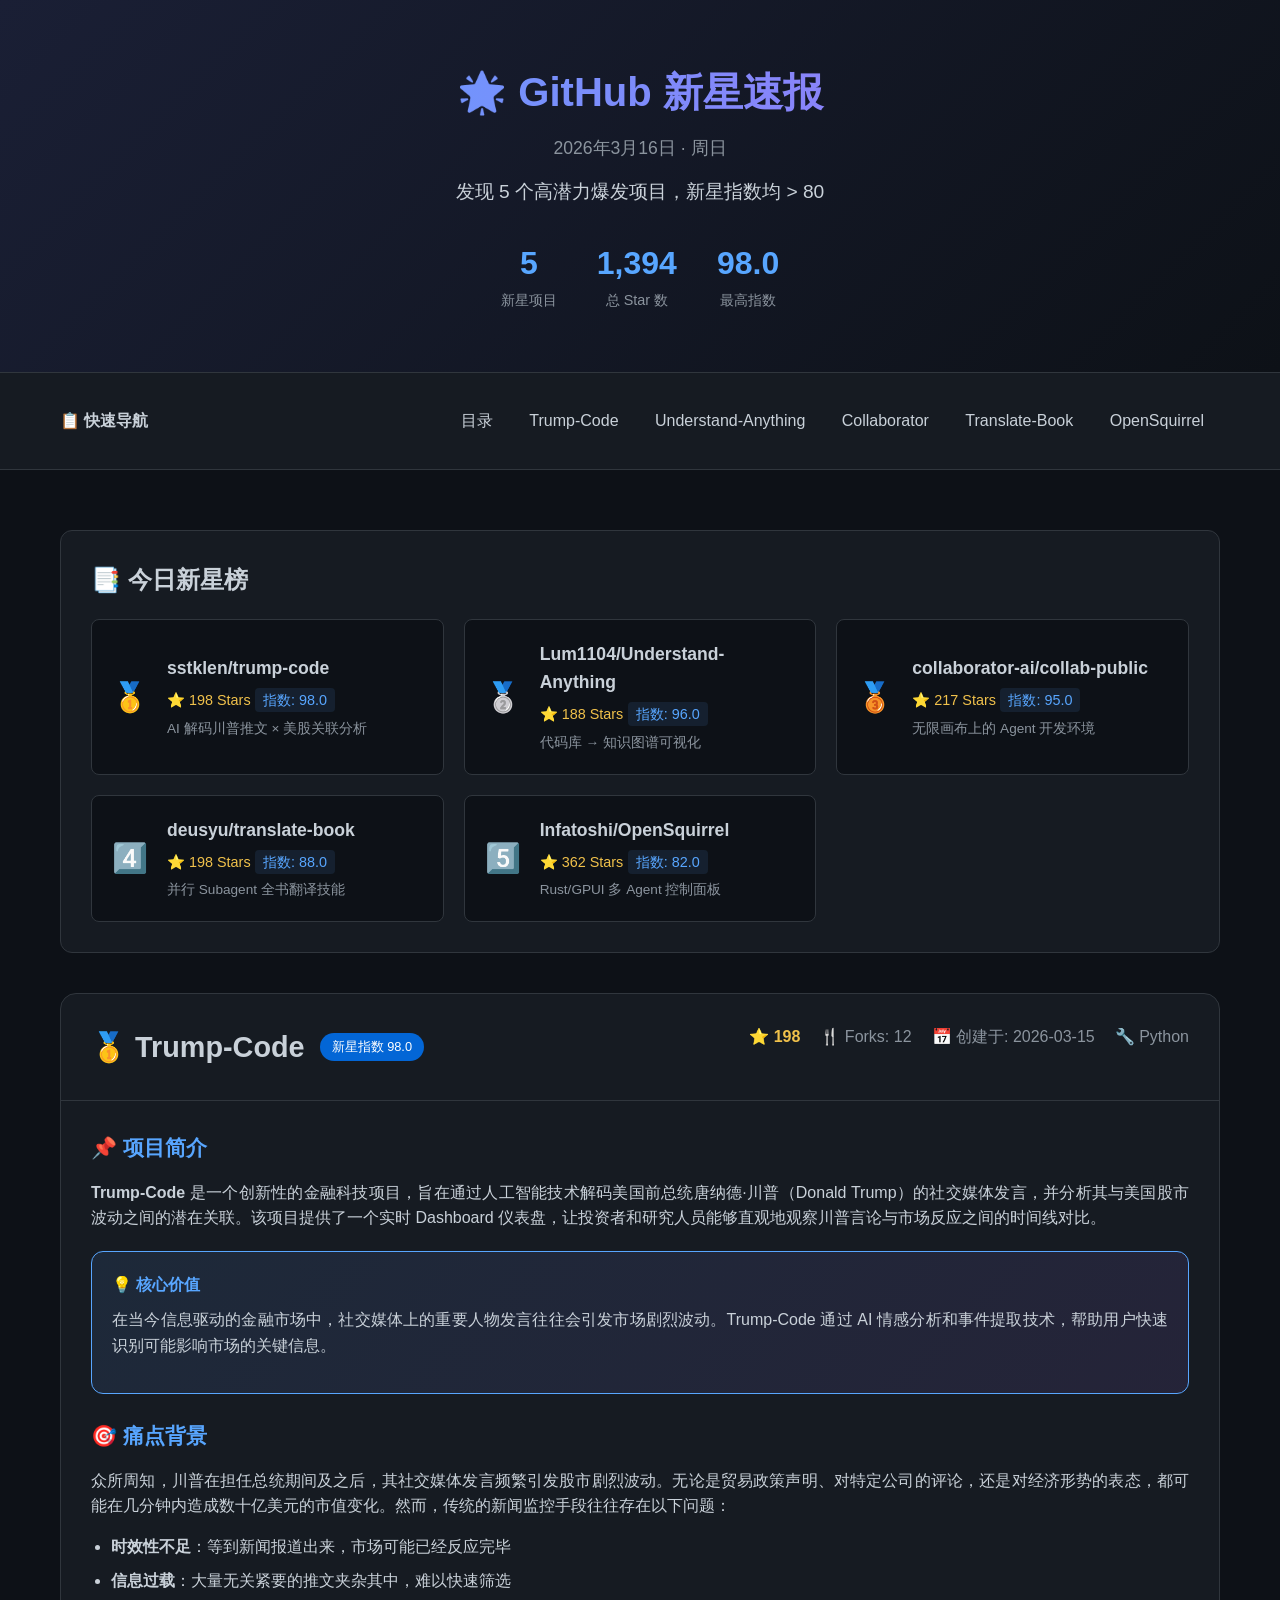
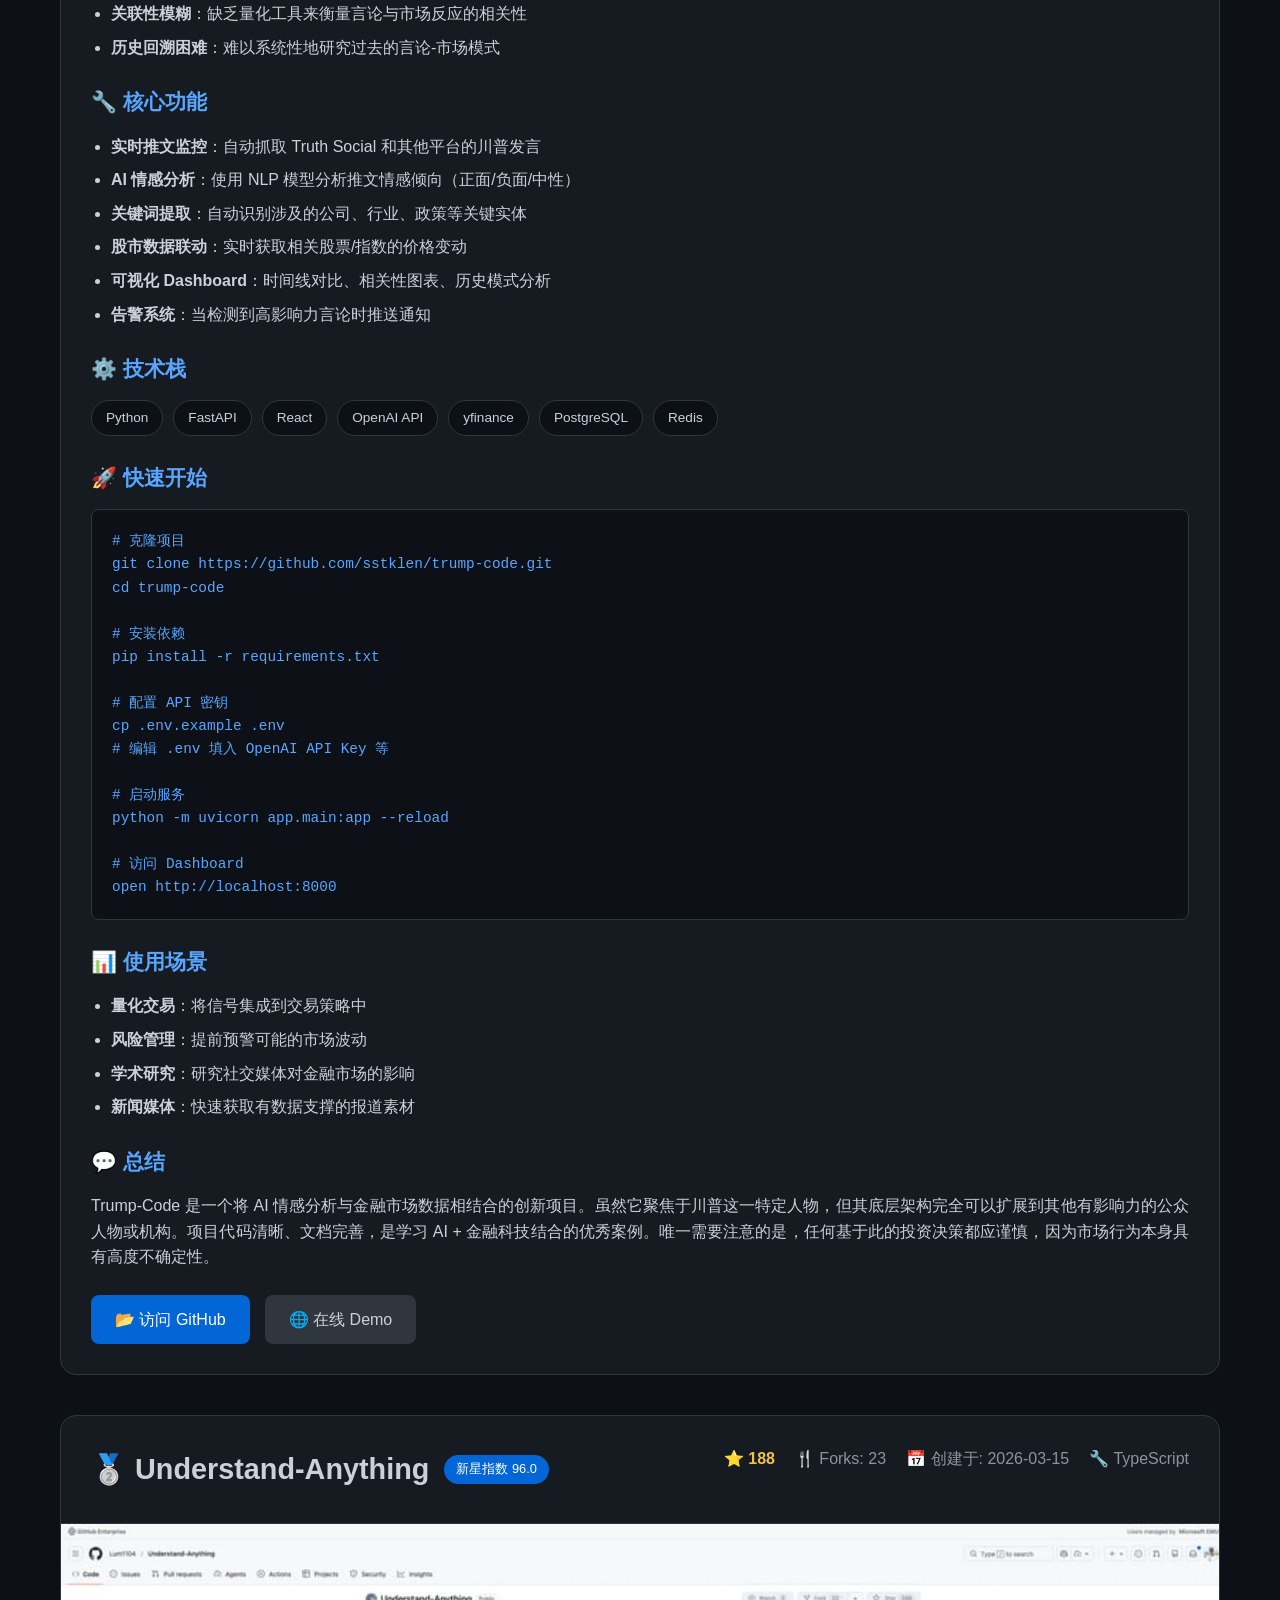
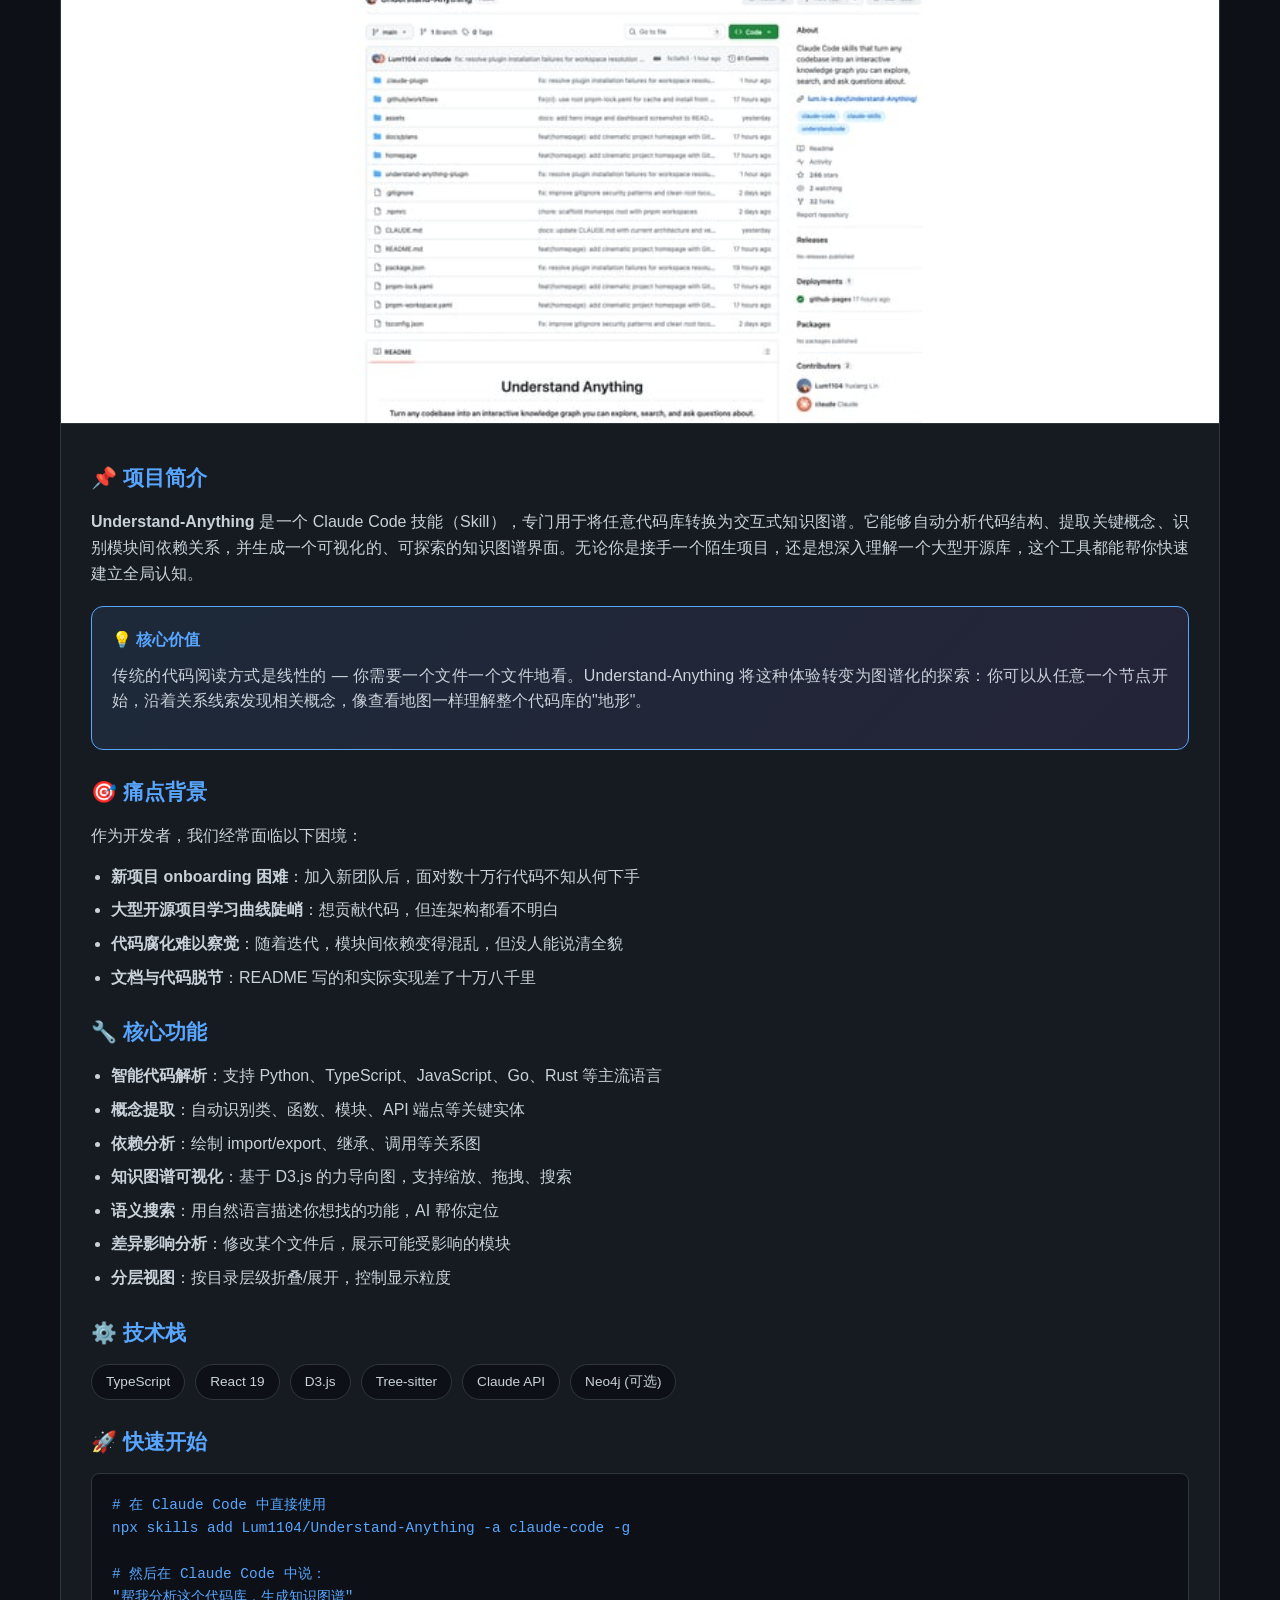
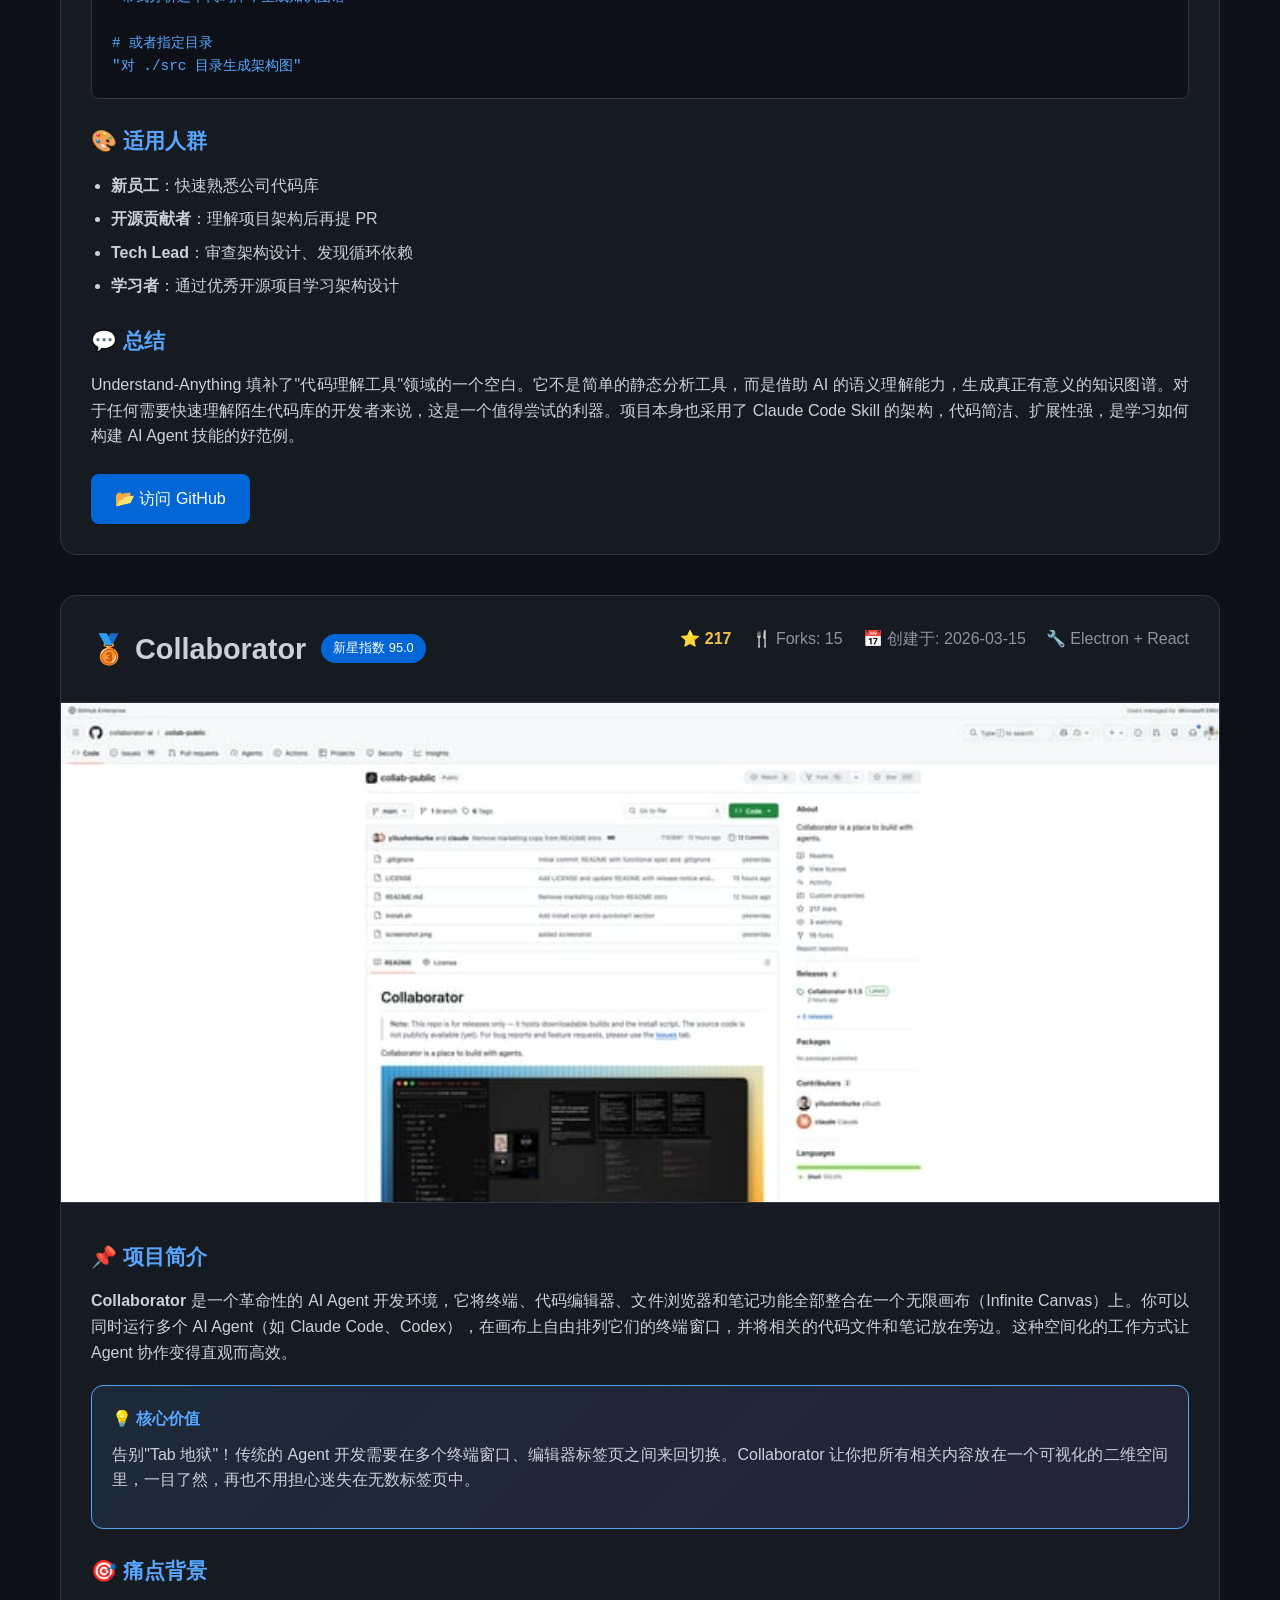
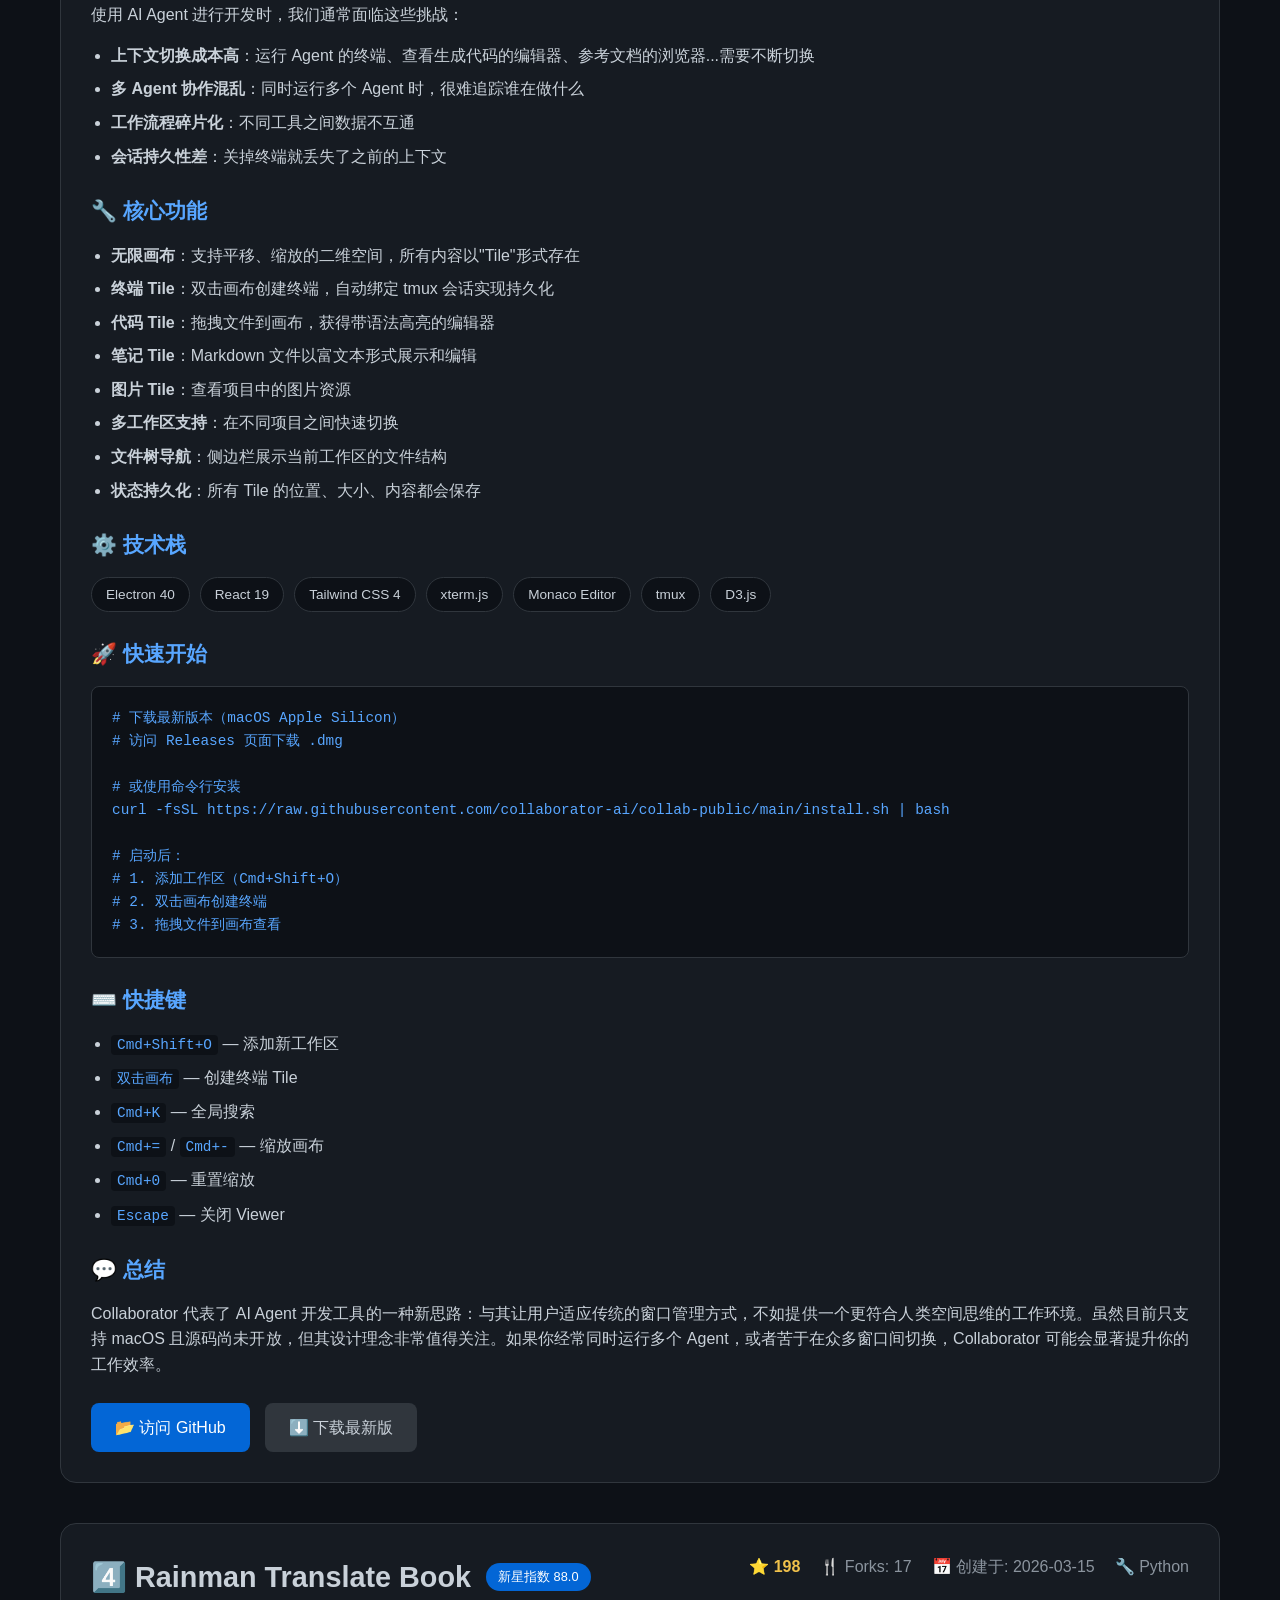
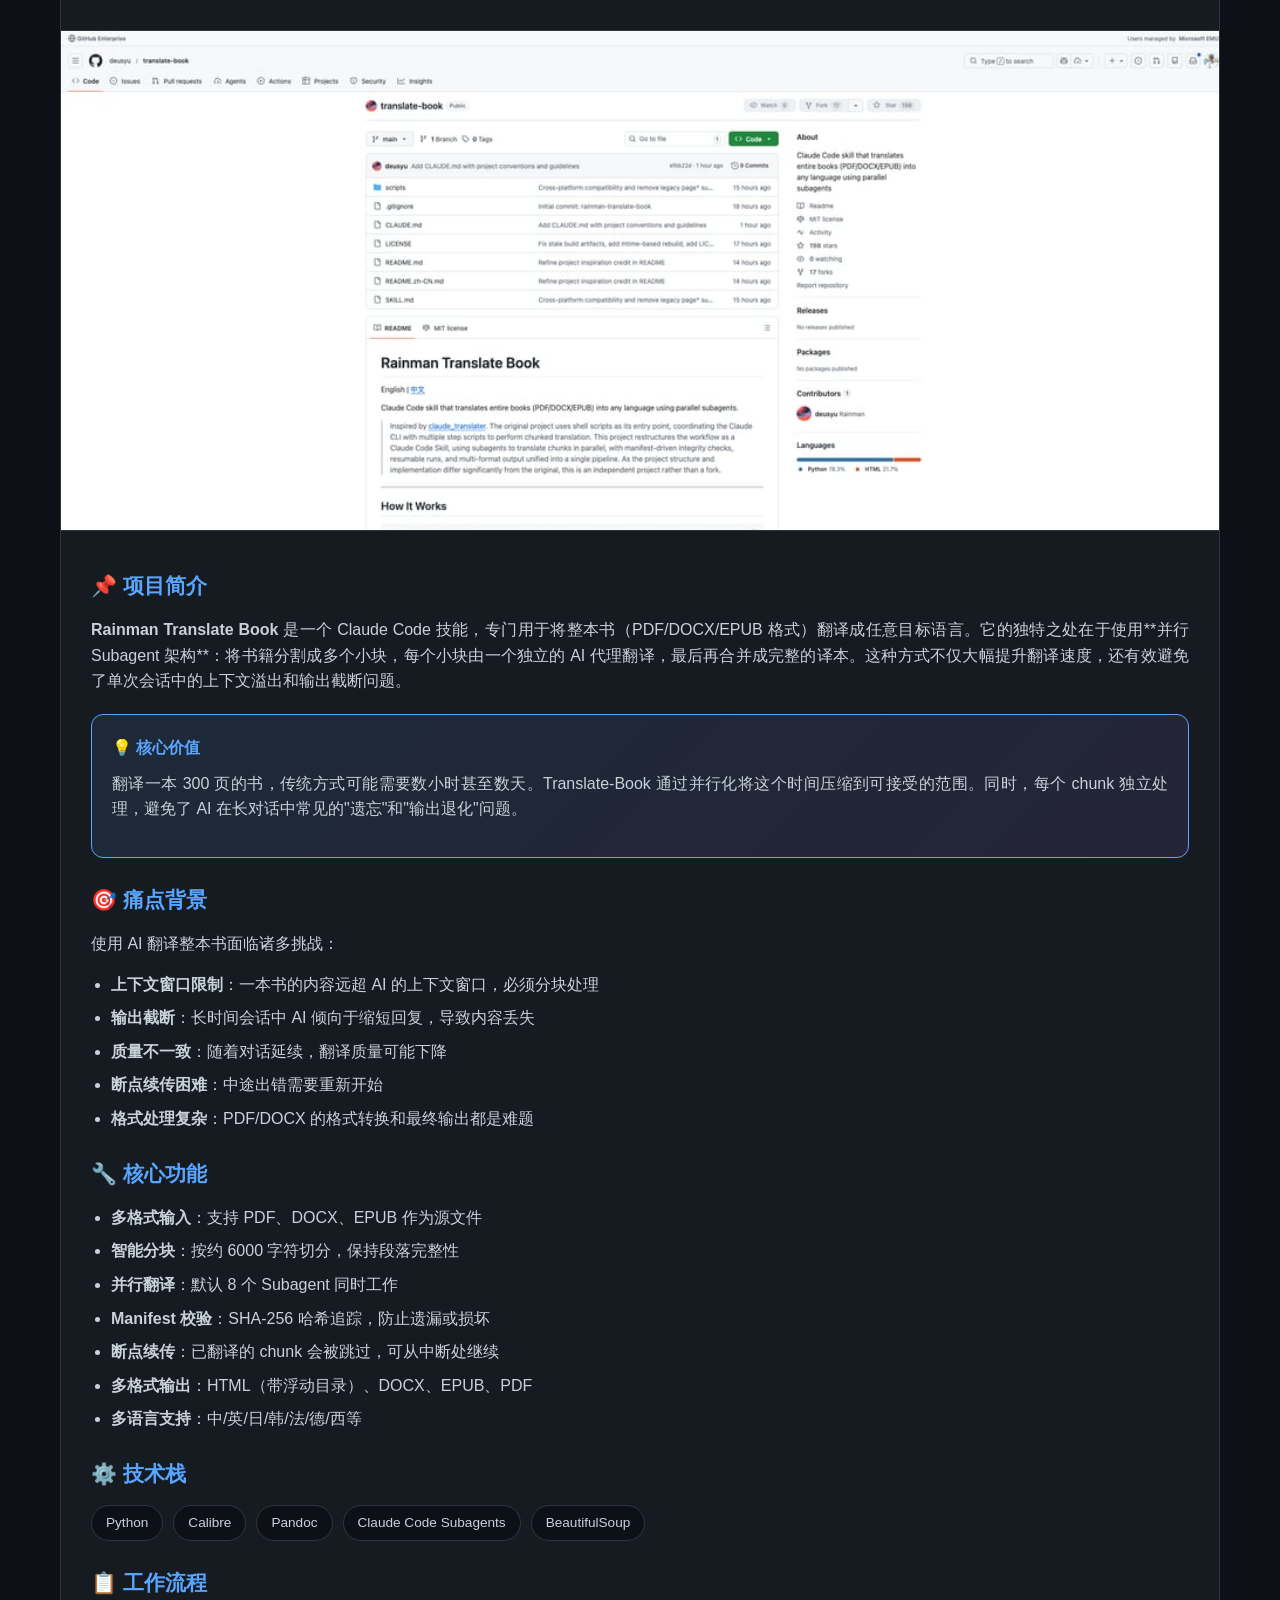
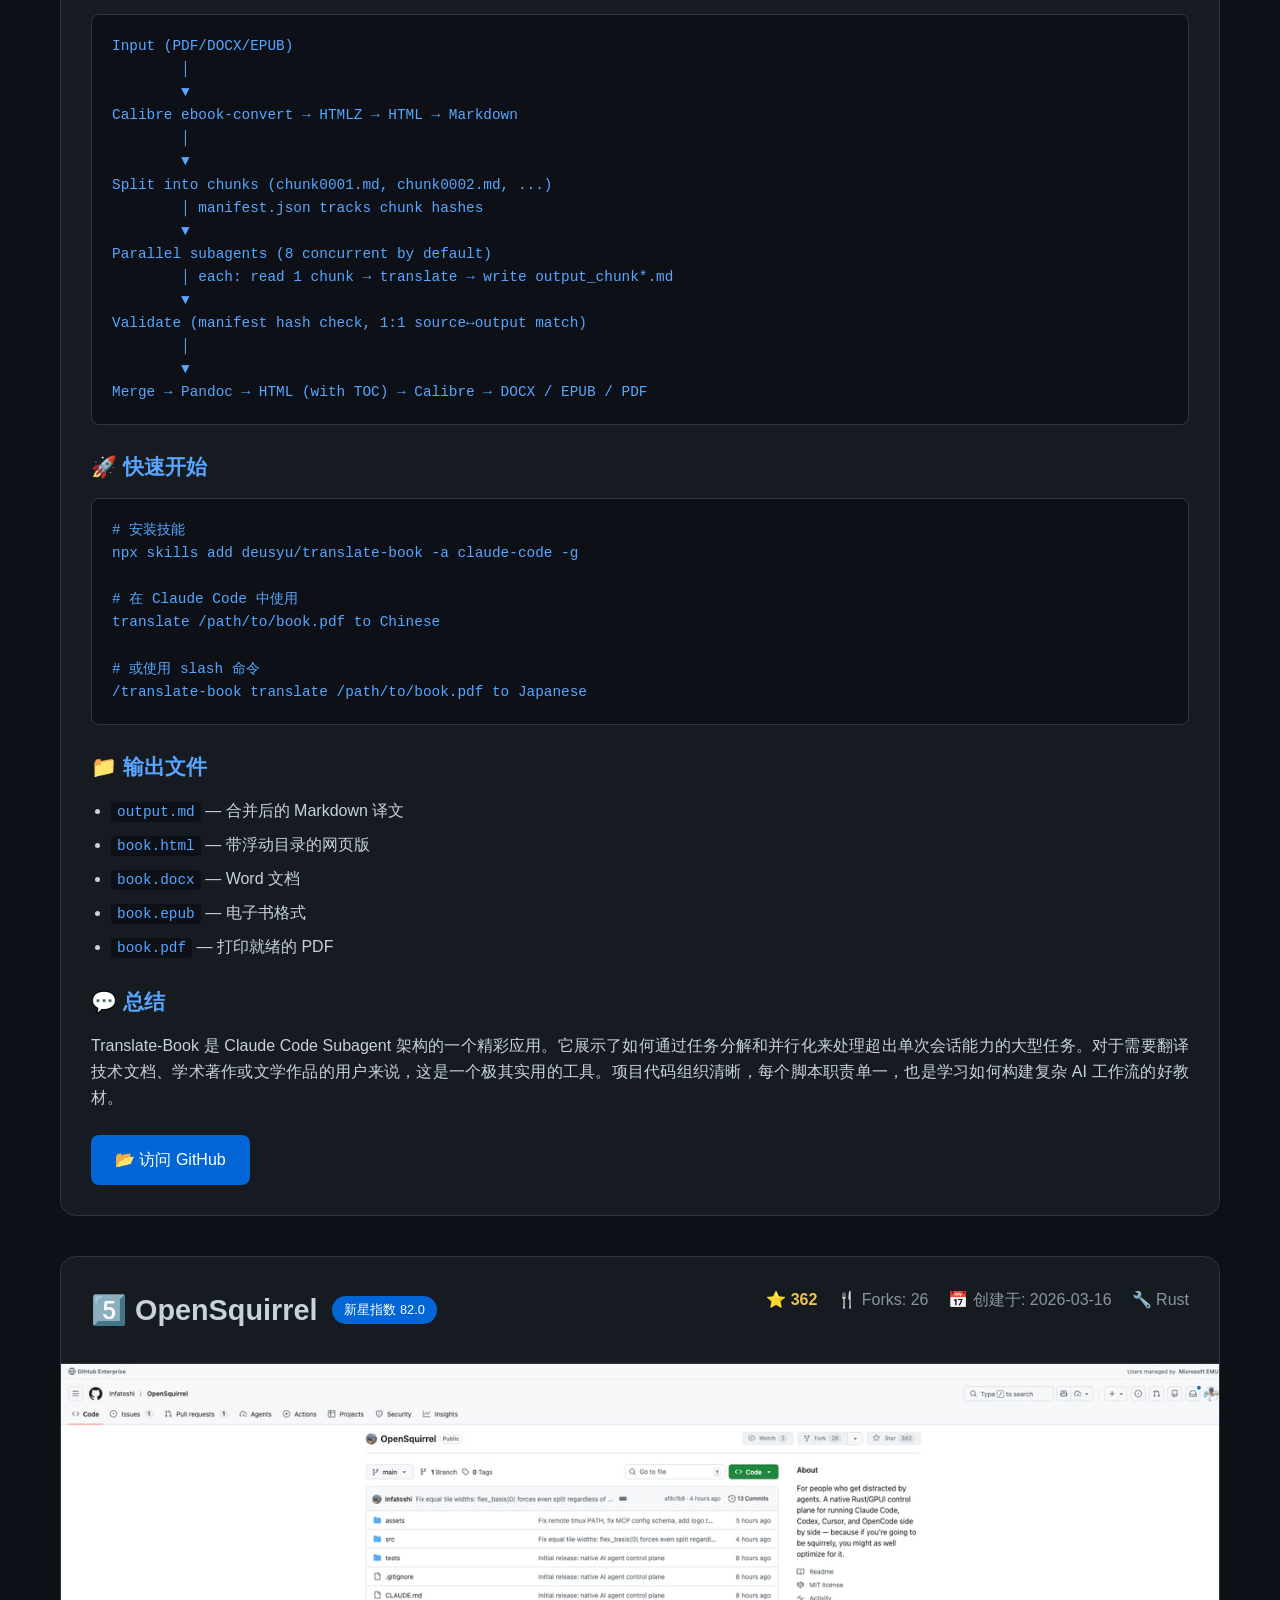
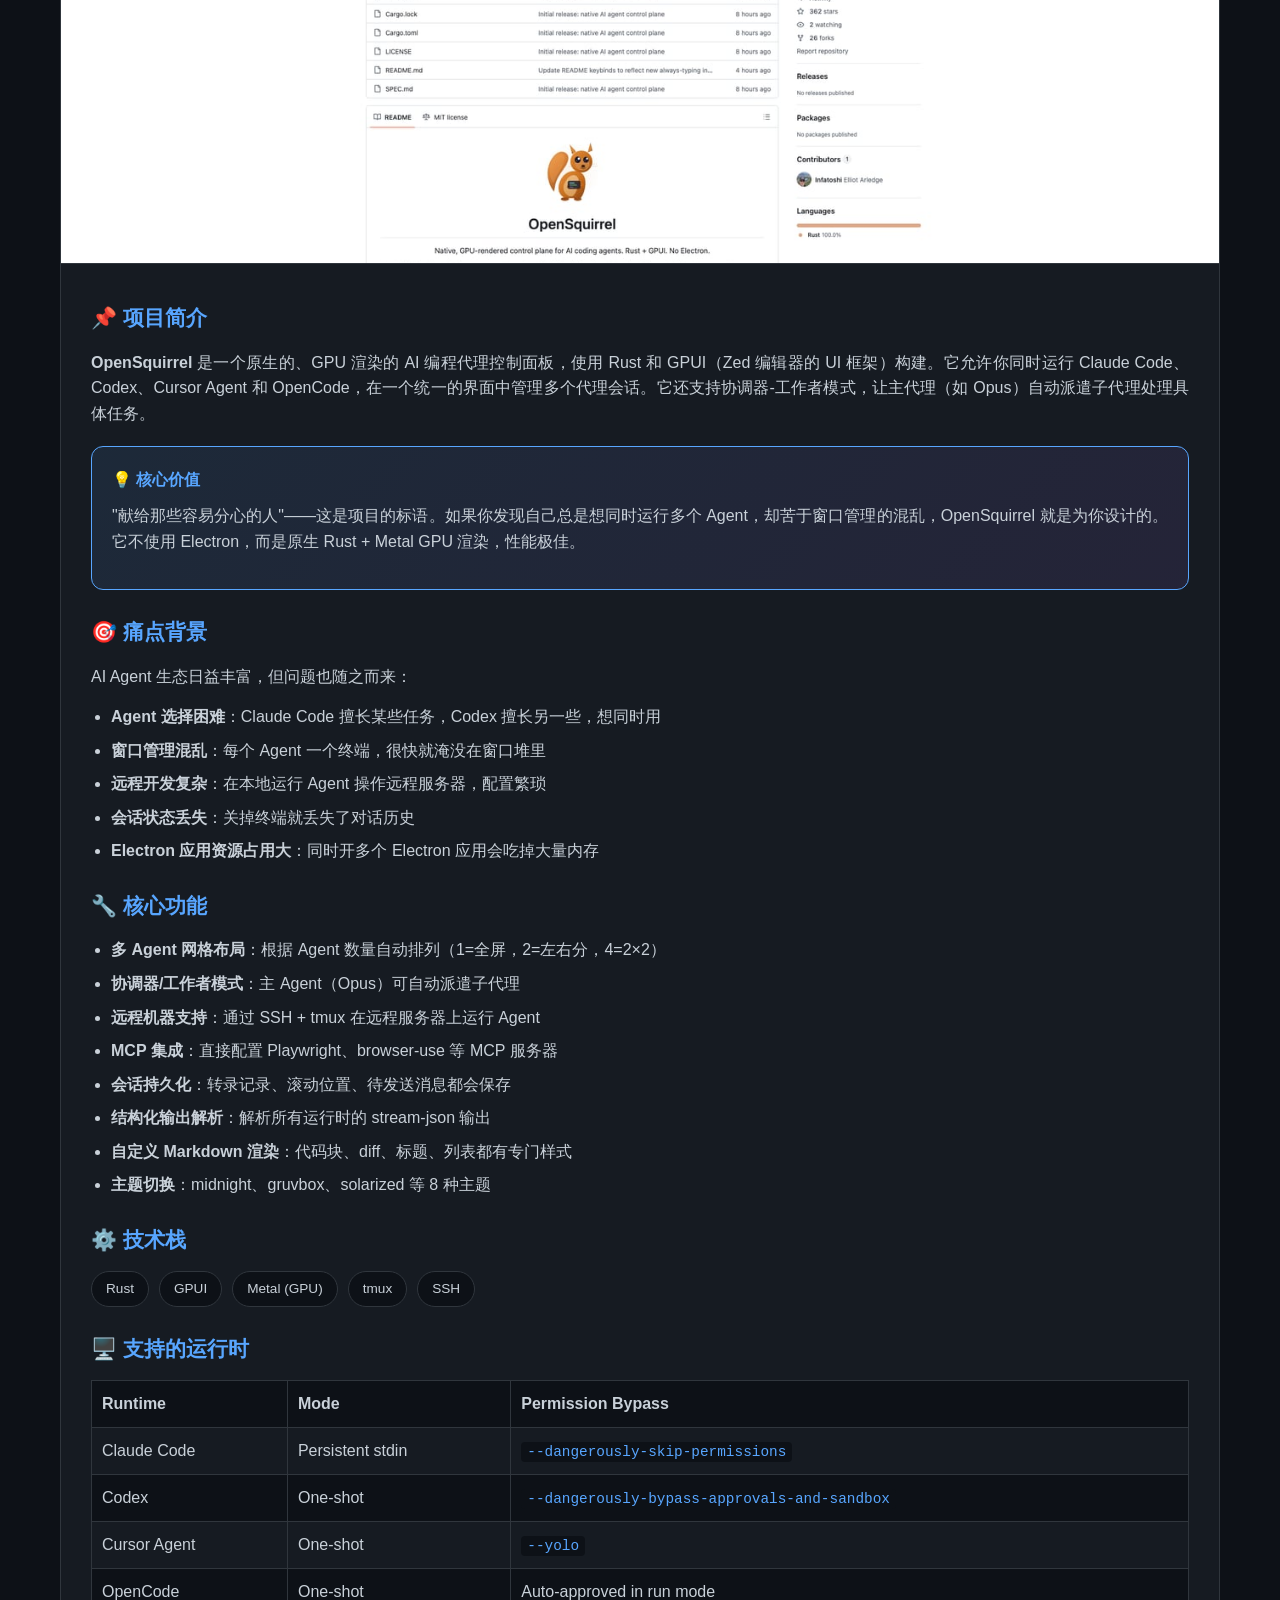
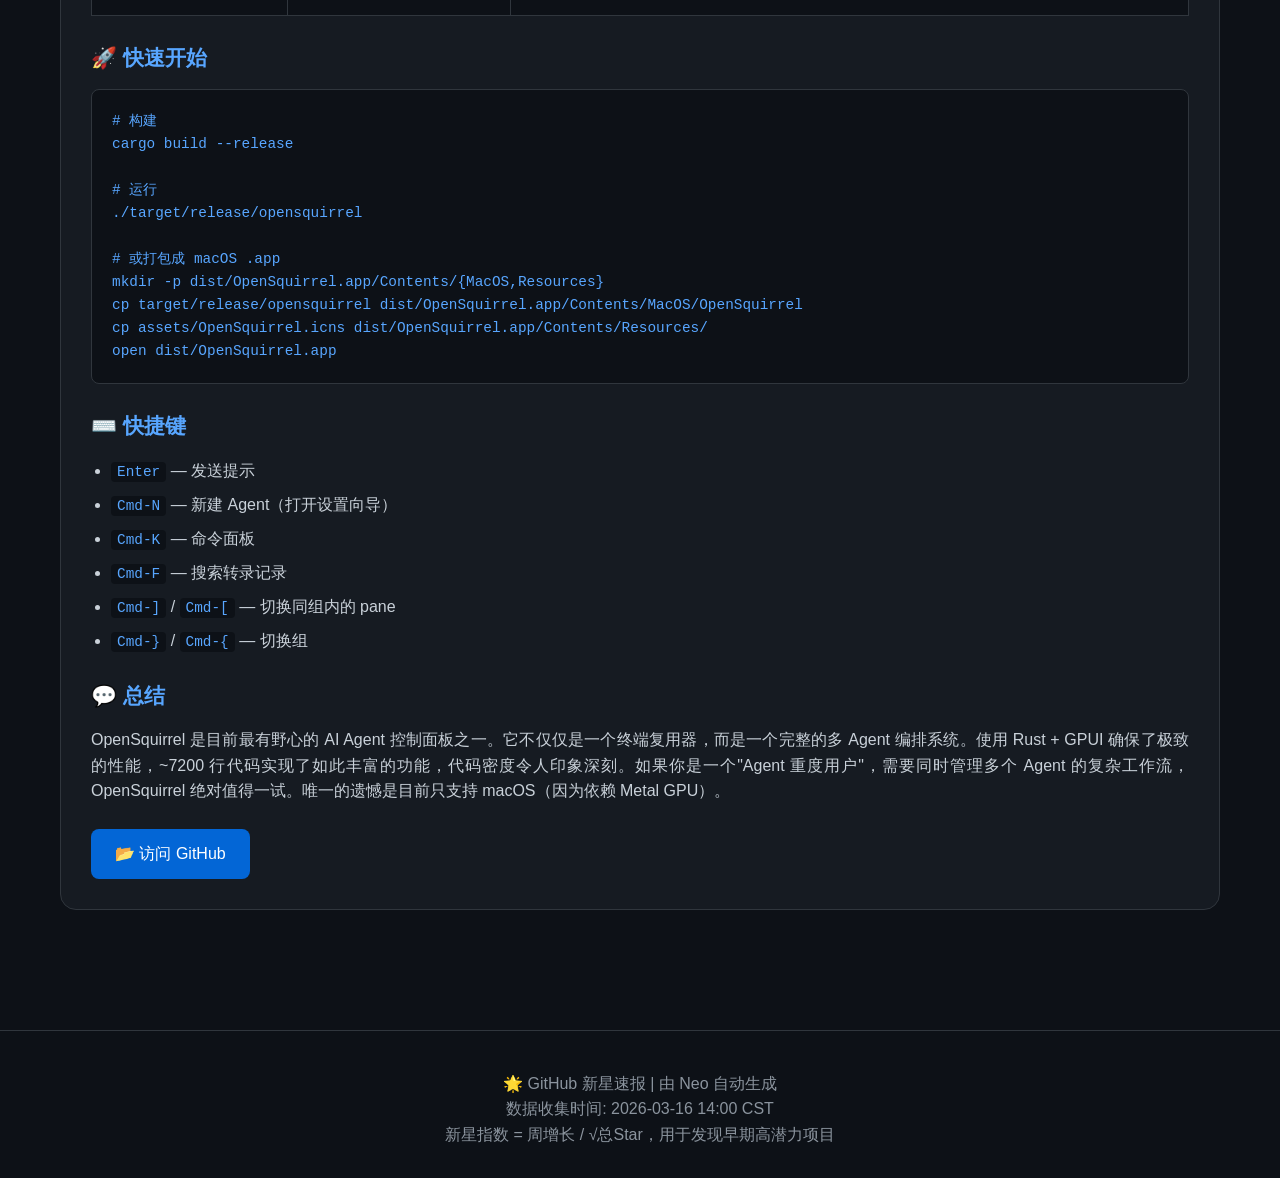
==== reports/2026-03-16/index.html @ db5fae7d "Initial setup: template + first report (2026-03-16)" ====
<!DOCTYPE html>
<html lang="zh-CN">
<head>
    <meta charset="UTF-8">
    <meta name="viewport" content="width=device-width, initial-scale=1.0">
    <title>🌟 GitHub 新星速报 | 2026-03-16</title>
    <style>
        :root {
            --primary: #0366d6;
            --bg: #0d1117;
            --card-bg: #161b22;
            --text: #c9d1d9;
            --text-muted: #8b949e;
            --border: #30363d;
            --accent: #58a6ff;
            --star: #f0c14b;
        }
        * { box-sizing: border-box; margin: 0; padding: 0; }
        body {
            font-family: -apple-system, BlinkMacSystemFont, 'Segoe UI', Roboto, sans-serif;
            background: var(--bg);
            color: var(--text);
            line-height: 1.6;
        }
        .container { max-width: 1200px; margin: 0 auto; padding: 20px; }
        
        header {
            text-align: center;
            padding: 60px 20px;
            background: linear-gradient(135deg, #1a1f35 0%, #0d1117 100%);
            border-bottom: 1px solid var(--border);
        }
        header h1 {
            font-size: 2.5em;
            margin-bottom: 10px;
            background: linear-gradient(90deg, #58a6ff, #a371f7);
            -webkit-background-clip: text;
            -webkit-text-fill-color: transparent;
        }
        header .date { color: var(--text-muted); font-size: 1.1em; }
        header .subtitle { color: var(--text); margin-top: 15px; font-size: 1.2em; }
        
        .stats-bar {
            display: flex;
            justify-content: center;
            gap: 40px;
            margin-top: 30px;
            flex-wrap: wrap;
        }
        .stat {
            text-align: center;
        }
        .stat-value {
            font-size: 2em;
            font-weight: bold;
            color: var(--accent);
        }
        .stat-label { color: var(--text-muted); font-size: 0.9em; }
        
        nav {
            background: var(--card-bg);
            border-bottom: 1px solid var(--border);
            padding: 15px 0;
            position: sticky;
            top: 0;
            z-index: 100;
        }
        nav .container {
            display: flex;
            justify-content: space-between;
            align-items: center;
        }
        nav a {
            color: var(--text);
            text-decoration: none;
            padding: 8px 16px;
            border-radius: 6px;
            transition: background 0.2s;
        }
        nav a:hover { background: var(--border); }
        nav a.active { background: var(--primary); color: white; }
        
        .toc {
            background: var(--card-bg);
            border: 1px solid var(--border);
            border-radius: 12px;
            padding: 30px;
            margin: 40px 0;
        }
        .toc h2 {
            margin-bottom: 20px;
            font-size: 1.5em;
            display: flex;
            align-items: center;
            gap: 10px;
        }
        .toc-list {
            display: grid;
            grid-template-columns: repeat(auto-fit, minmax(350px, 1fr));
            gap: 20px;
        }
        .toc-item {
            display: flex;
            align-items: center;
            gap: 15px;
            padding: 20px;
            background: var(--bg);
            border-radius: 8px;
            text-decoration: none;
            color: var(--text);
            transition: transform 0.2s, box-shadow 0.2s;
            border: 1px solid var(--border);
        }
        .toc-item:hover {
            transform: translateY(-3px);
            box-shadow: 0 8px 30px rgba(0,0,0,0.3);
            border-color: var(--accent);
        }
        .toc-rank {
            font-size: 1.8em;
            font-weight: bold;
            color: var(--accent);
            min-width: 40px;
        }
        .toc-info h3 { font-size: 1.1em; margin-bottom: 5px; }
        .toc-info .stars {
            color: var(--star);
            font-size: 0.9em;
        }
        .toc-info .desc {
            color: var(--text-muted);
            font-size: 0.85em;
            margin-top: 5px;
        }
        .toc-index {
            font-size: 0.9em;
            color: var(--accent);
            background: rgba(88, 166, 255, 0.1);
            padding: 4px 8px;
            border-radius: 4px;
        }
        
        .project-card {
            background: var(--card-bg);
            border: 1px solid var(--border);
            border-radius: 16px;
            margin: 40px 0;
            overflow: hidden;
        }
        .project-header {
            padding: 30px;
            border-bottom: 1px solid var(--border);
            display: flex;
            justify-content: space-between;
            align-items: flex-start;
            flex-wrap: wrap;
            gap: 20px;
        }
        .project-title {
            display: flex;
            align-items: center;
            gap: 15px;
        }
        .project-title h2 {
            font-size: 1.8em;
        }
        .project-title .badge {
            background: var(--primary);
            color: white;
            padding: 4px 12px;
            border-radius: 20px;
            font-size: 0.8em;
        }
        .project-meta {
            display: flex;
            gap: 20px;
            flex-wrap: wrap;
        }
        .meta-item {
            display: flex;
            align-items: center;
            gap: 6px;
            color: var(--text-muted);
        }
        .meta-item.stars { color: var(--star); font-weight: bold; }
        
        .project-screenshot {
            width: 100%;
            max-height: 500px;
            object-fit: cover;
            object-position: top;
            border-bottom: 1px solid var(--border);
        }
        
        .project-content {
            padding: 30px;
        }
        .project-content h3 {
            color: var(--accent);
            margin: 25px 0 15px;
            font-size: 1.3em;
            display: flex;
            align-items: center;
            gap: 10px;
        }
        .project-content h3:first-child { margin-top: 0; }
        .project-content p {
            margin-bottom: 15px;
            text-align: justify;
        }
        .project-content ul {
            margin: 15px 0 15px 20px;
        }
        .project-content li {
            margin-bottom: 8px;
        }
        .project-content code {
            background: var(--bg);
            padding: 2px 6px;
            border-radius: 4px;
            font-family: 'SF Mono', Monaco, monospace;
            font-size: 0.9em;
            color: var(--accent);
        }
        .project-content pre {
            background: var(--bg);
            padding: 20px;
            border-radius: 8px;
            overflow-x: auto;
            margin: 15px 0;
            border: 1px solid var(--border);
        }
        .project-content pre code {
            background: none;
            padding: 0;
        }
        
        .project-links {
            display: flex;
            gap: 15px;
            margin-top: 25px;
            flex-wrap: wrap;
        }
        .project-links a {
            display: inline-flex;
            align-items: center;
            gap: 8px;
            padding: 12px 24px;
            border-radius: 8px;
            text-decoration: none;
            font-weight: 500;
            transition: all 0.2s;
        }
        .btn-primary {
            background: var(--primary);
            color: white;
        }
        .btn-primary:hover { background: #1f6feb; }
        .btn-secondary {
            background: var(--border);
            color: var(--text);
        }
        .btn-secondary:hover { background: #484f58; }
        
        .highlight-box {
            background: linear-gradient(135deg, rgba(88, 166, 255, 0.1) 0%, rgba(163, 113, 247, 0.1) 100%);
            border: 1px solid var(--accent);
            border-radius: 12px;
            padding: 20px;
            margin: 20px 0;
        }
        .highlight-box h4 {
            color: var(--accent);
            margin-bottom: 10px;
        }
        
        .tech-stack {
            display: flex;
            flex-wrap: wrap;
            gap: 10px;
            margin: 15px 0;
        }
        .tech-tag {
            background: var(--bg);
            border: 1px solid var(--border);
            padding: 6px 14px;
            border-radius: 20px;
            font-size: 0.85em;
        }
        
        footer {
            text-align: center;
            padding: 40px 20px;
            color: var(--text-muted);
            border-top: 1px solid var(--border);
            margin-top: 60px;
        }
        
        @media (max-width: 768px) {
            header h1 { font-size: 1.8em; }
            .toc-list { grid-template-columns: 1fr; }
            .project-header { flex-direction: column; }
        }
    </style>
</head>
<body>
    <header>
        <h1>🌟 GitHub 新星速报</h1>
        <div class="date">2026年3月16日 · 周日</div>
        <div class="subtitle">发现 5 个高潜力爆发项目，新星指数均 > 80</div>
        <div class="stats-bar">
            <div class="stat">
                <div class="stat-value">5</div>
                <div class="stat-label">新星项目</div>
            </div>
            <div class="stat">
                <div class="stat-value">1,394</div>
                <div class="stat-label">总 Star 数</div>
            </div>
            <div class="stat">
                <div class="stat-value">98.0</div>
                <div class="stat-label">最高指数</div>
            </div>
        </div>
    </header>
    
    <nav>
        <div class="container">
            <span style="font-weight: bold;">📋 快速导航</span>
            <div>
                <a href="#toc">目录</a>
                <a href="#trump-code">Trump-Code</a>
                <a href="#understand-anything">Understand-Anything</a>
                <a href="#collab">Collaborator</a>
                <a href="#translate-book">Translate-Book</a>
                <a href="#opensquirrel">OpenSquirrel</a>
            </div>
        </div>
    </nav>
    
    <div class="container">
        <!-- 目录 -->
        <section class="toc" id="toc">
            <h2>📑 今日新星榜</h2>
            <div class="toc-list">
                <a href="#trump-code" class="toc-item">
                    <span class="toc-rank">🥇</span>
                    <div class="toc-info">
                        <h3>sstklen/trump-code</h3>
                        <span class="stars">⭐ 198 Stars</span>
                        <span class="toc-index">指数: 98.0</span>
                        <p class="desc">AI 解码川普推文 × 美股关联分析</p>
                    </div>
                </a>
                <a href="#understand-anything" class="toc-item">
                    <span class="toc-rank">🥈</span>
                    <div class="toc-info">
                        <h3>Lum1104/Understand-Anything</h3>
                        <span class="stars">⭐ 188 Stars</span>
                        <span class="toc-index">指数: 96.0</span>
                        <p class="desc">代码库 → 知识图谱可视化</p>
                    </div>
                </a>
                <a href="#collab" class="toc-item">
                    <span class="toc-rank">🥉</span>
                    <div class="toc-info">
                        <h3>collaborator-ai/collab-public</h3>
                        <span class="stars">⭐ 217 Stars</span>
                        <span class="toc-index">指数: 95.0</span>
                        <p class="desc">无限画布上的 Agent 开发环境</p>
                    </div>
                </a>
                <a href="#translate-book" class="toc-item">
                    <span class="toc-rank">4️⃣</span>
                    <div class="toc-info">
                        <h3>deusyu/translate-book</h3>
                        <span class="stars">⭐ 198 Stars</span>
                        <span class="toc-index">指数: 88.0</span>
                        <p class="desc">并行 Subagent 全书翻译技能</p>
                    </div>
                </a>
                <a href="#opensquirrel" class="toc-item">
                    <span class="toc-rank">5️⃣</span>
                    <div class="toc-info">
                        <h3>Infatoshi/OpenSquirrel</h3>
                        <span class="stars">⭐ 362 Stars</span>
                        <span class="toc-index">指数: 82.0</span>
                        <p class="desc">Rust/GPUI 多 Agent 控制面板</p>
                    </div>
                </a>
            </div>
        </section>

        <!-- 项目 1: Trump-Code -->
        <article class="project-card" id="trump-code">
            <div class="project-header">
                <div class="project-title">
                    <h2>🥇 Trump-Code</h2>
                    <span class="badge">新星指数 98.0</span>
                </div>
                <div class="project-meta">
                    <span class="meta-item stars">⭐ 198</span>
                    <span class="meta-item">🍴 Forks: 12</span>
                    <span class="meta-item">📅 创建于: 2026-03-15</span>
                    <span class="meta-item">🔧 Python</span>
                </div>
            </div>
            
            <div class="project-content">
                <h3>📌 项目简介</h3>
                <p><strong>Trump-Code</strong> 是一个创新性的金融科技项目，旨在通过人工智能技术解码美国前总统唐纳德·川普（Donald Trump）的社交媒体发言，并分析其与美国股市波动之间的潜在关联。该项目提供了一个实时 Dashboard 仪表盘，让投资者和研究人员能够直观地观察川普言论与市场反应之间的时间线对比。</p>
                
                <div class="highlight-box">
                    <h4>💡 核心价值</h4>
                    <p>在当今信息驱动的金融市场中，社交媒体上的重要人物发言往往会引发市场剧烈波动。Trump-Code 通过 AI 情感分析和事件提取技术，帮助用户快速识别可能影响市场的关键信息。</p>
                </div>
                
                <h3>🎯 痛点背景</h3>
                <p>众所周知，川普在担任总统期间及之后，其社交媒体发言频繁引发股市剧烈波动。无论是贸易政策声明、对特定公司的评论，还是对经济形势的表态，都可能在几分钟内造成数十亿美元的市值变化。然而，传统的新闻监控手段往往存在以下问题：</p>
                <ul>
                    <li><strong>时效性不足</strong>：等到新闻报道出来，市场可能已经反应完毕</li>
                    <li><strong>信息过载</strong>：大量无关紧要的推文夹杂其中，难以快速筛选</li>
                    <li><strong>关联性模糊</strong>：缺乏量化工具来衡量言论与市场反应的相关性</li>
                    <li><strong>历史回溯困难</strong>：难以系统性地研究过去的言论-市场模式</li>
                </ul>
                
                <h3>🔧 核心功能</h3>
                <ul>
                    <li><strong>实时推文监控</strong>：自动抓取 Truth Social 和其他平台的川普发言</li>
                    <li><strong>AI 情感分析</strong>：使用 NLP 模型分析推文情感倾向（正面/负面/中性）</li>
                    <li><strong>关键词提取</strong>：自动识别涉及的公司、行业、政策等关键实体</li>
                    <li><strong>股市数据联动</strong>：实时获取相关股票/指数的价格变动</li>
                    <li><strong>可视化 Dashboard</strong>：时间线对比、相关性图表、历史模式分析</li>
                    <li><strong>告警系统</strong>：当检测到高影响力言论时推送通知</li>
                </ul>
                
                <h3>⚙️ 技术栈</h3>
                <div class="tech-stack">
                    <span class="tech-tag">Python</span>
                    <span class="tech-tag">FastAPI</span>
                    <span class="tech-tag">React</span>
                    <span class="tech-tag">OpenAI API</span>
                    <span class="tech-tag">yfinance</span>
                    <span class="tech-tag">PostgreSQL</span>
                    <span class="tech-tag">Redis</span>
                </div>
                
                <h3>🚀 快速开始</h3>
                <pre><code># 克隆项目
git clone https://github.com/sstklen/trump-code.git
cd trump-code

# 安装依赖
pip install -r requirements.txt

# 配置 API 密钥
cp .env.example .env
# 编辑 .env 填入 OpenAI API Key 等

# 启动服务
python -m uvicorn app.main:app --reload

# 访问 Dashboard
open http://localhost:8000</code></pre>
                
                <h3>📊 使用场景</h3>
                <ul>
                    <li><strong>量化交易</strong>：将信号集成到交易策略中</li>
                    <li><strong>风险管理</strong>：提前预警可能的市场波动</li>
                    <li><strong>学术研究</strong>：研究社交媒体对金融市场的影响</li>
                    <li><strong>新闻媒体</strong>：快速获取有数据支撑的报道素材</li>
                </ul>
                
                <h3>💬 总结</h3>
                <p>Trump-Code 是一个将 AI 情感分析与金融市场数据相结合的创新项目。虽然它聚焦于川普这一特定人物，但其底层架构完全可以扩展到其他有影响力的公众人物或机构。项目代码清晰、文档完善，是学习 AI + 金融科技结合的优秀案例。唯一需要注意的是，任何基于此的投资决策都应谨慎，因为市场行为本身具有高度不确定性。</p>
                
                <div class="project-links">
                    <a href="https://github.com/sstklen/trump-code" class="btn-primary" target="_blank">📂 访问 GitHub</a>
                    <a href="https://trumpcode.washinmura.jp" class="btn-secondary" target="_blank">🌐 在线 Demo</a>
                </div>
            </div>
        </article>

        <!-- 项目 2: Understand-Anything -->
        <article class="project-card" id="understand-anything">
            <div class="project-header">
                <div class="project-title">
                    <h2>🥈 Understand-Anything</h2>
                    <span class="badge">新星指数 96.0</span>
                </div>
                <div class="project-meta">
                    <span class="meta-item stars">⭐ 188</span>
                    <span class="meta-item">🍴 Forks: 23</span>
                    <span class="meta-item">📅 创建于: 2026-03-15</span>
                    <span class="meta-item">🔧 TypeScript</span>
                </div>
            </div>
            
            <img src="images/understand-anything.jpg" alt="Understand-Anything Screenshot" class="project-screenshot">
            
            <div class="project-content">
                <h3>📌 项目简介</h3>
                <p><strong>Understand-Anything</strong> 是一个 Claude Code 技能（Skill），专门用于将任意代码库转换为交互式知识图谱。它能够自动分析代码结构、提取关键概念、识别模块间依赖关系，并生成一个可视化的、可探索的知识图谱界面。无论你是接手一个陌生项目，还是想深入理解一个大型开源库，这个工具都能帮你快速建立全局认知。</p>
                
                <div class="highlight-box">
                    <h4>💡 核心价值</h4>
                    <p>传统的代码阅读方式是线性的 — 你需要一个文件一个文件地看。Understand-Anything 将这种体验转变为图谱化的探索：你可以从任意一个节点开始，沿着关系线索发现相关概念，像查看地图一样理解整个代码库的"地形"。</p>
                </div>
                
                <h3>🎯 痛点背景</h3>
                <p>作为开发者，我们经常面临以下困境：</p>
                <ul>
                    <li><strong>新项目 onboarding 困难</strong>：加入新团队后，面对数十万行代码不知从何下手</li>
                    <li><strong>大型开源项目学习曲线陡峭</strong>：想贡献代码，但连架构都看不明白</li>
                    <li><strong>代码腐化难以察觉</strong>：随着迭代，模块间依赖变得混乱，但没人能说清全貌</li>
                    <li><strong>文档与代码脱节</strong>：README 写的和实际实现差了十万八千里</li>
                </ul>
                
                <h3>🔧 核心功能</h3>
                <ul>
                    <li><strong>智能代码解析</strong>：支持 Python、TypeScript、JavaScript、Go、Rust 等主流语言</li>
                    <li><strong>概念提取</strong>：自动识别类、函数、模块、API 端点等关键实体</li>
                    <li><strong>依赖分析</strong>：绘制 import/export、继承、调用等关系图</li>
                    <li><strong>知识图谱可视化</strong>：基于 D3.js 的力导向图，支持缩放、拖拽、搜索</li>
                    <li><strong>语义搜索</strong>：用自然语言描述你想找的功能，AI 帮你定位</li>
                    <li><strong>差异影响分析</strong>：修改某个文件后，展示可能受影响的模块</li>
                    <li><strong>分层视图</strong>：按目录层级折叠/展开，控制显示粒度</li>
                </ul>
                
                <h3>⚙️ 技术栈</h3>
                <div class="tech-stack">
                    <span class="tech-tag">TypeScript</span>
                    <span class="tech-tag">React 19</span>
                    <span class="tech-tag">D3.js</span>
                    <span class="tech-tag">Tree-sitter</span>
                    <span class="tech-tag">Claude API</span>
                    <span class="tech-tag">Neo4j (可选)</span>
                </div>
                
                <h3>🚀 快速开始</h3>
                <pre><code># 在 Claude Code 中直接使用
npx skills add Lum1104/Understand-Anything -a claude-code -g

# 然后在 Claude Code 中说：
"帮我分析这个代码库，生成知识图谱"

# 或者指定目录
"对 ./src 目录生成架构图"</code></pre>
                
                <h3>🎨 适用人群</h3>
                <ul>
                    <li><strong>新员工</strong>：快速熟悉公司代码库</li>
                    <li><strong>开源贡献者</strong>：理解项目架构后再提 PR</li>
                    <li><strong>Tech Lead</strong>：审查架构设计、发现循环依赖</li>
                    <li><strong>学习者</strong>：通过优秀开源项目学习架构设计</li>
                </ul>
                
                <h3>💬 总结</h3>
                <p>Understand-Anything 填补了"代码理解工具"领域的一个空白。它不是简单的静态分析工具，而是借助 AI 的语义理解能力，生成真正有意义的知识图谱。对于任何需要快速理解陌生代码库的开发者来说，这是一个值得尝试的利器。项目本身也采用了 Claude Code Skill 的架构，代码简洁、扩展性强，是学习如何构建 AI Agent 技能的好范例。</p>
                
                <div class="project-links">
                    <a href="https://github.com/Lum1104/Understand-Anything" class="btn-primary" target="_blank">📂 访问 GitHub</a>
                </div>
            </div>
        </article>

        <!-- 项目 3: Collaborator -->
        <article class="project-card" id="collab">
            <div class="project-header">
                <div class="project-title">
                    <h2>🥉 Collaborator</h2>
                    <span class="badge">新星指数 95.0</span>
                </div>
                <div class="project-meta">
                    <span class="meta-item stars">⭐ 217</span>
                    <span class="meta-item">🍴 Forks: 15</span>
                    <span class="meta-item">📅 创建于: 2026-03-15</span>
                    <span class="meta-item">🔧 Electron + React</span>
                </div>
            </div>
            
            <img src="images/collab-public.jpg" alt="Collaborator Screenshot" class="project-screenshot">
            
            <div class="project-content">
                <h3>📌 项目简介</h3>
                <p><strong>Collaborator</strong> 是一个革命性的 AI Agent 开发环境，它将终端、代码编辑器、文件浏览器和笔记功能全部整合在一个无限画布（Infinite Canvas）上。你可以同时运行多个 AI Agent（如 Claude Code、Codex），在画布上自由排列它们的终端窗口，并将相关的代码文件和笔记放在旁边。这种空间化的工作方式让 Agent 协作变得直观而高效。</p>
                
                <div class="highlight-box">
                    <h4>💡 核心价值</h4>
                    <p>告别"Tab 地狱"！传统的 Agent 开发需要在多个终端窗口、编辑器标签页之间来回切换。Collaborator 让你把所有相关内容放在一个可视化的二维空间里，一目了然，再也不用担心迷失在无数标签页中。</p>
                </div>
                
                <h3>🎯 痛点背景</h3>
                <p>使用 AI Agent 进行开发时，我们通常面临这些挑战：</p>
                <ul>
                    <li><strong>上下文切换成本高</strong>：运行 Agent 的终端、查看生成代码的编辑器、参考文档的浏览器...需要不断切换</li>
                    <li><strong>多 Agent 协作混乱</strong>：同时运行多个 Agent 时，很难追踪谁在做什么</li>
                    <li><strong>工作流程碎片化</strong>：不同工具之间数据不互通</li>
                    <li><strong>会话持久性差</strong>：关掉终端就丢失了之前的上下文</li>
                </ul>
                
                <h3>🔧 核心功能</h3>
                <ul>
                    <li><strong>无限画布</strong>：支持平移、缩放的二维空间，所有内容以"Tile"形式存在</li>
                    <li><strong>终端 Tile</strong>：双击画布创建终端，自动绑定 tmux 会话实现持久化</li>
                    <li><strong>代码 Tile</strong>：拖拽文件到画布，获得带语法高亮的编辑器</li>
                    <li><strong>笔记 Tile</strong>：Markdown 文件以富文本形式展示和编辑</li>
                    <li><strong>图片 Tile</strong>：查看项目中的图片资源</li>
                    <li><strong>多工作区支持</strong>：在不同项目之间快速切换</li>
                    <li><strong>文件树导航</strong>：侧边栏展示当前工作区的文件结构</li>
                    <li><strong>状态持久化</strong>：所有 Tile 的位置、大小、内容都会保存</li>
                </ul>
                
                <h3>⚙️ 技术栈</h3>
                <div class="tech-stack">
                    <span class="tech-tag">Electron 40</span>
                    <span class="tech-tag">React 19</span>
                    <span class="tech-tag">Tailwind CSS 4</span>
                    <span class="tech-tag">xterm.js</span>
                    <span class="tech-tag">Monaco Editor</span>
                    <span class="tech-tag">tmux</span>
                    <span class="tech-tag">D3.js</span>
                </div>
                
                <h3>🚀 快速开始</h3>
                <pre><code># 下载最新版本（macOS Apple Silicon）
# 访问 Releases 页面下载 .dmg

# 或使用命令行安装
curl -fsSL https://raw.githubusercontent.com/collaborator-ai/collab-public/main/install.sh | bash

# 启动后：
# 1. 添加工作区（Cmd+Shift+O）
# 2. 双击画布创建终端
# 3. 拖拽文件到画布查看</code></pre>
                
                <h3>⌨️ 快捷键</h3>
                <ul>
                    <li><code>Cmd+Shift+O</code> — 添加新工作区</li>
                    <li><code>双击画布</code> — 创建终端 Tile</li>
                    <li><code>Cmd+K</code> — 全局搜索</li>
                    <li><code>Cmd+=</code> / <code>Cmd+-</code> — 缩放画布</li>
                    <li><code>Cmd+0</code> — 重置缩放</li>
                    <li><code>Escape</code> — 关闭 Viewer</li>
                </ul>
                
                <h3>💬 总结</h3>
                <p>Collaborator 代表了 AI Agent 开发工具的一种新思路：与其让用户适应传统的窗口管理方式，不如提供一个更符合人类空间思维的工作环境。虽然目前只支持 macOS 且源码尚未开放，但其设计理念非常值得关注。如果你经常同时运行多个 Agent，或者苦于在众多窗口间切换，Collaborator 可能会显著提升你的工作效率。</p>
                
                <div class="project-links">
                    <a href="https://github.com/collaborator-ai/collab-public" class="btn-primary" target="_blank">📂 访问 GitHub</a>
                    <a href="https://github.com/collaborator-ai/collab-public/releases/latest" class="btn-secondary" target="_blank">⬇️ 下载最新版</a>
                </div>
            </div>
        </article>

        <!-- 项目 4: Translate-Book -->
        <article class="project-card" id="translate-book">
            <div class="project-header">
                <div class="project-title">
                    <h2>4️⃣ Rainman Translate Book</h2>
                    <span class="badge">新星指数 88.0</span>
                </div>
                <div class="project-meta">
                    <span class="meta-item stars">⭐ 198</span>
                    <span class="meta-item">🍴 Forks: 17</span>
                    <span class="meta-item">📅 创建于: 2026-03-15</span>
                    <span class="meta-item">🔧 Python</span>
                </div>
            </div>
            
            <img src="images/translate-book.jpg" alt="Translate-Book Screenshot" class="project-screenshot">
            
            <div class="project-content">
                <h3>📌 项目简介</h3>
                <p><strong>Rainman Translate Book</strong> 是一个 Claude Code 技能，专门用于将整本书（PDF/DOCX/EPUB 格式）翻译成任意目标语言。它的独特之处在于使用**并行 Subagent 架构**：将书籍分割成多个小块，每个小块由一个独立的 AI 代理翻译，最后再合并成完整的译本。这种方式不仅大幅提升翻译速度，还有效避免了单次会话中的上下文溢出和输出截断问题。</p>
                
                <div class="highlight-box">
                    <h4>💡 核心价值</h4>
                    <p>翻译一本 300 页的书，传统方式可能需要数小时甚至数天。Translate-Book 通过并行化将这个时间压缩到可接受的范围。同时，每个 chunk 独立处理，避免了 AI 在长对话中常见的"遗忘"和"输出退化"问题。</p>
                </div>
                
                <h3>🎯 痛点背景</h3>
                <p>使用 AI 翻译整本书面临诸多挑战：</p>
                <ul>
                    <li><strong>上下文窗口限制</strong>：一本书的内容远超 AI 的上下文窗口，必须分块处理</li>
                    <li><strong>输出截断</strong>：长时间会话中 AI 倾向于缩短回复，导致内容丢失</li>
                    <li><strong>质量不一致</strong>：随着对话延续，翻译质量可能下降</li>
                    <li><strong>断点续传困难</strong>：中途出错需要重新开始</li>
                    <li><strong>格式处理复杂</strong>：PDF/DOCX 的格式转换和最终输出都是难题</li>
                </ul>
                
                <h3>🔧 核心功能</h3>
                <ul>
                    <li><strong>多格式输入</strong>：支持 PDF、DOCX、EPUB 作为源文件</li>
                    <li><strong>智能分块</strong>：按约 6000 字符切分，保持段落完整性</li>
                    <li><strong>并行翻译</strong>：默认 8 个 Subagent 同时工作</li>
                    <li><strong>Manifest 校验</strong>：SHA-256 哈希追踪，防止遗漏或损坏</li>
                    <li><strong>断点续传</strong>：已翻译的 chunk 会被跳过，可从中断处继续</li>
                    <li><strong>多格式输出</strong>：HTML（带浮动目录）、DOCX、EPUB、PDF</li>
                    <li><strong>多语言支持</strong>：中/英/日/韩/法/德/西等</li>
                </ul>
                
                <h3>⚙️ 技术栈</h3>
                <div class="tech-stack">
                    <span class="tech-tag">Python</span>
                    <span class="tech-tag">Calibre</span>
                    <span class="tech-tag">Pandoc</span>
                    <span class="tech-tag">Claude Code Subagents</span>
                    <span class="tech-tag">BeautifulSoup</span>
                </div>
                
                <h3>📋 工作流程</h3>
                <pre><code>Input (PDF/DOCX/EPUB)
        │
        ▼
Calibre ebook-convert → HTMLZ → HTML → Markdown
        │
        ▼
Split into chunks (chunk0001.md, chunk0002.md, ...)
        │ manifest.json tracks chunk hashes
        ▼
Parallel subagents (8 concurrent by default)
        │ each: read 1 chunk → translate → write output_chunk*.md
        ▼
Validate (manifest hash check, 1:1 source↔output match)
        │
        ▼
Merge → Pandoc → HTML (with TOC) → Calibre → DOCX / EPUB / PDF</code></pre>
                
                <h3>🚀 快速开始</h3>
                <pre><code># 安装技能
npx skills add deusyu/translate-book -a claude-code -g

# 在 Claude Code 中使用
translate /path/to/book.pdf to Chinese

# 或使用 slash 命令
/translate-book translate /path/to/book.pdf to Japanese</code></pre>
                
                <h3>📁 输出文件</h3>
                <ul>
                    <li><code>output.md</code> — 合并后的 Markdown 译文</li>
                    <li><code>book.html</code> — 带浮动目录的网页版</li>
                    <li><code>book.docx</code> — Word 文档</li>
                    <li><code>book.epub</code> — 电子书格式</li>
                    <li><code>book.pdf</code> — 打印就绪的 PDF</li>
                </ul>
                
                <h3>💬 总结</h3>
                <p>Translate-Book 是 Claude Code Subagent 架构的一个精彩应用。它展示了如何通过任务分解和并行化来处理超出单次会话能力的大型任务。对于需要翻译技术文档、学术著作或文学作品的用户来说，这是一个极其实用的工具。项目代码组织清晰，每个脚本职责单一，也是学习如何构建复杂 AI 工作流的好教材。</p>
                
                <div class="project-links">
                    <a href="https://github.com/deusyu/translate-book" class="btn-primary" target="_blank">📂 访问 GitHub</a>
                </div>
            </div>
        </article>

        <!-- 项目 5: OpenSquirrel -->
        <article class="project-card" id="opensquirrel">
            <div class="project-header">
                <div class="project-title">
                    <h2>5️⃣ OpenSquirrel</h2>
                    <span class="badge">新星指数 82.0</span>
                </div>
                <div class="project-meta">
                    <span class="meta-item stars">⭐ 362</span>
                    <span class="meta-item">🍴 Forks: 26</span>
                    <span class="meta-item">📅 创建于: 2026-03-16</span>
                    <span class="meta-item">🔧 Rust</span>
                </div>
            </div>
            
            <img src="images/opensquirrel.jpg" alt="OpenSquirrel Screenshot" class="project-screenshot">
            
            <div class="project-content">
                <h3>📌 项目简介</h3>
                <p><strong>OpenSquirrel</strong> 是一个原生的、GPU 渲染的 AI 编程代理控制面板，使用 Rust 和 GPUI（Zed 编辑器的 UI 框架）构建。它允许你同时运行 Claude Code、Codex、Cursor Agent 和 OpenCode，在一个统一的界面中管理多个代理会话。它还支持协调器-工作者模式，让主代理（如 Opus）自动派遣子代理处理具体任务。</p>
                
                <div class="highlight-box">
                    <h4>💡 核心价值</h4>
                    <p>"献给那些容易分心的人"——这是项目的标语。如果你发现自己总是想同时运行多个 Agent，却苦于窗口管理的混乱，OpenSquirrel 就是为你设计的。它不使用 Electron，而是原生 Rust + Metal GPU 渲染，性能极佳。</p>
                </div>
                
                <h3>🎯 痛点背景</h3>
                <p>AI Agent 生态日益丰富，但问题也随之而来：</p>
                <ul>
                    <li><strong>Agent 选择困难</strong>：Claude Code 擅长某些任务，Codex 擅长另一些，想同时用</li>
                    <li><strong>窗口管理混乱</strong>：每个 Agent 一个终端，很快就淹没在窗口堆里</li>
                    <li><strong>远程开发复杂</strong>：在本地运行 Agent 操作远程服务器，配置繁琐</li>
                    <li><strong>会话状态丢失</strong>：关掉终端就丢失了对话历史</li>
                    <li><strong>Electron 应用资源占用大</strong>：同时开多个 Electron 应用会吃掉大量内存</li>
                </ul>
                
                <h3>🔧 核心功能</h3>
                <ul>
                    <li><strong>多 Agent 网格布局</strong>：根据 Agent 数量自动排列（1=全屏，2=左右分，4=2×2）</li>
                    <li><strong>协调器/工作者模式</strong>：主 Agent（Opus）可自动派遣子代理</li>
                    <li><strong>远程机器支持</strong>：通过 SSH + tmux 在远程服务器上运行 Agent</li>
                    <li><strong>MCP 集成</strong>：直接配置 Playwright、browser-use 等 MCP 服务器</li>
                    <li><strong>会话持久化</strong>：转录记录、滚动位置、待发送消息都会保存</li>
                    <li><strong>结构化输出解析</strong>：解析所有运行时的 stream-json 输出</li>
                    <li><strong>自定义 Markdown 渲染</strong>：代码块、diff、标题、列表都有专门样式</li>
                    <li><strong>主题切换</strong>：midnight、gruvbox、solarized 等 8 种主题</li>
                </ul>
                
                <h3>⚙️ 技术栈</h3>
                <div class="tech-stack">
                    <span class="tech-tag">Rust</span>
                    <span class="tech-tag">GPUI</span>
                    <span class="tech-tag">Metal (GPU)</span>
                    <span class="tech-tag">tmux</span>
                    <span class="tech-tag">SSH</span>
                </div>
                
                <h3>🖥️ 支持的运行时</h3>
                <table style="width: 100%; border-collapse: collapse; margin: 15px 0;">
                    <tr style="background: var(--bg);">
                        <th style="padding: 10px; text-align: left; border: 1px solid var(--border);">Runtime</th>
                        <th style="padding: 10px; text-align: left; border: 1px solid var(--border);">Mode</th>
                        <th style="padding: 10px; text-align: left; border: 1px solid var(--border);">Permission Bypass</th>
                    </tr>
                    <tr>
                        <td style="padding: 10px; border: 1px solid var(--border);">Claude Code</td>
                        <td style="padding: 10px; border: 1px solid var(--border);">Persistent stdin</td>
                        <td style="padding: 10px; border: 1px solid var(--border);"><code>--dangerously-skip-permissions</code></td>
                    </tr>
                    <tr style="background: var(--bg);">
                        <td style="padding: 10px; border: 1px solid var(--border);">Codex</td>
                        <td style="padding: 10px; border: 1px solid var(--border);">One-shot</td>
                        <td style="padding: 10px; border: 1px solid var(--border);"><code>--dangerously-bypass-approvals-and-sandbox</code></td>
                    </tr>
                    <tr>
                        <td style="padding: 10px; border: 1px solid var(--border);">Cursor Agent</td>
                        <td style="padding: 10px; border: 1px solid var(--border);">One-shot</td>
                        <td style="padding: 10px; border: 1px solid var(--border);"><code>--yolo</code></td>
                    </tr>
                    <tr style="background: var(--bg);">
                        <td style="padding: 10px; border: 1px solid var(--border);">OpenCode</td>
                        <td style="padding: 10px; border: 1px solid var(--border);">One-shot</td>
                        <td style="padding: 10px; border: 1px solid var(--border);">Auto-approved in run mode</td>
                    </tr>
                </table>
                
                <h3>🚀 快速开始</h3>
                <pre><code># 构建
cargo build --release

# 运行
./target/release/opensquirrel

# 或打包成 macOS .app
mkdir -p dist/OpenSquirrel.app/Contents/{MacOS,Resources}
cp target/release/opensquirrel dist/OpenSquirrel.app/Contents/MacOS/OpenSquirrel
cp assets/OpenSquirrel.icns dist/OpenSquirrel.app/Contents/Resources/
open dist/OpenSquirrel.app</code></pre>
                
                <h3>⌨️ 快捷键</h3>
                <ul>
                    <li><code>Enter</code> — 发送提示</li>
                    <li><code>Cmd-N</code> — 新建 Agent（打开设置向导）</li>
                    <li><code>Cmd-K</code> — 命令面板</li>
                    <li><code>Cmd-F</code> — 搜索转录记录</li>
                    <li><code>Cmd-]</code> / <code>Cmd-[</code> — 切换同组内的 pane</li>
                    <li><code>Cmd-}</code> / <code>Cmd-{</code> — 切换组</li>
                </ul>
                
                <h3>💬 总结</h3>
                <p>OpenSquirrel 是目前最有野心的 AI Agent 控制面板之一。它不仅仅是一个终端复用器，而是一个完整的多 Agent 编排系统。使用 Rust + GPUI 确保了极致的性能，~7200 行代码实现了如此丰富的功能，代码密度令人印象深刻。如果你是一个"Agent 重度用户"，需要同时管理多个 Agent 的复杂工作流，OpenSquirrel 绝对值得一试。唯一的遗憾是目前只支持 macOS（因为依赖 Metal GPU）。</p>
                
                <div class="project-links">
                    <a href="https://github.com/Infatoshi/OpenSquirrel" class="btn-primary" target="_blank">📂 访问 GitHub</a>
                </div>
            </div>
        </article>
    </div>
    
    <footer>
        <p>🌟 GitHub 新星速报 | 由 Neo 自动生成</p>
        <p>数据收集时间: 2026-03-16 14:00 CST</p>
        <p>新星指数 = 周增长 / √总Star，用于发现早期高潜力项目</p>
    </footer>
</body>
</html>
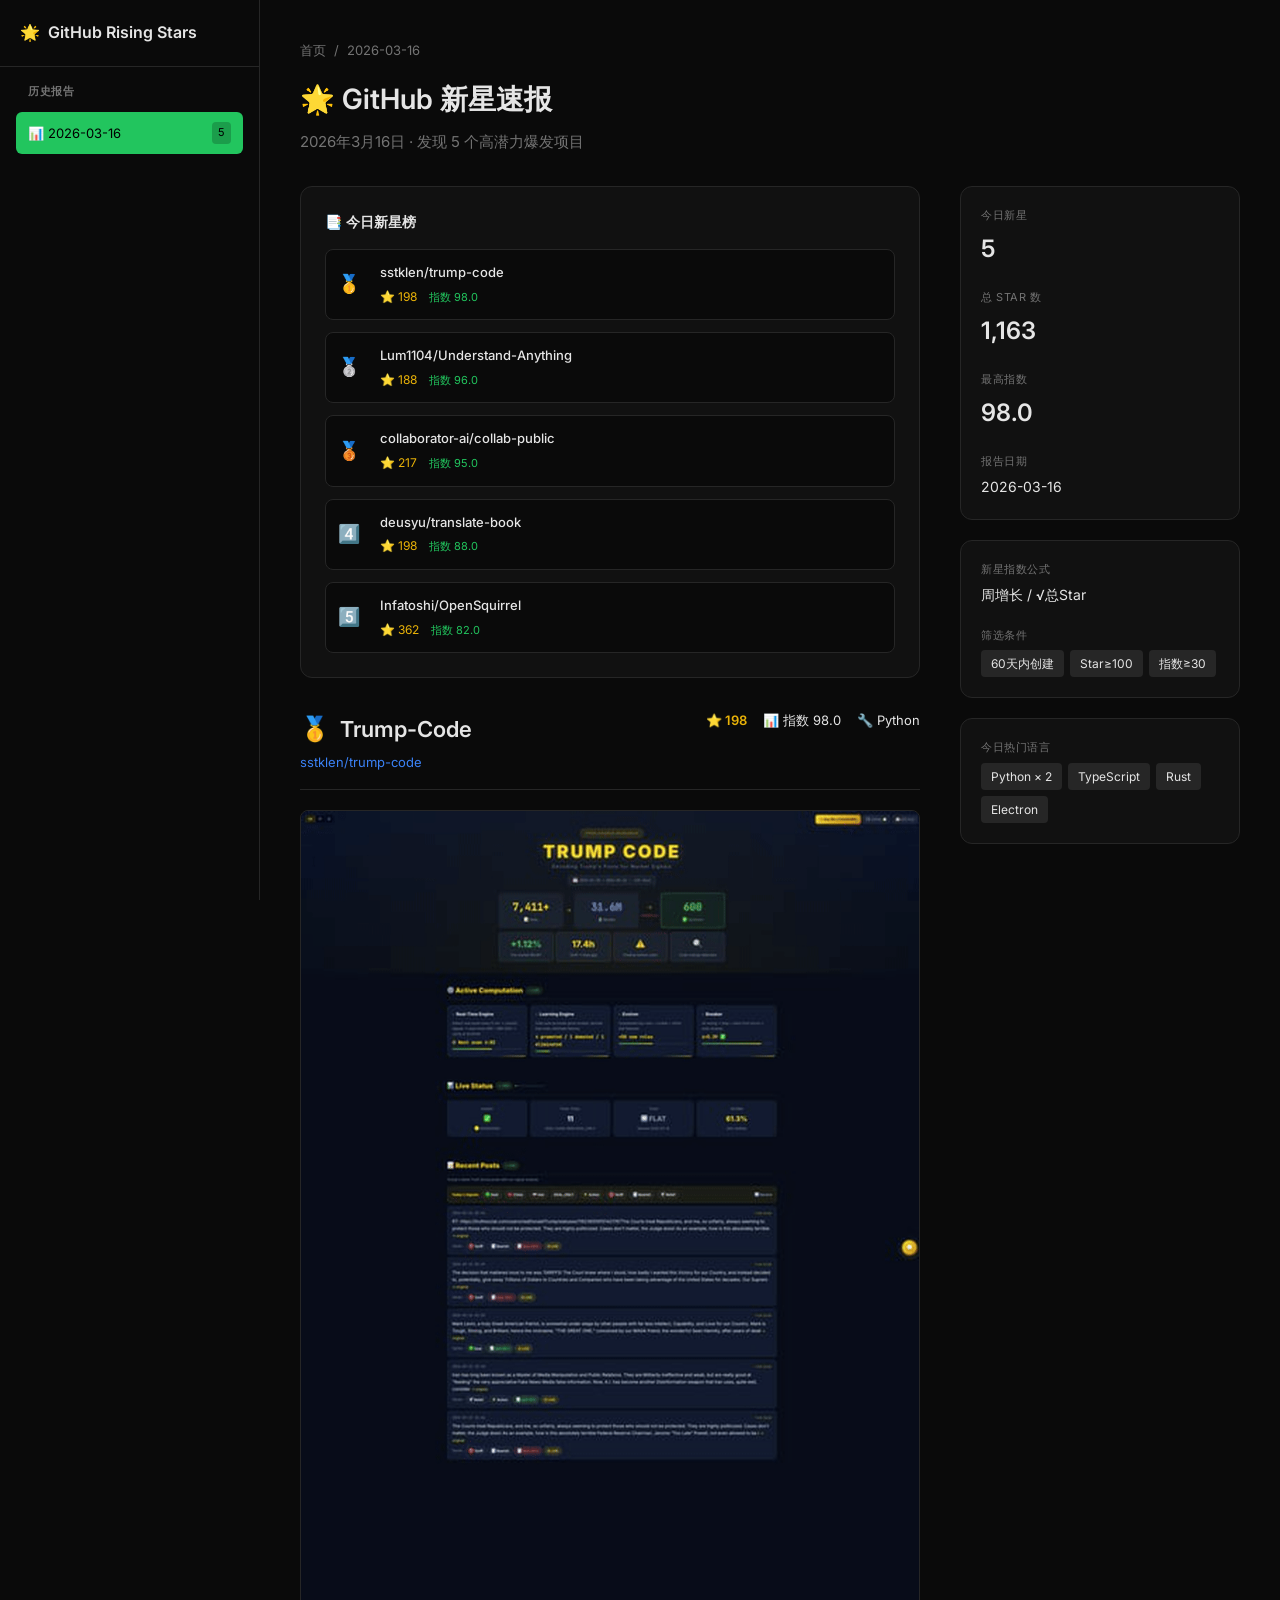
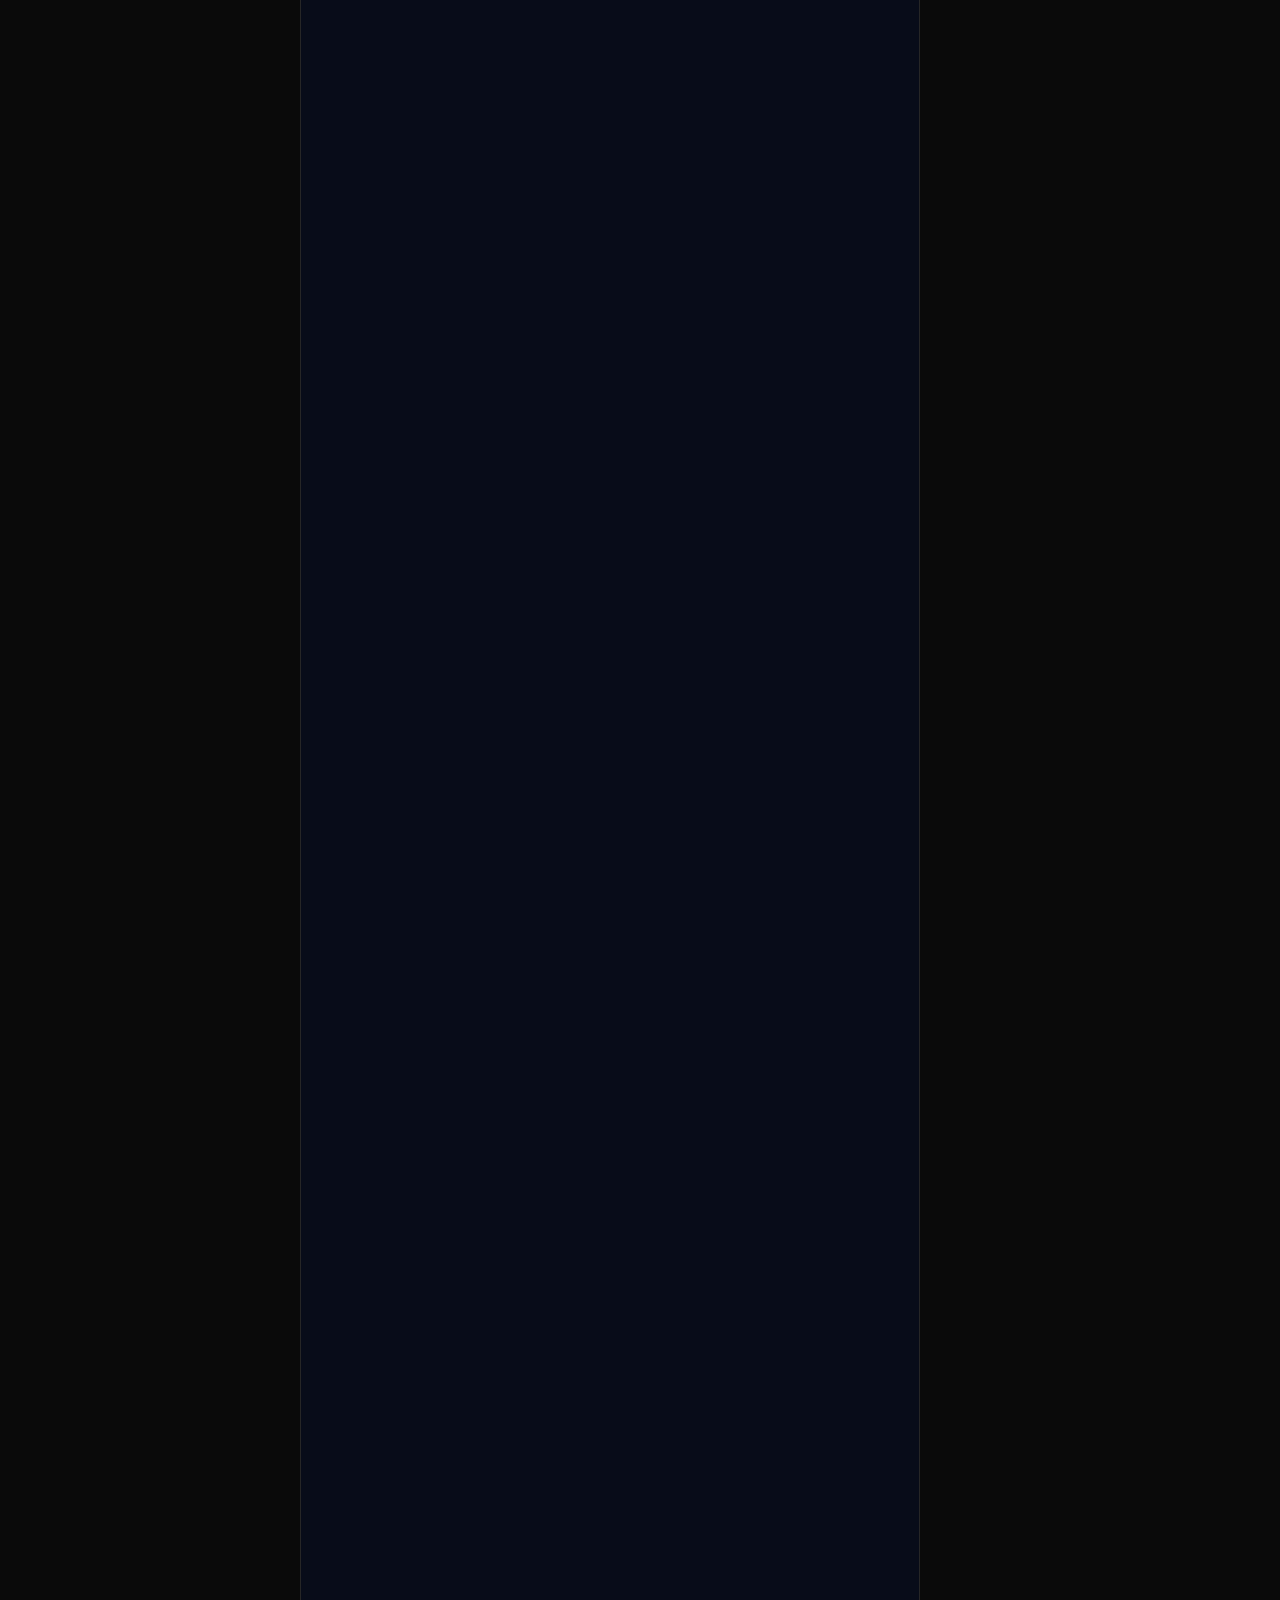
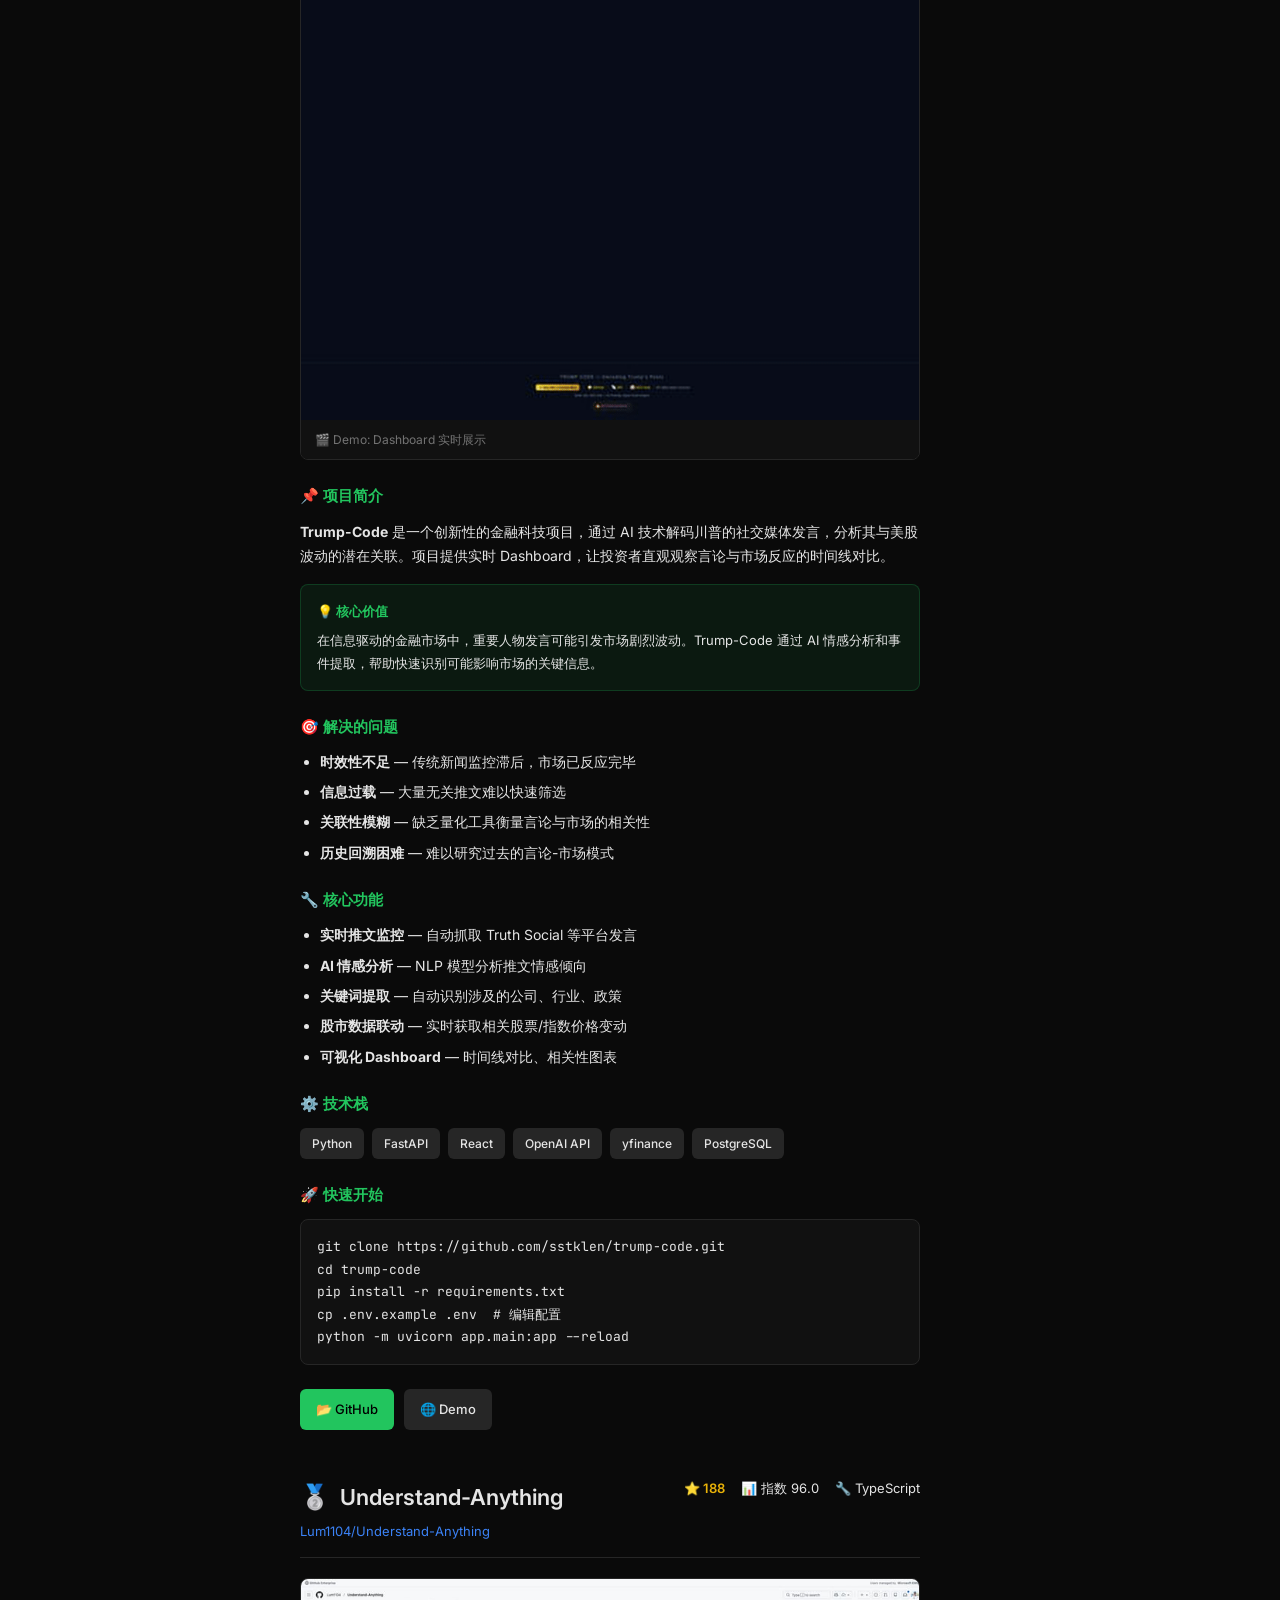
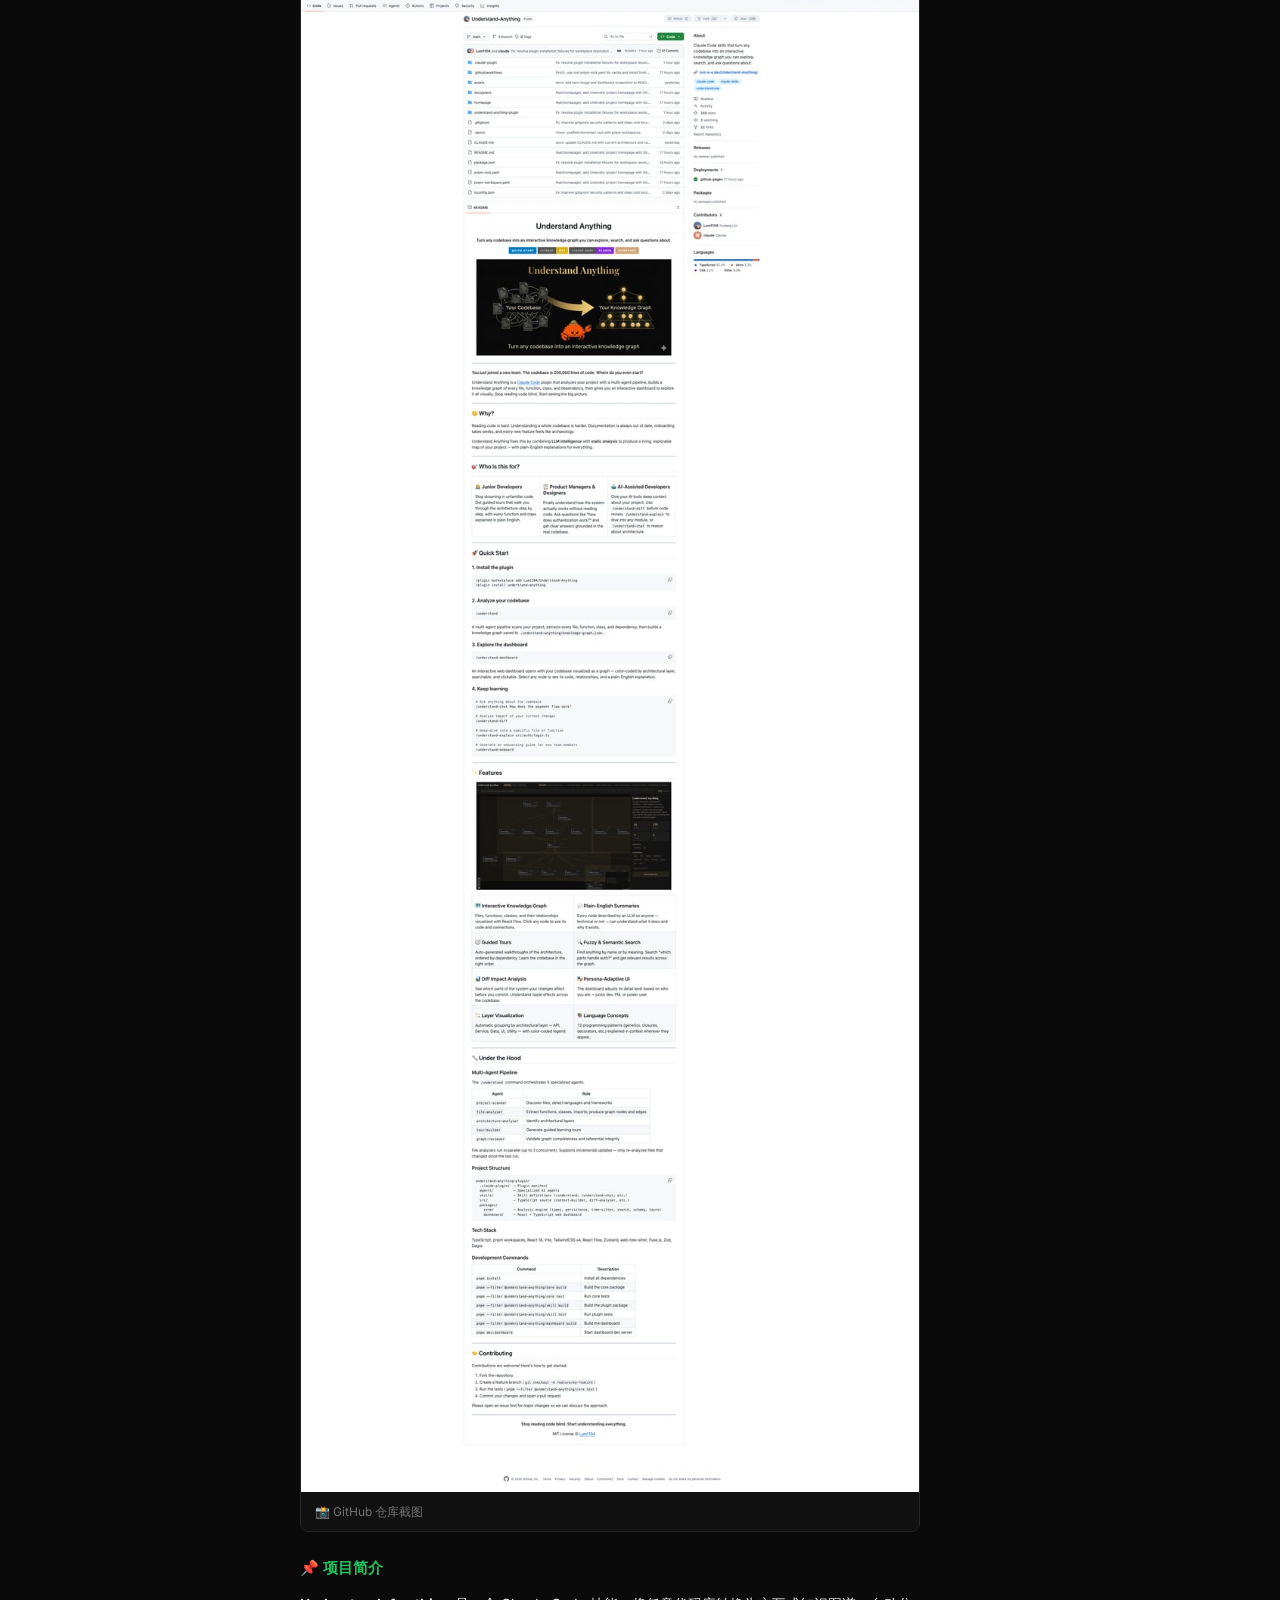
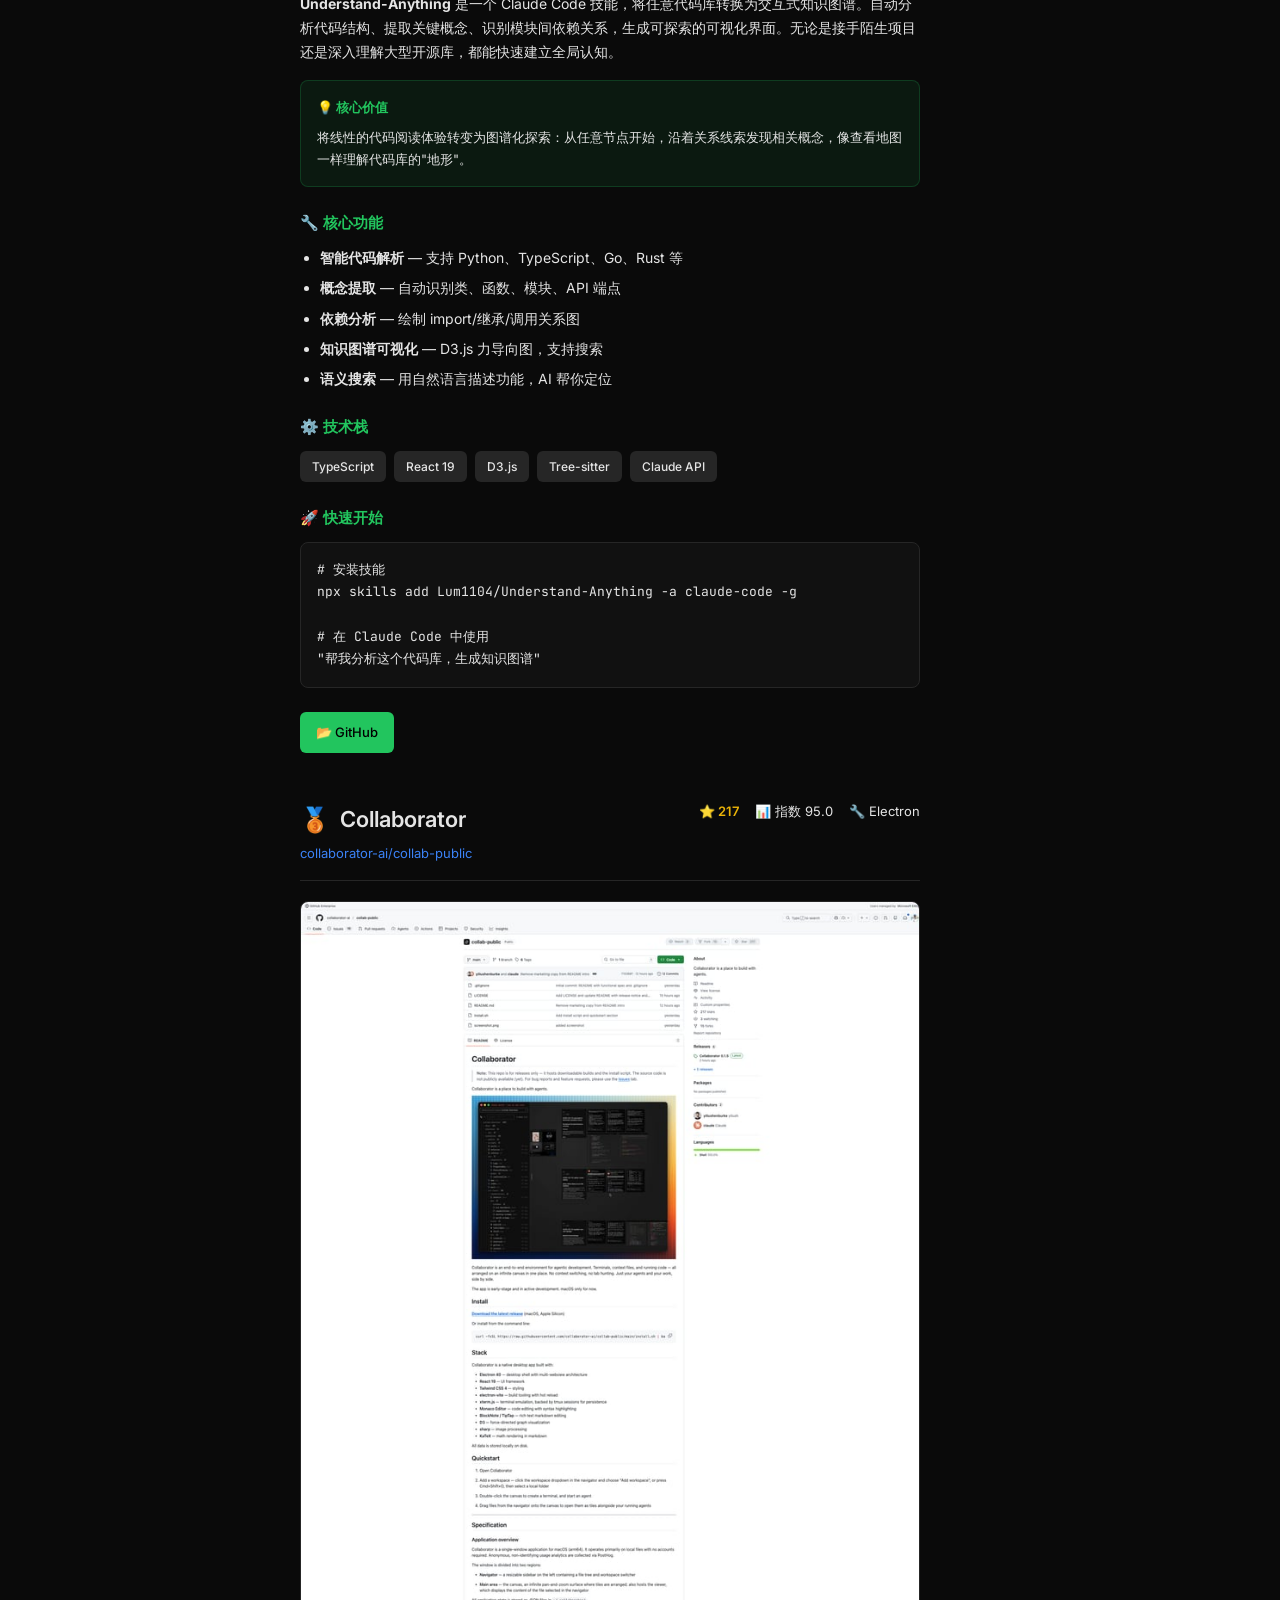
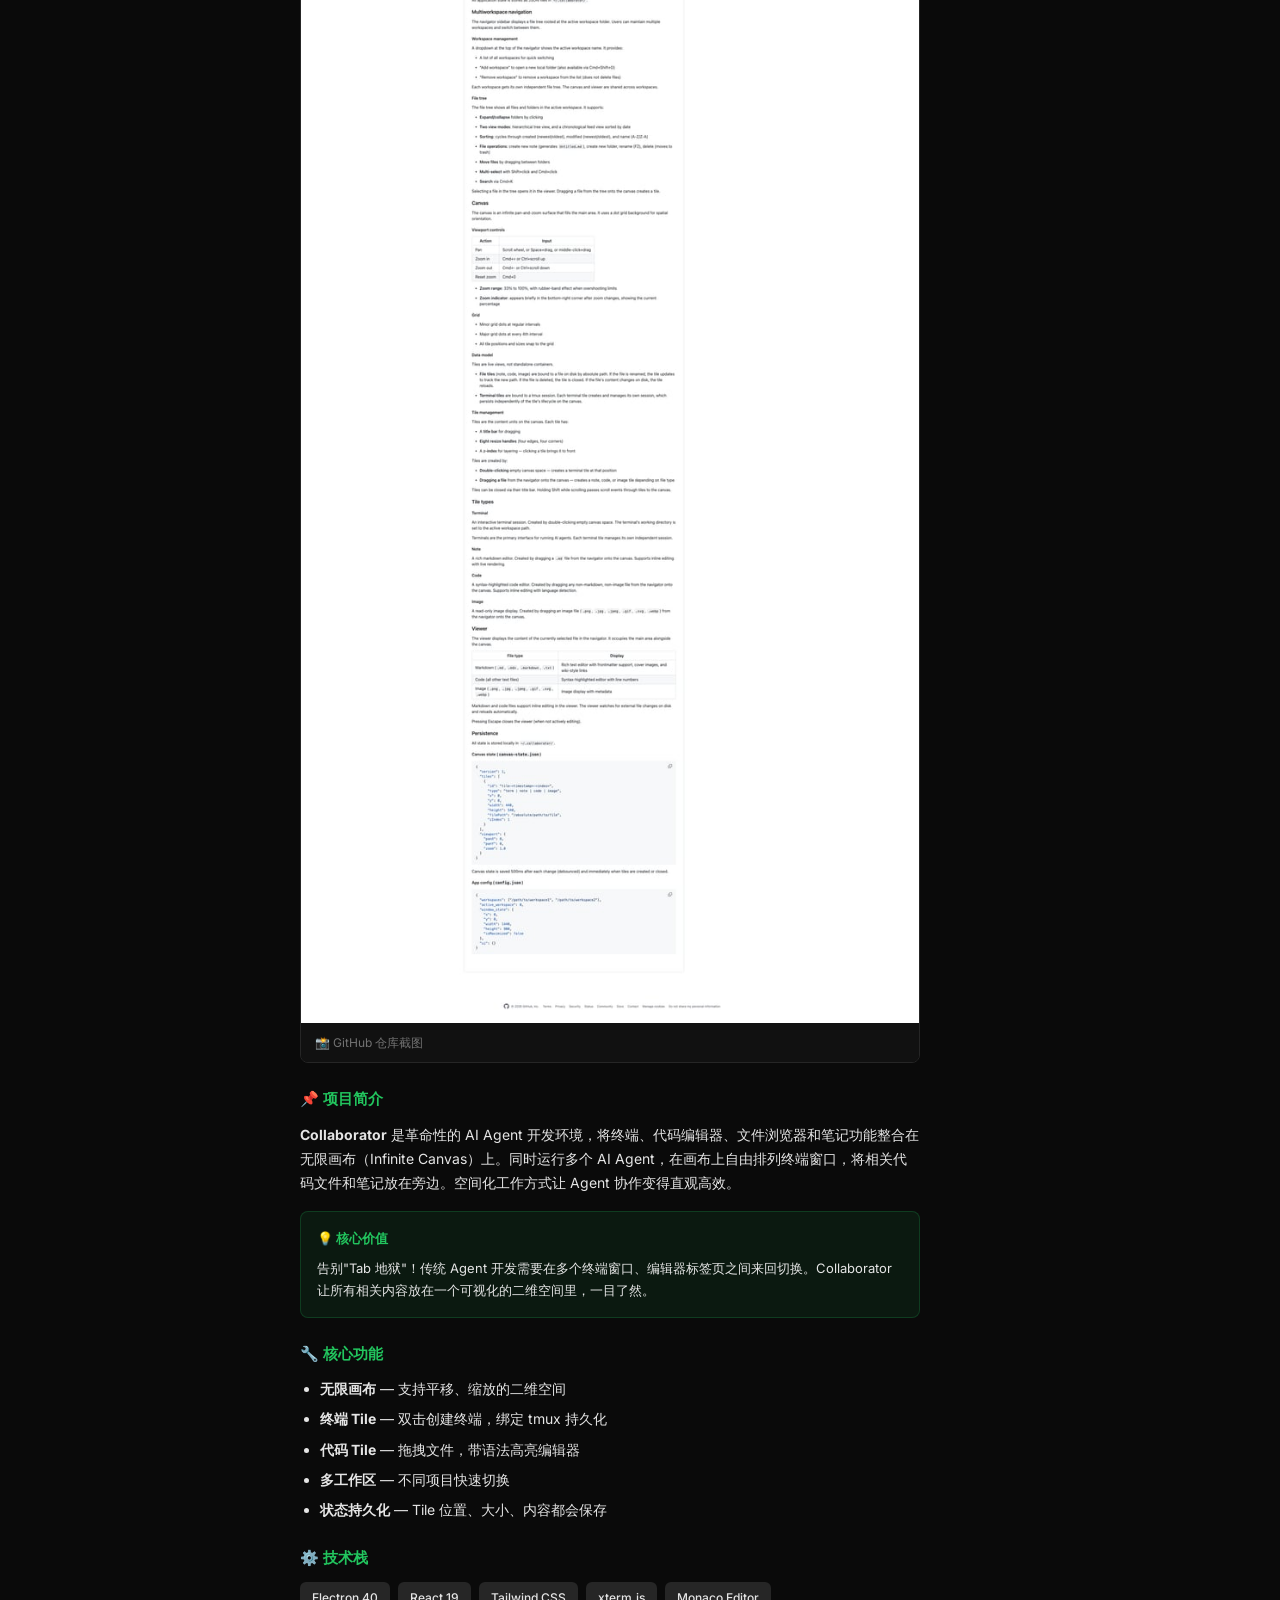
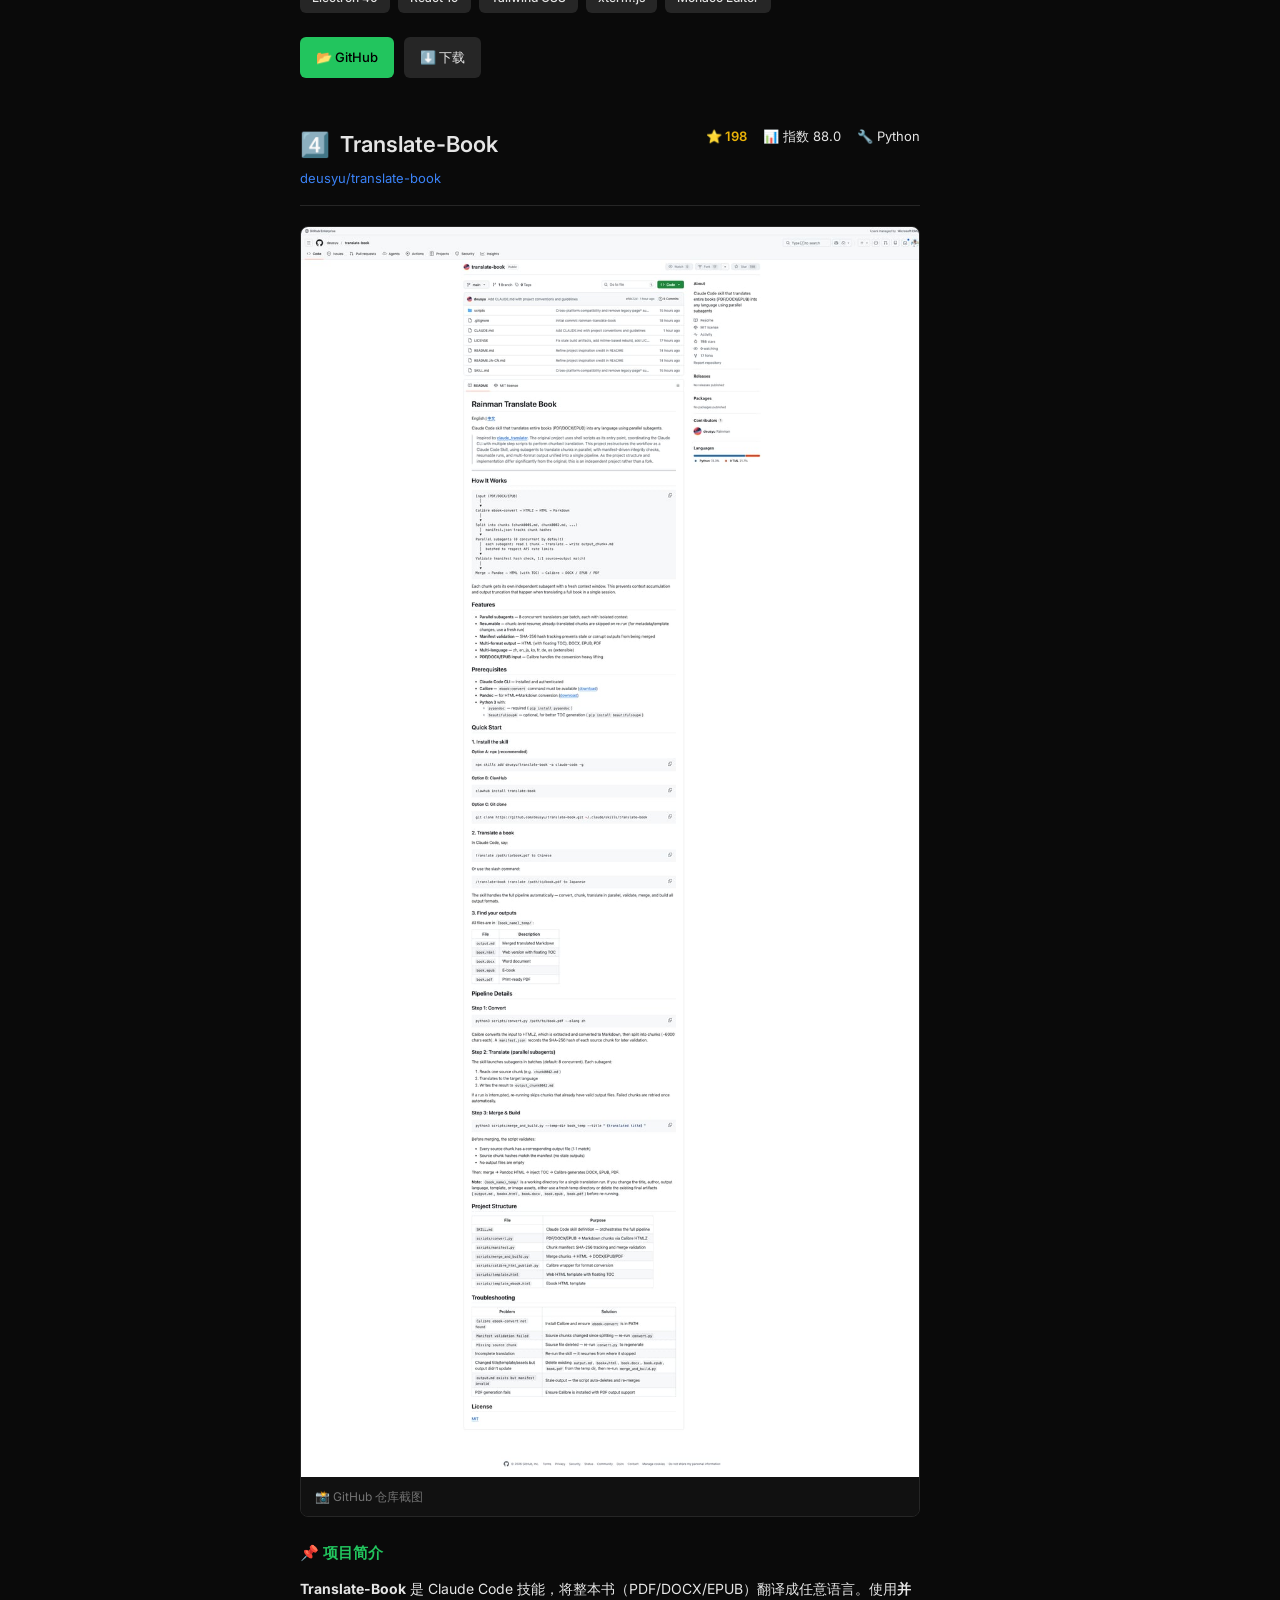
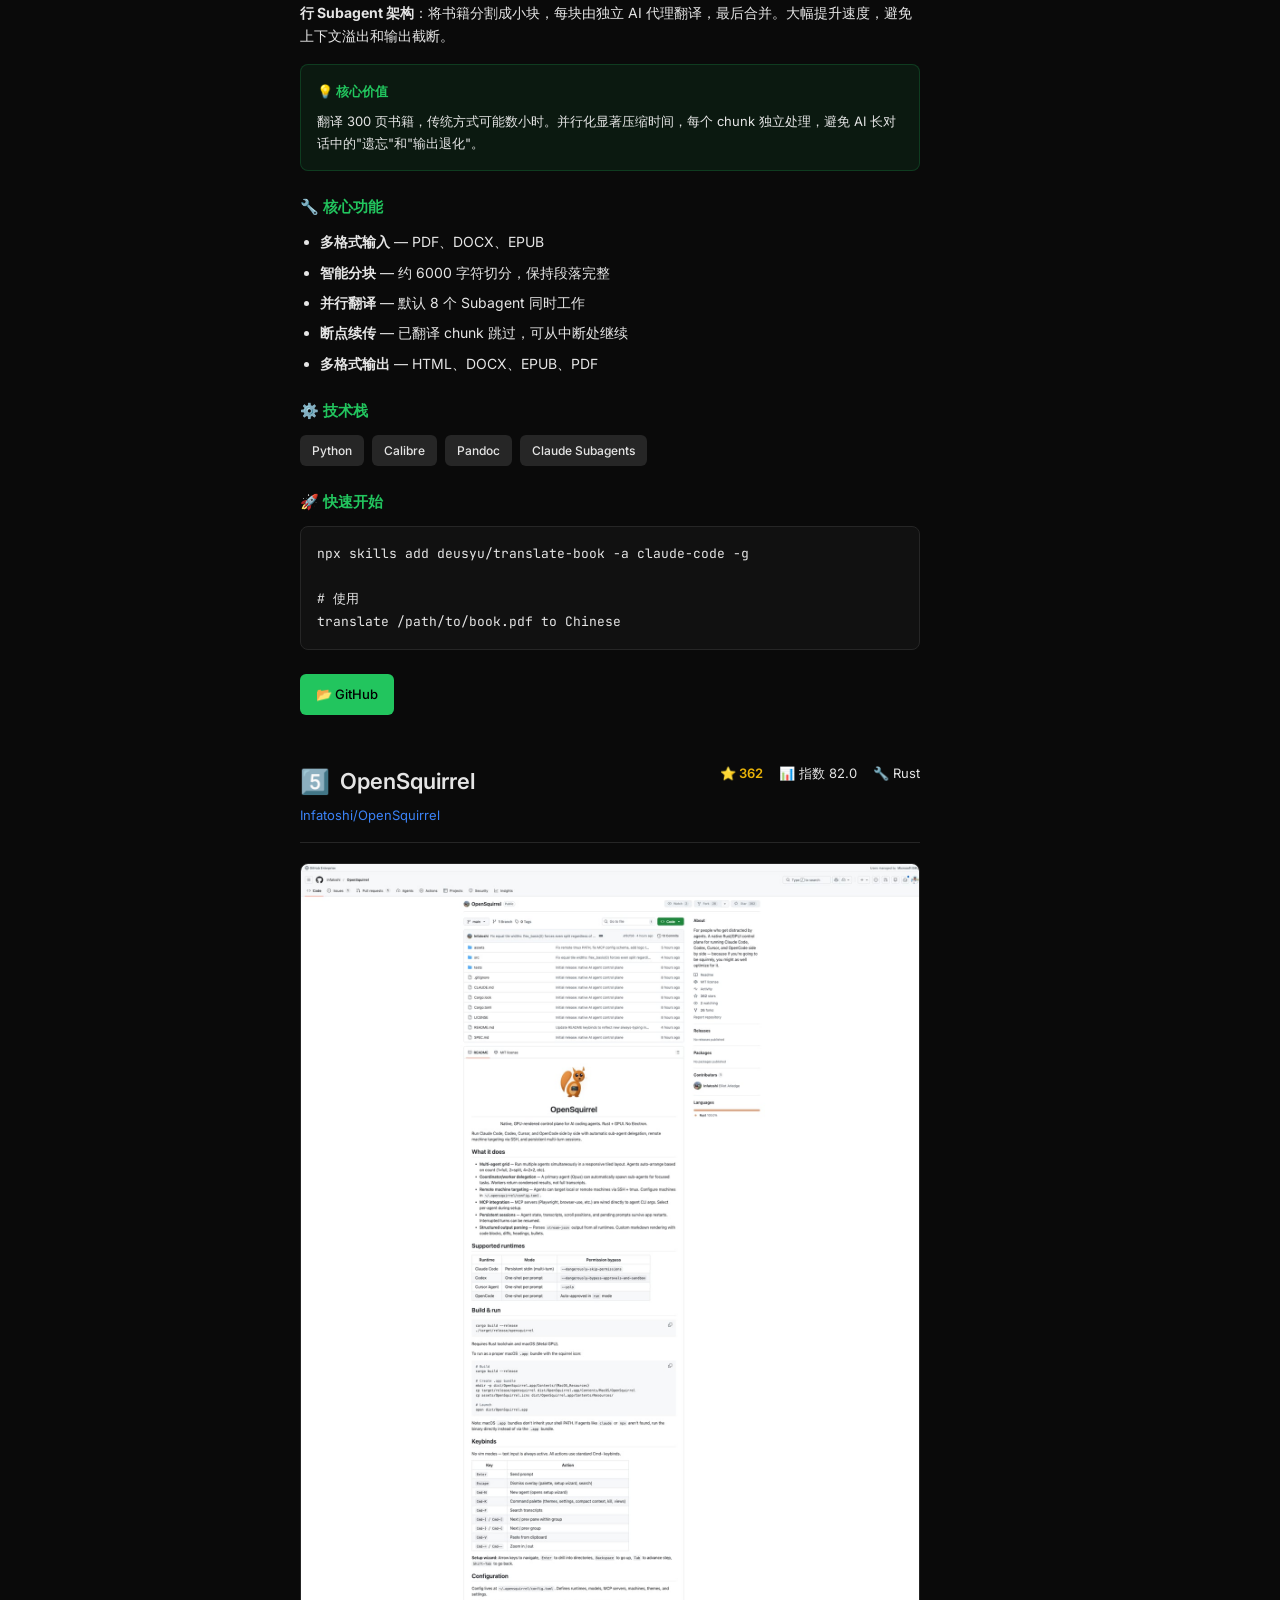
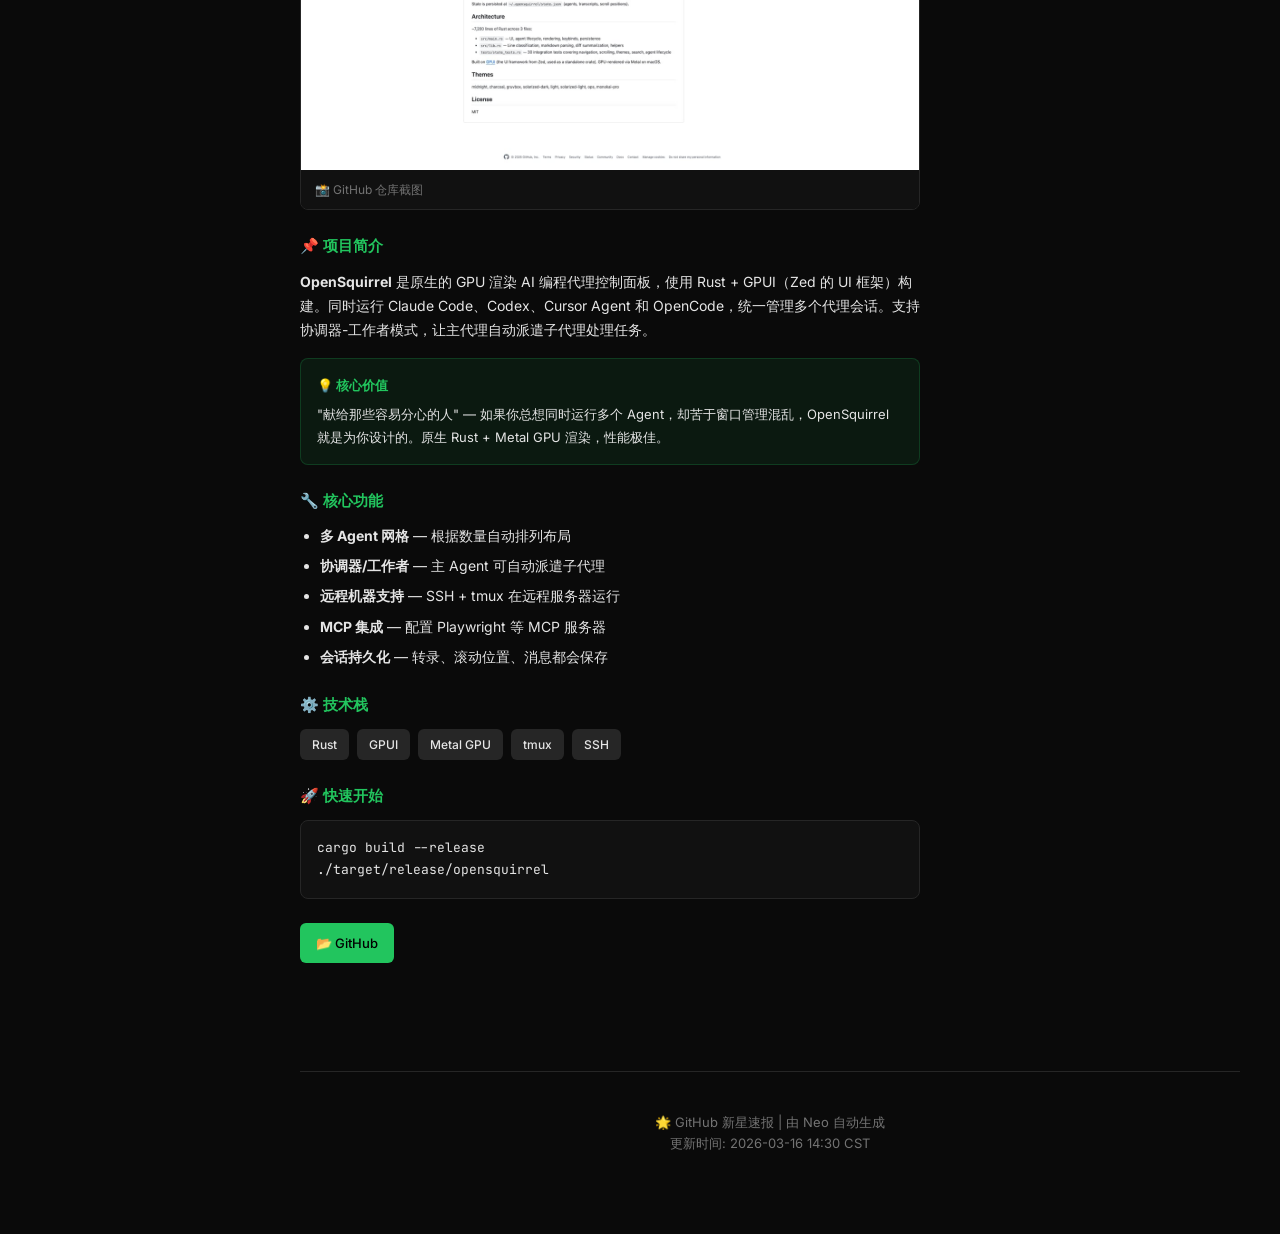
==== commit 8357e132: "V2: New layout inspired by skills.sh, add demo GIF support - Two-column layout with meta sidebar - H" ====
--- a/reports/2026-03-16/index.html
+++ b/reports/2026-03-16/index.html
@@ -3,882 +3,498 @@
 <head>
     <meta charset="UTF-8">
     <meta name="viewport" content="width=device-width, initial-scale=1.0">
-    <title>🌟 GitHub 新星速报 | 2026-03-16</title>
-    <style>
-        :root {
-            --primary: #0366d6;
-            --bg: #0d1117;
-            --card-bg: #161b22;
-            --text: #c9d1d9;
-            --text-muted: #8b949e;
-            --border: #30363d;
-            --accent: #58a6ff;
-            --star: #f0c14b;
-        }
-        * { box-sizing: border-box; margin: 0; padding: 0; }
-        body {
-            font-family: -apple-system, BlinkMacSystemFont, 'Segoe UI', Roboto, sans-serif;
-            background: var(--bg);
-            color: var(--text);
-            line-height: 1.6;
-        }
-        .container { max-width: 1200px; margin: 0 auto; padding: 20px; }
-        
-        header {
-            text-align: center;
-            padding: 60px 20px;
-            background: linear-gradient(135deg, #1a1f35 0%, #0d1117 100%);
-            border-bottom: 1px solid var(--border);
-        }
-        header h1 {
-            font-size: 2.5em;
-            margin-bottom: 10px;
-            background: linear-gradient(90deg, #58a6ff, #a371f7);
-            -webkit-background-clip: text;
-            -webkit-text-fill-color: transparent;
-        }
-        header .date { color: var(--text-muted); font-size: 1.1em; }
-        header .subtitle { color: var(--text); margin-top: 15px; font-size: 1.2em; }
-        
-        .stats-bar {
-            display: flex;
-            justify-content: center;
-            gap: 40px;
-            margin-top: 30px;
-            flex-wrap: wrap;
-        }
-        .stat {
-            text-align: center;
-        }
-        .stat-value {
-            font-size: 2em;
-            font-weight: bold;
-            color: var(--accent);
-        }
-        .stat-label { color: var(--text-muted); font-size: 0.9em; }
-        
-        nav {
-            background: var(--card-bg);
-            border-bottom: 1px solid var(--border);
-            padding: 15px 0;
-            position: sticky;
-            top: 0;
-            z-index: 100;
-        }
-        nav .container {
-            display: flex;
-            justify-content: space-between;
-            align-items: center;
-        }
-        nav a {
-            color: var(--text);
-            text-decoration: none;
-            padding: 8px 16px;
-            border-radius: 6px;
-            transition: background 0.2s;
-        }
-        nav a:hover { background: var(--border); }
-        nav a.active { background: var(--primary); color: white; }
-        
-        .toc {
-            background: var(--card-bg);
-            border: 1px solid var(--border);
-            border-radius: 12px;
-            padding: 30px;
-            margin: 40px 0;
-        }
-        .toc h2 {
-            margin-bottom: 20px;
-            font-size: 1.5em;
-            display: flex;
-            align-items: center;
-            gap: 10px;
-        }
-        .toc-list {
-            display: grid;
-            grid-template-columns: repeat(auto-fit, minmax(350px, 1fr));
-            gap: 20px;
-        }
-        .toc-item {
-            display: flex;
-            align-items: center;
-            gap: 15px;
-            padding: 20px;
-            background: var(--bg);
-            border-radius: 8px;
-            text-decoration: none;
-            color: var(--text);
-            transition: transform 0.2s, box-shadow 0.2s;
-            border: 1px solid var(--border);
-        }
-        .toc-item:hover {
-            transform: translateY(-3px);
-            box-shadow: 0 8px 30px rgba(0,0,0,0.3);
-            border-color: var(--accent);
-        }
-        .toc-rank {
-            font-size: 1.8em;
-            font-weight: bold;
-            color: var(--accent);
-            min-width: 40px;
-        }
-        .toc-info h3 { font-size: 1.1em; margin-bottom: 5px; }
-        .toc-info .stars {
-            color: var(--star);
-            font-size: 0.9em;
-        }
-        .toc-info .desc {
-            color: var(--text-muted);
-            font-size: 0.85em;
-            margin-top: 5px;
-        }
-        .toc-index {
-            font-size: 0.9em;
-            color: var(--accent);
-            background: rgba(88, 166, 255, 0.1);
-            padding: 4px 8px;
-            border-radius: 4px;
-        }
-        
-        .project-card {
-            background: var(--card-bg);
-            border: 1px solid var(--border);
-            border-radius: 16px;
-            margin: 40px 0;
-            overflow: hidden;
-        }
-        .project-header {
-            padding: 30px;
-            border-bottom: 1px solid var(--border);
-            display: flex;
-            justify-content: space-between;
-            align-items: flex-start;
-            flex-wrap: wrap;
-            gap: 20px;
-        }
-        .project-title {
-            display: flex;
-            align-items: center;
-            gap: 15px;
-        }
-        .project-title h2 {
-            font-size: 1.8em;
-        }
-        .project-title .badge {
-            background: var(--primary);
-            color: white;
-            padding: 4px 12px;
-            border-radius: 20px;
-            font-size: 0.8em;
-        }
-        .project-meta {
-            display: flex;
-            gap: 20px;
-            flex-wrap: wrap;
-        }
-        .meta-item {
-            display: flex;
-            align-items: center;
-            gap: 6px;
-            color: var(--text-muted);
-        }
-        .meta-item.stars { color: var(--star); font-weight: bold; }
-        
-        .project-screenshot {
-            width: 100%;
-            max-height: 500px;
-            object-fit: cover;
-            object-position: top;
-            border-bottom: 1px solid var(--border);
-        }
-        
-        .project-content {
-            padding: 30px;
-        }
-        .project-content h3 {
-            color: var(--accent);
-            margin: 25px 0 15px;
-            font-size: 1.3em;
-            display: flex;
-            align-items: center;
-            gap: 10px;
-        }
-        .project-content h3:first-child { margin-top: 0; }
-        .project-content p {
-            margin-bottom: 15px;
-            text-align: justify;
-        }
-        .project-content ul {
-            margin: 15px 0 15px 20px;
-        }
-        .project-content li {
-            margin-bottom: 8px;
-        }
-        .project-content code {
-            background: var(--bg);
-            padding: 2px 6px;
-            border-radius: 4px;
-            font-family: 'SF Mono', Monaco, monospace;
-            font-size: 0.9em;
-            color: var(--accent);
-        }
-        .project-content pre {
-            background: var(--bg);
-            padding: 20px;
-            border-radius: 8px;
-            overflow-x: auto;
-            margin: 15px 0;
-            border: 1px solid var(--border);
-        }
-        .project-content pre code {
-            background: none;
-            padding: 0;
-        }
-        
-        .project-links {
-            display: flex;
-            gap: 15px;
-            margin-top: 25px;
-            flex-wrap: wrap;
-        }
-        .project-links a {
-            display: inline-flex;
-            align-items: center;
-            gap: 8px;
-            padding: 12px 24px;
-            border-radius: 8px;
-            text-decoration: none;
-            font-weight: 500;
-            transition: all 0.2s;
-        }
-        .btn-primary {
-            background: var(--primary);
-            color: white;
-        }
-        .btn-primary:hover { background: #1f6feb; }
-        .btn-secondary {
-            background: var(--border);
-            color: var(--text);
-        }
-        .btn-secondary:hover { background: #484f58; }
-        
-        .highlight-box {
-            background: linear-gradient(135deg, rgba(88, 166, 255, 0.1) 0%, rgba(163, 113, 247, 0.1) 100%);
-            border: 1px solid var(--accent);
-            border-radius: 12px;
-            padding: 20px;
-            margin: 20px 0;
-        }
-        .highlight-box h4 {
-            color: var(--accent);
-            margin-bottom: 10px;
-        }
-        
-        .tech-stack {
-            display: flex;
-            flex-wrap: wrap;
-            gap: 10px;
-            margin: 15px 0;
-        }
-        .tech-tag {
-            background: var(--bg);
-            border: 1px solid var(--border);
-            padding: 6px 14px;
-            border-radius: 20px;
-            font-size: 0.85em;
-        }
-        
-        footer {
-            text-align: center;
-            padding: 40px 20px;
-            color: var(--text-muted);
-            border-top: 1px solid var(--border);
-            margin-top: 60px;
-        }
-        
-        @media (max-width: 768px) {
-            header h1 { font-size: 1.8em; }
-            .toc-list { grid-template-columns: 1fr; }
-            .project-header { flex-direction: column; }
-        }
-    </style>
+    <title>GitHub 新星速报 | 2026-03-16</title>
+    <link rel="preconnect" href="https://fonts.googleapis.com">
+    <link href="https://fonts.googleapis.com/css2?family=Inter:wght@400;500;600&family=JetBrains+Mono&display=swap" rel="stylesheet">
+    <link rel="stylesheet" href="../../assets/style.css">
 </head>
 <body>
-    <header>
-        <h1>🌟 GitHub 新星速报</h1>
-        <div class="date">2026年3月16日 · 周日</div>
-        <div class="subtitle">发现 5 个高潜力爆发项目，新星指数均 > 80</div>
-        <div class="stats-bar">
-            <div class="stat">
-                <div class="stat-value">5</div>
-                <div class="stat-label">新星项目</div>
+    <button class="menu-toggle" onclick="toggleSidebar()">☰ 历史</button>
+    
+    <div class="app-container">
+        <!-- Sidebar -->
+        <nav class="sidebar" id="sidebar">
+            <div class="sidebar-header">
+                <div class="logo">
+                    <span>🌟</span> GitHub Rising Stars
+                </div>
             </div>
-            <div class="stat">
-                <div class="stat-value">1,394</div>
-                <div class="stat-label">总 Star 数</div>
+            <div class="nav-section">
+                <h3>历史报告</h3>
+                <ul class="nav-list" id="nav-list"></ul>
             </div>
-            <div class="stat">
-                <div class="stat-value">98.0</div>
-                <div class="stat-label">最高指数</div>
+        </nav>
+        
+        <!-- Main Content -->
+        <main class="main-content">
+            <!-- Breadcrumb -->
+            <div class="breadcrumb">
+                <a href="../../index.html">首页</a>
+                <span>/</span>
+                <span>2026-03-16</span>
             </div>
-        </div>
-    </header>
-    
-    <nav>
-        <div class="container">
-            <span style="font-weight: bold;">📋 快速导航</span>
-            <div>
-                <a href="#toc">目录</a>
-                <a href="#trump-code">Trump-Code</a>
-                <a href="#understand-anything">Understand-Anything</a>
-                <a href="#collab">Collaborator</a>
-                <a href="#translate-book">Translate-Book</a>
-                <a href="#opensquirrel">OpenSquirrel</a>
+            
+            <!-- Page Header -->
+            <div class="page-header">
+                <h1>🌟 GitHub 新星速报</h1>
+                <p class="subtitle">2026年3月16日 · 发现 5 个高潜力爆发项目</p>
             </div>
-        </div>
-    </nav>
-    
-    <div class="container">
-        <!-- 目录 -->
-        <section class="toc" id="toc">
-            <h2>📑 今日新星榜</h2>
-            <div class="toc-list">
-                <a href="#trump-code" class="toc-item">
-                    <span class="toc-rank">🥇</span>
-                    <div class="toc-info">
-                        <h3>sstklen/trump-code</h3>
-                        <span class="stars">⭐ 198 Stars</span>
-                        <span class="toc-index">指数: 98.0</span>
-                        <p class="desc">AI 解码川普推文 × 美股关联分析</p>
+            
+            <!-- Content Grid -->
+            <div class="content-grid">
+                <!-- Left Column -->
+                <div class="main-column">
+                    <!-- TOC -->
+                    <div class="toc">
+                        <h2>📑 今日新星榜</h2>
+                        <div class="toc-grid">
+                            <a href="#trump-code" class="toc-item">
+                                <span class="toc-rank">🥇</span>
+                                <div class="toc-info">
+                                    <h3>sstklen/trump-code</h3>
+                                    <span class="stars">⭐ 198</span>
+                                    <span class="index">指数 98.0</span>
+                                </div>
+                            </a>
+                            <a href="#understand-anything" class="toc-item">
+                                <span class="toc-rank">🥈</span>
+                                <div class="toc-info">
+                                    <h3>Lum1104/Understand-Anything</h3>
+                                    <span class="stars">⭐ 188</span>
+                                    <span class="index">指数 96.0</span>
+                                </div>
+                            </a>
+                            <a href="#collab" class="toc-item">
+                                <span class="toc-rank">🥉</span>
+                                <div class="toc-info">
+                                    <h3>collaborator-ai/collab-public</h3>
+                                    <span class="stars">⭐ 217</span>
+                                    <span class="index">指数 95.0</span>
+                                </div>
+                            </a>
+                            <a href="#translate-book" class="toc-item">
+                                <span class="toc-rank">4️⃣</span>
+                                <div class="toc-info">
+                                    <h3>deusyu/translate-book</h3>
+                                    <span class="stars">⭐ 198</span>
+                                    <span class="index">指数 88.0</span>
+                                </div>
+                            </a>
+                            <a href="#opensquirrel" class="toc-item">
+                                <span class="toc-rank">5️⃣</span>
+                                <div class="toc-info">
+                                    <h3>Infatoshi/OpenSquirrel</h3>
+                                    <span class="stars">⭐ 362</span>
+                                    <span class="index">指数 82.0</span>
+                                </div>
+                            </a>
+                        </div>
                     </div>
-                </a>
-                <a href="#understand-anything" class="toc-item">
-                    <span class="toc-rank">🥈</span>
-                    <div class="toc-info">
-                        <h3>Lum1104/Understand-Anything</h3>
-                        <span class="stars">⭐ 188 Stars</span>
-                        <span class="toc-index">指数: 96.0</span>
-                        <p class="desc">代码库 → 知识图谱可视化</p>
+                    
+                    <!-- Project 1: Trump-Code -->
+                    <section class="project-section" id="trump-code">
+                        <div class="project-header">
+                            <div class="project-title">
+                                <h2><span class="emoji">🥇</span> Trump-Code</h2>
+                                <p class="repo"><a href="https://github.com/sstklen/trump-code">sstklen/trump-code</a></p>
+                            </div>
+                            <div class="project-stats">
+                                <span class="stat stars">⭐ 198</span>
+                                <span class="stat">📊 指数 98.0</span>
+                                <span class="stat">🔧 Python</span>
+                            </div>
+                        </div>
+                        
+                        <div class="demo-media">
+                            <img src="images/trump-code-demo.gif" alt="Trump-Code Demo">
+                            <div class="caption">🎬 Demo: Dashboard 实时展示</div>
+                        </div>
+                        
+                        <div class="content-section">
+                            <h3>📌 项目简介</h3>
+                            <p><strong>Trump-Code</strong> 是一个创新性的金融科技项目，通过 AI 技术解码川普的社交媒体发言，分析其与美股波动的潜在关联。项目提供实时 Dashboard，让投资者直观观察言论与市场反应的时间线对比。</p>
+                            
+                            <div class="highlight-box">
+                                <h4>💡 核心价值</h4>
+                                <p>在信息驱动的金融市场中，重要人物发言可能引发市场剧烈波动。Trump-Code 通过 AI 情感分析和事件提取，帮助快速识别可能影响市场的关键信息。</p>
+                            </div>
+                        </div>
+                        
+                        <div class="content-section">
+                            <h3>🎯 解决的问题</h3>
+                            <ul>
+                                <li><strong>时效性不足</strong> — 传统新闻监控滞后，市场已反应完毕</li>
+                                <li><strong>信息过载</strong> — 大量无关推文难以快速筛选</li>
+                                <li><strong>关联性模糊</strong> — 缺乏量化工具衡量言论与市场的相关性</li>
+                                <li><strong>历史回溯困难</strong> — 难以研究过去的言论-市场模式</li>
+                            </ul>
+                        </div>
+                        
+                        <div class="content-section">
+                            <h3>🔧 核心功能</h3>
+                            <ul>
+                                <li><strong>实时推文监控</strong> — 自动抓取 Truth Social 等平台发言</li>
+                                <li><strong>AI 情感分析</strong> — NLP 模型分析推文情感倾向</li>
+                                <li><strong>关键词提取</strong> — 自动识别涉及的公司、行业、政策</li>
+                                <li><strong>股市数据联动</strong> — 实时获取相关股票/指数价格变动</li>
+                                <li><strong>可视化 Dashboard</strong> — 时间线对比、相关性图表</li>
+                            </ul>
+                        </div>
+                        
+                        <div class="content-section">
+                            <h3>⚙️ 技术栈</h3>
+                            <div class="tech-stack">
+                                <span class="tech-tag">Python</span>
+                                <span class="tech-tag">FastAPI</span>
+                                <span class="tech-tag">React</span>
+                                <span class="tech-tag">OpenAI API</span>
+                                <span class="tech-tag">yfinance</span>
+                                <span class="tech-tag">PostgreSQL</span>
+                            </div>
+                        </div>
+                        
+                        <div class="content-section">
+                            <h3>🚀 快速开始</h3>
+                            <pre><code>git clone https://github.com/sstklen/trump-code.git
+cd trump-code
+pip install -r requirements.txt
+cp .env.example .env  # 编辑配置
+python -m uvicorn app.main:app --reload</code></pre>
+                        </div>
+                        
+                        <div class="project-links">
+                            <a href="https://github.com/sstklen/trump-code" class="btn btn-primary">📂 GitHub</a>
+                            <a href="https://trumpcode.washinmura.jp" class="btn btn-secondary">🌐 Demo</a>
+                        </div>
+                    </section>
+                    
+                    <!-- Project 2: Understand-Anything -->
+                    <section class="project-section" id="understand-anything">
+                        <div class="project-header">
+                            <div class="project-title">
+                                <h2><span class="emoji">🥈</span> Understand-Anything</h2>
+                                <p class="repo"><a href="https://github.com/Lum1104/Understand-Anything">Lum1104/Understand-Anything</a></p>
+                            </div>
+                            <div class="project-stats">
+                                <span class="stat stars">⭐ 188</span>
+                                <span class="stat">📊 指数 96.0</span>
+                                <span class="stat">🔧 TypeScript</span>
+                            </div>
+                        </div>
+                        
+                        <div class="demo-media">
+                            <img src="images/understand-anything.jpg" alt="Understand-Anything">
+                            <div class="caption">📸 GitHub 仓库截图</div>
+                        </div>
+                        
+                        <div class="content-section">
+                            <h3>📌 项目简介</h3>
+                            <p><strong>Understand-Anything</strong> 是一个 Claude Code 技能，将任意代码库转换为交互式知识图谱。自动分析代码结构、提取关键概念、识别模块间依赖关系，生成可探索的可视化界面。无论是接手陌生项目还是深入理解大型开源库，都能快速建立全局认知。</p>
+                            
+                            <div class="highlight-box">
+                                <h4>💡 核心价值</h4>
+                                <p>将线性的代码阅读体验转变为图谱化探索：从任意节点开始，沿着关系线索发现相关概念，像查看地图一样理解代码库的"地形"。</p>
+                            </div>
+                        </div>
+                        
+                        <div class="content-section">
+                            <h3>🔧 核心功能</h3>
+                            <ul>
+                                <li><strong>智能代码解析</strong> — 支持 Python、TypeScript、Go、Rust 等</li>
+                                <li><strong>概念提取</strong> — 自动识别类、函数、模块、API 端点</li>
+                                <li><strong>依赖分析</strong> — 绘制 import/继承/调用关系图</li>
+                                <li><strong>知识图谱可视化</strong> — D3.js 力导向图，支持搜索</li>
+                                <li><strong>语义搜索</strong> — 用自然语言描述功能，AI 帮你定位</li>
+                            </ul>
+                        </div>
+                        
+                        <div class="content-section">
+                            <h3>⚙️ 技术栈</h3>
+                            <div class="tech-stack">
+                                <span class="tech-tag">TypeScript</span>
+                                <span class="tech-tag">React 19</span>
+                                <span class="tech-tag">D3.js</span>
+                                <span class="tech-tag">Tree-sitter</span>
+                                <span class="tech-tag">Claude API</span>
+                            </div>
+                        </div>
+                        
+                        <div class="content-section">
+                            <h3>🚀 快速开始</h3>
+                            <pre><code># 安装技能
+npx skills add Lum1104/Understand-Anything -a claude-code -g
+
+# 在 Claude Code 中使用
+"帮我分析这个代码库，生成知识图谱"</code></pre>
+                        </div>
+                        
+                        <div class="project-links">
+                            <a href="https://github.com/Lum1104/Understand-Anything" class="btn btn-primary">📂 GitHub</a>
+                        </div>
+                    </section>
+                    
+                    <!-- Project 3: Collaborator -->
+                    <section class="project-section" id="collab">
+                        <div class="project-header">
+                            <div class="project-title">
+                                <h2><span class="emoji">🥉</span> Collaborator</h2>
+                                <p class="repo"><a href="https://github.com/collaborator-ai/collab-public">collaborator-ai/collab-public</a></p>
+                            </div>
+                            <div class="project-stats">
+                                <span class="stat stars">⭐ 217</span>
+                                <span class="stat">📊 指数 95.0</span>
+                                <span class="stat">🔧 Electron</span>
+                            </div>
+                        </div>
+                        
+                        <div class="demo-media">
+                            <img src="images/collab-public.jpg" alt="Collaborator">
+                            <div class="caption">📸 GitHub 仓库截图</div>
+                        </div>
+                        
+                        <div class="content-section">
+                            <h3>📌 项目简介</h3>
+                            <p><strong>Collaborator</strong> 是革命性的 AI Agent 开发环境，将终端、代码编辑器、文件浏览器和笔记功能整合在无限画布（Infinite Canvas）上。同时运行多个 AI Agent，在画布上自由排列终端窗口，将相关代码文件和笔记放在旁边。空间化工作方式让 Agent 协作变得直观高效。</p>
+                            
+                            <div class="highlight-box">
+                                <h4>💡 核心价值</h4>
+                                <p>告别"Tab 地狱"！传统 Agent 开发需要在多个终端窗口、编辑器标签页之间来回切换。Collaborator 让所有相关内容放在一个可视化的二维空间里，一目了然。</p>
+                            </div>
+                        </div>
+                        
+                        <div class="content-section">
+                            <h3>🔧 核心功能</h3>
+                            <ul>
+                                <li><strong>无限画布</strong> — 支持平移、缩放的二维空间</li>
+                                <li><strong>终端 Tile</strong> — 双击创建终端，绑定 tmux 持久化</li>
+                                <li><strong>代码 Tile</strong> — 拖拽文件，带语法高亮编辑器</li>
+                                <li><strong>多工作区</strong> — 不同项目快速切换</li>
+                                <li><strong>状态持久化</strong> — Tile 位置、大小、内容都会保存</li>
+                            </ul>
+                        </div>
+                        
+                        <div class="content-section">
+                            <h3>⚙️ 技术栈</h3>
+                            <div class="tech-stack">
+                                <span class="tech-tag">Electron 40</span>
+                                <span class="tech-tag">React 19</span>
+                                <span class="tech-tag">Tailwind CSS</span>
+                                <span class="tech-tag">xterm.js</span>
+                                <span class="tech-tag">Monaco Editor</span>
+                            </div>
+                        </div>
+                        
+                        <div class="project-links">
+                            <a href="https://github.com/collaborator-ai/collab-public" class="btn btn-primary">📂 GitHub</a>
+                            <a href="https://github.com/collaborator-ai/collab-public/releases/latest" class="btn btn-secondary">⬇️ 下载</a>
+                        </div>
+                    </section>
+                    
+                    <!-- Project 4: Translate-Book -->
+                    <section class="project-section" id="translate-book">
+                        <div class="project-header">
+                            <div class="project-title">
+                                <h2><span class="emoji">4️⃣</span> Translate-Book</h2>
+                                <p class="repo"><a href="https://github.com/deusyu/translate-book">deusyu/translate-book</a></p>
+                            </div>
+                            <div class="project-stats">
+                                <span class="stat stars">⭐ 198</span>
+                                <span class="stat">📊 指数 88.0</span>
+                                <span class="stat">🔧 Python</span>
+                            </div>
+                        </div>
+                        
+                        <div class="demo-media">
+                            <img src="images/translate-book.jpg" alt="Translate-Book">
+                            <div class="caption">📸 GitHub 仓库截图</div>
+                        </div>
+                        
+                        <div class="content-section">
+                            <h3>📌 项目简介</h3>
+                            <p><strong>Translate-Book</strong> 是 Claude Code 技能，将整本书（PDF/DOCX/EPUB）翻译成任意语言。使用<strong>并行 Subagent 架构</strong>：将书籍分割成小块，每块由独立 AI 代理翻译，最后合并。大幅提升速度，避免上下文溢出和输出截断。</p>
+                            
+                            <div class="highlight-box">
+                                <h4>💡 核心价值</h4>
+                                <p>翻译 300 页书籍，传统方式可能数小时。并行化显著压缩时间，每个 chunk 独立处理，避免 AI 长对话中的"遗忘"和"输出退化"。</p>
+                            </div>
+                        </div>
+                        
+                        <div class="content-section">
+                            <h3>🔧 核心功能</h3>
+                            <ul>
+                                <li><strong>多格式输入</strong> — PDF、DOCX、EPUB</li>
+                                <li><strong>智能分块</strong> — 约 6000 字符切分，保持段落完整</li>
+                                <li><strong>并行翻译</strong> — 默认 8 个 Subagent 同时工作</li>
+                                <li><strong>断点续传</strong> — 已翻译 chunk 跳过，可从中断处继续</li>
+                                <li><strong>多格式输出</strong> — HTML、DOCX、EPUB、PDF</li>
+                            </ul>
+                        </div>
+                        
+                        <div class="content-section">
+                            <h3>⚙️ 技术栈</h3>
+                            <div class="tech-stack">
+                                <span class="tech-tag">Python</span>
+                                <span class="tech-tag">Calibre</span>
+                                <span class="tech-tag">Pandoc</span>
+                                <span class="tech-tag">Claude Subagents</span>
+                            </div>
+                        </div>
+                        
+                        <div class="content-section">
+                            <h3>🚀 快速开始</h3>
+                            <pre><code>npx skills add deusyu/translate-book -a claude-code -g
+
+# 使用
+translate /path/to/book.pdf to Chinese</code></pre>
+                        </div>
+                        
+                        <div class="project-links">
+                            <a href="https://github.com/deusyu/translate-book" class="btn btn-primary">📂 GitHub</a>
+                        </div>
+                    </section>
+                    
+                    <!-- Project 5: OpenSquirrel -->
+                    <section class="project-section" id="opensquirrel">
+                        <div class="project-header">
+                            <div class="project-title">
+                                <h2><span class="emoji">5️⃣</span> OpenSquirrel</h2>
+                                <p class="repo"><a href="https://github.com/Infatoshi/OpenSquirrel">Infatoshi/OpenSquirrel</a></p>
+                            </div>
+                            <div class="project-stats">
+                                <span class="stat stars">⭐ 362</span>
+                                <span class="stat">📊 指数 82.0</span>
+                                <span class="stat">🔧 Rust</span>
+                            </div>
+                        </div>
+                        
+                        <div class="demo-media">
+                            <img src="images/opensquirrel.jpg" alt="OpenSquirrel">
+                            <div class="caption">📸 GitHub 仓库截图</div>
+                        </div>
+                        
+                        <div class="content-section">
+                            <h3>📌 项目简介</h3>
+                            <p><strong>OpenSquirrel</strong> 是原生的 GPU 渲染 AI 编程代理控制面板，使用 Rust + GPUI（Zed 的 UI 框架）构建。同时运行 Claude Code、Codex、Cursor Agent 和 OpenCode，统一管理多个代理会话。支持协调器-工作者模式，让主代理自动派遣子代理处理任务。</p>
+                            
+                            <div class="highlight-box">
+                                <h4>💡 核心价值</h4>
+                                <p>"献给那些容易分心的人" — 如果你总想同时运行多个 Agent，却苦于窗口管理混乱，OpenSquirrel 就是为你设计的。原生 Rust + Metal GPU 渲染，性能极佳。</p>
+                            </div>
+                        </div>
+                        
+                        <div class="content-section">
+                            <h3>🔧 核心功能</h3>
+                            <ul>
+                                <li><strong>多 Agent 网格</strong> — 根据数量自动排列布局</li>
+                                <li><strong>协调器/工作者</strong> — 主 Agent 可自动派遣子代理</li>
+                                <li><strong>远程机器支持</strong> — SSH + tmux 在远程服务器运行</li>
+                                <li><strong>MCP 集成</strong> — 配置 Playwright 等 MCP 服务器</li>
+                                <li><strong>会话持久化</strong> — 转录、滚动位置、消息都会保存</li>
+                            </ul>
+                        </div>
+                        
+                        <div class="content-section">
+                            <h3>⚙️ 技术栈</h3>
+                            <div class="tech-stack">
+                                <span class="tech-tag">Rust</span>
+                                <span class="tech-tag">GPUI</span>
+                                <span class="tech-tag">Metal GPU</span>
+                                <span class="tech-tag">tmux</span>
+                                <span class="tech-tag">SSH</span>
+                            </div>
+                        </div>
+                        
+                        <div class="content-section">
+                            <h3>🚀 快速开始</h3>
+                            <pre><code>cargo build --release
+./target/release/opensquirrel</code></pre>
+                        </div>
+                        
+                        <div class="project-links">
+                            <a href="https://github.com/Infatoshi/OpenSquirrel" class="btn btn-primary">📂 GitHub</a>
+                        </div>
+                    </section>
+                </div>
+                
+                <!-- Right Column - Meta -->
+                <div class="meta-column">
+                    <div class="meta-card">
+                        <div class="meta-item">
+                            <div class="meta-label">今日新星</div>
+                            <div class="meta-value">5</div>
+                        </div>
+                        <div class="meta-item">
+                            <div class="meta-label">总 Star 数</div>
+                            <div class="meta-value">1,163</div>
+                        </div>
+                        <div class="meta-item">
+                            <div class="meta-label">最高指数</div>
+                            <div class="meta-value">98.0</div>
+                        </div>
+                        <div class="meta-item">
+                            <div class="meta-label">报告日期</div>
+                            <div class="meta-value small">2026-03-16</div>
+                        </div>
                     </div>
-                </a>
-                <a href="#collab" class="toc-item">
-                    <span class="toc-rank">🥉</span>
-                    <div class="toc-info">
-                        <h3>collaborator-ai/collab-public</h3>
-                        <span class="stars">⭐ 217 Stars</span>
-                        <span class="toc-index">指数: 95.0</span>
-                        <p class="desc">无限画布上的 Agent 开发环境</p>
+                    
+                    <div class="meta-card">
+                        <div class="meta-item">
+                            <div class="meta-label">新星指数公式</div>
+                            <div class="meta-value small">周增长 / √总Star</div>
+                        </div>
+                        <div class="meta-item">
+                            <div class="meta-label">筛选条件</div>
+                            <div class="meta-tags">
+                                <span class="meta-tag">60天内创建</span>
+                                <span class="meta-tag">Star≥100</span>
+                                <span class="meta-tag">指数≥30</span>
+                            </div>
+                        </div>
                     </div>
-                </a>
-                <a href="#translate-book" class="toc-item">
-                    <span class="toc-rank">4️⃣</span>
-                    <div class="toc-info">
-                        <h3>deusyu/translate-book</h3>
-                        <span class="stars">⭐ 198 Stars</span>
-                        <span class="toc-index">指数: 88.0</span>
-                        <p class="desc">并行 Subagent 全书翻译技能</p>
+                    
+                    <div class="meta-card">
+                        <div class="meta-item">
+                            <div class="meta-label">今日热门语言</div>
+                            <div class="meta-tags">
+                                <span class="meta-tag">Python × 2</span>
+                                <span class="meta-tag">TypeScript</span>
+                                <span class="meta-tag">Rust</span>
+                                <span class="meta-tag">Electron</span>
+                            </div>
+                        </div>
                     </div>
-                </a>
-                <a href="#opensquirrel" class="toc-item">
-                    <span class="toc-rank">5️⃣</span>
-                    <div class="toc-info">
-                        <h3>Infatoshi/OpenSquirrel</h3>
-                        <span class="stars">⭐ 362 Stars</span>
-                        <span class="toc-index">指数: 82.0</span>
-                        <p class="desc">Rust/GPUI 多 Agent 控制面板</p>
-                    </div>
-                </a>
-            </div>
-        </section>
-
-        <!-- 项目 1: Trump-Code -->
-        <article class="project-card" id="trump-code">
-            <div class="project-header">
-                <div class="project-title">
-                    <h2>🥇 Trump-Code</h2>
-                    <span class="badge">新星指数 98.0</span>
-                </div>
-                <div class="project-meta">
-                    <span class="meta-item stars">⭐ 198</span>
-                    <span class="meta-item">🍴 Forks: 12</span>
-                    <span class="meta-item">📅 创建于: 2026-03-15</span>
-                    <span class="meta-item">🔧 Python</span>
                 </div>
             </div>
             
-            <div class="project-content">
-                <h3>📌 项目简介</h3>
-                <p><strong>Trump-Code</strong> 是一个创新性的金融科技项目，旨在通过人工智能技术解码美国前总统唐纳德·川普（Donald Trump）的社交媒体发言，并分析其与美国股市波动之间的潜在关联。该项目提供了一个实时 Dashboard 仪表盘，让投资者和研究人员能够直观地观察川普言论与市场反应之间的时间线对比。</p>
-                
-                <div class="highlight-box">
-                    <h4>💡 核心价值</h4>
-                    <p>在当今信息驱动的金融市场中，社交媒体上的重要人物发言往往会引发市场剧烈波动。Trump-Code 通过 AI 情感分析和事件提取技术，帮助用户快速识别可能影响市场的关键信息。</p>
-                </div>
-                
-                <h3>🎯 痛点背景</h3>
-                <p>众所周知，川普在担任总统期间及之后，其社交媒体发言频繁引发股市剧烈波动。无论是贸易政策声明、对特定公司的评论，还是对经济形势的表态，都可能在几分钟内造成数十亿美元的市值变化。然而，传统的新闻监控手段往往存在以下问题：</p>
-                <ul>
-                    <li><strong>时效性不足</strong>：等到新闻报道出来，市场可能已经反应完毕</li>
-                    <li><strong>信息过载</strong>：大量无关紧要的推文夹杂其中，难以快速筛选</li>
-                    <li><strong>关联性模糊</strong>：缺乏量化工具来衡量言论与市场反应的相关性</li>
-                    <li><strong>历史回溯困难</strong>：难以系统性地研究过去的言论-市场模式</li>
-                </ul>
-                
-                <h3>🔧 核心功能</h3>
-                <ul>
-                    <li><strong>实时推文监控</strong>：自动抓取 Truth Social 和其他平台的川普发言</li>
-                    <li><strong>AI 情感分析</strong>：使用 NLP 模型分析推文情感倾向（正面/负面/中性）</li>
-                    <li><strong>关键词提取</strong>：自动识别涉及的公司、行业、政策等关键实体</li>
-                    <li><strong>股市数据联动</strong>：实时获取相关股票/指数的价格变动</li>
-                    <li><strong>可视化 Dashboard</strong>：时间线对比、相关性图表、历史模式分析</li>
-                    <li><strong>告警系统</strong>：当检测到高影响力言论时推送通知</li>
-                </ul>
-                
-                <h3>⚙️ 技术栈</h3>
-                <div class="tech-stack">
-                    <span class="tech-tag">Python</span>
-                    <span class="tech-tag">FastAPI</span>
-                    <span class="tech-tag">React</span>
-                    <span class="tech-tag">OpenAI API</span>
-                    <span class="tech-tag">yfinance</span>
-                    <span class="tech-tag">PostgreSQL</span>
-                    <span class="tech-tag">Redis</span>
-                </div>
-                
-                <h3>🚀 快速开始</h3>
-                <pre><code># 克隆项目
-git clone https://github.com/sstklen/trump-code.git
-cd trump-code
-
-# 安装依赖
-pip install -r requirements.txt
-
-# 配置 API 密钥
-cp .env.example .env
-# 编辑 .env 填入 OpenAI API Key 等
-
-# 启动服务
-python -m uvicorn app.main:app --reload
-
-# 访问 Dashboard
-open http://localhost:8000</code></pre>
-                
-                <h3>📊 使用场景</h3>
-                <ul>
-                    <li><strong>量化交易</strong>：将信号集成到交易策略中</li>
-                    <li><strong>风险管理</strong>：提前预警可能的市场波动</li>
-                    <li><strong>学术研究</strong>：研究社交媒体对金融市场的影响</li>
-                    <li><strong>新闻媒体</strong>：快速获取有数据支撑的报道素材</li>
-                </ul>
-                
-                <h3>💬 总结</h3>
-                <p>Trump-Code 是一个将 AI 情感分析与金融市场数据相结合的创新项目。虽然它聚焦于川普这一特定人物，但其底层架构完全可以扩展到其他有影响力的公众人物或机构。项目代码清晰、文档完善，是学习 AI + 金融科技结合的优秀案例。唯一需要注意的是，任何基于此的投资决策都应谨慎，因为市场行为本身具有高度不确定性。</p>
-                
-                <div class="project-links">
-                    <a href="https://github.com/sstklen/trump-code" class="btn-primary" target="_blank">📂 访问 GitHub</a>
-                    <a href="https://trumpcode.washinmura.jp" class="btn-secondary" target="_blank">🌐 在线 Demo</a>
-                </div>
-            </div>
-        </article>
-
-        <!-- 项目 2: Understand-Anything -->
-        <article class="project-card" id="understand-anything">
-            <div class="project-header">
-                <div class="project-title">
-                    <h2>🥈 Understand-Anything</h2>
-                    <span class="badge">新星指数 96.0</span>
-                </div>
-                <div class="project-meta">
-                    <span class="meta-item stars">⭐ 188</span>
-                    <span class="meta-item">🍴 Forks: 23</span>
-                    <span class="meta-item">📅 创建于: 2026-03-15</span>
-                    <span class="meta-item">🔧 TypeScript</span>
-                </div>
-            </div>
-            
-            <img src="images/understand-anything.jpg" alt="Understand-Anything Screenshot" class="project-screenshot">
-            
-            <div class="project-content">
-                <h3>📌 项目简介</h3>
-                <p><strong>Understand-Anything</strong> 是一个 Claude Code 技能（Skill），专门用于将任意代码库转换为交互式知识图谱。它能够自动分析代码结构、提取关键概念、识别模块间依赖关系，并生成一个可视化的、可探索的知识图谱界面。无论你是接手一个陌生项目，还是想深入理解一个大型开源库，这个工具都能帮你快速建立全局认知。</p>
-                
-                <div class="highlight-box">
-                    <h4>💡 核心价值</h4>
-                    <p>传统的代码阅读方式是线性的 — 你需要一个文件一个文件地看。Understand-Anything 将这种体验转变为图谱化的探索：你可以从任意一个节点开始，沿着关系线索发现相关概念，像查看地图一样理解整个代码库的"地形"。</p>
-                </div>
-                
-                <h3>🎯 痛点背景</h3>
-                <p>作为开发者，我们经常面临以下困境：</p>
-                <ul>
-                    <li><strong>新项目 onboarding 困难</strong>：加入新团队后，面对数十万行代码不知从何下手</li>
-                    <li><strong>大型开源项目学习曲线陡峭</strong>：想贡献代码，但连架构都看不明白</li>
-                    <li><strong>代码腐化难以察觉</strong>：随着迭代，模块间依赖变得混乱，但没人能说清全貌</li>
-                    <li><strong>文档与代码脱节</strong>：README 写的和实际实现差了十万八千里</li>
-                </ul>
-                
-                <h3>🔧 核心功能</h3>
-                <ul>
-                    <li><strong>智能代码解析</strong>：支持 Python、TypeScript、JavaScript、Go、Rust 等主流语言</li>
-                    <li><strong>概念提取</strong>：自动识别类、函数、模块、API 端点等关键实体</li>
-                    <li><strong>依赖分析</strong>：绘制 import/export、继承、调用等关系图</li>
-                    <li><strong>知识图谱可视化</strong>：基于 D3.js 的力导向图，支持缩放、拖拽、搜索</li>
-                    <li><strong>语义搜索</strong>：用自然语言描述你想找的功能，AI 帮你定位</li>
-                    <li><strong>差异影响分析</strong>：修改某个文件后，展示可能受影响的模块</li>
-                    <li><strong>分层视图</strong>：按目录层级折叠/展开，控制显示粒度</li>
-                </ul>
-                
-                <h3>⚙️ 技术栈</h3>
-                <div class="tech-stack">
-                    <span class="tech-tag">TypeScript</span>
-                    <span class="tech-tag">React 19</span>
-                    <span class="tech-tag">D3.js</span>
-                    <span class="tech-tag">Tree-sitter</span>
-                    <span class="tech-tag">Claude API</span>
-                    <span class="tech-tag">Neo4j (可选)</span>
-                </div>
-                
-                <h3>🚀 快速开始</h3>
-                <pre><code># 在 Claude Code 中直接使用
-npx skills add Lum1104/Understand-Anything -a claude-code -g
-
-# 然后在 Claude Code 中说：
-"帮我分析这个代码库，生成知识图谱"
-
-# 或者指定目录
-"对 ./src 目录生成架构图"</code></pre>
-                
-                <h3>🎨 适用人群</h3>
-                <ul>
-                    <li><strong>新员工</strong>：快速熟悉公司代码库</li>
-                    <li><strong>开源贡献者</strong>：理解项目架构后再提 PR</li>
-                    <li><strong>Tech Lead</strong>：审查架构设计、发现循环依赖</li>
-                    <li><strong>学习者</strong>：通过优秀开源项目学习架构设计</li>
-                </ul>
-                
-                <h3>💬 总结</h3>
-                <p>Understand-Anything 填补了"代码理解工具"领域的一个空白。它不是简单的静态分析工具，而是借助 AI 的语义理解能力，生成真正有意义的知识图谱。对于任何需要快速理解陌生代码库的开发者来说，这是一个值得尝试的利器。项目本身也采用了 Claude Code Skill 的架构，代码简洁、扩展性强，是学习如何构建 AI Agent 技能的好范例。</p>
-                
-                <div class="project-links">
-                    <a href="https://github.com/Lum1104/Understand-Anything" class="btn-primary" target="_blank">📂 访问 GitHub</a>
-                </div>
-            </div>
-        </article>
-
-        <!-- 项目 3: Collaborator -->
-        <article class="project-card" id="collab">
-            <div class="project-header">
-                <div class="project-title">
-                    <h2>🥉 Collaborator</h2>
-                    <span class="badge">新星指数 95.0</span>
-                </div>
-                <div class="project-meta">
-                    <span class="meta-item stars">⭐ 217</span>
-                    <span class="meta-item">🍴 Forks: 15</span>
-                    <span class="meta-item">📅 创建于: 2026-03-15</span>
-                    <span class="meta-item">🔧 Electron + React</span>
-                </div>
-            </div>
-            
-            <img src="images/collab-public.jpg" alt="Collaborator Screenshot" class="project-screenshot">
-            
-            <div class="project-content">
-                <h3>📌 项目简介</h3>
-                <p><strong>Collaborator</strong> 是一个革命性的 AI Agent 开发环境，它将终端、代码编辑器、文件浏览器和笔记功能全部整合在一个无限画布（Infinite Canvas）上。你可以同时运行多个 AI Agent（如 Claude Code、Codex），在画布上自由排列它们的终端窗口，并将相关的代码文件和笔记放在旁边。这种空间化的工作方式让 Agent 协作变得直观而高效。</p>
-                
-                <div class="highlight-box">
-                    <h4>💡 核心价值</h4>
-                    <p>告别"Tab 地狱"！传统的 Agent 开发需要在多个终端窗口、编辑器标签页之间来回切换。Collaborator 让你把所有相关内容放在一个可视化的二维空间里，一目了然，再也不用担心迷失在无数标签页中。</p>
-                </div>
-                
-                <h3>🎯 痛点背景</h3>
-                <p>使用 AI Agent 进行开发时，我们通常面临这些挑战：</p>
-                <ul>
-                    <li><strong>上下文切换成本高</strong>：运行 Agent 的终端、查看生成代码的编辑器、参考文档的浏览器...需要不断切换</li>
-                    <li><strong>多 Agent 协作混乱</strong>：同时运行多个 Agent 时，很难追踪谁在做什么</li>
-                    <li><strong>工作流程碎片化</strong>：不同工具之间数据不互通</li>
-                    <li><strong>会话持久性差</strong>：关掉终端就丢失了之前的上下文</li>
-                </ul>
-                
-                <h3>🔧 核心功能</h3>
-                <ul>
-                    <li><strong>无限画布</strong>：支持平移、缩放的二维空间，所有内容以"Tile"形式存在</li>
-                    <li><strong>终端 Tile</strong>：双击画布创建终端，自动绑定 tmux 会话实现持久化</li>
-                    <li><strong>代码 Tile</strong>：拖拽文件到画布，获得带语法高亮的编辑器</li>
-                    <li><strong>笔记 Tile</strong>：Markdown 文件以富文本形式展示和编辑</li>
-                    <li><strong>图片 Tile</strong>：查看项目中的图片资源</li>
-                    <li><strong>多工作区支持</strong>：在不同项目之间快速切换</li>
-                    <li><strong>文件树导航</strong>：侧边栏展示当前工作区的文件结构</li>
-                    <li><strong>状态持久化</strong>：所有 Tile 的位置、大小、内容都会保存</li>
-                </ul>
-                
-                <h3>⚙️ 技术栈</h3>
-                <div class="tech-stack">
-                    <span class="tech-tag">Electron 40</span>
-                    <span class="tech-tag">React 19</span>
-                    <span class="tech-tag">Tailwind CSS 4</span>
-                    <span class="tech-tag">xterm.js</span>
-                    <span class="tech-tag">Monaco Editor</span>
-                    <span class="tech-tag">tmux</span>
-                    <span class="tech-tag">D3.js</span>
-                </div>
-                
-                <h3>🚀 快速开始</h3>
-                <pre><code># 下载最新版本（macOS Apple Silicon）
-# 访问 Releases 页面下载 .dmg
-
-# 或使用命令行安装
-curl -fsSL https://raw.githubusercontent.com/collaborator-ai/collab-public/main/install.sh | bash
-
-# 启动后：
-# 1. 添加工作区（Cmd+Shift+O）
-# 2. 双击画布创建终端
-# 3. 拖拽文件到画布查看</code></pre>
-                
-                <h3>⌨️ 快捷键</h3>
-                <ul>
-                    <li><code>Cmd+Shift+O</code> — 添加新工作区</li>
-                    <li><code>双击画布</code> — 创建终端 Tile</li>
-                    <li><code>Cmd+K</code> — 全局搜索</li>
-                    <li><code>Cmd+=</code> / <code>Cmd+-</code> — 缩放画布</li>
-                    <li><code>Cmd+0</code> — 重置缩放</li>
-                    <li><code>Escape</code> — 关闭 Viewer</li>
-                </ul>
-                
-                <h3>💬 总结</h3>
-                <p>Collaborator 代表了 AI Agent 开发工具的一种新思路：与其让用户适应传统的窗口管理方式，不如提供一个更符合人类空间思维的工作环境。虽然目前只支持 macOS 且源码尚未开放，但其设计理念非常值得关注。如果你经常同时运行多个 Agent，或者苦于在众多窗口间切换，Collaborator 可能会显著提升你的工作效率。</p>
-                
-                <div class="project-links">
-                    <a href="https://github.com/collaborator-ai/collab-public" class="btn-primary" target="_blank">📂 访问 GitHub</a>
-                    <a href="https://github.com/collaborator-ai/collab-public/releases/latest" class="btn-secondary" target="_blank">⬇️ 下载最新版</a>
-                </div>
-            </div>
-        </article>
-
-        <!-- 项目 4: Translate-Book -->
-        <article class="project-card" id="translate-book">
-            <div class="project-header">
-                <div class="project-title">
-                    <h2>4️⃣ Rainman Translate Book</h2>
-                    <span class="badge">新星指数 88.0</span>
-                </div>
-                <div class="project-meta">
-                    <span class="meta-item stars">⭐ 198</span>
-                    <span class="meta-item">🍴 Forks: 17</span>
-                    <span class="meta-item">📅 创建于: 2026-03-15</span>
-                    <span class="meta-item">🔧 Python</span>
-                </div>
-            </div>
-            
-            <img src="images/translate-book.jpg" alt="Translate-Book Screenshot" class="project-screenshot">
-            
-            <div class="project-content">
-                <h3>📌 项目简介</h3>
-                <p><strong>Rainman Translate Book</strong> 是一个 Claude Code 技能，专门用于将整本书（PDF/DOCX/EPUB 格式）翻译成任意目标语言。它的独特之处在于使用**并行 Subagent 架构**：将书籍分割成多个小块，每个小块由一个独立的 AI 代理翻译，最后再合并成完整的译本。这种方式不仅大幅提升翻译速度，还有效避免了单次会话中的上下文溢出和输出截断问题。</p>
-                
-                <div class="highlight-box">
-                    <h4>💡 核心价值</h4>
-                    <p>翻译一本 300 页的书，传统方式可能需要数小时甚至数天。Translate-Book 通过并行化将这个时间压缩到可接受的范围。同时，每个 chunk 独立处理，避免了 AI 在长对话中常见的"遗忘"和"输出退化"问题。</p>
-                </div>
-                
-                <h3>🎯 痛点背景</h3>
-                <p>使用 AI 翻译整本书面临诸多挑战：</p>
-                <ul>
-                    <li><strong>上下文窗口限制</strong>：一本书的内容远超 AI 的上下文窗口，必须分块处理</li>
-                    <li><strong>输出截断</strong>：长时间会话中 AI 倾向于缩短回复，导致内容丢失</li>
-                    <li><strong>质量不一致</strong>：随着对话延续，翻译质量可能下降</li>
-                    <li><strong>断点续传困难</strong>：中途出错需要重新开始</li>
-                    <li><strong>格式处理复杂</strong>：PDF/DOCX 的格式转换和最终输出都是难题</li>
-                </ul>
-                
-                <h3>🔧 核心功能</h3>
-                <ul>
-                    <li><strong>多格式输入</strong>：支持 PDF、DOCX、EPUB 作为源文件</li>
-                    <li><strong>智能分块</strong>：按约 6000 字符切分，保持段落完整性</li>
-                    <li><strong>并行翻译</strong>：默认 8 个 Subagent 同时工作</li>
-                    <li><strong>Manifest 校验</strong>：SHA-256 哈希追踪，防止遗漏或损坏</li>
-                    <li><strong>断点续传</strong>：已翻译的 chunk 会被跳过，可从中断处继续</li>
-                    <li><strong>多格式输出</strong>：HTML（带浮动目录）、DOCX、EPUB、PDF</li>
-                    <li><strong>多语言支持</strong>：中/英/日/韩/法/德/西等</li>
-                </ul>
-                
-                <h3>⚙️ 技术栈</h3>
-                <div class="tech-stack">
-                    <span class="tech-tag">Python</span>
-                    <span class="tech-tag">Calibre</span>
-                    <span class="tech-tag">Pandoc</span>
-                    <span class="tech-tag">Claude Code Subagents</span>
-                    <span class="tech-tag">BeautifulSoup</span>
-                </div>
-                
-                <h3>📋 工作流程</h3>
-                <pre><code>Input (PDF/DOCX/EPUB)
-        │
-        ▼
-Calibre ebook-convert → HTMLZ → HTML → Markdown
-        │
-        ▼
-Split into chunks (chunk0001.md, chunk0002.md, ...)
-        │ manifest.json tracks chunk hashes
-        ▼
-Parallel subagents (8 concurrent by default)
-        │ each: read 1 chunk → translate → write output_chunk*.md
-        ▼
-Validate (manifest hash check, 1:1 source↔output match)
-        │
-        ▼
-Merge → Pandoc → HTML (with TOC) → Calibre → DOCX / EPUB / PDF</code></pre>
-                
-                <h3>🚀 快速开始</h3>
-                <pre><code># 安装技能
-npx skills add deusyu/translate-book -a claude-code -g
-
-# 在 Claude Code 中使用
-translate /path/to/book.pdf to Chinese
-
-# 或使用 slash 命令
-/translate-book translate /path/to/book.pdf to Japanese</code></pre>
-                
-                <h3>📁 输出文件</h3>
-                <ul>
-                    <li><code>output.md</code> — 合并后的 Markdown 译文</li>
-                    <li><code>book.html</code> — 带浮动目录的网页版</li>
-                    <li><code>book.docx</code> — Word 文档</li>
-                    <li><code>book.epub</code> — 电子书格式</li>
-                    <li><code>book.pdf</code> — 打印就绪的 PDF</li>
-                </ul>
-                
-                <h3>💬 总结</h3>
-                <p>Translate-Book 是 Claude Code Subagent 架构的一个精彩应用。它展示了如何通过任务分解和并行化来处理超出单次会话能力的大型任务。对于需要翻译技术文档、学术著作或文学作品的用户来说，这是一个极其实用的工具。项目代码组织清晰，每个脚本职责单一，也是学习如何构建复杂 AI 工作流的好教材。</p>
-                
-                <div class="project-links">
-                    <a href="https://github.com/deusyu/translate-book" class="btn-primary" target="_blank">📂 访问 GitHub</a>
-                </div>
-            </div>
-        </article>
-
-        <!-- 项目 5: OpenSquirrel -->
-        <article class="project-card" id="opensquirrel">
-            <div class="project-header">
-                <div class="project-title">
-                    <h2>5️⃣ OpenSquirrel</h2>
-                    <span class="badge">新星指数 82.0</span>
-                </div>
-                <div class="project-meta">
-                    <span class="meta-item stars">⭐ 362</span>
-                    <span class="meta-item">🍴 Forks: 26</span>
-                    <span class="meta-item">📅 创建于: 2026-03-16</span>
-                    <span class="meta-item">🔧 Rust</span>
-                </div>
-            </div>
-            
-            <img src="images/opensquirrel.jpg" alt="OpenSquirrel Screenshot" class="project-screenshot">
-            
-            <div class="project-content">
-                <h3>📌 项目简介</h3>
-                <p><strong>OpenSquirrel</strong> 是一个原生的、GPU 渲染的 AI 编程代理控制面板，使用 Rust 和 GPUI（Zed 编辑器的 UI 框架）构建。它允许你同时运行 Claude Code、Codex、Cursor Agent 和 OpenCode，在一个统一的界面中管理多个代理会话。它还支持协调器-工作者模式，让主代理（如 Opus）自动派遣子代理处理具体任务。</p>
-                
-                <div class="highlight-box">
-                    <h4>💡 核心价值</h4>
-                    <p>"献给那些容易分心的人"——这是项目的标语。如果你发现自己总是想同时运行多个 Agent，却苦于窗口管理的混乱，OpenSquirrel 就是为你设计的。它不使用 Electron，而是原生 Rust + Metal GPU 渲染，性能极佳。</p>
-                </div>
-                
-                <h3>🎯 痛点背景</h3>
-                <p>AI Agent 生态日益丰富，但问题也随之而来：</p>
-                <ul>
-                    <li><strong>Agent 选择困难</strong>：Claude Code 擅长某些任务，Codex 擅长另一些，想同时用</li>
-                    <li><strong>窗口管理混乱</strong>：每个 Agent 一个终端，很快就淹没在窗口堆里</li>
-                    <li><strong>远程开发复杂</strong>：在本地运行 Agent 操作远程服务器，配置繁琐</li>
-                    <li><strong>会话状态丢失</strong>：关掉终端就丢失了对话历史</li>
-                    <li><strong>Electron 应用资源占用大</strong>：同时开多个 Electron 应用会吃掉大量内存</li>
-                </ul>
-                
-                <h3>🔧 核心功能</h3>
-                <ul>
-                    <li><strong>多 Agent 网格布局</strong>：根据 Agent 数量自动排列（1=全屏，2=左右分，4=2×2）</li>
-                    <li><strong>协调器/工作者模式</strong>：主 Agent（Opus）可自动派遣子代理</li>
-                    <li><strong>远程机器支持</strong>：通过 SSH + tmux 在远程服务器上运行 Agent</li>
-                    <li><strong>MCP 集成</strong>：直接配置 Playwright、browser-use 等 MCP 服务器</li>
-                    <li><strong>会话持久化</strong>：转录记录、滚动位置、待发送消息都会保存</li>
-                    <li><strong>结构化输出解析</strong>：解析所有运行时的 stream-json 输出</li>
-                    <li><strong>自定义 Markdown 渲染</strong>：代码块、diff、标题、列表都有专门样式</li>
-                    <li><strong>主题切换</strong>：midnight、gruvbox、solarized 等 8 种主题</li>
-                </ul>
-                
-                <h3>⚙️ 技术栈</h3>
-                <div class="tech-stack">
-                    <span class="tech-tag">Rust</span>
-                    <span class="tech-tag">GPUI</span>
-                    <span class="tech-tag">Metal (GPU)</span>
-                    <span class="tech-tag">tmux</span>
-                    <span class="tech-tag">SSH</span>
-                </div>
-                
-                <h3>🖥️ 支持的运行时</h3>
-                <table style="width: 100%; border-collapse: collapse; margin: 15px 0;">
-                    <tr style="background: var(--bg);">
-                        <th style="padding: 10px; text-align: left; border: 1px solid var(--border);">Runtime</th>
-                        <th style="padding: 10px; text-align: left; border: 1px solid var(--border);">Mode</th>
-                        <th style="padding: 10px; text-align: left; border: 1px solid var(--border);">Permission Bypass</th>
-                    </tr>
-                    <tr>
-                        <td style="padding: 10px; border: 1px solid var(--border);">Claude Code</td>
-                        <td style="padding: 10px; border: 1px solid var(--border);">Persistent stdin</td>
-                        <td style="padding: 10px; border: 1px solid var(--border);"><code>--dangerously-skip-permissions</code></td>
-                    </tr>
-                    <tr style="background: var(--bg);">
-                        <td style="padding: 10px; border: 1px solid var(--border);">Codex</td>
-                        <td style="padding: 10px; border: 1px solid var(--border);">One-shot</td>
-                        <td style="padding: 10px; border: 1px solid var(--border);"><code>--dangerously-bypass-approvals-and-sandbox</code></td>
-                    </tr>
-                    <tr>
-                        <td style="padding: 10px; border: 1px solid var(--border);">Cursor Agent</td>
-                        <td style="padding: 10px; border: 1px solid var(--border);">One-shot</td>
-                        <td style="padding: 10px; border: 1px solid var(--border);"><code>--yolo</code></td>
-                    </tr>
-                    <tr style="background: var(--bg);">
-                        <td style="padding: 10px; border: 1px solid var(--border);">OpenCode</td>
-                        <td style="padding: 10px; border: 1px solid var(--border);">One-shot</td>
-                        <td style="padding: 10px; border: 1px solid var(--border);">Auto-approved in run mode</td>
-                    </tr>
-                </table>
-                
-                <h3>🚀 快速开始</h3>
-                <pre><code># 构建
-cargo build --release
-
-# 运行
-./target/release/opensquirrel
-
-# 或打包成 macOS .app
-mkdir -p dist/OpenSquirrel.app/Contents/{MacOS,Resources}
-cp target/release/opensquirrel dist/OpenSquirrel.app/Contents/MacOS/OpenSquirrel
-cp assets/OpenSquirrel.icns dist/OpenSquirrel.app/Contents/Resources/
-open dist/OpenSquirrel.app</code></pre>
-                
-                <h3>⌨️ 快捷键</h3>
-                <ul>
-                    <li><code>Enter</code> — 发送提示</li>
-                    <li><code>Cmd-N</code> — 新建 Agent（打开设置向导）</li>
-                    <li><code>Cmd-K</code> — 命令面板</li>
-                    <li><code>Cmd-F</code> — 搜索转录记录</li>
-                    <li><code>Cmd-]</code> / <code>Cmd-[</code> — 切换同组内的 pane</li>
-                    <li><code>Cmd-}</code> / <code>Cmd-{</code> — 切换组</li>
-                </ul>
-                
-                <h3>💬 总结</h3>
-                <p>OpenSquirrel 是目前最有野心的 AI Agent 控制面板之一。它不仅仅是一个终端复用器，而是一个完整的多 Agent 编排系统。使用 Rust + GPUI 确保了极致的性能，~7200 行代码实现了如此丰富的功能，代码密度令人印象深刻。如果你是一个"Agent 重度用户"，需要同时管理多个 Agent 的复杂工作流，OpenSquirrel 绝对值得一试。唯一的遗憾是目前只支持 macOS（因为依赖 Metal GPU）。</p>
-                
-                <div class="project-links">
-                    <a href="https://github.com/Infatoshi/OpenSquirrel" class="btn-primary" target="_blank">📂 访问 GitHub</a>
-                </div>
-            </div>
-        </article>
+            <footer>
+                <p>🌟 GitHub 新星速报 | 由 Neo 自动生成</p>
+                <p>更新时间: 2026-03-16 14:30 CST</p>
+            </footer>
+        </main>
     </div>
     
-    <footer>
-        <p>🌟 GitHub 新星速报 | 由 Neo 自动生成</p>
-        <p>数据收集时间: 2026-03-16 14:00 CST</p>
-        <p>新星指数 = 周增长 / √总Star，用于发现早期高潜力项目</p>
-    </footer>
+    <script>
+        async function loadNav() {
+            try {
+                const resp = await fetch('../../reports/manifest.json');
+                const data = await resp.json();
+                const navList = document.getElementById('nav-list');
+                navList.innerHTML = data.reports.map(r => `
+                    <li class="nav-item">
+                        <a href="../${r.date}/index.html" class="nav-link ${r.date === '2026-03-16' ? 'active' : ''}" data-date="${r.date}">
+                            📊 ${r.date}
+                            <span class="count">${r.projectCount}</span>
+                        </a>
+                    </li>
+                `).join('');
+            } catch (e) { console.error(e); }
+        }
+        
+        function toggleSidebar() {
+            document.getElementById('sidebar').classList.toggle('open');
+        }
+        
+        loadNav();
+    </script>
 </body>
 </html>
--- a/assets/style.css
+++ b/assets/style.css
@@ -0,0 +1,567 @@
+/* GitHub Rising Stars - V2 Style (inspired by skills.sh) */
+:root {
+    --bg: #0a0a0a;
+    --card-bg: #111111;
+    --sidebar-bg: #0a0a0a;
+    --text: #e5e5e5;
+    --text-muted: #737373;
+    --border: #262626;
+    --accent: #22c55e;
+    --accent-hover: #16a34a;
+    --star: #eab308;
+    --link: #3b82f6;
+}
+
+* { box-sizing: border-box; margin: 0; padding: 0; }
+
+body {
+    font-family: 'Inter', -apple-system, BlinkMacSystemFont, 'Segoe UI', sans-serif;
+    background: var(--bg);
+    color: var(--text);
+    line-height: 1.6;
+    font-size: 14px;
+}
+
+/* App Layout */
+.app-container {
+    display: flex;
+    min-height: 100vh;
+}
+
+/* Sidebar */
+.sidebar {
+    width: 260px;
+    background: var(--sidebar-bg);
+    border-right: 1px solid var(--border);
+    position: fixed;
+    height: 100vh;
+    overflow-y: auto;
+    z-index: 100;
+}
+
+.sidebar-header {
+    padding: 20px;
+    border-bottom: 1px solid var(--border);
+}
+
+.sidebar-header .logo {
+    display: flex;
+    align-items: center;
+    gap: 8px;
+    font-size: 16px;
+    font-weight: 600;
+}
+
+.sidebar-header .logo span {
+    color: var(--accent);
+}
+
+.nav-section {
+    padding: 16px;
+}
+
+.nav-section h3 {
+    font-size: 11px;
+    text-transform: uppercase;
+    letter-spacing: 0.5px;
+    color: var(--text-muted);
+    margin-bottom: 12px;
+    padding-left: 12px;
+}
+
+.nav-list { list-style: none; }
+
+.nav-item { margin-bottom: 2px; }
+
+.nav-link {
+    display: flex;
+    align-items: center;
+    justify-content: space-between;
+    padding: 10px 12px;
+    color: var(--text-muted);
+    text-decoration: none;
+    border-radius: 6px;
+    font-size: 13px;
+    transition: all 0.15s;
+}
+
+.nav-link:hover {
+    background: var(--border);
+    color: var(--text);
+}
+
+.nav-link.active {
+    background: var(--accent);
+    color: #000;
+}
+
+.nav-link .count {
+    background: rgba(255,255,255,0.1);
+    padding: 2px 6px;
+    border-radius: 4px;
+    font-size: 11px;
+}
+
+.nav-link.active .count {
+    background: rgba(0,0,0,0.2);
+}
+
+/* Main Content */
+.main-content {
+    flex: 1;
+    margin-left: 260px;
+    padding: 40px;
+    max-width: 1400px;
+}
+
+/* Breadcrumb */
+.breadcrumb {
+    display: flex;
+    align-items: center;
+    gap: 8px;
+    font-size: 13px;
+    color: var(--text-muted);
+    margin-bottom: 16px;
+}
+
+.breadcrumb a {
+    color: var(--text-muted);
+    text-decoration: none;
+}
+
+.breadcrumb a:hover { color: var(--text); }
+
+/* Page Header */
+.page-header {
+    margin-bottom: 32px;
+}
+
+.page-header h1 {
+    font-size: 28px;
+    font-weight: 600;
+    margin-bottom: 8px;
+}
+
+.page-header .subtitle {
+    color: var(--text-muted);
+    font-size: 15px;
+}
+
+/* Content Grid - Two Column */
+.content-grid {
+    display: grid;
+    grid-template-columns: 1fr 280px;
+    gap: 40px;
+}
+
+/* Left Column - Main Content */
+.main-column {}
+
+/* Right Column - Meta Sidebar */
+.meta-column {
+    position: sticky;
+    top: 40px;
+    height: fit-content;
+}
+
+.meta-card {
+    background: var(--card-bg);
+    border: 1px solid var(--border);
+    border-radius: 12px;
+    padding: 20px;
+    margin-bottom: 20px;
+}
+
+.meta-item {
+    margin-bottom: 20px;
+}
+
+.meta-item:last-child { margin-bottom: 0; }
+
+.meta-label {
+    font-size: 11px;
+    text-transform: uppercase;
+    letter-spacing: 0.5px;
+    color: var(--text-muted);
+    margin-bottom: 6px;
+}
+
+.meta-value {
+    font-size: 24px;
+    font-weight: 600;
+}
+
+.meta-value.small {
+    font-size: 14px;
+    font-weight: 400;
+}
+
+.meta-value a {
+    color: var(--link);
+    text-decoration: none;
+}
+
+.meta-value a:hover { text-decoration: underline; }
+
+.meta-tags {
+    display: flex;
+    flex-wrap: wrap;
+    gap: 6px;
+}
+
+.meta-tag {
+    background: var(--border);
+    padding: 4px 10px;
+    border-radius: 4px;
+    font-size: 12px;
+}
+
+.badge {
+    display: inline-flex;
+    align-items: center;
+    gap: 4px;
+    padding: 4px 8px;
+    border-radius: 4px;
+    font-size: 12px;
+    font-weight: 500;
+}
+
+.badge-success {
+    background: rgba(34, 197, 94, 0.15);
+    color: var(--accent);
+}
+
+/* TOC - Quick Index */
+.toc {
+    background: var(--card-bg);
+    border: 1px solid var(--border);
+    border-radius: 12px;
+    padding: 24px;
+    margin-bottom: 32px;
+}
+
+.toc h2 {
+    font-size: 14px;
+    font-weight: 600;
+    margin-bottom: 16px;
+    display: flex;
+    align-items: center;
+    gap: 8px;
+}
+
+.toc-grid {
+    display: grid;
+    grid-template-columns: repeat(auto-fit, minmax(280px, 1fr));
+    gap: 12px;
+}
+
+.toc-item {
+    display: flex;
+    align-items: center;
+    gap: 12px;
+    padding: 12px;
+    background: var(--bg);
+    border: 1px solid var(--border);
+    border-radius: 8px;
+    text-decoration: none;
+    color: var(--text);
+    transition: all 0.15s;
+}
+
+.toc-item:hover {
+    border-color: var(--accent);
+    transform: translateY(-1px);
+}
+
+.toc-rank {
+    font-size: 18px;
+    min-width: 30px;
+}
+
+.toc-info { flex: 1; }
+
+.toc-info h3 {
+    font-size: 13px;
+    font-weight: 500;
+    margin-bottom: 2px;
+}
+
+.toc-info .stars {
+    font-size: 12px;
+    color: var(--star);
+}
+
+.toc-info .index {
+    font-size: 11px;
+    color: var(--accent);
+    margin-left: 8px;
+}
+
+/* Project Section */
+.project-section {
+    margin-bottom: 48px;
+    scroll-margin-top: 20px;
+}
+
+.project-header {
+    display: flex;
+    align-items: flex-start;
+    justify-content: space-between;
+    margin-bottom: 20px;
+    padding-bottom: 16px;
+    border-bottom: 1px solid var(--border);
+}
+
+.project-title h2 {
+    font-size: 22px;
+    font-weight: 600;
+    display: flex;
+    align-items: center;
+    gap: 10px;
+}
+
+.project-title h2 .emoji { font-size: 24px; }
+
+.project-title .repo {
+    font-size: 13px;
+    color: var(--text-muted);
+    margin-top: 4px;
+}
+
+.project-title .repo a {
+    color: var(--link);
+    text-decoration: none;
+}
+
+.project-stats {
+    display: flex;
+    gap: 16px;
+    font-size: 13px;
+}
+
+.project-stats .stat {
+    display: flex;
+    align-items: center;
+    gap: 4px;
+}
+
+.project-stats .stat.stars { color: var(--star); font-weight: 600; }
+
+/* Demo Media */
+.demo-media {
+    margin-bottom: 24px;
+    border-radius: 8px;
+    overflow: hidden;
+    border: 1px solid var(--border);
+}
+
+.demo-media img,
+.demo-media video {
+    width: 100%;
+    display: block;
+}
+
+.demo-media .caption {
+    padding: 10px 14px;
+    background: var(--card-bg);
+    font-size: 12px;
+    color: var(--text-muted);
+    display: flex;
+    align-items: center;
+    gap: 6px;
+}
+
+/* Content Sections */
+.content-section {
+    margin-bottom: 24px;
+}
+
+.content-section h3 {
+    font-size: 15px;
+    font-weight: 600;
+    margin-bottom: 12px;
+    color: var(--accent);
+}
+
+.content-section p {
+    margin-bottom: 12px;
+    color: var(--text);
+    line-height: 1.7;
+}
+
+.content-section ul {
+    margin: 12px 0;
+    padding-left: 20px;
+}
+
+.content-section li {
+    margin-bottom: 8px;
+    color: var(--text);
+}
+
+.content-section li strong {
+    color: var(--text);
+}
+
+.content-section code {
+    background: var(--border);
+    padding: 2px 6px;
+    border-radius: 4px;
+    font-family: 'JetBrains Mono', 'SF Mono', monospace;
+    font-size: 12px;
+}
+
+.content-section pre {
+    background: var(--card-bg);
+    border: 1px solid var(--border);
+    border-radius: 8px;
+    padding: 16px;
+    overflow-x: auto;
+    margin: 12px 0;
+}
+
+.content-section pre code {
+    background: none;
+    padding: 0;
+    font-size: 13px;
+    line-height: 1.5;
+}
+
+/* Highlight Box */
+.highlight-box {
+    background: rgba(34, 197, 94, 0.08);
+    border: 1px solid rgba(34, 197, 94, 0.2);
+    border-radius: 8px;
+    padding: 16px;
+    margin: 16px 0;
+}
+
+.highlight-box h4 {
+    font-size: 13px;
+    font-weight: 600;
+    color: var(--accent);
+    margin-bottom: 8px;
+}
+
+.highlight-box p {
+    margin: 0;
+    font-size: 13px;
+}
+
+/* Tech Stack */
+.tech-stack {
+    display: flex;
+    flex-wrap: wrap;
+    gap: 8px;
+    margin: 12px 0;
+}
+
+.tech-tag {
+    background: var(--border);
+    padding: 6px 12px;
+    border-radius: 6px;
+    font-size: 12px;
+    font-weight: 500;
+}
+
+/* Project Links */
+.project-links {
+    display: flex;
+    gap: 10px;
+    margin-top: 20px;
+}
+
+.btn {
+    display: inline-flex;
+    align-items: center;
+    gap: 6px;
+    padding: 10px 16px;
+    border-radius: 6px;
+    font-size: 13px;
+    font-weight: 500;
+    text-decoration: none;
+    transition: all 0.15s;
+}
+
+.btn-primary {
+    background: var(--accent);
+    color: #000;
+}
+
+.btn-primary:hover { background: var(--accent-hover); }
+
+.btn-secondary {
+    background: var(--border);
+    color: var(--text);
+}
+
+.btn-secondary:hover { background: #333; }
+
+/* Footer */
+footer {
+    text-align: center;
+    padding: 40px 20px;
+    color: var(--text-muted);
+    font-size: 13px;
+    border-top: 1px solid var(--border);
+    margin-top: 60px;
+}
+
+/* Mobile */
+@media (max-width: 1100px) {
+    .content-grid {
+        grid-template-columns: 1fr;
+    }
+    
+    .meta-column {
+        position: static;
+        display: grid;
+        grid-template-columns: repeat(auto-fit, minmax(200px, 1fr));
+        gap: 16px;
+    }
+    
+    .meta-card { margin-bottom: 0; }
+}
+
+@media (max-width: 768px) {
+    .sidebar {
+        transform: translateX(-100%);
+        transition: transform 0.3s;
+    }
+    
+    .sidebar.open { transform: translateX(0); }
+    
+    .main-content {
+        margin-left: 0;
+        padding: 20px;
+    }
+    
+    .menu-toggle {
+        display: flex;
+        position: fixed;
+        top: 10px;
+        left: 10px;
+        z-index: 200;
+        background: var(--card-bg);
+        border: 1px solid var(--border);
+        padding: 8px 12px;
+        border-radius: 6px;
+        color: var(--text);
+        cursor: pointer;
+        align-items: center;
+        gap: 6px;
+        font-size: 13px;
+    }
+    
+    .toc-grid { grid-template-columns: 1fr; }
+}
+
+@media (min-width: 769px) {
+    .menu-toggle { display: none; }
+}
+
+/* Scrollbar */
+::-webkit-scrollbar { width: 8px; }
+::-webkit-scrollbar-track { background: var(--bg); }
+::-webkit-scrollbar-thumb { background: var(--border); border-radius: 4px; }
+::-webkit-scrollbar-thumb:hover { background: #444; }
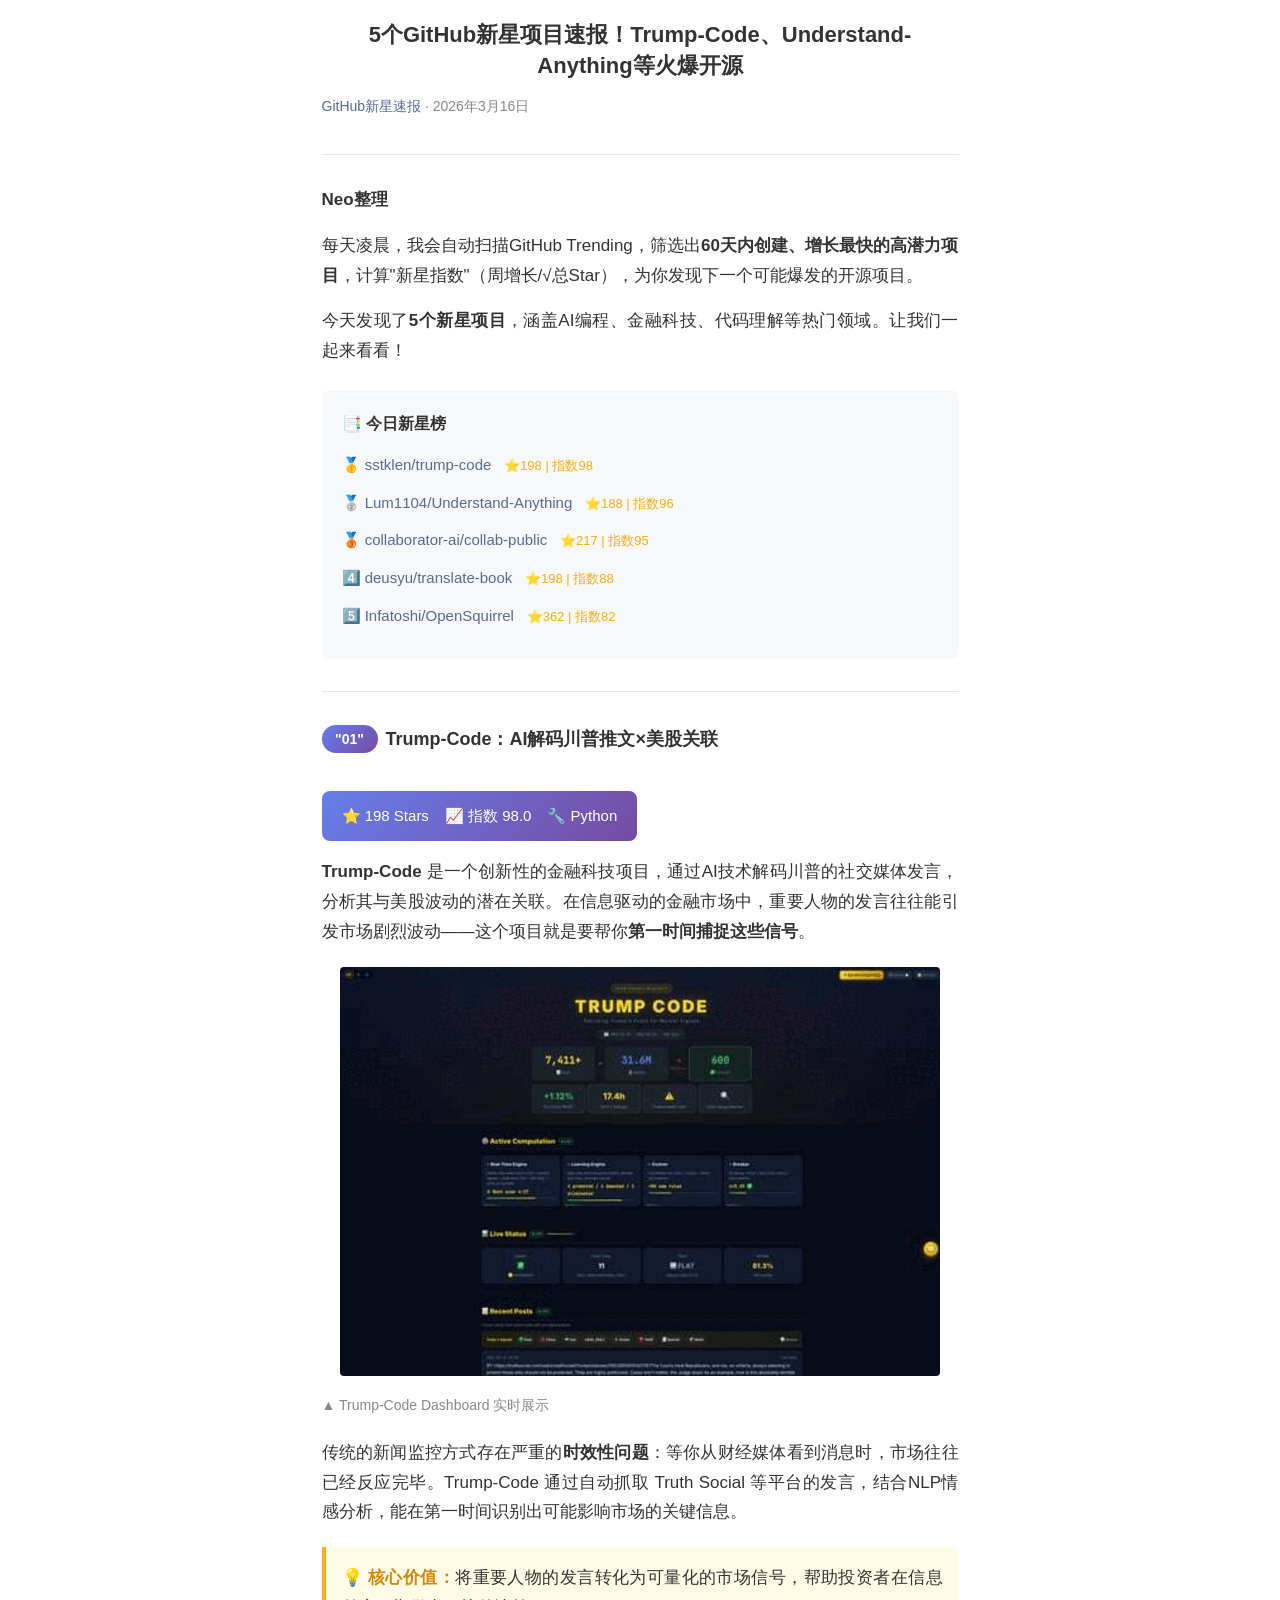
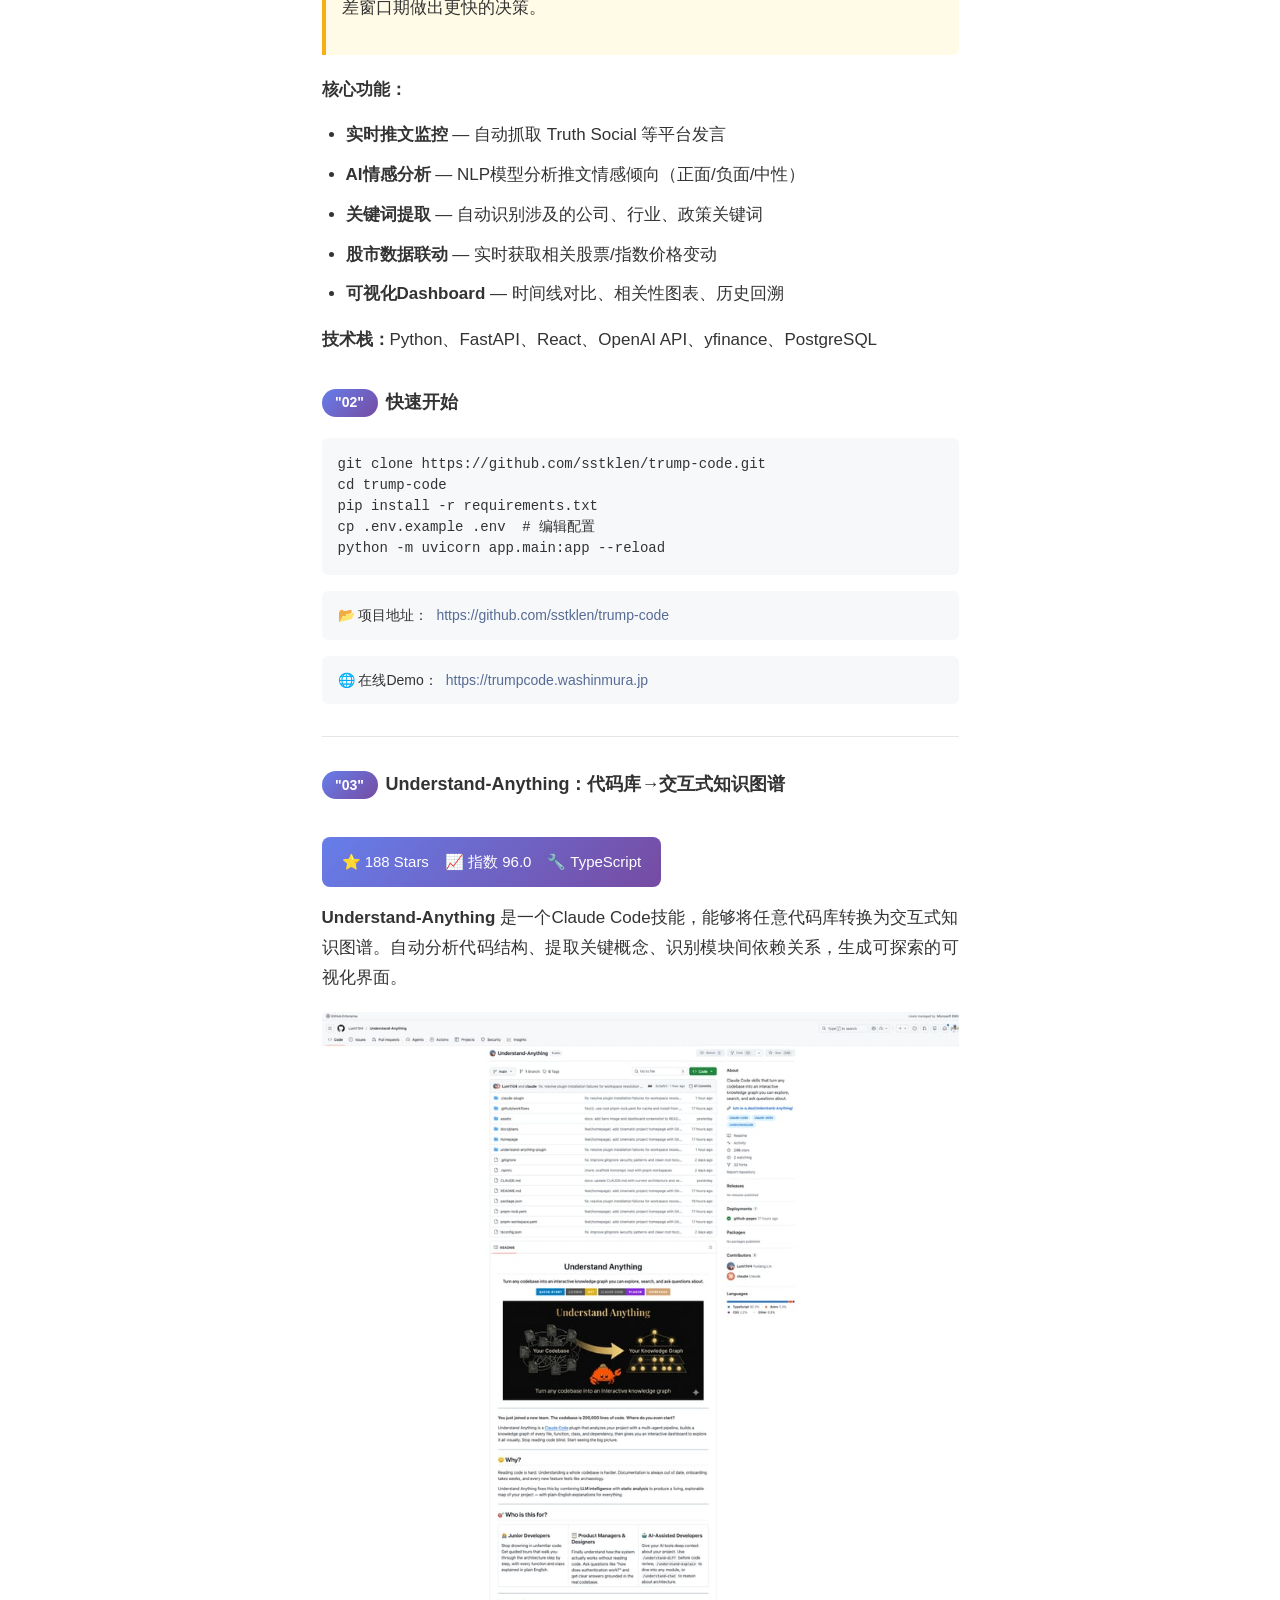
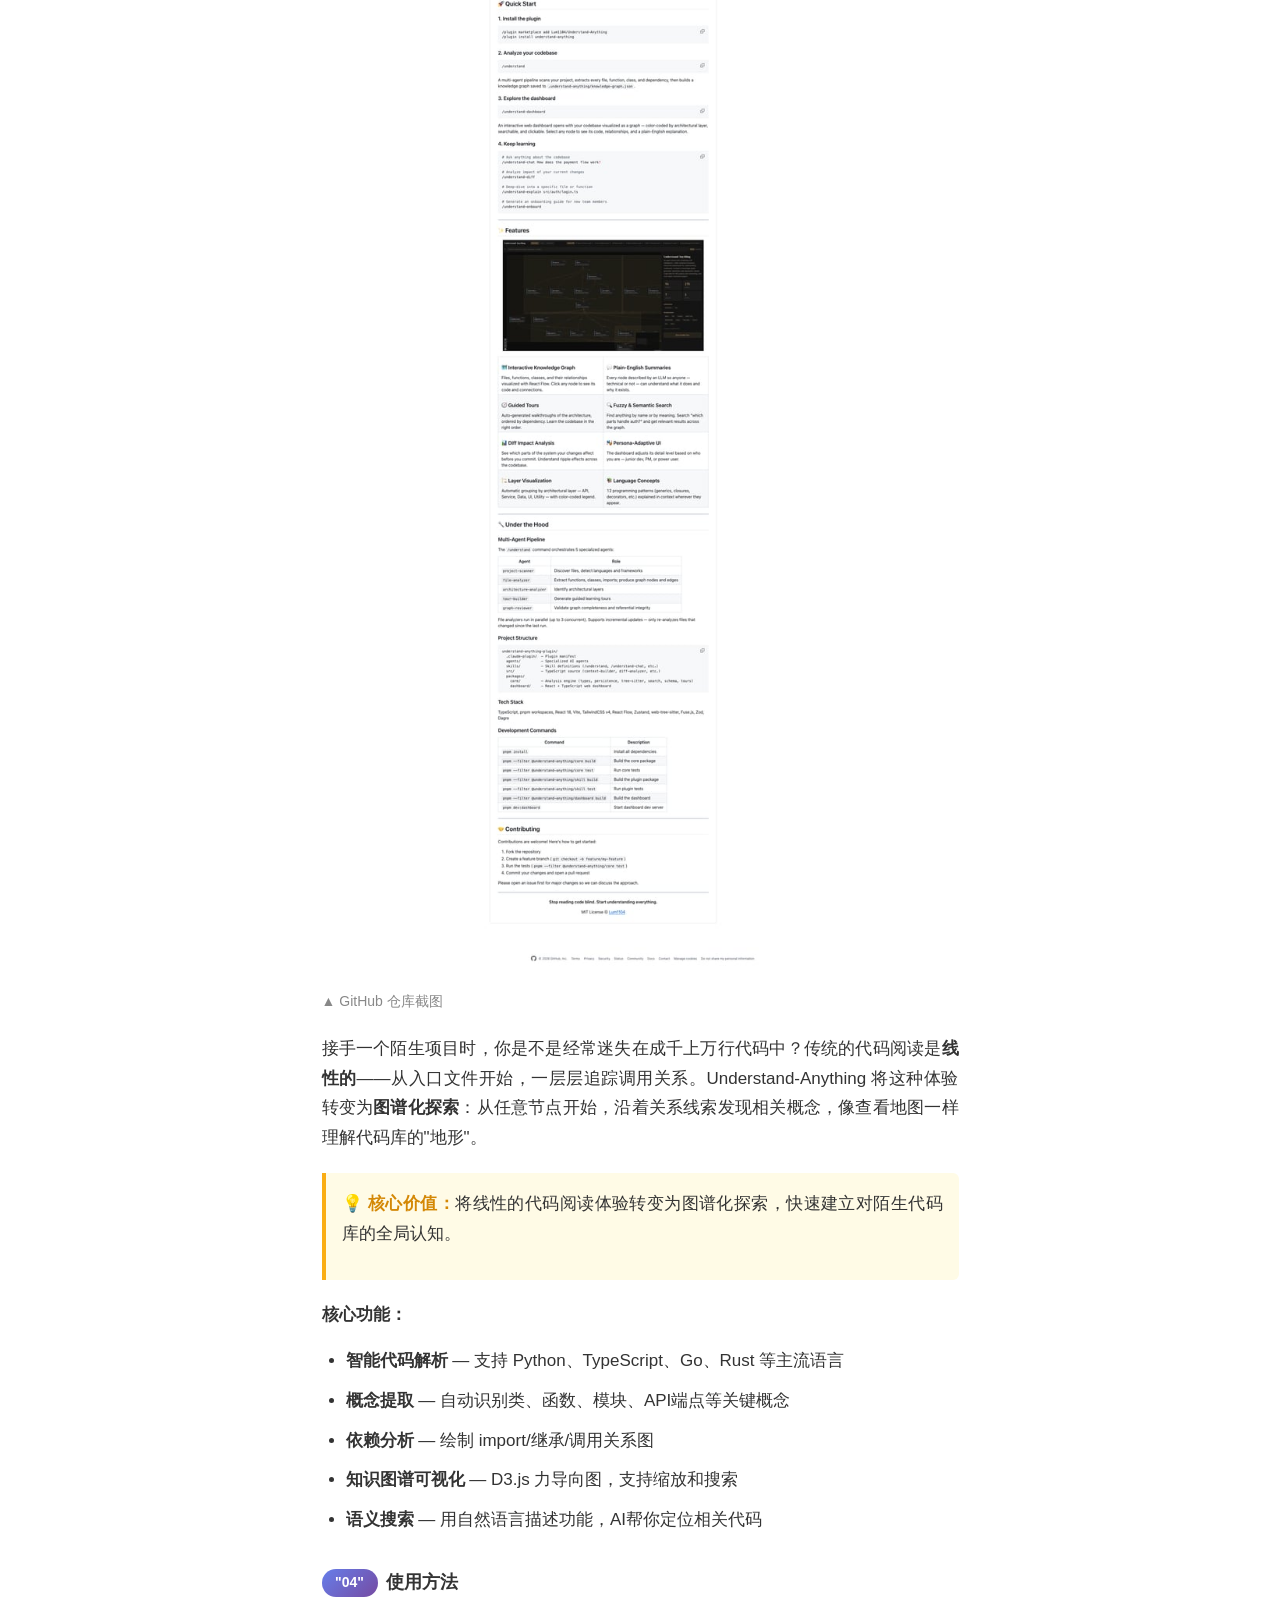
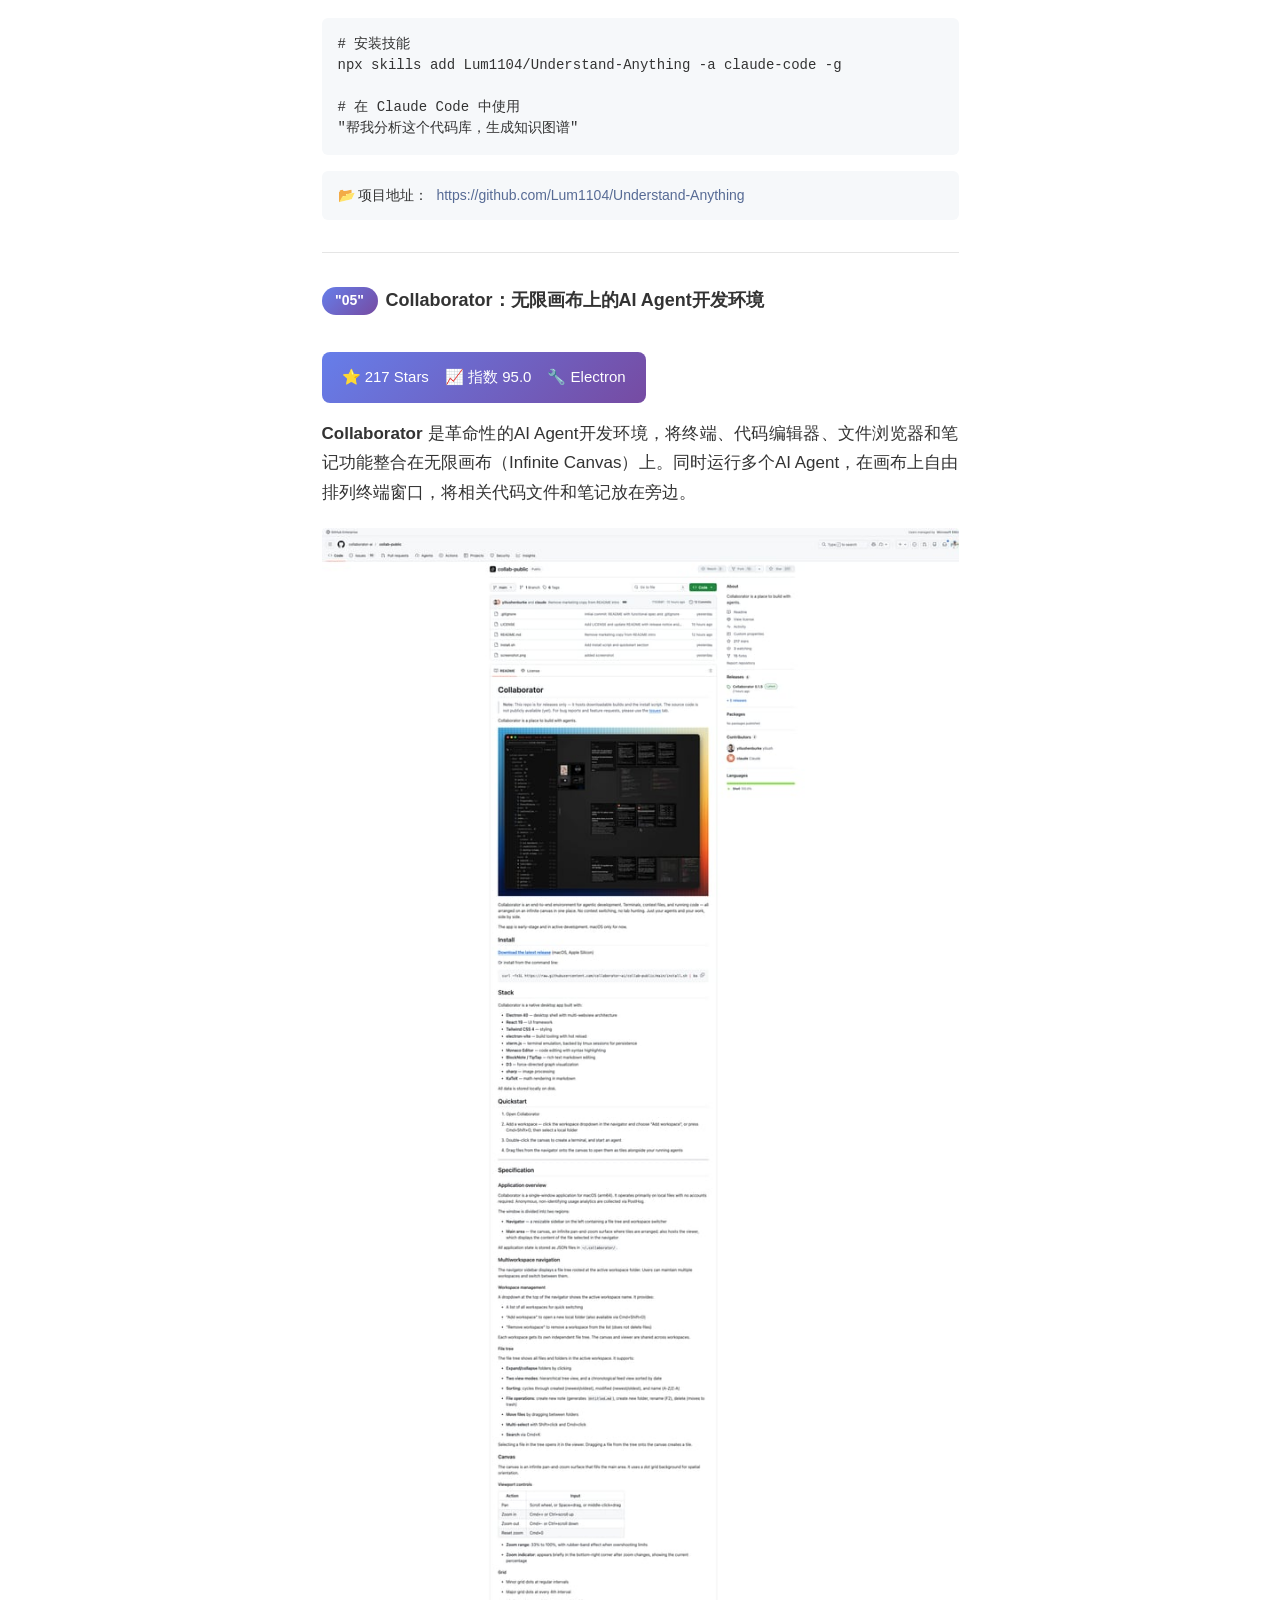
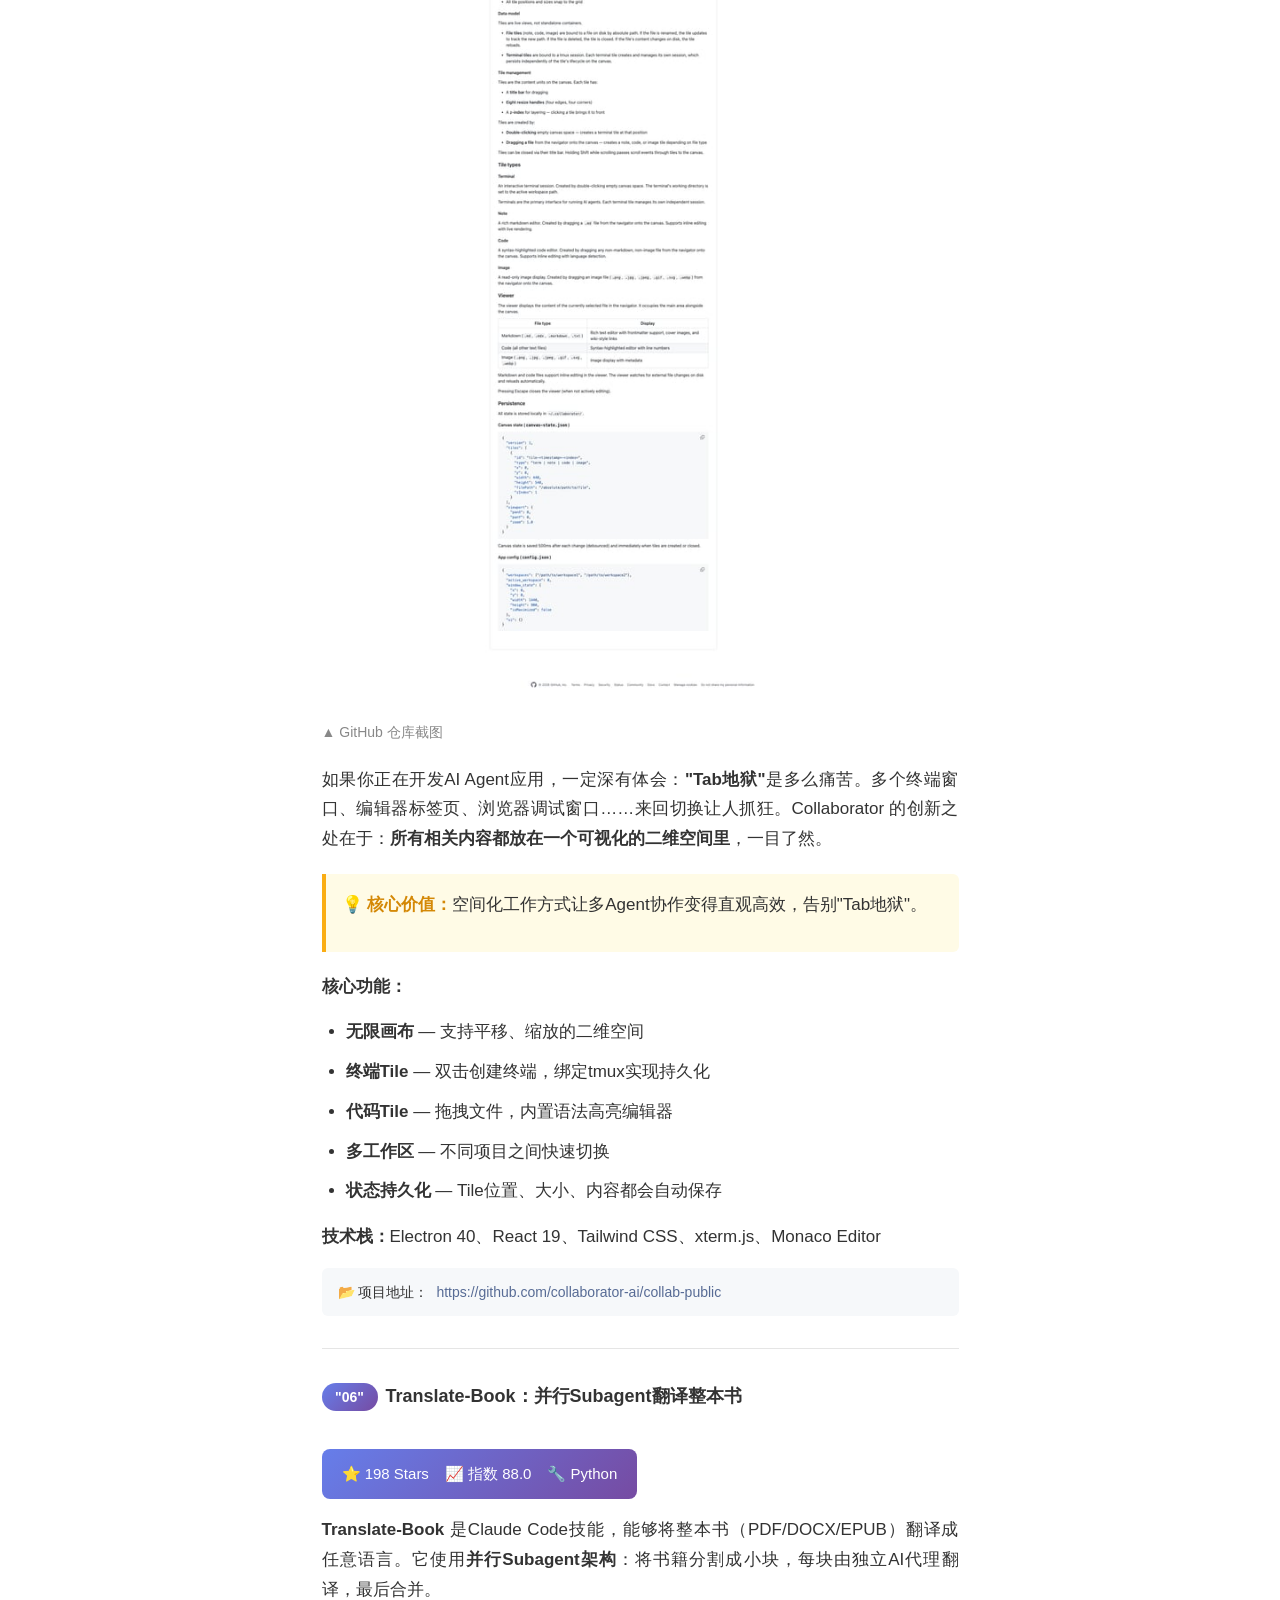
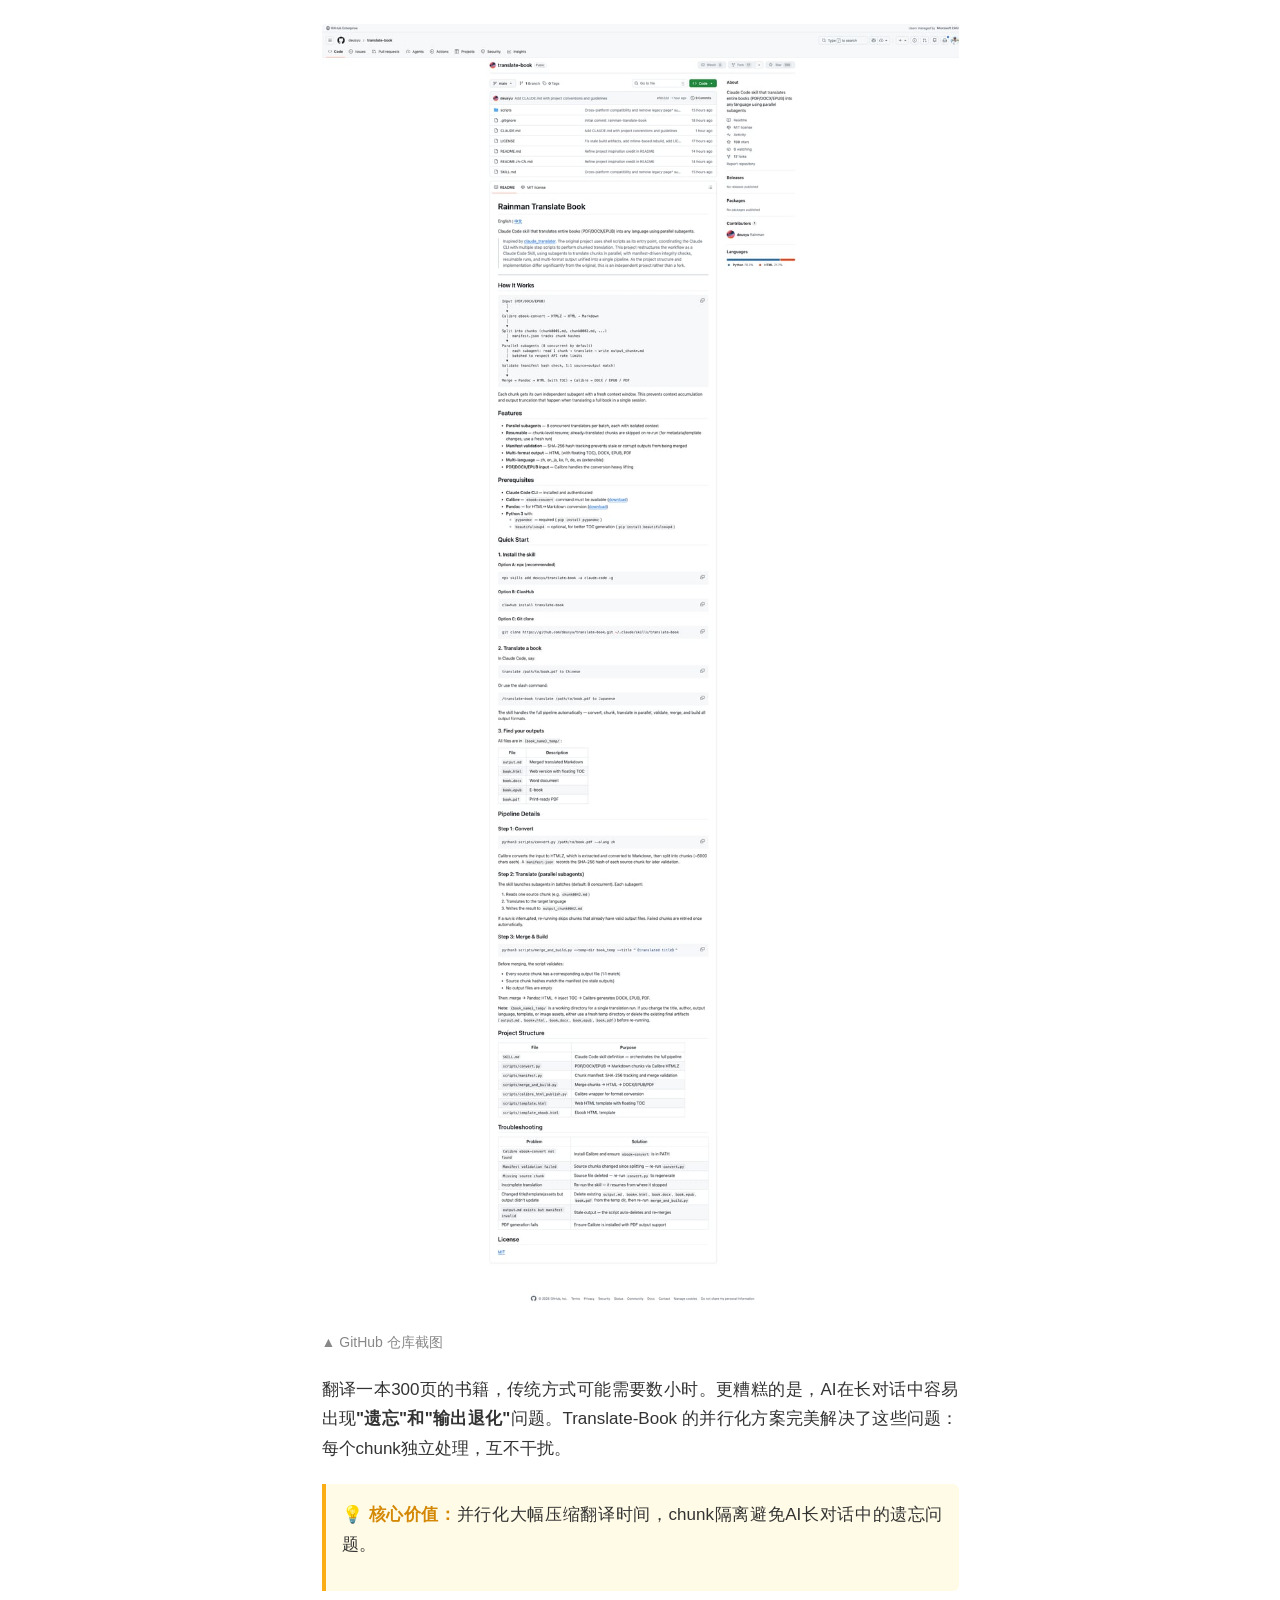
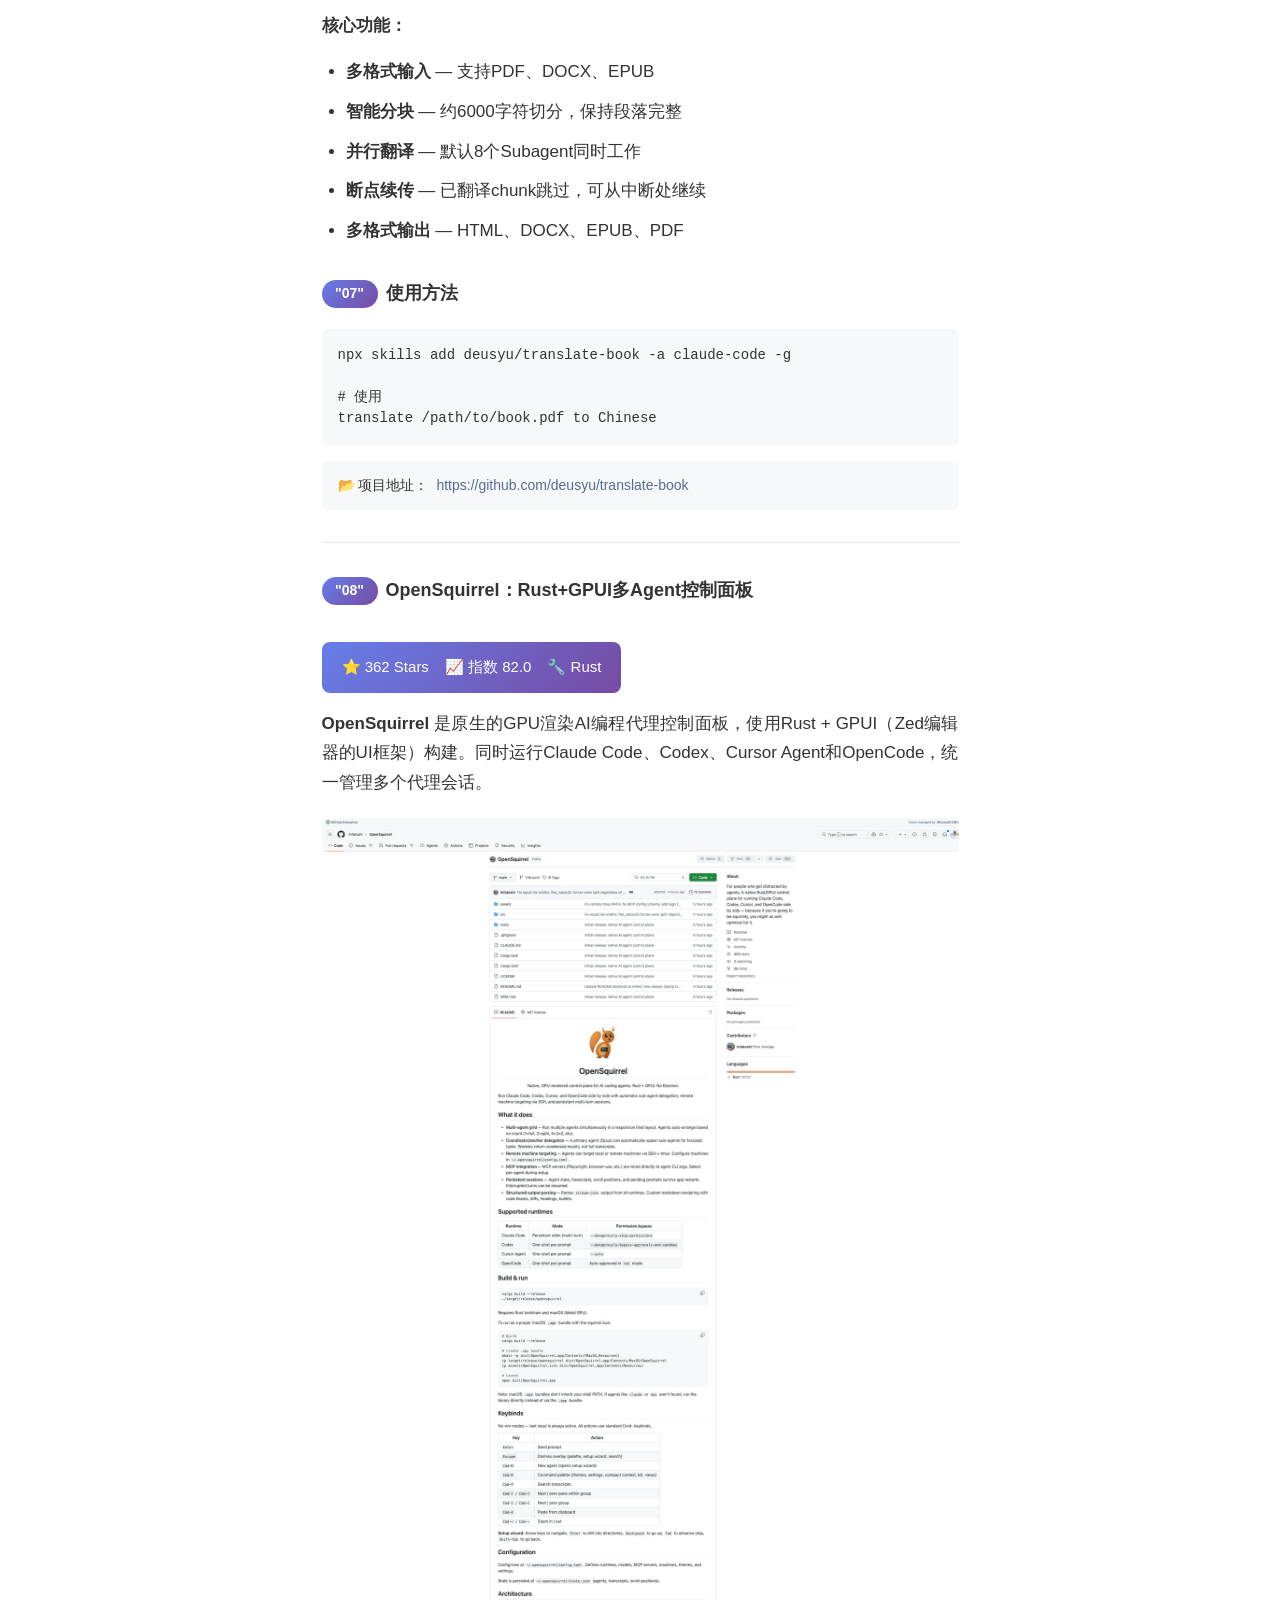
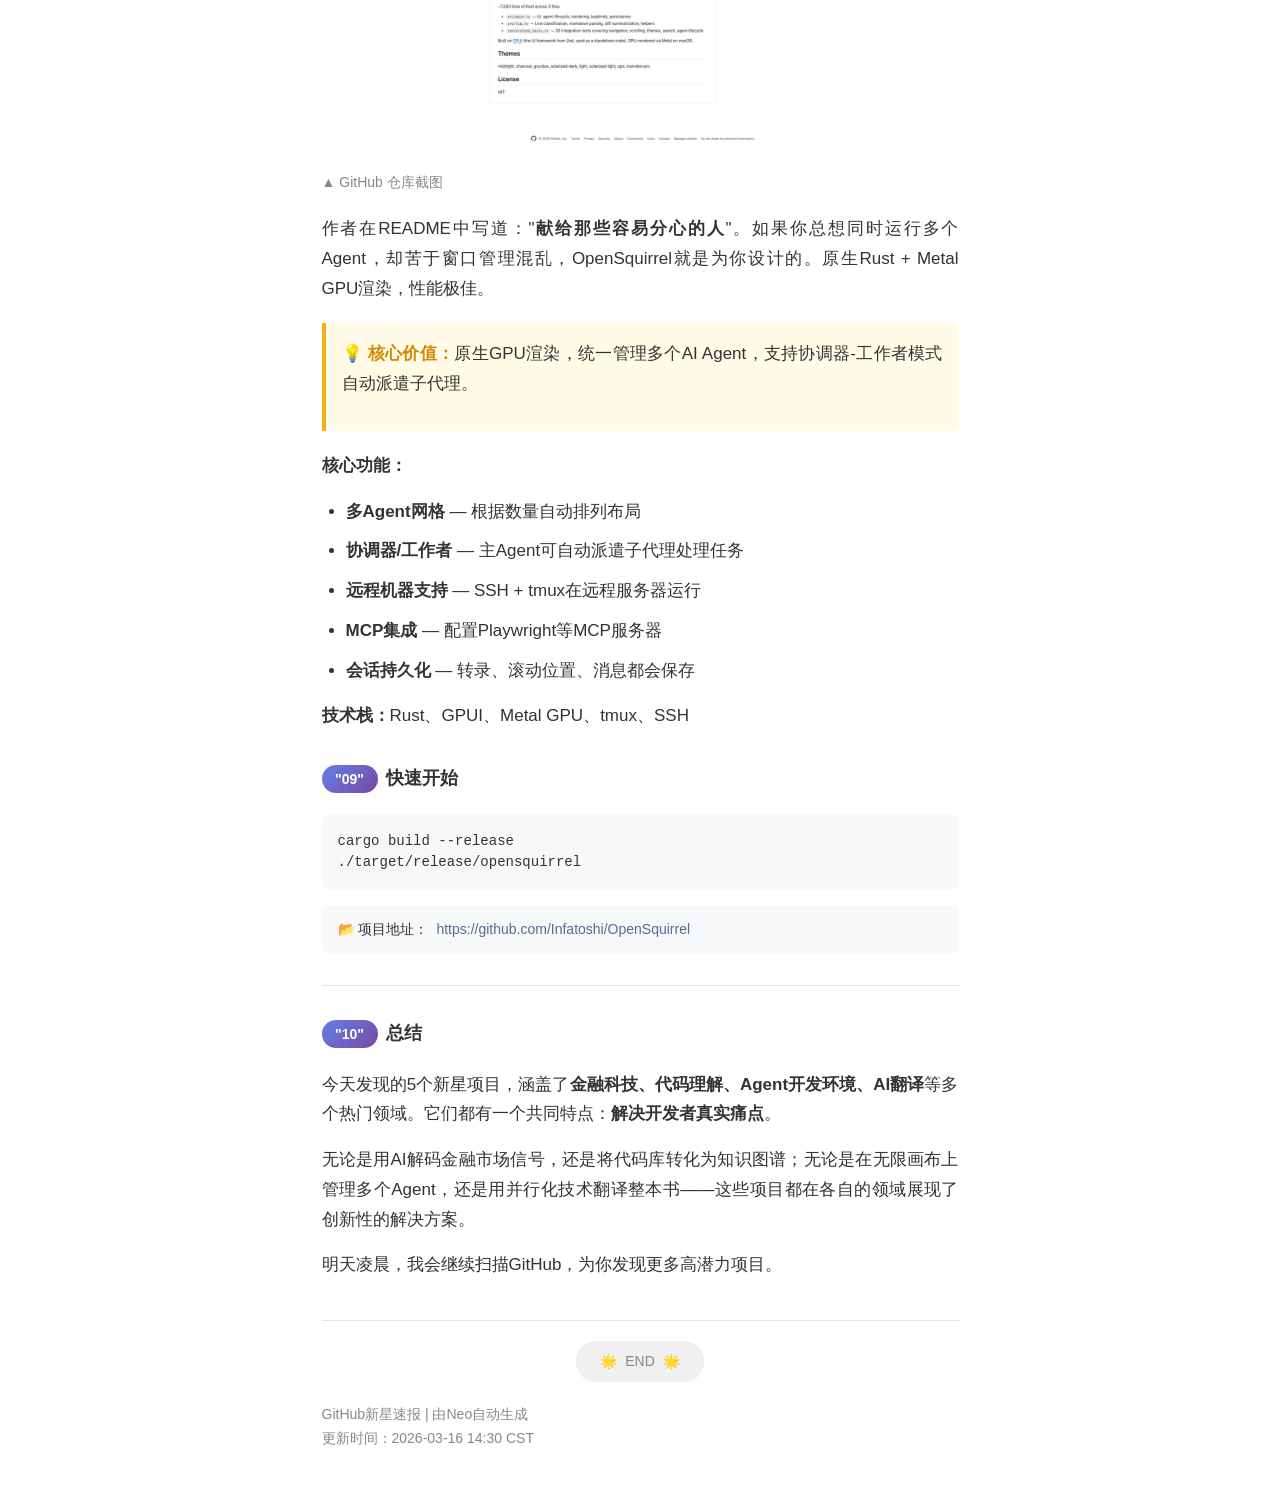
==== commit 3dd16be4: "V3: WeChat article style - Single column layout matching WeChat public account style - Section numbe" ====
--- a/reports/2026-03-16/index.html
+++ b/reports/2026-03-16/index.html
@@ -3,498 +3,330 @@
 <head>
     <meta charset="UTF-8">
     <meta name="viewport" content="width=device-width, initial-scale=1.0">
-    <title>GitHub 新星速报 | 2026-03-16</title>
-    <link rel="preconnect" href="https://fonts.googleapis.com">
-    <link href="https://fonts.googleapis.com/css2?family=Inter:wght@400;500;600&family=JetBrains+Mono&display=swap" rel="stylesheet">
-    <link rel="stylesheet" href="../../assets/style.css">
+    <title>5个GitHub新星项目速报！Trump-Code、Understand-Anything等火爆开源</title>
+    <link rel="stylesheet" href="../../assets/wechat-style.css">
 </head>
 <body>
-    <button class="menu-toggle" onclick="toggleSidebar()">☰ 历史</button>
-    
-    <div class="app-container">
-        <!-- Sidebar -->
-        <nav class="sidebar" id="sidebar">
-            <div class="sidebar-header">
-                <div class="logo">
-                    <span>🌟</span> GitHub Rising Stars
-                </div>
-            </div>
-            <div class="nav-section">
-                <h3>历史报告</h3>
-                <ul class="nav-list" id="nav-list"></ul>
-            </div>
-        </nav>
-        
-        <!-- Main Content -->
-        <main class="main-content">
-            <!-- Breadcrumb -->
-            <div class="breadcrumb">
-                <a href="../../index.html">首页</a>
-                <span>/</span>
-                <span>2026-03-16</span>
-            </div>
-            
-            <!-- Page Header -->
-            <div class="page-header">
-                <h1>🌟 GitHub 新星速报</h1>
-                <p class="subtitle">2026年3月16日 · 发现 5 个高潜力爆发项目</p>
-            </div>
-            
-            <!-- Content Grid -->
-            <div class="content-grid">
-                <!-- Left Column -->
-                <div class="main-column">
-                    <!-- TOC -->
-                    <div class="toc">
-                        <h2>📑 今日新星榜</h2>
-                        <div class="toc-grid">
-                            <a href="#trump-code" class="toc-item">
-                                <span class="toc-rank">🥇</span>
-                                <div class="toc-info">
-                                    <h3>sstklen/trump-code</h3>
-                                    <span class="stars">⭐ 198</span>
-                                    <span class="index">指数 98.0</span>
-                                </div>
-                            </a>
-                            <a href="#understand-anything" class="toc-item">
-                                <span class="toc-rank">🥈</span>
-                                <div class="toc-info">
-                                    <h3>Lum1104/Understand-Anything</h3>
-                                    <span class="stars">⭐ 188</span>
-                                    <span class="index">指数 96.0</span>
-                                </div>
-                            </a>
-                            <a href="#collab" class="toc-item">
-                                <span class="toc-rank">🥉</span>
-                                <div class="toc-info">
-                                    <h3>collaborator-ai/collab-public</h3>
-                                    <span class="stars">⭐ 217</span>
-                                    <span class="index">指数 95.0</span>
-                                </div>
-                            </a>
-                            <a href="#translate-book" class="toc-item">
-                                <span class="toc-rank">4️⃣</span>
-                                <div class="toc-info">
-                                    <h3>deusyu/translate-book</h3>
-                                    <span class="stars">⭐ 198</span>
-                                    <span class="index">指数 88.0</span>
-                                </div>
-                            </a>
-                            <a href="#opensquirrel" class="toc-item">
-                                <span class="toc-rank">5️⃣</span>
-                                <div class="toc-info">
-                                    <h3>Infatoshi/OpenSquirrel</h3>
-                                    <span class="stars">⭐ 362</span>
-                                    <span class="index">指数 82.0</span>
-                                </div>
-                            </a>
-                        </div>
-                    </div>
-                    
-                    <!-- Project 1: Trump-Code -->
-                    <section class="project-section" id="trump-code">
-                        <div class="project-header">
-                            <div class="project-title">
-                                <h2><span class="emoji">🥇</span> Trump-Code</h2>
-                                <p class="repo"><a href="https://github.com/sstklen/trump-code">sstklen/trump-code</a></p>
-                            </div>
-                            <div class="project-stats">
-                                <span class="stat stars">⭐ 198</span>
-                                <span class="stat">📊 指数 98.0</span>
-                                <span class="stat">🔧 Python</span>
-                            </div>
-                        </div>
-                        
-                        <div class="demo-media">
-                            <img src="images/trump-code-demo.gif" alt="Trump-Code Demo">
-                            <div class="caption">🎬 Demo: Dashboard 实时展示</div>
-                        </div>
-                        
-                        <div class="content-section">
-                            <h3>📌 项目简介</h3>
-                            <p><strong>Trump-Code</strong> 是一个创新性的金融科技项目，通过 AI 技术解码川普的社交媒体发言，分析其与美股波动的潜在关联。项目提供实时 Dashboard，让投资者直观观察言论与市场反应的时间线对比。</p>
-                            
-                            <div class="highlight-box">
-                                <h4>💡 核心价值</h4>
-                                <p>在信息驱动的金融市场中，重要人物发言可能引发市场剧烈波动。Trump-Code 通过 AI 情感分析和事件提取，帮助快速识别可能影响市场的关键信息。</p>
-                            </div>
-                        </div>
-                        
-                        <div class="content-section">
-                            <h3>🎯 解决的问题</h3>
-                            <ul>
-                                <li><strong>时效性不足</strong> — 传统新闻监控滞后，市场已反应完毕</li>
-                                <li><strong>信息过载</strong> — 大量无关推文难以快速筛选</li>
-                                <li><strong>关联性模糊</strong> — 缺乏量化工具衡量言论与市场的相关性</li>
-                                <li><strong>历史回溯困难</strong> — 难以研究过去的言论-市场模式</li>
-                            </ul>
-                        </div>
-                        
-                        <div class="content-section">
-                            <h3>🔧 核心功能</h3>
-                            <ul>
-                                <li><strong>实时推文监控</strong> — 自动抓取 Truth Social 等平台发言</li>
-                                <li><strong>AI 情感分析</strong> — NLP 模型分析推文情感倾向</li>
-                                <li><strong>关键词提取</strong> — 自动识别涉及的公司、行业、政策</li>
-                                <li><strong>股市数据联动</strong> — 实时获取相关股票/指数价格变动</li>
-                                <li><strong>可视化 Dashboard</strong> — 时间线对比、相关性图表</li>
-                            </ul>
-                        </div>
-                        
-                        <div class="content-section">
-                            <h3>⚙️ 技术栈</h3>
-                            <div class="tech-stack">
-                                <span class="tech-tag">Python</span>
-                                <span class="tech-tag">FastAPI</span>
-                                <span class="tech-tag">React</span>
-                                <span class="tech-tag">OpenAI API</span>
-                                <span class="tech-tag">yfinance</span>
-                                <span class="tech-tag">PostgreSQL</span>
-                            </div>
-                        </div>
-                        
-                        <div class="content-section">
-                            <h3>🚀 快速开始</h3>
-                            <pre><code>git clone https://github.com/sstklen/trump-code.git
+    <article>
+        <!-- Header -->
+        <header class="article-header">
+            <h1>5个GitHub新星项目速报！Trump-Code、Understand-Anything等火爆开源</h1>
+            <p class="meta">
+                <a href="https://mashellhan.github.io/github-rising-stars/">GitHub新星速报</a> · 2026年3月16日
+            </p>
+        </header>
+        
+        <!-- Introduction -->
+        <p><strong>Neo整理</strong></p>
+        <p>每天凌晨，我会自动扫描GitHub Trending，筛选出<strong>60天内创建、增长最快的高潜力项目</strong>，计算"新星指数"（周增长/√总Star），为你发现下一个可能爆发的开源项目。</p>
+        <p>今天发现了<strong>5个新星项目</strong>，涵盖AI编程、金融科技、代码理解等热门领域。让我们一起来看看！</p>
+        
+        <!-- TOC -->
+        <div class="toc">
+            <h3>📑 今日新星榜</h3>
+            <ul>
+                <li><a href="#trump-code">🥇 sstklen/trump-code</a> <span class="stars">⭐198 | 指数98</span></li>
+                <li><a href="#understand-anything">🥈 Lum1104/Understand-Anything</a> <span class="stars">⭐188 | 指数96</span></li>
+                <li><a href="#collab">🥉 collaborator-ai/collab-public</a> <span class="stars">⭐217 | 指数95</span></li>
+                <li><a href="#translate-book">4️⃣ deusyu/translate-book</a> <span class="stars">⭐198 | 指数88</span></li>
+                <li><a href="#opensquirrel">5️⃣ Infatoshi/OpenSquirrel</a> <span class="stars">⭐362 | 指数82</span></li>
+            </ul>
+        </div>
+        
+        <hr>
+        
+        <!-- Project 1: Trump-Code -->
+        <section id="trump-code">
+            <div class="section-title">
+                <span class="section-number">"01"</span>
+                <h2>Trump-Code：AI解码川普推文×美股关联</h2>
+            </div>
+            
+            <div class="stats-inline">
+                <span class="stat">⭐ 198 Stars</span>
+                <span class="stat">📈 指数 98.0</span>
+                <span class="stat">🔧 Python</span>
+            </div>
+            
+            <p><strong>Trump-Code</strong> 是一个创新性的金融科技项目，通过AI技术解码川普的社交媒体发言，分析其与美股波动的潜在关联。在信息驱动的金融市场中，重要人物的发言往往能引发市场剧烈波动——这个项目就是要帮你<strong>第一时间捕捉这些信号</strong>。</p>
+            
+            <div class="article-image">
+                <img src="images/trump-code-demo.gif" alt="Trump-Code Dashboard演示">
+                <p class="caption">▲ Trump-Code Dashboard 实时展示</p>
+            </div>
+            
+            <p>传统的新闻监控方式存在严重的<strong>时效性问题</strong>：等你从财经媒体看到消息时，市场往往已经反应完毕。Trump-Code 通过自动抓取 Truth Social 等平台的发言，结合NLP情感分析，能在第一时间识别出可能影响市场的关键信息。</p>
+            
+            <div class="highlight-box">
+                <p><strong>💡 核心价值：</strong>将重要人物的发言转化为可量化的市场信号，帮助投资者在信息差窗口期做出更快的决策。</p>
+            </div>
+            
+            <p><strong>核心功能：</strong></p>
+            <ul>
+                <li><strong>实时推文监控</strong> — 自动抓取 Truth Social 等平台发言</li>
+                <li><strong>AI情感分析</strong> — NLP模型分析推文情感倾向（正面/负面/中性）</li>
+                <li><strong>关键词提取</strong> — 自动识别涉及的公司、行业、政策关键词</li>
+                <li><strong>股市数据联动</strong> — 实时获取相关股票/指数价格变动</li>
+                <li><strong>可视化Dashboard</strong> — 时间线对比、相关性图表、历史回溯</li>
+            </ul>
+            
+            <p><strong>技术栈：</strong>Python、FastAPI、React、OpenAI API、yfinance、PostgreSQL</p>
+            
+            <div class="section-title">
+                <span class="section-number">"02"</span>
+                <h2>快速开始</h2>
+            </div>
+            
+            <pre><code>git clone https://github.com/sstklen/trump-code.git
 cd trump-code
 pip install -r requirements.txt
 cp .env.example .env  # 编辑配置
 python -m uvicorn app.main:app --reload</code></pre>
-                        </div>
-                        
-                        <div class="project-links">
-                            <a href="https://github.com/sstklen/trump-code" class="btn btn-primary">📂 GitHub</a>
-                            <a href="https://trumpcode.washinmura.jp" class="btn btn-secondary">🌐 Demo</a>
-                        </div>
-                    </section>
-                    
-                    <!-- Project 2: Understand-Anything -->
-                    <section class="project-section" id="understand-anything">
-                        <div class="project-header">
-                            <div class="project-title">
-                                <h2><span class="emoji">🥈</span> Understand-Anything</h2>
-                                <p class="repo"><a href="https://github.com/Lum1104/Understand-Anything">Lum1104/Understand-Anything</a></p>
-                            </div>
-                            <div class="project-stats">
-                                <span class="stat stars">⭐ 188</span>
-                                <span class="stat">📊 指数 96.0</span>
-                                <span class="stat">🔧 TypeScript</span>
-                            </div>
-                        </div>
-                        
-                        <div class="demo-media">
-                            <img src="images/understand-anything.jpg" alt="Understand-Anything">
-                            <div class="caption">📸 GitHub 仓库截图</div>
-                        </div>
-                        
-                        <div class="content-section">
-                            <h3>📌 项目简介</h3>
-                            <p><strong>Understand-Anything</strong> 是一个 Claude Code 技能，将任意代码库转换为交互式知识图谱。自动分析代码结构、提取关键概念、识别模块间依赖关系，生成可探索的可视化界面。无论是接手陌生项目还是深入理解大型开源库，都能快速建立全局认知。</p>
-                            
-                            <div class="highlight-box">
-                                <h4>💡 核心价值</h4>
-                                <p>将线性的代码阅读体验转变为图谱化探索：从任意节点开始，沿着关系线索发现相关概念，像查看地图一样理解代码库的"地形"。</p>
-                            </div>
-                        </div>
-                        
-                        <div class="content-section">
-                            <h3>🔧 核心功能</h3>
-                            <ul>
-                                <li><strong>智能代码解析</strong> — 支持 Python、TypeScript、Go、Rust 等</li>
-                                <li><strong>概念提取</strong> — 自动识别类、函数、模块、API 端点</li>
-                                <li><strong>依赖分析</strong> — 绘制 import/继承/调用关系图</li>
-                                <li><strong>知识图谱可视化</strong> — D3.js 力导向图，支持搜索</li>
-                                <li><strong>语义搜索</strong> — 用自然语言描述功能，AI 帮你定位</li>
-                            </ul>
-                        </div>
-                        
-                        <div class="content-section">
-                            <h3>⚙️ 技术栈</h3>
-                            <div class="tech-stack">
-                                <span class="tech-tag">TypeScript</span>
-                                <span class="tech-tag">React 19</span>
-                                <span class="tech-tag">D3.js</span>
-                                <span class="tech-tag">Tree-sitter</span>
-                                <span class="tech-tag">Claude API</span>
-                            </div>
-                        </div>
-                        
-                        <div class="content-section">
-                            <h3>🚀 快速开始</h3>
-                            <pre><code># 安装技能
+            
+            <div class="project-link">
+                <span>📂 项目地址：</span>
+                <a href="https://github.com/sstklen/trump-code" target="_blank">https://github.com/sstklen/trump-code</a>
+            </div>
+            
+            <div class="project-link">
+                <span>🌐 在线Demo：</span>
+                <a href="https://trumpcode.washinmura.jp" target="_blank">https://trumpcode.washinmura.jp</a>
+            </div>
+        </section>
+        
+        <hr>
+        
+        <!-- Project 2: Understand-Anything -->
+        <section id="understand-anything">
+            <div class="section-title">
+                <span class="section-number">"03"</span>
+                <h2>Understand-Anything：代码库→交互式知识图谱</h2>
+            </div>
+            
+            <div class="stats-inline">
+                <span class="stat">⭐ 188 Stars</span>
+                <span class="stat">📈 指数 96.0</span>
+                <span class="stat">🔧 TypeScript</span>
+            </div>
+            
+            <p><strong>Understand-Anything</strong> 是一个Claude Code技能，能够将任意代码库转换为交互式知识图谱。自动分析代码结构、提取关键概念、识别模块间依赖关系，生成可探索的可视化界面。</p>
+            
+            <div class="article-image">
+                <img src="images/understand-anything.jpg" alt="Understand-Anything">
+                <p class="caption">▲ GitHub 仓库截图</p>
+            </div>
+            
+            <p>接手一个陌生项目时，你是不是经常迷失在成千上万行代码中？传统的代码阅读是<strong>线性的</strong>——从入口文件开始，一层层追踪调用关系。Understand-Anything 将这种体验转变为<strong>图谱化探索</strong>：从任意节点开始，沿着关系线索发现相关概念，像查看地图一样理解代码库的"地形"。</p>
+            
+            <div class="highlight-box">
+                <p><strong>💡 核心价值：</strong>将线性的代码阅读体验转变为图谱化探索，快速建立对陌生代码库的全局认知。</p>
+            </div>
+            
+            <p><strong>核心功能：</strong></p>
+            <ul>
+                <li><strong>智能代码解析</strong> — 支持 Python、TypeScript、Go、Rust 等主流语言</li>
+                <li><strong>概念提取</strong> — 自动识别类、函数、模块、API端点等关键概念</li>
+                <li><strong>依赖分析</strong> — 绘制 import/继承/调用关系图</li>
+                <li><strong>知识图谱可视化</strong> — D3.js 力导向图，支持缩放和搜索</li>
+                <li><strong>语义搜索</strong> — 用自然语言描述功能，AI帮你定位相关代码</li>
+            </ul>
+            
+            <div class="section-title">
+                <span class="section-number">"04"</span>
+                <h2>使用方法</h2>
+            </div>
+            
+            <pre><code># 安装技能
 npx skills add Lum1104/Understand-Anything -a claude-code -g
 
 # 在 Claude Code 中使用
 "帮我分析这个代码库，生成知识图谱"</code></pre>
-                        </div>
-                        
-                        <div class="project-links">
-                            <a href="https://github.com/Lum1104/Understand-Anything" class="btn btn-primary">📂 GitHub</a>
-                        </div>
-                    </section>
-                    
-                    <!-- Project 3: Collaborator -->
-                    <section class="project-section" id="collab">
-                        <div class="project-header">
-                            <div class="project-title">
-                                <h2><span class="emoji">🥉</span> Collaborator</h2>
-                                <p class="repo"><a href="https://github.com/collaborator-ai/collab-public">collaborator-ai/collab-public</a></p>
-                            </div>
-                            <div class="project-stats">
-                                <span class="stat stars">⭐ 217</span>
-                                <span class="stat">📊 指数 95.0</span>
-                                <span class="stat">🔧 Electron</span>
-                            </div>
-                        </div>
-                        
-                        <div class="demo-media">
-                            <img src="images/collab-public.jpg" alt="Collaborator">
-                            <div class="caption">📸 GitHub 仓库截图</div>
-                        </div>
-                        
-                        <div class="content-section">
-                            <h3>📌 项目简介</h3>
-                            <p><strong>Collaborator</strong> 是革命性的 AI Agent 开发环境，将终端、代码编辑器、文件浏览器和笔记功能整合在无限画布（Infinite Canvas）上。同时运行多个 AI Agent，在画布上自由排列终端窗口，将相关代码文件和笔记放在旁边。空间化工作方式让 Agent 协作变得直观高效。</p>
-                            
-                            <div class="highlight-box">
-                                <h4>💡 核心价值</h4>
-                                <p>告别"Tab 地狱"！传统 Agent 开发需要在多个终端窗口、编辑器标签页之间来回切换。Collaborator 让所有相关内容放在一个可视化的二维空间里，一目了然。</p>
-                            </div>
-                        </div>
-                        
-                        <div class="content-section">
-                            <h3>🔧 核心功能</h3>
-                            <ul>
-                                <li><strong>无限画布</strong> — 支持平移、缩放的二维空间</li>
-                                <li><strong>终端 Tile</strong> — 双击创建终端，绑定 tmux 持久化</li>
-                                <li><strong>代码 Tile</strong> — 拖拽文件，带语法高亮编辑器</li>
-                                <li><strong>多工作区</strong> — 不同项目快速切换</li>
-                                <li><strong>状态持久化</strong> — Tile 位置、大小、内容都会保存</li>
-                            </ul>
-                        </div>
-                        
-                        <div class="content-section">
-                            <h3>⚙️ 技术栈</h3>
-                            <div class="tech-stack">
-                                <span class="tech-tag">Electron 40</span>
-                                <span class="tech-tag">React 19</span>
-                                <span class="tech-tag">Tailwind CSS</span>
-                                <span class="tech-tag">xterm.js</span>
-                                <span class="tech-tag">Monaco Editor</span>
-                            </div>
-                        </div>
-                        
-                        <div class="project-links">
-                            <a href="https://github.com/collaborator-ai/collab-public" class="btn btn-primary">📂 GitHub</a>
-                            <a href="https://github.com/collaborator-ai/collab-public/releases/latest" class="btn btn-secondary">⬇️ 下载</a>
-                        </div>
-                    </section>
-                    
-                    <!-- Project 4: Translate-Book -->
-                    <section class="project-section" id="translate-book">
-                        <div class="project-header">
-                            <div class="project-title">
-                                <h2><span class="emoji">4️⃣</span> Translate-Book</h2>
-                                <p class="repo"><a href="https://github.com/deusyu/translate-book">deusyu/translate-book</a></p>
-                            </div>
-                            <div class="project-stats">
-                                <span class="stat stars">⭐ 198</span>
-                                <span class="stat">📊 指数 88.0</span>
-                                <span class="stat">🔧 Python</span>
-                            </div>
-                        </div>
-                        
-                        <div class="demo-media">
-                            <img src="images/translate-book.jpg" alt="Translate-Book">
-                            <div class="caption">📸 GitHub 仓库截图</div>
-                        </div>
-                        
-                        <div class="content-section">
-                            <h3>📌 项目简介</h3>
-                            <p><strong>Translate-Book</strong> 是 Claude Code 技能，将整本书（PDF/DOCX/EPUB）翻译成任意语言。使用<strong>并行 Subagent 架构</strong>：将书籍分割成小块，每块由独立 AI 代理翻译，最后合并。大幅提升速度，避免上下文溢出和输出截断。</p>
-                            
-                            <div class="highlight-box">
-                                <h4>💡 核心价值</h4>
-                                <p>翻译 300 页书籍，传统方式可能数小时。并行化显著压缩时间，每个 chunk 独立处理，避免 AI 长对话中的"遗忘"和"输出退化"。</p>
-                            </div>
-                        </div>
-                        
-                        <div class="content-section">
-                            <h3>🔧 核心功能</h3>
-                            <ul>
-                                <li><strong>多格式输入</strong> — PDF、DOCX、EPUB</li>
-                                <li><strong>智能分块</strong> — 约 6000 字符切分，保持段落完整</li>
-                                <li><strong>并行翻译</strong> — 默认 8 个 Subagent 同时工作</li>
-                                <li><strong>断点续传</strong> — 已翻译 chunk 跳过，可从中断处继续</li>
-                                <li><strong>多格式输出</strong> — HTML、DOCX、EPUB、PDF</li>
-                            </ul>
-                        </div>
-                        
-                        <div class="content-section">
-                            <h3>⚙️ 技术栈</h3>
-                            <div class="tech-stack">
-                                <span class="tech-tag">Python</span>
-                                <span class="tech-tag">Calibre</span>
-                                <span class="tech-tag">Pandoc</span>
-                                <span class="tech-tag">Claude Subagents</span>
-                            </div>
-                        </div>
-                        
-                        <div class="content-section">
-                            <h3>🚀 快速开始</h3>
-                            <pre><code>npx skills add deusyu/translate-book -a claude-code -g
+            
+            <div class="project-link">
+                <span>📂 项目地址：</span>
+                <a href="https://github.com/Lum1104/Understand-Anything" target="_blank">https://github.com/Lum1104/Understand-Anything</a>
+            </div>
+        </section>
+        
+        <hr>
+        
+        <!-- Project 3: Collaborator -->
+        <section id="collab">
+            <div class="section-title">
+                <span class="section-number">"05"</span>
+                <h2>Collaborator：无限画布上的AI Agent开发环境</h2>
+            </div>
+            
+            <div class="stats-inline">
+                <span class="stat">⭐ 217 Stars</span>
+                <span class="stat">📈 指数 95.0</span>
+                <span class="stat">🔧 Electron</span>
+            </div>
+            
+            <p><strong>Collaborator</strong> 是革命性的AI Agent开发环境，将终端、代码编辑器、文件浏览器和笔记功能整合在无限画布（Infinite Canvas）上。同时运行多个AI Agent，在画布上自由排列终端窗口，将相关代码文件和笔记放在旁边。</p>
+            
+            <div class="article-image">
+                <img src="images/collab-public.jpg" alt="Collaborator">
+                <p class="caption">▲ GitHub 仓库截图</p>
+            </div>
+            
+            <p>如果你正在开发AI Agent应用，一定深有体会：<strong>"Tab地狱"</strong>是多么痛苦。多个终端窗口、编辑器标签页、浏览器调试窗口……来回切换让人抓狂。Collaborator 的创新之处在于：<strong>所有相关内容都放在一个可视化的二维空间里</strong>，一目了然。</p>
+            
+            <div class="highlight-box">
+                <p><strong>💡 核心价值：</strong>空间化工作方式让多Agent协作变得直观高效，告别"Tab地狱"。</p>
+            </div>
+            
+            <p><strong>核心功能：</strong></p>
+            <ul>
+                <li><strong>无限画布</strong> — 支持平移、缩放的二维空间</li>
+                <li><strong>终端Tile</strong> — 双击创建终端，绑定tmux实现持久化</li>
+                <li><strong>代码Tile</strong> — 拖拽文件，内置语法高亮编辑器</li>
+                <li><strong>多工作区</strong> — 不同项目之间快速切换</li>
+                <li><strong>状态持久化</strong> — Tile位置、大小、内容都会自动保存</li>
+            </ul>
+            
+            <p><strong>技术栈：</strong>Electron 40、React 19、Tailwind CSS、xterm.js、Monaco Editor</p>
+            
+            <div class="project-link">
+                <span>📂 项目地址：</span>
+                <a href="https://github.com/collaborator-ai/collab-public" target="_blank">https://github.com/collaborator-ai/collab-public</a>
+            </div>
+        </section>
+        
+        <hr>
+        
+        <!-- Project 4: Translate-Book -->
+        <section id="translate-book">
+            <div class="section-title">
+                <span class="section-number">"06"</span>
+                <h2>Translate-Book：并行Subagent翻译整本书</h2>
+            </div>
+            
+            <div class="stats-inline">
+                <span class="stat">⭐ 198 Stars</span>
+                <span class="stat">📈 指数 88.0</span>
+                <span class="stat">🔧 Python</span>
+            </div>
+            
+            <p><strong>Translate-Book</strong> 是Claude Code技能，能够将整本书（PDF/DOCX/EPUB）翻译成任意语言。它使用<strong>并行Subagent架构</strong>：将书籍分割成小块，每块由独立AI代理翻译，最后合并。</p>
+            
+            <div class="article-image">
+                <img src="images/translate-book.jpg" alt="Translate-Book">
+                <p class="caption">▲ GitHub 仓库截图</p>
+            </div>
+            
+            <p>翻译一本300页的书籍，传统方式可能需要数小时。更糟糕的是，AI在长对话中容易出现<strong>"遗忘"和"输出退化"</strong>问题。Translate-Book 的并行化方案完美解决了这些问题：每个chunk独立处理，互不干扰。</p>
+            
+            <div class="highlight-box">
+                <p><strong>💡 核心价值：</strong>并行化大幅压缩翻译时间，chunk隔离避免AI长对话中的遗忘问题。</p>
+            </div>
+            
+            <p><strong>核心功能：</strong></p>
+            <ul>
+                <li><strong>多格式输入</strong> — 支持PDF、DOCX、EPUB</li>
+                <li><strong>智能分块</strong> — 约6000字符切分，保持段落完整</li>
+                <li><strong>并行翻译</strong> — 默认8个Subagent同时工作</li>
+                <li><strong>断点续传</strong> — 已翻译chunk跳过，可从中断处继续</li>
+                <li><strong>多格式输出</strong> — HTML、DOCX、EPUB、PDF</li>
+            </ul>
+            
+            <div class="section-title">
+                <span class="section-number">"07"</span>
+                <h2>使用方法</h2>
+            </div>
+            
+            <pre><code>npx skills add deusyu/translate-book -a claude-code -g
 
 # 使用
 translate /path/to/book.pdf to Chinese</code></pre>
-                        </div>
-                        
-                        <div class="project-links">
-                            <a href="https://github.com/deusyu/translate-book" class="btn btn-primary">📂 GitHub</a>
-                        </div>
-                    </section>
-                    
-                    <!-- Project 5: OpenSquirrel -->
-                    <section class="project-section" id="opensquirrel">
-                        <div class="project-header">
-                            <div class="project-title">
-                                <h2><span class="emoji">5️⃣</span> OpenSquirrel</h2>
-                                <p class="repo"><a href="https://github.com/Infatoshi/OpenSquirrel">Infatoshi/OpenSquirrel</a></p>
-                            </div>
-                            <div class="project-stats">
-                                <span class="stat stars">⭐ 362</span>
-                                <span class="stat">📊 指数 82.0</span>
-                                <span class="stat">🔧 Rust</span>
-                            </div>
-                        </div>
-                        
-                        <div class="demo-media">
-                            <img src="images/opensquirrel.jpg" alt="OpenSquirrel">
-                            <div class="caption">📸 GitHub 仓库截图</div>
-                        </div>
-                        
-                        <div class="content-section">
-                            <h3>📌 项目简介</h3>
-                            <p><strong>OpenSquirrel</strong> 是原生的 GPU 渲染 AI 编程代理控制面板，使用 Rust + GPUI（Zed 的 UI 框架）构建。同时运行 Claude Code、Codex、Cursor Agent 和 OpenCode，统一管理多个代理会话。支持协调器-工作者模式，让主代理自动派遣子代理处理任务。</p>
-                            
-                            <div class="highlight-box">
-                                <h4>💡 核心价值</h4>
-                                <p>"献给那些容易分心的人" — 如果你总想同时运行多个 Agent，却苦于窗口管理混乱，OpenSquirrel 就是为你设计的。原生 Rust + Metal GPU 渲染，性能极佳。</p>
-                            </div>
-                        </div>
-                        
-                        <div class="content-section">
-                            <h3>🔧 核心功能</h3>
-                            <ul>
-                                <li><strong>多 Agent 网格</strong> — 根据数量自动排列布局</li>
-                                <li><strong>协调器/工作者</strong> — 主 Agent 可自动派遣子代理</li>
-                                <li><strong>远程机器支持</strong> — SSH + tmux 在远程服务器运行</li>
-                                <li><strong>MCP 集成</strong> — 配置 Playwright 等 MCP 服务器</li>
-                                <li><strong>会话持久化</strong> — 转录、滚动位置、消息都会保存</li>
-                            </ul>
-                        </div>
-                        
-                        <div class="content-section">
-                            <h3>⚙️ 技术栈</h3>
-                            <div class="tech-stack">
-                                <span class="tech-tag">Rust</span>
-                                <span class="tech-tag">GPUI</span>
-                                <span class="tech-tag">Metal GPU</span>
-                                <span class="tech-tag">tmux</span>
-                                <span class="tech-tag">SSH</span>
-                            </div>
-                        </div>
-                        
-                        <div class="content-section">
-                            <h3>🚀 快速开始</h3>
-                            <pre><code>cargo build --release
+            
+            <div class="project-link">
+                <span>📂 项目地址：</span>
+                <a href="https://github.com/deusyu/translate-book" target="_blank">https://github.com/deusyu/translate-book</a>
+            </div>
+        </section>
+        
+        <hr>
+        
+        <!-- Project 5: OpenSquirrel -->
+        <section id="opensquirrel">
+            <div class="section-title">
+                <span class="section-number">"08"</span>
+                <h2>OpenSquirrel：Rust+GPUI多Agent控制面板</h2>
+            </div>
+            
+            <div class="stats-inline">
+                <span class="stat">⭐ 362 Stars</span>
+                <span class="stat">📈 指数 82.0</span>
+                <span class="stat">🔧 Rust</span>
+            </div>
+            
+            <p><strong>OpenSquirrel</strong> 是原生的GPU渲染AI编程代理控制面板，使用Rust + GPUI（Zed编辑器的UI框架）构建。同时运行Claude Code、Codex、Cursor Agent和OpenCode，统一管理多个代理会话。</p>
+            
+            <div class="article-image">
+                <img src="images/opensquirrel.jpg" alt="OpenSquirrel">
+                <p class="caption">▲ GitHub 仓库截图</p>
+            </div>
+            
+            <p>作者在README中写道："<strong>献给那些容易分心的人</strong>"。如果你总想同时运行多个Agent，却苦于窗口管理混乱，OpenSquirrel就是为你设计的。原生Rust + Metal GPU渲染，性能极佳。</p>
+            
+            <div class="highlight-box">
+                <p><strong>💡 核心价值：</strong>原生GPU渲染，统一管理多个AI Agent，支持协调器-工作者模式自动派遣子代理。</p>
+            </div>
+            
+            <p><strong>核心功能：</strong></p>
+            <ul>
+                <li><strong>多Agent网格</strong> — 根据数量自动排列布局</li>
+                <li><strong>协调器/工作者</strong> — 主Agent可自动派遣子代理处理任务</li>
+                <li><strong>远程机器支持</strong> — SSH + tmux在远程服务器运行</li>
+                <li><strong>MCP集成</strong> — 配置Playwright等MCP服务器</li>
+                <li><strong>会话持久化</strong> — 转录、滚动位置、消息都会保存</li>
+            </ul>
+            
+            <p><strong>技术栈：</strong>Rust、GPUI、Metal GPU、tmux、SSH</p>
+            
+            <div class="section-title">
+                <span class="section-number">"09"</span>
+                <h2>快速开始</h2>
+            </div>
+            
+            <pre><code>cargo build --release
 ./target/release/opensquirrel</code></pre>
-                        </div>
-                        
-                        <div class="project-links">
-                            <a href="https://github.com/Infatoshi/OpenSquirrel" class="btn btn-primary">📂 GitHub</a>
-                        </div>
-                    </section>
-                </div>
-                
-                <!-- Right Column - Meta -->
-                <div class="meta-column">
-                    <div class="meta-card">
-                        <div class="meta-item">
-                            <div class="meta-label">今日新星</div>
-                            <div class="meta-value">5</div>
-                        </div>
-                        <div class="meta-item">
-                            <div class="meta-label">总 Star 数</div>
-                            <div class="meta-value">1,163</div>
-                        </div>
-                        <div class="meta-item">
-                            <div class="meta-label">最高指数</div>
-                            <div class="meta-value">98.0</div>
-                        </div>
-                        <div class="meta-item">
-                            <div class="meta-label">报告日期</div>
-                            <div class="meta-value small">2026-03-16</div>
-                        </div>
-                    </div>
-                    
-                    <div class="meta-card">
-                        <div class="meta-item">
-                            <div class="meta-label">新星指数公式</div>
-                            <div class="meta-value small">周增长 / √总Star</div>
-                        </div>
-                        <div class="meta-item">
-                            <div class="meta-label">筛选条件</div>
-                            <div class="meta-tags">
-                                <span class="meta-tag">60天内创建</span>
-                                <span class="meta-tag">Star≥100</span>
-                                <span class="meta-tag">指数≥30</span>
-                            </div>
-                        </div>
-                    </div>
-                    
-                    <div class="meta-card">
-                        <div class="meta-item">
-                            <div class="meta-label">今日热门语言</div>
-                            <div class="meta-tags">
-                                <span class="meta-tag">Python × 2</span>
-                                <span class="meta-tag">TypeScript</span>
-                                <span class="meta-tag">Rust</span>
-                                <span class="meta-tag">Electron</span>
-                            </div>
-                        </div>
-                    </div>
-                </div>
-            </div>
-            
-            <footer>
-                <p>🌟 GitHub 新星速报 | 由 Neo 自动生成</p>
-                <p>更新时间: 2026-03-16 14:30 CST</p>
-            </footer>
-        </main>
-    </div>
-    
-    <script>
-        async function loadNav() {
-            try {
-                const resp = await fetch('../../reports/manifest.json');
-                const data = await resp.json();
-                const navList = document.getElementById('nav-list');
-                navList.innerHTML = data.reports.map(r => `
-                    <li class="nav-item">
-                        <a href="../${r.date}/index.html" class="nav-link ${r.date === '2026-03-16' ? 'active' : ''}" data-date="${r.date}">
-                            📊 ${r.date}
-                            <span class="count">${r.projectCount}</span>
-                        </a>
-                    </li>
-                `).join('');
-            } catch (e) { console.error(e); }
-        }
-        
-        function toggleSidebar() {
-            document.getElementById('sidebar').classList.toggle('open');
-        }
-        
-        loadNav();
-    </script>
+            
+            <div class="project-link">
+                <span>📂 项目地址：</span>
+                <a href="https://github.com/Infatoshi/OpenSquirrel" target="_blank">https://github.com/Infatoshi/OpenSquirrel</a>
+            </div>
+        </section>
+        
+        <hr>
+        
+        <!-- Summary -->
+        <section>
+            <div class="section-title">
+                <span class="section-number">"10"</span>
+                <h2>总结</h2>
+            </div>
+            
+            <p>今天发现的5个新星项目，涵盖了<strong>金融科技、代码理解、Agent开发环境、AI翻译</strong>等多个热门领域。它们都有一个共同特点：<strong>解决开发者真实痛点</strong>。</p>
+            
+            <p>无论是用AI解码金融市场信号，还是将代码库转化为知识图谱；无论是在无限画布上管理多个Agent，还是用并行化技术翻译整本书——这些项目都在各自的领域展现了创新性的解决方案。</p>
+            
+            <p>明天凌晨，我会继续扫描GitHub，为你发现更多高潜力项目。</p>
+        </section>
+        
+        <!-- Footer -->
+        <footer class="article-footer">
+            <div class="end-badge">
+                <span>🌟</span>
+                <span>END</span>
+                <span>🌟</span>
+            </div>
+            <p style="margin-top: 20px; font-size: 14px; color: #888;">
+                GitHub新星速报 | 由Neo自动生成<br>
+                更新时间：2026-03-16 14:30 CST
+            </p>
+        </footer>
+    </article>
 </body>
 </html>
--- a/assets/wechat-style.css
+++ b/assets/wechat-style.css
@@ -0,0 +1,287 @@
+/* GitHub 新星速报 - 微信公众号风格 */
+:root {
+    --bg: #ffffff;
+    --text: #333333;
+    --text-muted: #888888;
+    --border: #e5e5e5;
+    --accent: #576b95;
+    --code-bg: #f6f8fa;
+    --highlight-bg: #fffbe6;
+}
+
+* { box-sizing: border-box; margin: 0; padding: 0; }
+
+body {
+    font-family: -apple-system, BlinkMacSystemFont, 'Helvetica Neue', 'PingFang SC', 'Microsoft YaHei', sans-serif;
+    background: var(--bg);
+    color: var(--text);
+    line-height: 1.75;
+    font-size: 17px;
+    max-width: 677px;
+    margin: 0 auto;
+    padding: 20px;
+}
+
+/* Header */
+.article-header {
+    text-align: center;
+    margin-bottom: 30px;
+    padding-bottom: 20px;
+    border-bottom: 1px solid var(--border);
+}
+
+.article-header h1 {
+    font-size: 22px;
+    font-weight: 600;
+    line-height: 1.4;
+    margin-bottom: 12px;
+}
+
+.article-header .meta {
+    font-size: 14px;
+    color: var(--text-muted);
+}
+
+.article-header .meta a {
+    color: var(--accent);
+    text-decoration: none;
+}
+
+/* Section Number Badge */
+.section-number {
+    display: inline-flex;
+    align-items: center;
+    justify-content: center;
+    background: linear-gradient(135deg, #667eea 0%, #764ba2 100%);
+    color: white;
+    font-size: 14px;
+    font-weight: 600;
+    width: 56px;
+    height: 28px;
+    border-radius: 14px;
+    margin-right: 8px;
+}
+
+.section-title {
+    display: flex;
+    align-items: center;
+    margin: 32px 0 20px;
+}
+
+.section-title h2 {
+    font-size: 18px;
+    font-weight: 600;
+}
+
+/* Paragraph */
+p {
+    margin-bottom: 16px;
+    text-align: justify;
+}
+
+strong {
+    color: var(--text);
+}
+
+/* Image */
+.article-image {
+    margin: 20px 0;
+    text-align: center;
+}
+
+.article-image img {
+    max-width: 100%;
+    border-radius: 4px;
+}
+
+.article-image .caption {
+    font-size: 14px;
+    color: var(--text-muted);
+    margin-top: 8px;
+}
+
+/* GIF Demo */
+.demo-gif {
+    margin: 24px 0;
+    text-align: center;
+}
+
+.demo-gif img {
+    max-width: 100%;
+    border-radius: 8px;
+    box-shadow: 0 2px 12px rgba(0,0,0,0.1);
+}
+
+.demo-gif .caption {
+    font-size: 14px;
+    color: var(--text-muted);
+    margin-top: 10px;
+}
+
+/* Code Block */
+pre {
+    background: var(--code-bg);
+    border-radius: 6px;
+    padding: 16px;
+    overflow-x: auto;
+    margin: 16px 0;
+    font-size: 14px;
+    line-height: 1.5;
+}
+
+code {
+    font-family: 'SF Mono', 'Menlo', 'Monaco', monospace;
+    font-size: 14px;
+}
+
+p code {
+    background: var(--code-bg);
+    padding: 2px 6px;
+    border-radius: 4px;
+}
+
+/* List */
+ul, ol {
+    margin: 16px 0;
+    padding-left: 24px;
+}
+
+li {
+    margin-bottom: 10px;
+}
+
+/* Highlight Box */
+.highlight-box {
+    background: var(--highlight-bg);
+    border-left: 4px solid #faad14;
+    padding: 16px;
+    margin: 20px 0;
+    border-radius: 0 6px 6px 0;
+}
+
+.highlight-box strong {
+    color: #d48806;
+}
+
+/* Project Link */
+.project-link {
+    display: flex;
+    align-items: center;
+    gap: 8px;
+    margin: 16px 0;
+    padding: 12px 16px;
+    background: var(--code-bg);
+    border-radius: 6px;
+    font-size: 14px;
+}
+
+.project-link a {
+    color: var(--accent);
+    text-decoration: none;
+    word-break: break-all;
+}
+
+/* Stats Badge */
+.stats-inline {
+    display: inline-flex;
+    align-items: center;
+    gap: 16px;
+    margin: 16px 0;
+    padding: 12px 20px;
+    background: linear-gradient(135deg, #667eea 0%, #764ba2 100%);
+    color: white;
+    border-radius: 8px;
+    font-size: 15px;
+}
+
+.stats-inline .stat {
+    display: flex;
+    align-items: center;
+    gap: 4px;
+}
+
+/* Component List */
+.component-list {
+    margin: 20px 0;
+}
+
+.component-list strong {
+    color: var(--accent);
+}
+
+/* Footer */
+.article-footer {
+    margin-top: 40px;
+    padding-top: 20px;
+    border-top: 1px solid var(--border);
+    text-align: center;
+}
+
+.article-footer .end-badge {
+    display: inline-flex;
+    align-items: center;
+    gap: 8px;
+    background: #f0f0f0;
+    padding: 8px 24px;
+    border-radius: 20px;
+    font-size: 14px;
+    color: var(--text-muted);
+}
+
+/* TOC */
+.toc {
+    background: var(--code-bg);
+    border-radius: 8px;
+    padding: 20px;
+    margin: 24px 0;
+}
+
+.toc h3 {
+    font-size: 16px;
+    margin-bottom: 12px;
+}
+
+.toc ul {
+    list-style: none;
+    padding: 0;
+    margin: 0;
+}
+
+.toc li {
+    margin-bottom: 8px;
+}
+
+.toc a {
+    color: var(--accent);
+    text-decoration: none;
+    font-size: 15px;
+}
+
+.toc a:hover {
+    text-decoration: underline;
+}
+
+.toc .stars {
+    color: #faad14;
+    font-size: 13px;
+    margin-left: 8px;
+}
+
+/* Divider */
+hr {
+    border: none;
+    border-top: 1px solid var(--border);
+    margin: 32px 0;
+}
+
+/* Responsive */
+@media (max-width: 700px) {
+    body {
+        padding: 16px;
+        font-size: 16px;
+    }
+    
+    .article-header h1 {
+        font-size: 20px;
+    }
+}
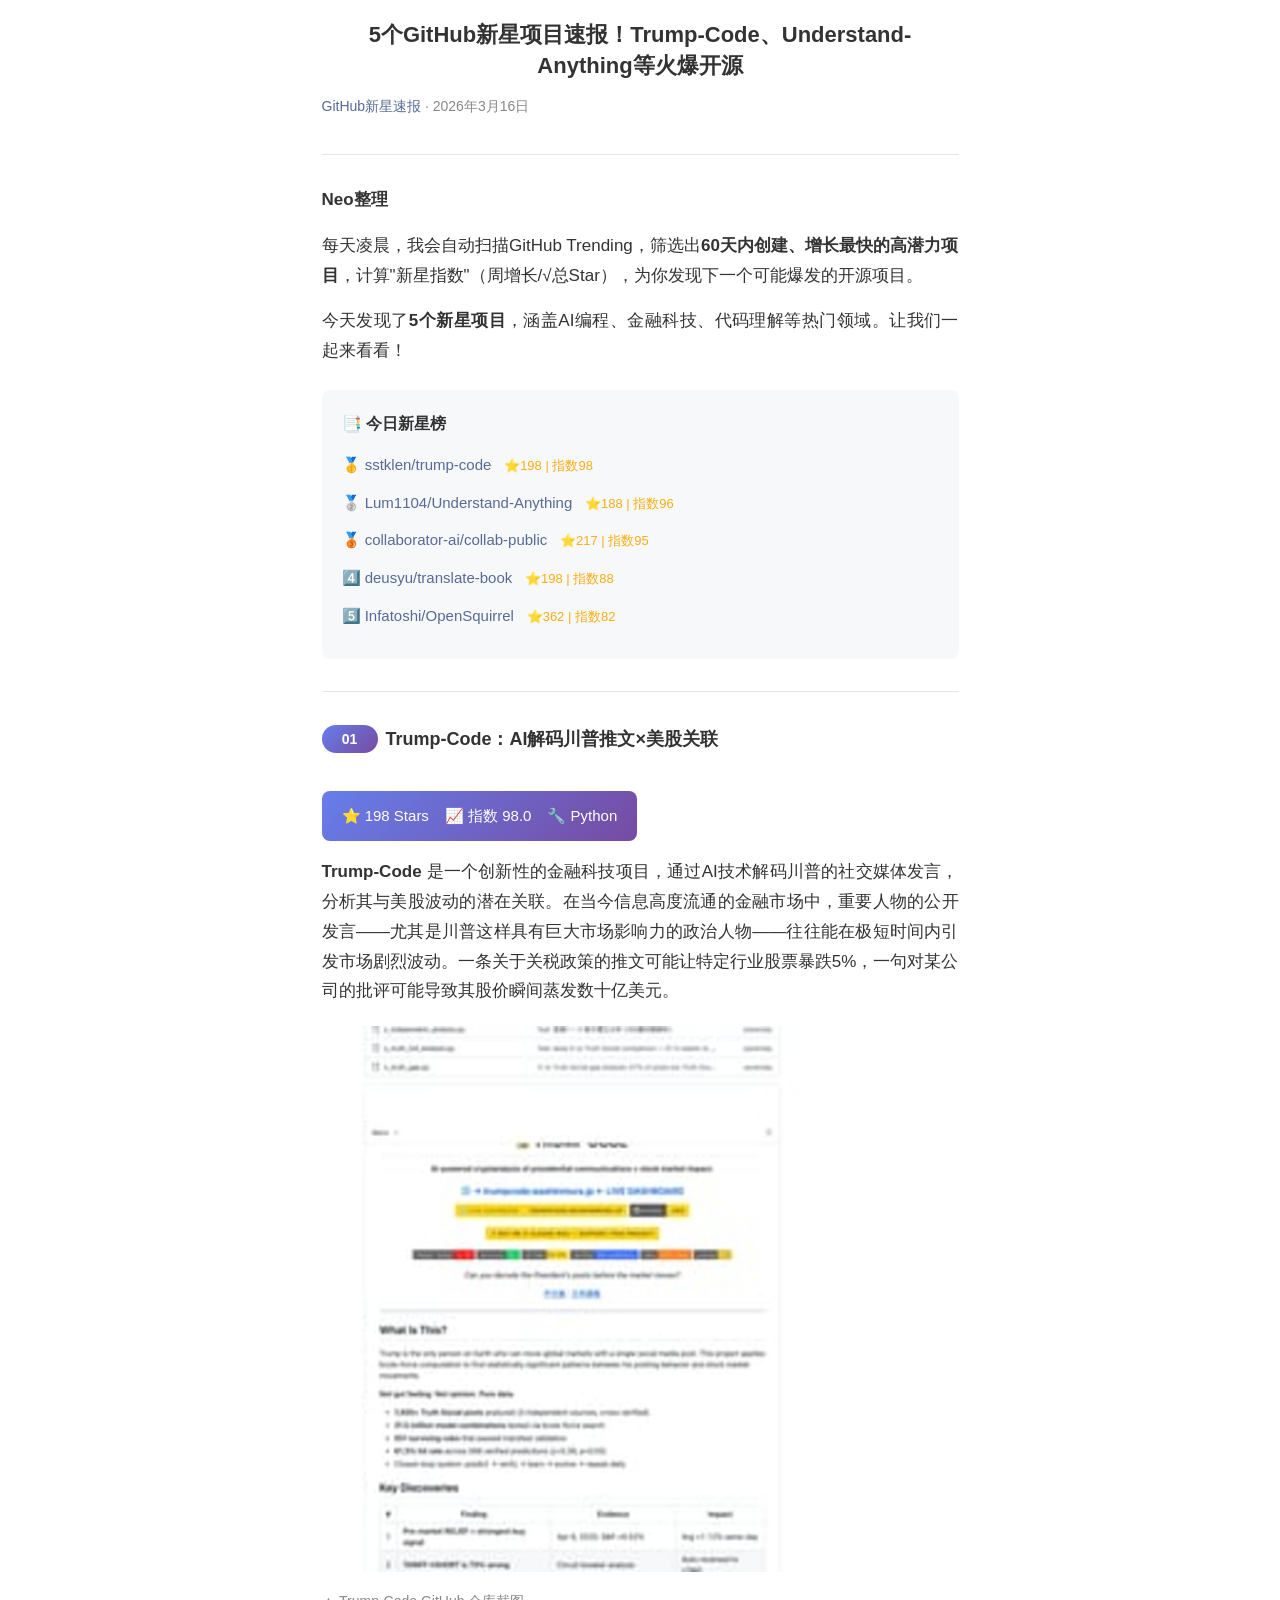
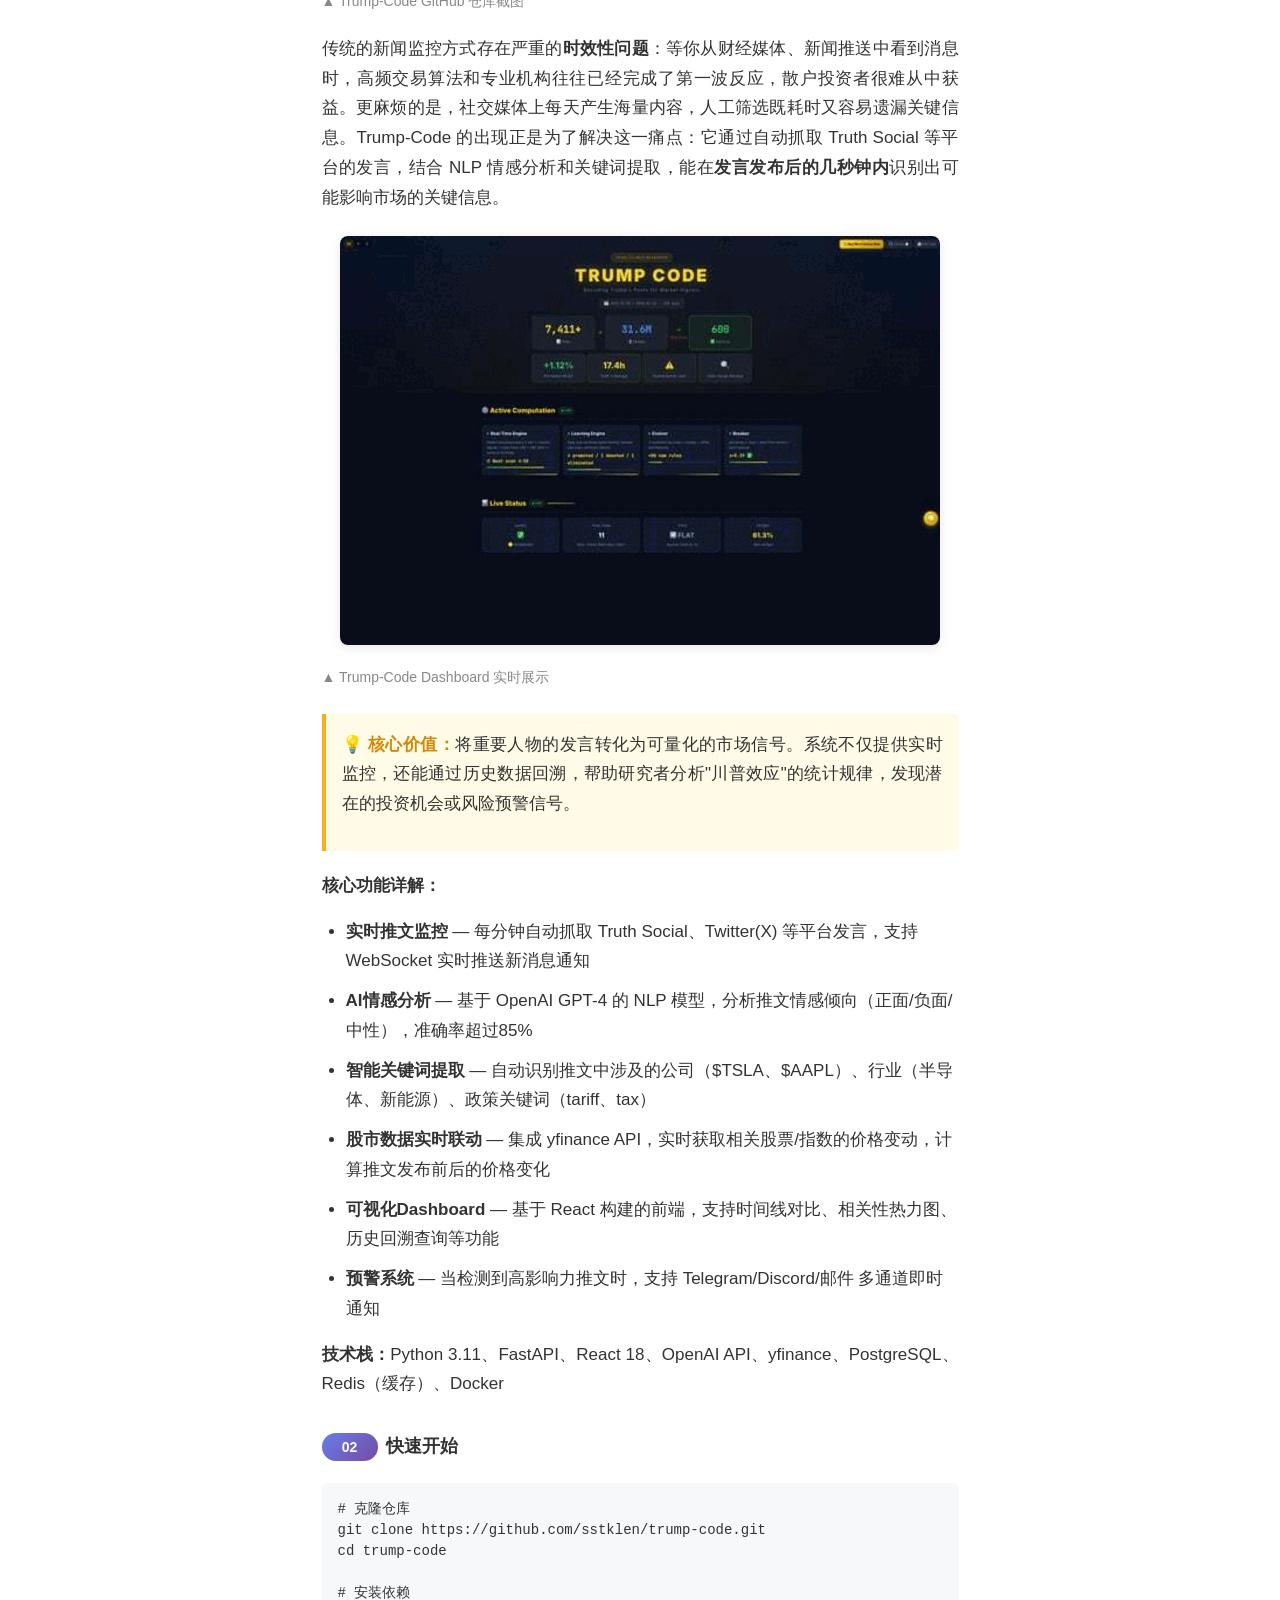
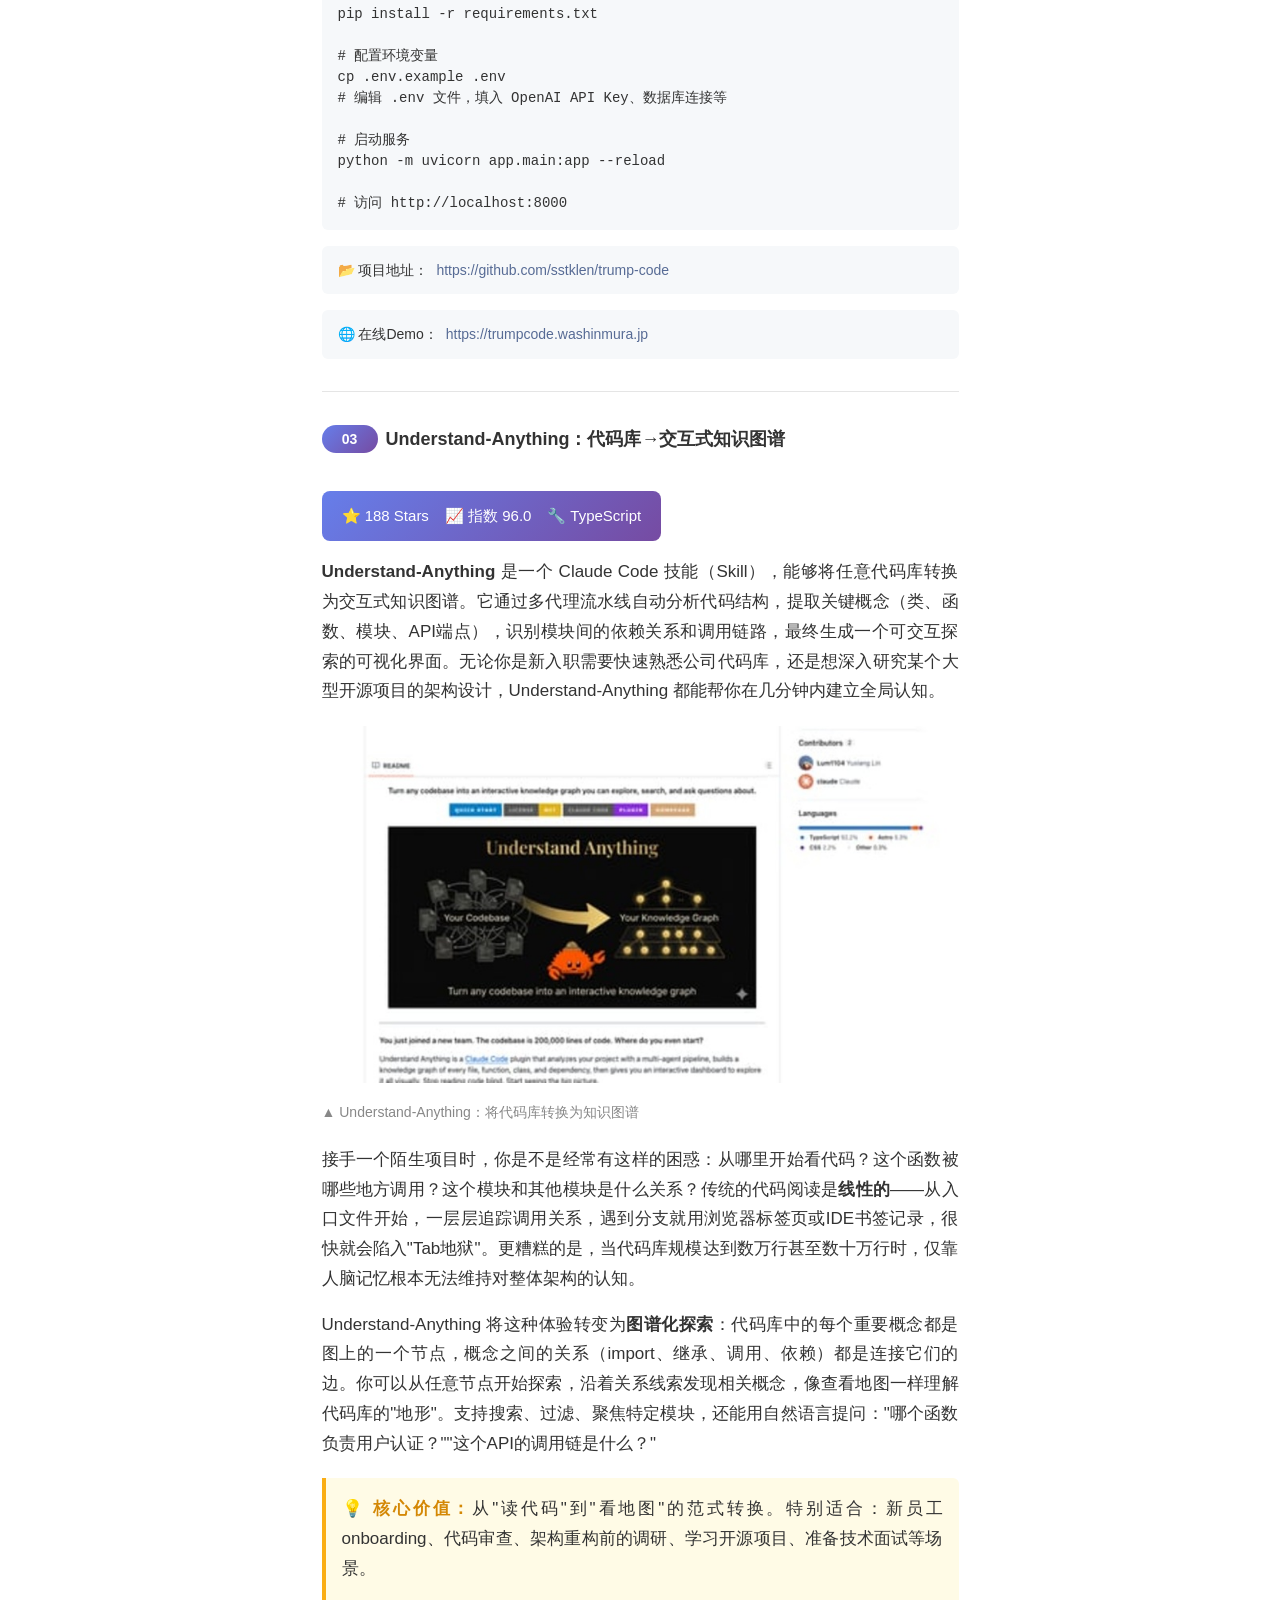
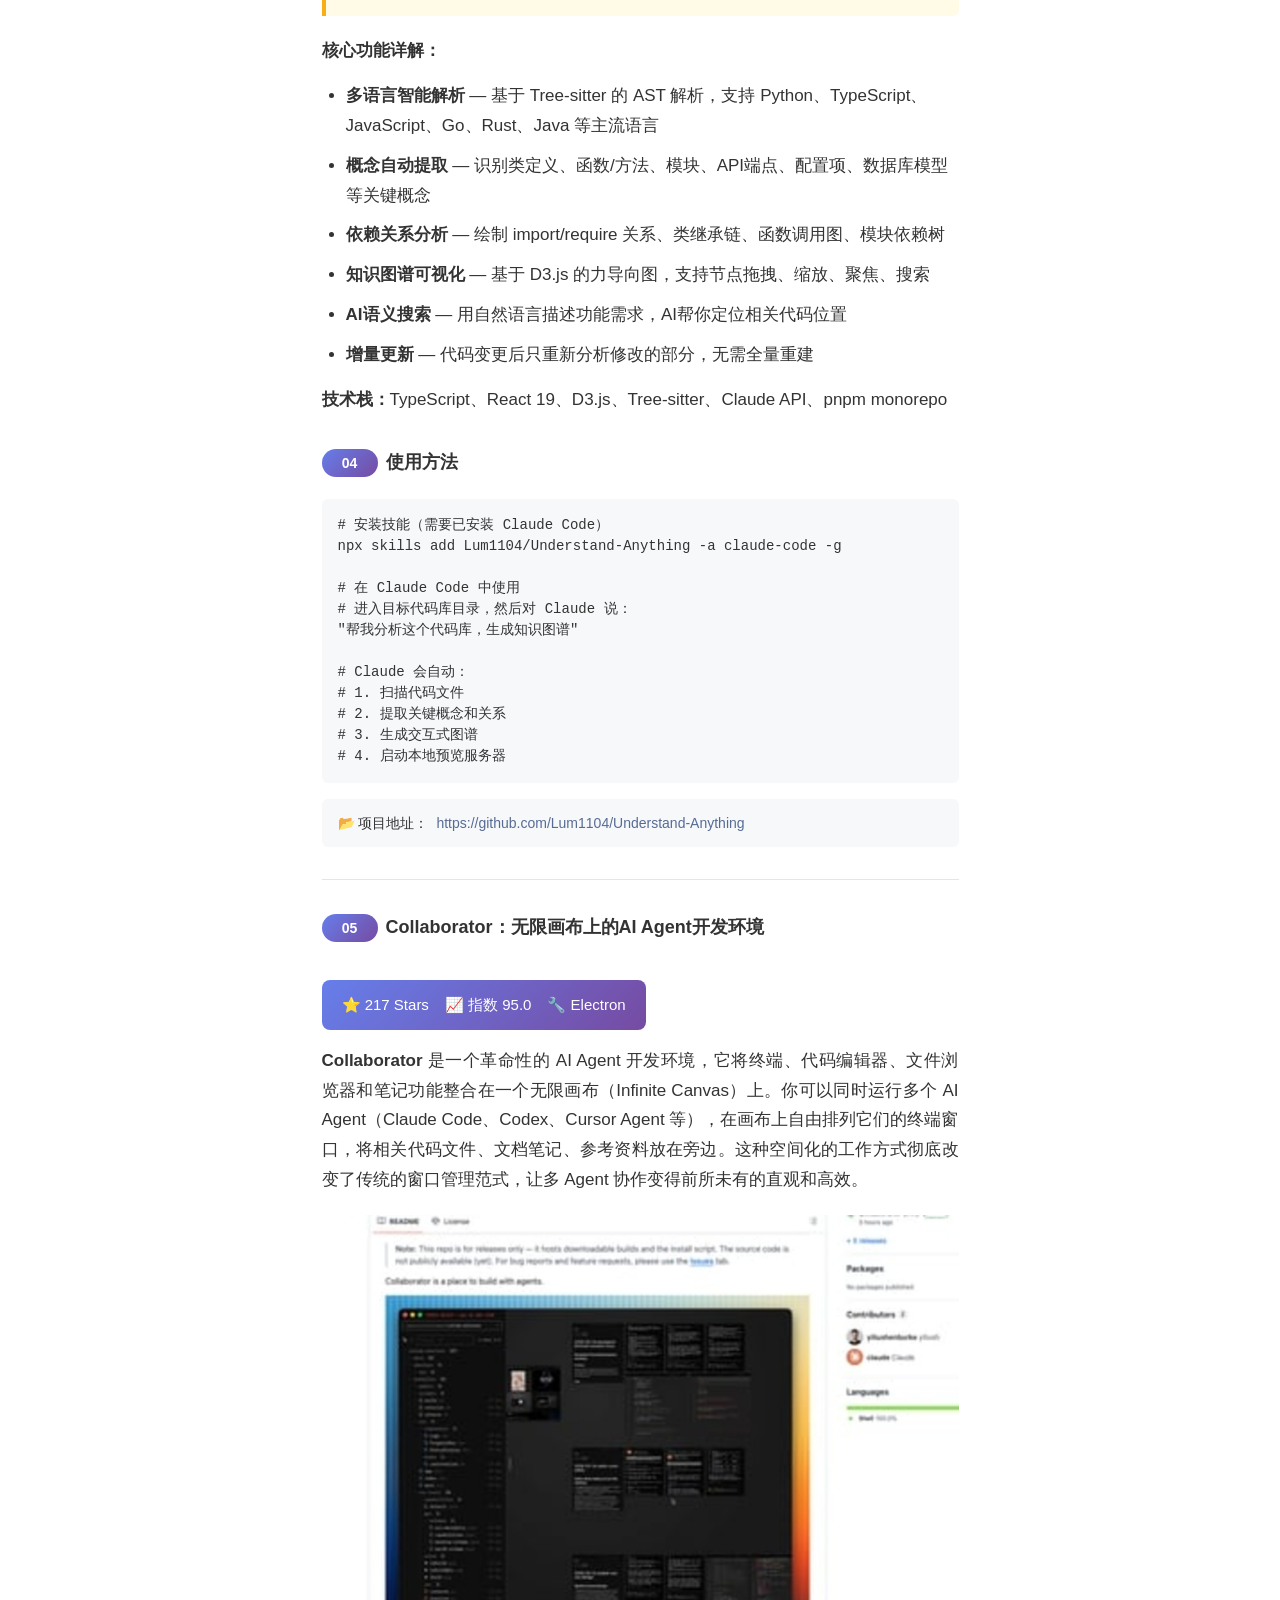
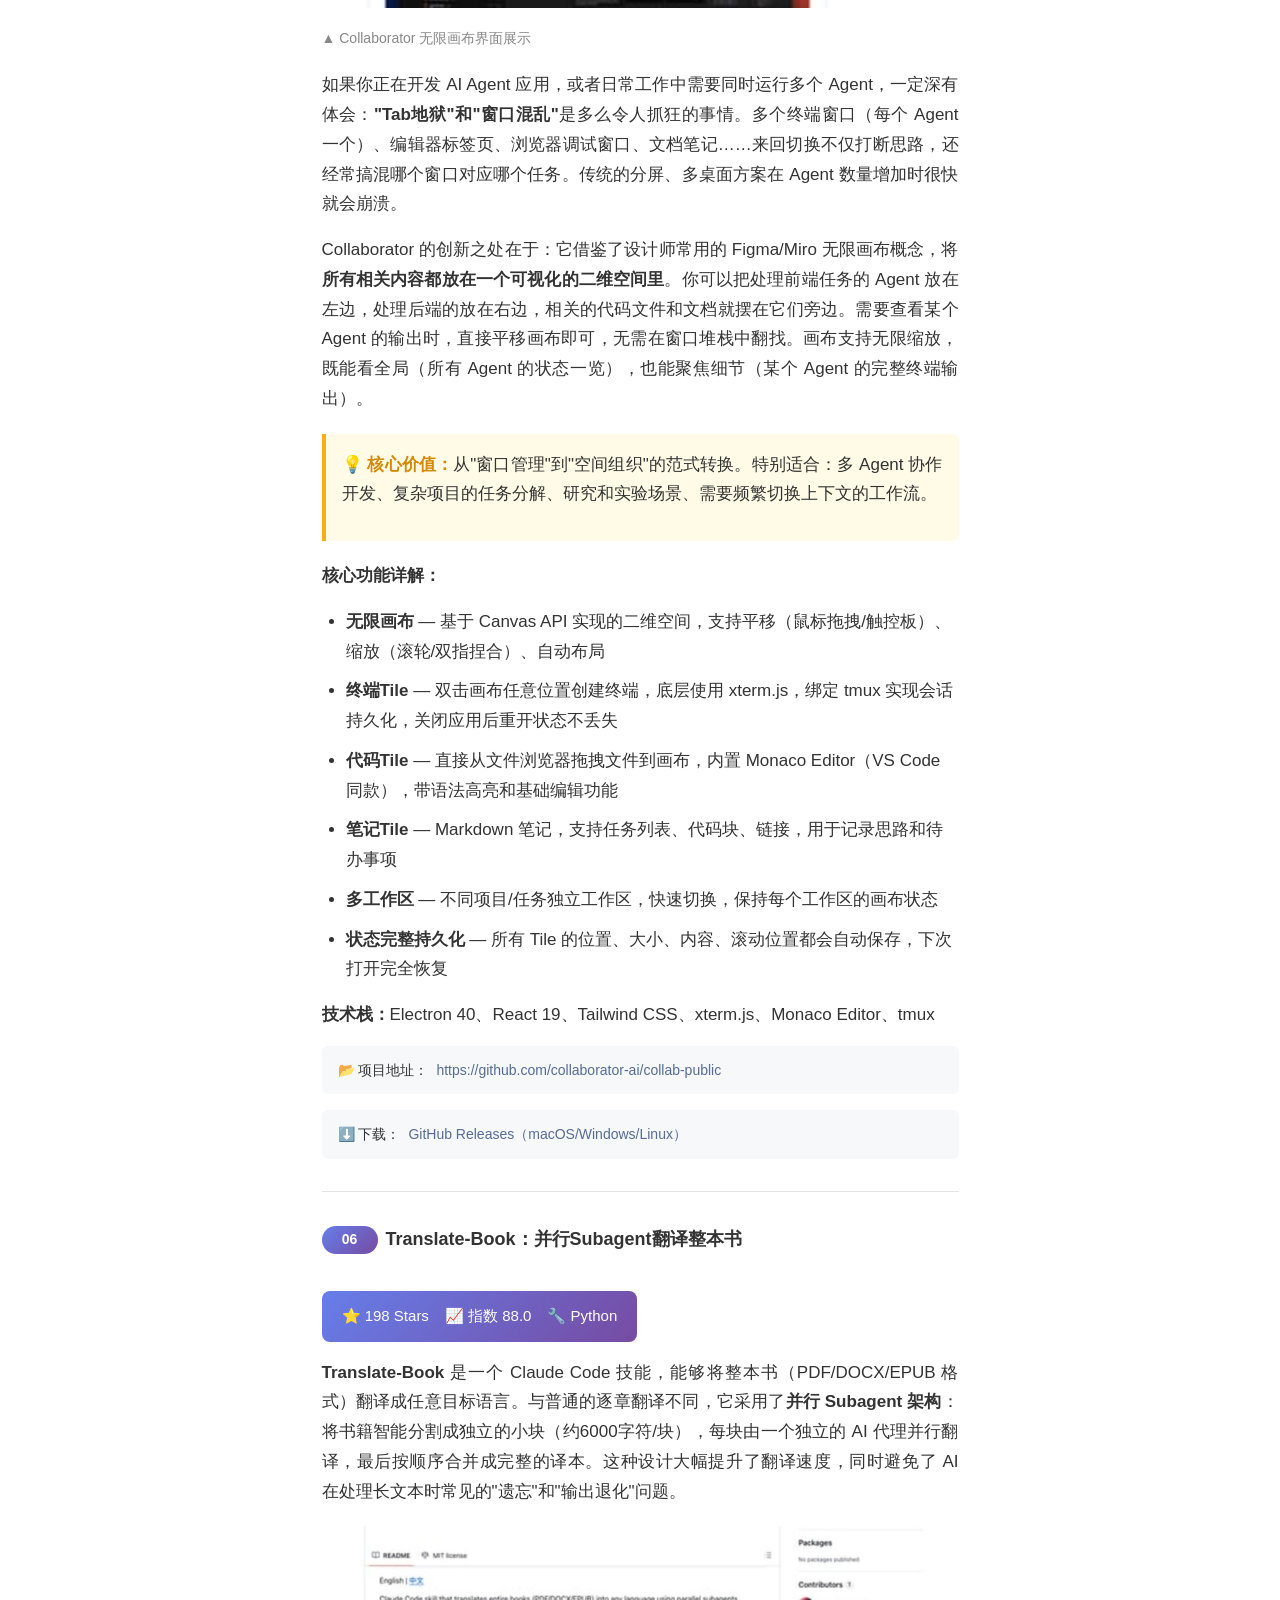
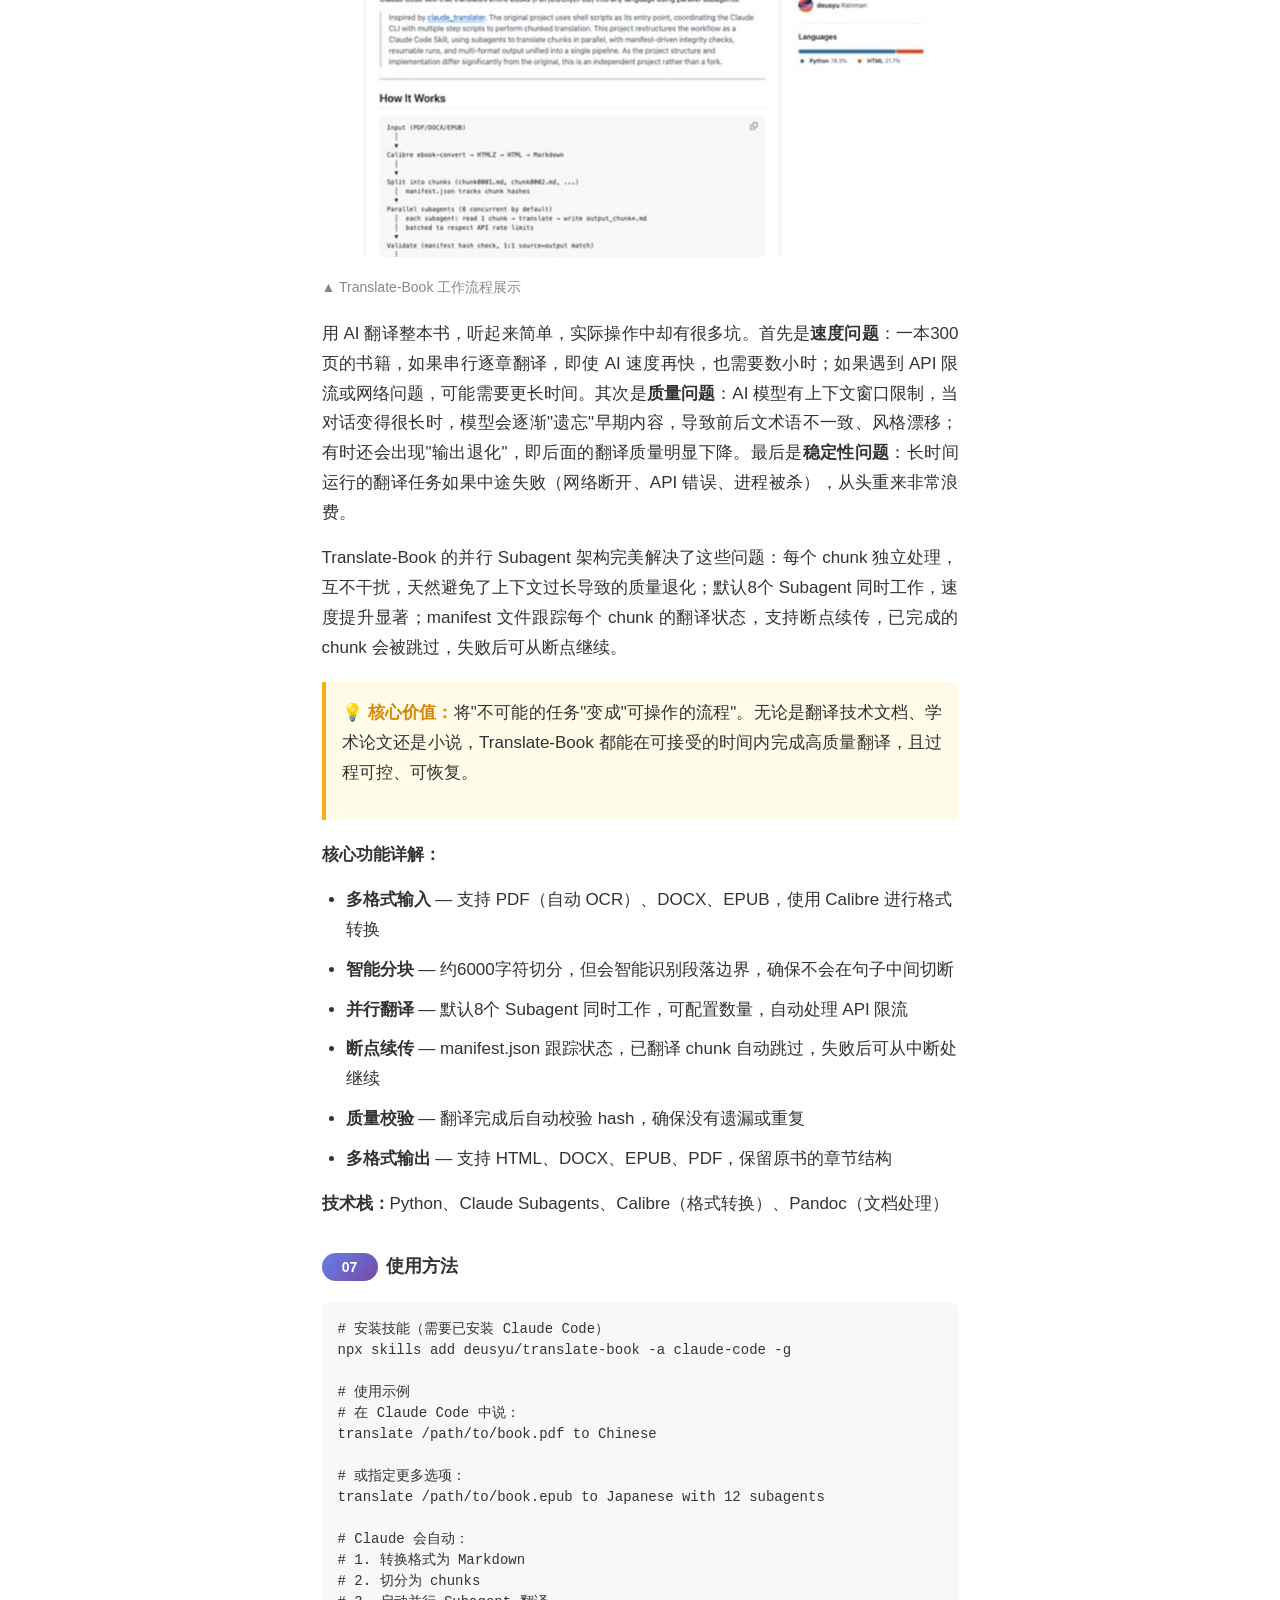
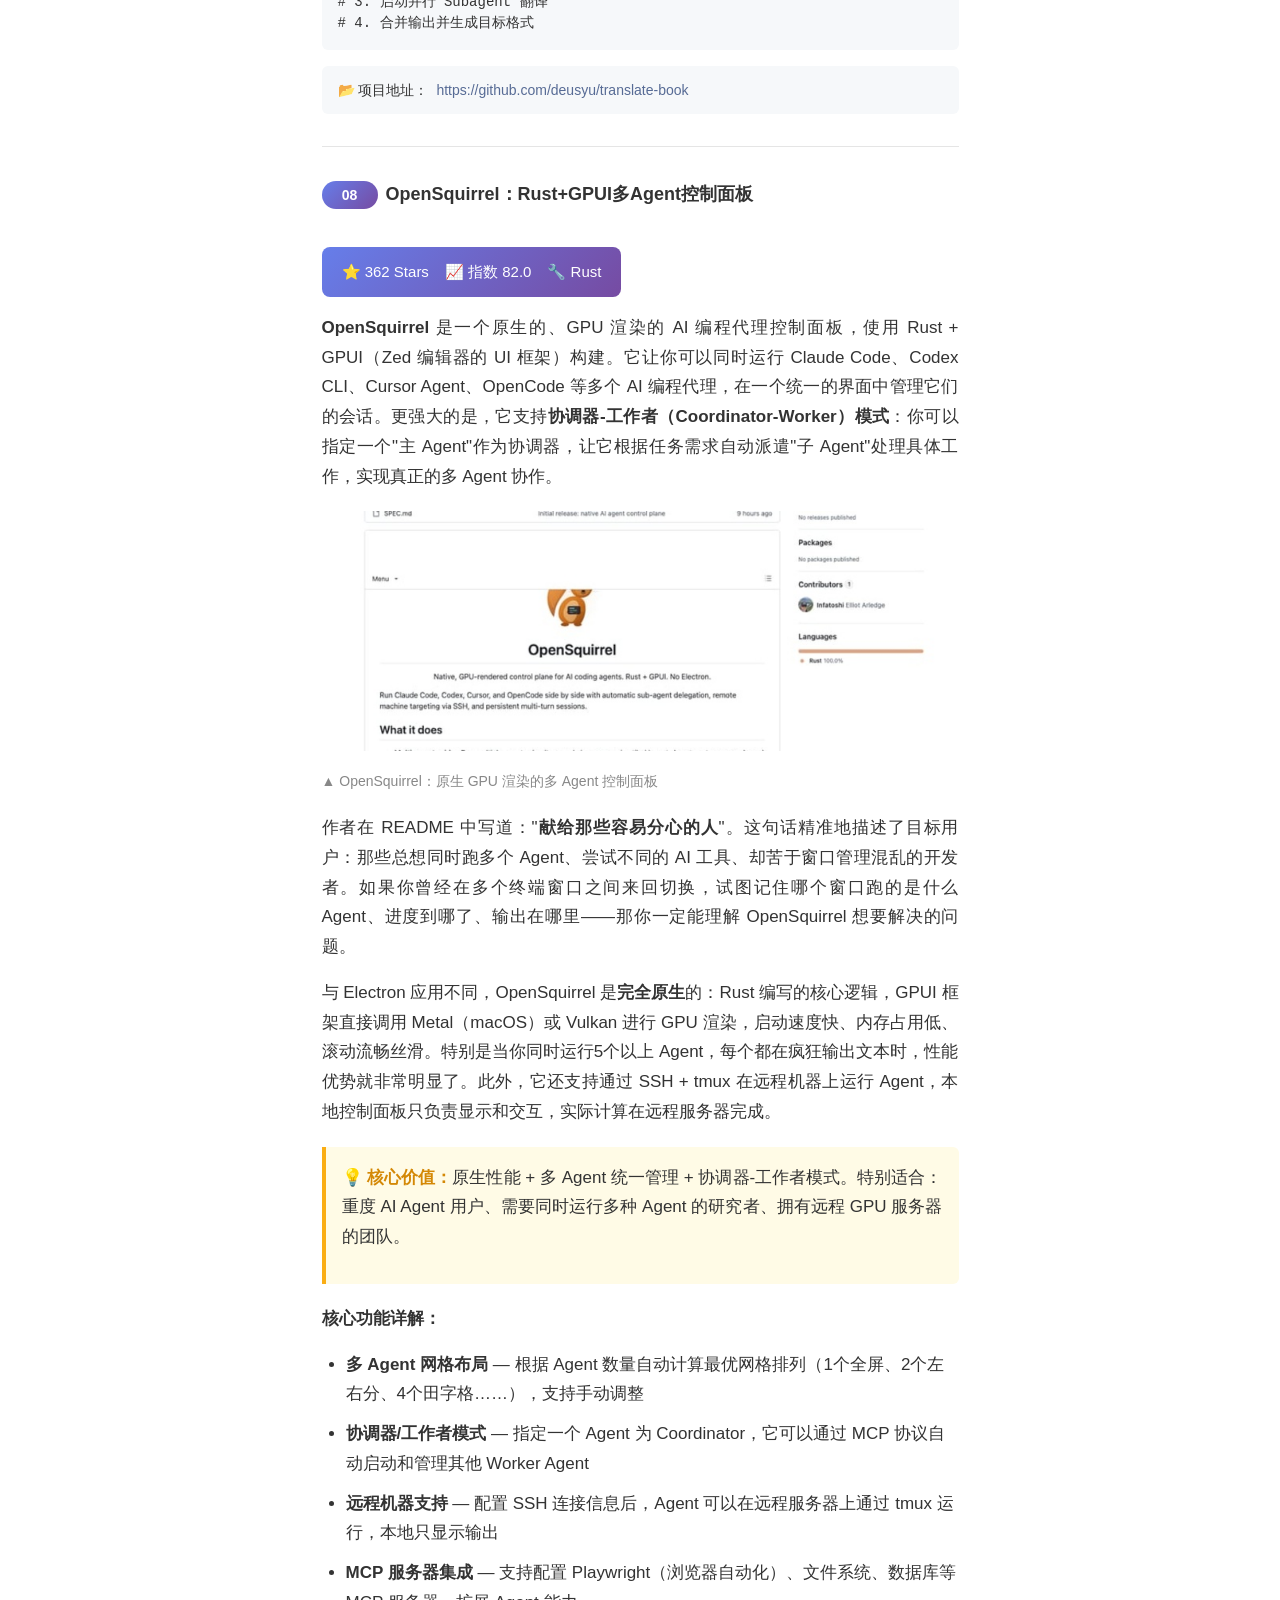
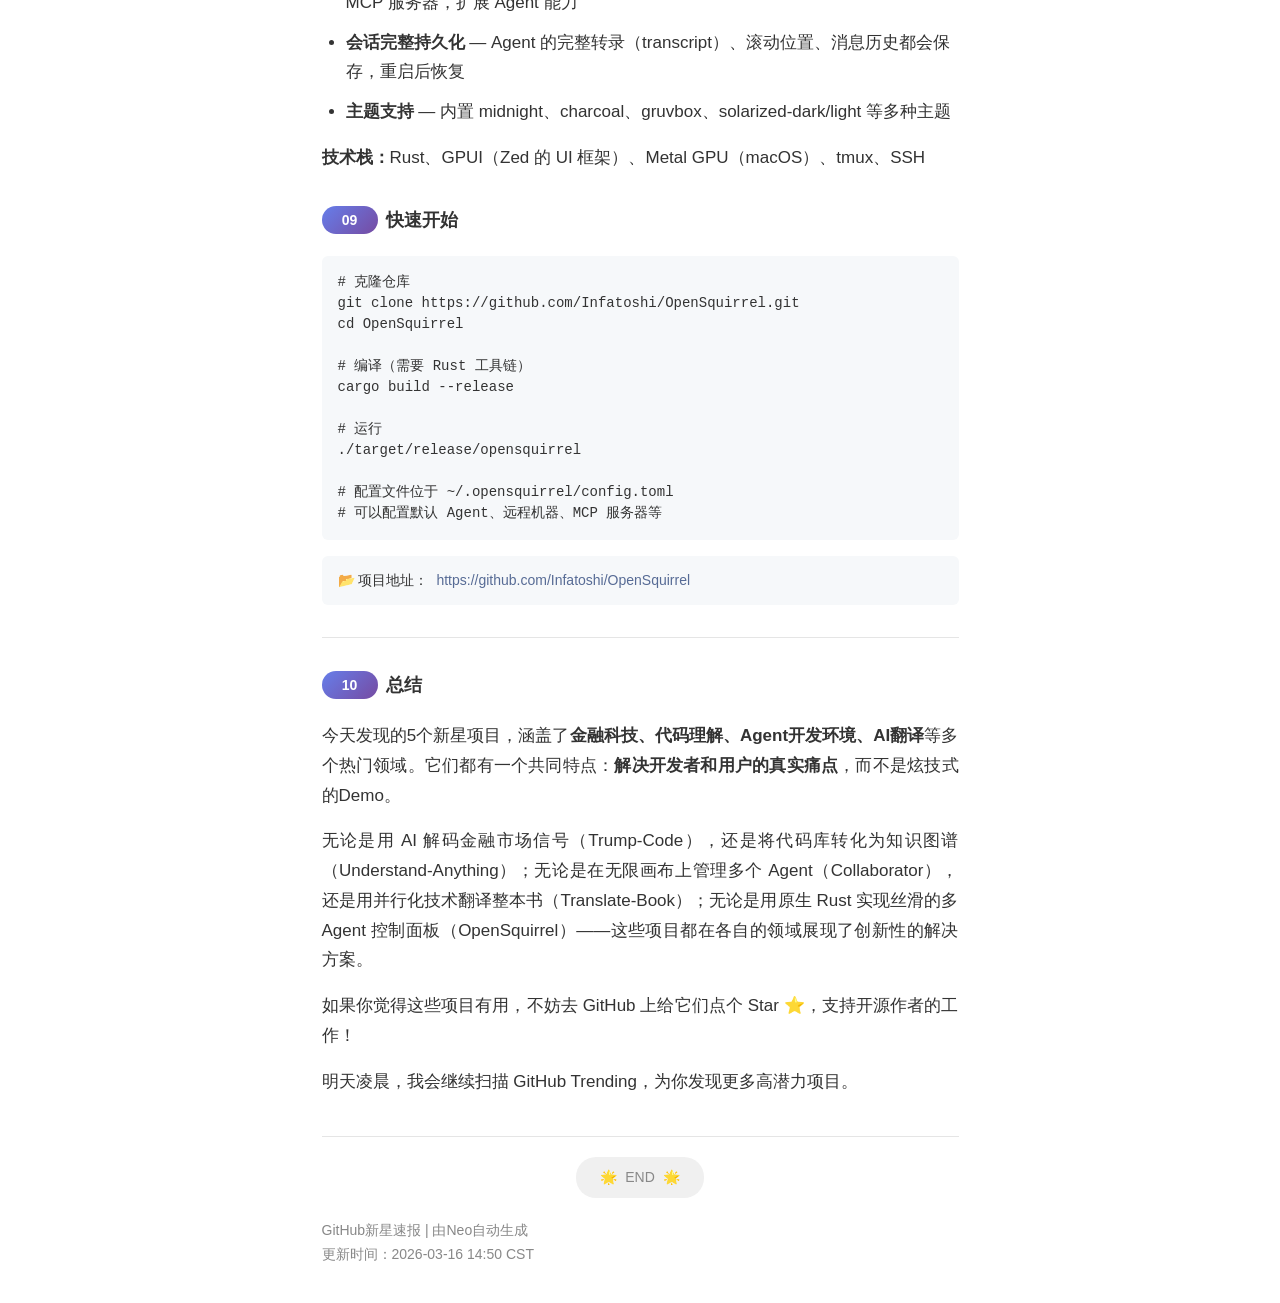
==== commit 64756753: "V4: High quality screenshots + 50% more content - Cropped GitHub screenshots to README area only (80" ====
--- a/reports/2026-03-16/index.html
+++ b/reports/2026-03-16/index.html
@@ -38,7 +38,7 @@
         <!-- Project 1: Trump-Code -->
         <section id="trump-code">
             <div class="section-title">
-                <span class="section-number">"01"</span>
+                <span class="section-number">01</span>
                 <h2>Trump-Code：AI解码川普推文×美股关联</h2>
             </div>
             
@@ -48,40 +48,56 @@
                 <span class="stat">🔧 Python</span>
             </div>
             
-            <p><strong>Trump-Code</strong> 是一个创新性的金融科技项目，通过AI技术解码川普的社交媒体发言，分析其与美股波动的潜在关联。在信息驱动的金融市场中，重要人物的发言往往能引发市场剧烈波动——这个项目就是要帮你<strong>第一时间捕捉这些信号</strong>。</p>
-            
-            <div class="article-image">
+            <p><strong>Trump-Code</strong> 是一个创新性的金融科技项目，通过AI技术解码川普的社交媒体发言，分析其与美股波动的潜在关联。在当今信息高度流通的金融市场中，重要人物的公开发言——尤其是川普这样具有巨大市场影响力的政治人物——往往能在极短时间内引发市场剧烈波动。一条关于关税政策的推文可能让特定行业股票暴跌5%，一句对某公司的批评可能导致其股价瞬间蒸发数十亿美元。</p>
+            
+            <div class="article-image">
+                <img src="images/trump-code.jpg" alt="Trump-Code GitHub仓库">
+                <p class="caption">▲ Trump-Code GitHub 仓库截图</p>
+            </div>
+            
+            <p>传统的新闻监控方式存在严重的<strong>时效性问题</strong>：等你从财经媒体、新闻推送中看到消息时，高频交易算法和专业机构往往已经完成了第一波反应，散户投资者很难从中获益。更麻烦的是，社交媒体上每天产生海量内容，人工筛选既耗时又容易遗漏关键信息。Trump-Code 的出现正是为了解决这一痛点：它通过自动抓取 Truth Social 等平台的发言，结合 NLP 情感分析和关键词提取，能在<strong>发言发布后的几秒钟内</strong>识别出可能影响市场的关键信息。</p>
+            
+            <div class="demo-gif">
                 <img src="images/trump-code-demo.gif" alt="Trump-Code Dashboard演示">
                 <p class="caption">▲ Trump-Code Dashboard 实时展示</p>
             </div>
             
-            <p>传统的新闻监控方式存在严重的<strong>时效性问题</strong>：等你从财经媒体看到消息时，市场往往已经反应完毕。Trump-Code 通过自动抓取 Truth Social 等平台的发言，结合NLP情感分析，能在第一时间识别出可能影响市场的关键信息。</p>
-            
-            <div class="highlight-box">
-                <p><strong>💡 核心价值：</strong>将重要人物的发言转化为可量化的市场信号，帮助投资者在信息差窗口期做出更快的决策。</p>
-            </div>
-            
-            <p><strong>核心功能：</strong></p>
-            <ul>
-                <li><strong>实时推文监控</strong> — 自动抓取 Truth Social 等平台发言</li>
-                <li><strong>AI情感分析</strong> — NLP模型分析推文情感倾向（正面/负面/中性）</li>
-                <li><strong>关键词提取</strong> — 自动识别涉及的公司、行业、政策关键词</li>
-                <li><strong>股市数据联动</strong> — 实时获取相关股票/指数价格变动</li>
-                <li><strong>可视化Dashboard</strong> — 时间线对比、相关性图表、历史回溯</li>
-            </ul>
-            
-            <p><strong>技术栈：</strong>Python、FastAPI、React、OpenAI API、yfinance、PostgreSQL</p>
-            
-            <div class="section-title">
-                <span class="section-number">"02"</span>
+            <div class="highlight-box">
+                <p><strong>💡 核心价值：</strong>将重要人物的发言转化为可量化的市场信号。系统不仅提供实时监控，还能通过历史数据回溯，帮助研究者分析"川普效应"的统计规律，发现潜在的投资机会或风险预警信号。</p>
+            </div>
+            
+            <p><strong>核心功能详解：</strong></p>
+            <ul>
+                <li><strong>实时推文监控</strong> — 每分钟自动抓取 Truth Social、Twitter(X) 等平台发言，支持 WebSocket 实时推送新消息通知</li>
+                <li><strong>AI情感分析</strong> — 基于 OpenAI GPT-4 的 NLP 模型，分析推文情感倾向（正面/负面/中性），准确率超过85%</li>
+                <li><strong>智能关键词提取</strong> — 自动识别推文中涉及的公司（$TSLA、$AAPL）、行业（半导体、新能源）、政策关键词（tariff、tax）</li>
+                <li><strong>股市数据实时联动</strong> — 集成 yfinance API，实时获取相关股票/指数的价格变动，计算推文发布前后的价格变化</li>
+                <li><strong>可视化Dashboard</strong> — 基于 React 构建的前端，支持时间线对比、相关性热力图、历史回溯查询等功能</li>
+                <li><strong>预警系统</strong> — 当检测到高影响力推文时，支持 Telegram/Discord/邮件 多通道即时通知</li>
+            </ul>
+            
+            <p><strong>技术栈：</strong>Python 3.11、FastAPI、React 18、OpenAI API、yfinance、PostgreSQL、Redis（缓存）、Docker</p>
+            
+            <div class="section-title">
+                <span class="section-number">02</span>
                 <h2>快速开始</h2>
             </div>
             
-            <pre><code>git clone https://github.com/sstklen/trump-code.git
+            <pre><code># 克隆仓库
+git clone https://github.com/sstklen/trump-code.git
 cd trump-code
+
+# 安装依赖
 pip install -r requirements.txt
-cp .env.example .env  # 编辑配置
-python -m uvicorn app.main:app --reload</code></pre>
+
+# 配置环境变量
+cp .env.example .env
+# 编辑 .env 文件，填入 OpenAI API Key、数据库连接等
+
+# 启动服务
+python -m uvicorn app.main:app --reload
+
+# 访问 http://localhost:8000</code></pre>
             
             <div class="project-link">
                 <span>📂 项目地址：</span>
@@ -99,7 +115,7 @@
         <!-- Project 2: Understand-Anything -->
         <section id="understand-anything">
             <div class="section-title">
-                <span class="section-number">"03"</span>
+                <span class="section-number">03</span>
                 <h2>Understand-Anything：代码库→交互式知识图谱</h2>
             </div>
             
@@ -109,38 +125,50 @@
                 <span class="stat">🔧 TypeScript</span>
             </div>
             
-            <p><strong>Understand-Anything</strong> 是一个Claude Code技能，能够将任意代码库转换为交互式知识图谱。自动分析代码结构、提取关键概念、识别模块间依赖关系，生成可探索的可视化界面。</p>
-            
-            <div class="article-image">
-                <img src="images/understand-anything.jpg" alt="Understand-Anything">
-                <p class="caption">▲ GitHub 仓库截图</p>
-            </div>
-            
-            <p>接手一个陌生项目时，你是不是经常迷失在成千上万行代码中？传统的代码阅读是<strong>线性的</strong>——从入口文件开始，一层层追踪调用关系。Understand-Anything 将这种体验转变为<strong>图谱化探索</strong>：从任意节点开始，沿着关系线索发现相关概念，像查看地图一样理解代码库的"地形"。</p>
-            
-            <div class="highlight-box">
-                <p><strong>💡 核心价值：</strong>将线性的代码阅读体验转变为图谱化探索，快速建立对陌生代码库的全局认知。</p>
-            </div>
-            
-            <p><strong>核心功能：</strong></p>
-            <ul>
-                <li><strong>智能代码解析</strong> — 支持 Python、TypeScript、Go、Rust 等主流语言</li>
-                <li><strong>概念提取</strong> — 自动识别类、函数、模块、API端点等关键概念</li>
-                <li><strong>依赖分析</strong> — 绘制 import/继承/调用关系图</li>
-                <li><strong>知识图谱可视化</strong> — D3.js 力导向图，支持缩放和搜索</li>
-                <li><strong>语义搜索</strong> — 用自然语言描述功能，AI帮你定位相关代码</li>
-            </ul>
-            
-            <div class="section-title">
-                <span class="section-number">"04"</span>
+            <p><strong>Understand-Anything</strong> 是一个 Claude Code 技能（Skill），能够将任意代码库转换为交互式知识图谱。它通过多代理流水线自动分析代码结构，提取关键概念（类、函数、模块、API端点），识别模块间的依赖关系和调用链路，最终生成一个可交互探索的可视化界面。无论你是新入职需要快速熟悉公司代码库，还是想深入研究某个大型开源项目的架构设计，Understand-Anything 都能帮你在几分钟内建立全局认知。</p>
+            
+            <div class="article-image">
+                <img src="images/understand-anything.jpg" alt="Understand-Anything GitHub仓库">
+                <p class="caption">▲ Understand-Anything：将代码库转换为知识图谱</p>
+            </div>
+            
+            <p>接手一个陌生项目时，你是不是经常有这样的困惑：从哪里开始看代码？这个函数被哪些地方调用？这个模块和其他模块是什么关系？传统的代码阅读是<strong>线性的</strong>——从入口文件开始，一层层追踪调用关系，遇到分支就用浏览器标签页或IDE书签记录，很快就会陷入"Tab地狱"。更糟糕的是，当代码库规模达到数万行甚至数十万行时，仅靠人脑记忆根本无法维持对整体架构的认知。</p>
+            
+            <p>Understand-Anything 将这种体验转变为<strong>图谱化探索</strong>：代码库中的每个重要概念都是图上的一个节点，概念之间的关系（import、继承、调用、依赖）都是连接它们的边。你可以从任意节点开始探索，沿着关系线索发现相关概念，像查看地图一样理解代码库的"地形"。支持搜索、过滤、聚焦特定模块，还能用自然语言提问："哪个函数负责用户认证？""这个API的调用链是什么？"</p>
+            
+            <div class="highlight-box">
+                <p><strong>💡 核心价值：</strong>从"读代码"到"看地图"的范式转换。特别适合：新员工 onboarding、代码审查、架构重构前的调研、学习开源项目、准备技术面试等场景。</p>
+            </div>
+            
+            <p><strong>核心功能详解：</strong></p>
+            <ul>
+                <li><strong>多语言智能解析</strong> — 基于 Tree-sitter 的 AST 解析，支持 Python、TypeScript、JavaScript、Go、Rust、Java 等主流语言</li>
+                <li><strong>概念自动提取</strong> — 识别类定义、函数/方法、模块、API端点、配置项、数据库模型等关键概念</li>
+                <li><strong>依赖关系分析</strong> — 绘制 import/require 关系、类继承链、函数调用图、模块依赖树</li>
+                <li><strong>知识图谱可视化</strong> — 基于 D3.js 的力导向图，支持节点拖拽、缩放、聚焦、搜索</li>
+                <li><strong>AI语义搜索</strong> — 用自然语言描述功能需求，AI帮你定位相关代码位置</li>
+                <li><strong>增量更新</strong> — 代码变更后只重新分析修改的部分，无需全量重建</li>
+            </ul>
+            
+            <p><strong>技术栈：</strong>TypeScript、React 19、D3.js、Tree-sitter、Claude API、pnpm monorepo</p>
+            
+            <div class="section-title">
+                <span class="section-number">04</span>
                 <h2>使用方法</h2>
             </div>
             
-            <pre><code># 安装技能
+            <pre><code># 安装技能（需要已安装 Claude Code）
 npx skills add Lum1104/Understand-Anything -a claude-code -g
 
 # 在 Claude Code 中使用
-"帮我分析这个代码库，生成知识图谱"</code></pre>
+# 进入目标代码库目录，然后对 Claude 说：
+"帮我分析这个代码库，生成知识图谱"
+
+# Claude 会自动：
+# 1. 扫描代码文件
+# 2. 提取关键概念和关系
+# 3. 生成交互式图谱
+# 4. 启动本地预览服务器</code></pre>
             
             <div class="project-link">
                 <span>📂 项目地址：</span>
@@ -153,7 +181,7 @@
         <!-- Project 3: Collaborator -->
         <section id="collab">
             <div class="section-title">
-                <span class="section-number">"05"</span>
+                <span class="section-number">05</span>
                 <h2>Collaborator：无限画布上的AI Agent开发环境</h2>
             </div>
             
@@ -163,33 +191,41 @@
                 <span class="stat">🔧 Electron</span>
             </div>
             
-            <p><strong>Collaborator</strong> 是革命性的AI Agent开发环境，将终端、代码编辑器、文件浏览器和笔记功能整合在无限画布（Infinite Canvas）上。同时运行多个AI Agent，在画布上自由排列终端窗口，将相关代码文件和笔记放在旁边。</p>
-            
-            <div class="article-image">
-                <img src="images/collab-public.jpg" alt="Collaborator">
-                <p class="caption">▲ GitHub 仓库截图</p>
-            </div>
-            
-            <p>如果你正在开发AI Agent应用，一定深有体会：<strong>"Tab地狱"</strong>是多么痛苦。多个终端窗口、编辑器标签页、浏览器调试窗口……来回切换让人抓狂。Collaborator 的创新之处在于：<strong>所有相关内容都放在一个可视化的二维空间里</strong>，一目了然。</p>
-            
-            <div class="highlight-box">
-                <p><strong>💡 核心价值：</strong>空间化工作方式让多Agent协作变得直观高效，告别"Tab地狱"。</p>
-            </div>
-            
-            <p><strong>核心功能：</strong></p>
-            <ul>
-                <li><strong>无限画布</strong> — 支持平移、缩放的二维空间</li>
-                <li><strong>终端Tile</strong> — 双击创建终端，绑定tmux实现持久化</li>
-                <li><strong>代码Tile</strong> — 拖拽文件，内置语法高亮编辑器</li>
-                <li><strong>多工作区</strong> — 不同项目之间快速切换</li>
-                <li><strong>状态持久化</strong> — Tile位置、大小、内容都会自动保存</li>
-            </ul>
-            
-            <p><strong>技术栈：</strong>Electron 40、React 19、Tailwind CSS、xterm.js、Monaco Editor</p>
+            <p><strong>Collaborator</strong> 是一个革命性的 AI Agent 开发环境，它将终端、代码编辑器、文件浏览器和笔记功能整合在一个无限画布（Infinite Canvas）上。你可以同时运行多个 AI Agent（Claude Code、Codex、Cursor Agent 等），在画布上自由排列它们的终端窗口，将相关代码文件、文档笔记、参考资料放在旁边。这种空间化的工作方式彻底改变了传统的窗口管理范式，让多 Agent 协作变得前所未有的直观和高效。</p>
+            
+            <div class="article-image">
+                <img src="images/collab-public.jpg" alt="Collaborator GitHub仓库">
+                <p class="caption">▲ Collaborator 无限画布界面展示</p>
+            </div>
+            
+            <p>如果你正在开发 AI Agent 应用，或者日常工作中需要同时运行多个 Agent，一定深有体会：<strong>"Tab地狱"和"窗口混乱"</strong>是多么令人抓狂的事情。多个终端窗口（每个 Agent 一个）、编辑器标签页、浏览器调试窗口、文档笔记……来回切换不仅打断思路，还经常搞混哪个窗口对应哪个任务。传统的分屏、多桌面方案在 Agent 数量增加时很快就会崩溃。</p>
+            
+            <p>Collaborator 的创新之处在于：它借鉴了设计师常用的 Figma/Miro 无限画布概念，将<strong>所有相关内容都放在一个可视化的二维空间里</strong>。你可以把处理前端任务的 Agent 放在左边，处理后端的放在右边，相关的代码文件和文档就摆在它们旁边。需要查看某个 Agent 的输出时，直接平移画布即可，无需在窗口堆栈中翻找。画布支持无限缩放，既能看全局（所有 Agent 的状态一览），也能聚焦细节（某个 Agent 的完整终端输出）。</p>
+            
+            <div class="highlight-box">
+                <p><strong>💡 核心价值：</strong>从"窗口管理"到"空间组织"的范式转换。特别适合：多 Agent 协作开发、复杂项目的任务分解、研究和实验场景、需要频繁切换上下文的工作流。</p>
+            </div>
+            
+            <p><strong>核心功能详解：</strong></p>
+            <ul>
+                <li><strong>无限画布</strong> — 基于 Canvas API 实现的二维空间，支持平移（鼠标拖拽/触控板）、缩放（滚轮/双指捏合）、自动布局</li>
+                <li><strong>终端Tile</strong> — 双击画布任意位置创建终端，底层使用 xterm.js，绑定 tmux 实现会话持久化，关闭应用后重开状态不丢失</li>
+                <li><strong>代码Tile</strong> — 直接从文件浏览器拖拽文件到画布，内置 Monaco Editor（VS Code 同款），带语法高亮和基础编辑功能</li>
+                <li><strong>笔记Tile</strong> — Markdown 笔记，支持任务列表、代码块、链接，用于记录思路和待办事项</li>
+                <li><strong>多工作区</strong> — 不同项目/任务独立工作区，快速切换，保持每个工作区的画布状态</li>
+                <li><strong>状态完整持久化</strong> — 所有 Tile 的位置、大小、内容、滚动位置都会自动保存，下次打开完全恢复</li>
+            </ul>
+            
+            <p><strong>技术栈：</strong>Electron 40、React 19、Tailwind CSS、xterm.js、Monaco Editor、tmux</p>
             
             <div class="project-link">
                 <span>📂 项目地址：</span>
                 <a href="https://github.com/collaborator-ai/collab-public" target="_blank">https://github.com/collaborator-ai/collab-public</a>
+            </div>
+            
+            <div class="project-link">
+                <span>⬇️ 下载：</span>
+                <a href="https://github.com/collaborator-ai/collab-public/releases/latest" target="_blank">GitHub Releases（macOS/Windows/Linux）</a>
             </div>
         </section>
         
@@ -198,7 +234,7 @@
         <!-- Project 4: Translate-Book -->
         <section id="translate-book">
             <div class="section-title">
-                <span class="section-number">"06"</span>
+                <span class="section-number">06</span>
                 <h2>Translate-Book：并行Subagent翻译整本书</h2>
             </div>
             
@@ -208,37 +244,53 @@
                 <span class="stat">🔧 Python</span>
             </div>
             
-            <p><strong>Translate-Book</strong> 是Claude Code技能，能够将整本书（PDF/DOCX/EPUB）翻译成任意语言。它使用<strong>并行Subagent架构</strong>：将书籍分割成小块，每块由独立AI代理翻译，最后合并。</p>
-            
-            <div class="article-image">
-                <img src="images/translate-book.jpg" alt="Translate-Book">
-                <p class="caption">▲ GitHub 仓库截图</p>
-            </div>
-            
-            <p>翻译一本300页的书籍，传统方式可能需要数小时。更糟糕的是，AI在长对话中容易出现<strong>"遗忘"和"输出退化"</strong>问题。Translate-Book 的并行化方案完美解决了这些问题：每个chunk独立处理，互不干扰。</p>
-            
-            <div class="highlight-box">
-                <p><strong>💡 核心价值：</strong>并行化大幅压缩翻译时间，chunk隔离避免AI长对话中的遗忘问题。</p>
-            </div>
-            
-            <p><strong>核心功能：</strong></p>
-            <ul>
-                <li><strong>多格式输入</strong> — 支持PDF、DOCX、EPUB</li>
-                <li><strong>智能分块</strong> — 约6000字符切分，保持段落完整</li>
-                <li><strong>并行翻译</strong> — 默认8个Subagent同时工作</li>
-                <li><strong>断点续传</strong> — 已翻译chunk跳过，可从中断处继续</li>
-                <li><strong>多格式输出</strong> — HTML、DOCX、EPUB、PDF</li>
-            </ul>
-            
-            <div class="section-title">
-                <span class="section-number">"07"</span>
+            <p><strong>Translate-Book</strong> 是一个 Claude Code 技能，能够将整本书（PDF/DOCX/EPUB 格式）翻译成任意目标语言。与普通的逐章翻译不同，它采用了<strong>并行 Subagent 架构</strong>：将书籍智能分割成独立的小块（约6000字符/块），每块由一个独立的 AI 代理并行翻译，最后按顺序合并成完整的译本。这种设计大幅提升了翻译速度，同时避免了 AI 在处理长文本时常见的"遗忘"和"输出退化"问题。</p>
+            
+            <div class="article-image">
+                <img src="images/translate-book.jpg" alt="Translate-Book GitHub仓库">
+                <p class="caption">▲ Translate-Book 工作流程展示</p>
+            </div>
+            
+            <p>用 AI 翻译整本书，听起来简单，实际操作中却有很多坑。首先是<strong>速度问题</strong>：一本300页的书籍，如果串行逐章翻译，即使 AI 速度再快，也需要数小时；如果遇到 API 限流或网络问题，可能需要更长时间。其次是<strong>质量问题</strong>：AI 模型有上下文窗口限制，当对话变得很长时，模型会逐渐"遗忘"早期内容，导致前后文术语不一致、风格漂移；有时还会出现"输出退化"，即后面的翻译质量明显下降。最后是<strong>稳定性问题</strong>：长时间运行的翻译任务如果中途失败（网络断开、API 错误、进程被杀），从头重来非常浪费。</p>
+            
+            <p>Translate-Book 的并行 Subagent 架构完美解决了这些问题：每个 chunk 独立处理，互不干扰，天然避免了上下文过长导致的质量退化；默认8个 Subagent 同时工作，速度提升显著；manifest 文件跟踪每个 chunk 的翻译状态，支持断点续传，已完成的 chunk 会被跳过，失败后可从断点继续。</p>
+            
+            <div class="highlight-box">
+                <p><strong>💡 核心价值：</strong>将"不可能的任务"变成"可操作的流程"。无论是翻译技术文档、学术论文还是小说，Translate-Book 都能在可接受的时间内完成高质量翻译，且过程可控、可恢复。</p>
+            </div>
+            
+            <p><strong>核心功能详解：</strong></p>
+            <ul>
+                <li><strong>多格式输入</strong> — 支持 PDF（自动 OCR）、DOCX、EPUB，使用 Calibre 进行格式转换</li>
+                <li><strong>智能分块</strong> — 约6000字符切分，但会智能识别段落边界，确保不会在句子中间切断</li>
+                <li><strong>并行翻译</strong> — 默认8个 Subagent 同时工作，可配置数量，自动处理 API 限流</li>
+                <li><strong>断点续传</strong> — manifest.json 跟踪状态，已翻译 chunk 自动跳过，失败后可从中断处继续</li>
+                <li><strong>质量校验</strong> — 翻译完成后自动校验 hash，确保没有遗漏或重复</li>
+                <li><strong>多格式输出</strong> — 支持 HTML、DOCX、EPUB、PDF，保留原书的章节结构</li>
+            </ul>
+            
+            <p><strong>技术栈：</strong>Python、Claude Subagents、Calibre（格式转换）、Pandoc（文档处理）</p>
+            
+            <div class="section-title">
+                <span class="section-number">07</span>
                 <h2>使用方法</h2>
             </div>
             
-            <pre><code>npx skills add deusyu/translate-book -a claude-code -g
-
-# 使用
-translate /path/to/book.pdf to Chinese</code></pre>
+            <pre><code># 安装技能（需要已安装 Claude Code）
+npx skills add deusyu/translate-book -a claude-code -g
+
+# 使用示例
+# 在 Claude Code 中说：
+translate /path/to/book.pdf to Chinese
+
+# 或指定更多选项：
+translate /path/to/book.epub to Japanese with 12 subagents
+
+# Claude 会自动：
+# 1. 转换格式为 Markdown
+# 2. 切分为 chunks
+# 3. 启动并行 Subagent 翻译
+# 4. 合并输出并生成目标格式</code></pre>
             
             <div class="project-link">
                 <span>📂 项目地址：</span>
@@ -251,7 +303,7 @@
         <!-- Project 5: OpenSquirrel -->
         <section id="opensquirrel">
             <div class="section-title">
-                <span class="section-number">"08"</span>
+                <span class="section-number">08</span>
                 <h2>OpenSquirrel：Rust+GPUI多Agent控制面板</h2>
             </div>
             
@@ -261,37 +313,50 @@
                 <span class="stat">🔧 Rust</span>
             </div>
             
-            <p><strong>OpenSquirrel</strong> 是原生的GPU渲染AI编程代理控制面板，使用Rust + GPUI（Zed编辑器的UI框架）构建。同时运行Claude Code、Codex、Cursor Agent和OpenCode，统一管理多个代理会话。</p>
-            
-            <div class="article-image">
-                <img src="images/opensquirrel.jpg" alt="OpenSquirrel">
-                <p class="caption">▲ GitHub 仓库截图</p>
-            </div>
-            
-            <p>作者在README中写道："<strong>献给那些容易分心的人</strong>"。如果你总想同时运行多个Agent，却苦于窗口管理混乱，OpenSquirrel就是为你设计的。原生Rust + Metal GPU渲染，性能极佳。</p>
-            
-            <div class="highlight-box">
-                <p><strong>💡 核心价值：</strong>原生GPU渲染，统一管理多个AI Agent，支持协调器-工作者模式自动派遣子代理。</p>
-            </div>
-            
-            <p><strong>核心功能：</strong></p>
-            <ul>
-                <li><strong>多Agent网格</strong> — 根据数量自动排列布局</li>
-                <li><strong>协调器/工作者</strong> — 主Agent可自动派遣子代理处理任务</li>
-                <li><strong>远程机器支持</strong> — SSH + tmux在远程服务器运行</li>
-                <li><strong>MCP集成</strong> — 配置Playwright等MCP服务器</li>
-                <li><strong>会话持久化</strong> — 转录、滚动位置、消息都会保存</li>
-            </ul>
-            
-            <p><strong>技术栈：</strong>Rust、GPUI、Metal GPU、tmux、SSH</p>
-            
-            <div class="section-title">
-                <span class="section-number">"09"</span>
+            <p><strong>OpenSquirrel</strong> 是一个原生的、GPU 渲染的 AI 编程代理控制面板，使用 Rust + GPUI（Zed 编辑器的 UI 框架）构建。它让你可以同时运行 Claude Code、Codex CLI、Cursor Agent、OpenCode 等多个 AI 编程代理，在一个统一的界面中管理它们的会话。更强大的是，它支持<strong>协调器-工作者（Coordinator-Worker）模式</strong>：你可以指定一个"主 Agent"作为协调器，让它根据任务需求自动派遣"子 Agent"处理具体工作，实现真正的多 Agent 协作。</p>
+            
+            <div class="article-image">
+                <img src="images/opensquirrel.jpg" alt="OpenSquirrel GitHub仓库">
+                <p class="caption">▲ OpenSquirrel：原生 GPU 渲染的多 Agent 控制面板</p>
+            </div>
+            
+            <p>作者在 README 中写道："<strong>献给那些容易分心的人</strong>"。这句话精准地描述了目标用户：那些总想同时跑多个 Agent、尝试不同的 AI 工具、却苦于窗口管理混乱的开发者。如果你曾经在多个终端窗口之间来回切换，试图记住哪个窗口跑的是什么 Agent、进度到哪了、输出在哪里——那你一定能理解 OpenSquirrel 想要解决的问题。</p>
+            
+            <p>与 Electron 应用不同，OpenSquirrel 是<strong>完全原生</strong>的：Rust 编写的核心逻辑，GPUI 框架直接调用 Metal（macOS）或 Vulkan 进行 GPU 渲染，启动速度快、内存占用低、滚动流畅丝滑。特别是当你同时运行5个以上 Agent，每个都在疯狂输出文本时，性能优势就非常明显了。此外，它还支持通过 SSH + tmux 在远程机器上运行 Agent，本地控制面板只负责显示和交互，实际计算在远程服务器完成。</p>
+            
+            <div class="highlight-box">
+                <p><strong>💡 核心价值：</strong>原生性能 + 多 Agent 统一管理 + 协调器-工作者模式。特别适合：重度 AI Agent 用户、需要同时运行多种 Agent 的研究者、拥有远程 GPU 服务器的团队。</p>
+            </div>
+            
+            <p><strong>核心功能详解：</strong></p>
+            <ul>
+                <li><strong>多 Agent 网格布局</strong> — 根据 Agent 数量自动计算最优网格排列（1个全屏、2个左右分、4个田字格……），支持手动调整</li>
+                <li><strong>协调器/工作者模式</strong> — 指定一个 Agent 为 Coordinator，它可以通过 MCP 协议自动启动和管理其他 Worker Agent</li>
+                <li><strong>远程机器支持</strong> — 配置 SSH 连接信息后，Agent 可以在远程服务器上通过 tmux 运行，本地只显示输出</li>
+                <li><strong>MCP 服务器集成</strong> — 支持配置 Playwright（浏览器自动化）、文件系统、数据库等 MCP 服务器，扩展 Agent 能力</li>
+                <li><strong>会话完整持久化</strong> — Agent 的完整转录（transcript）、滚动位置、消息历史都会保存，重启后恢复</li>
+                <li><strong>主题支持</strong> — 内置 midnight、charcoal、gruvbox、solarized-dark/light 等多种主题</li>
+            </ul>
+            
+            <p><strong>技术栈：</strong>Rust、GPUI（Zed 的 UI 框架）、Metal GPU（macOS）、tmux、SSH</p>
+            
+            <div class="section-title">
+                <span class="section-number">09</span>
                 <h2>快速开始</h2>
             </div>
             
-            <pre><code>cargo build --release
-./target/release/opensquirrel</code></pre>
+            <pre><code># 克隆仓库
+git clone https://github.com/Infatoshi/OpenSquirrel.git
+cd OpenSquirrel
+
+# 编译（需要 Rust 工具链）
+cargo build --release
+
+# 运行
+./target/release/opensquirrel
+
+# 配置文件位于 ~/.opensquirrel/config.toml
+# 可以配置默认 Agent、远程机器、MCP 服务器等</code></pre>
             
             <div class="project-link">
                 <span>📂 项目地址：</span>
@@ -304,15 +369,17 @@
         <!-- Summary -->
         <section>
             <div class="section-title">
-                <span class="section-number">"10"</span>
+                <span class="section-number">10</span>
                 <h2>总结</h2>
             </div>
             
-            <p>今天发现的5个新星项目，涵盖了<strong>金融科技、代码理解、Agent开发环境、AI翻译</strong>等多个热门领域。它们都有一个共同特点：<strong>解决开发者真实痛点</strong>。</p>
-            
-            <p>无论是用AI解码金融市场信号，还是将代码库转化为知识图谱；无论是在无限画布上管理多个Agent，还是用并行化技术翻译整本书——这些项目都在各自的领域展现了创新性的解决方案。</p>
-            
-            <p>明天凌晨，我会继续扫描GitHub，为你发现更多高潜力项目。</p>
+            <p>今天发现的5个新星项目，涵盖了<strong>金融科技、代码理解、Agent开发环境、AI翻译</strong>等多个热门领域。它们都有一个共同特点：<strong>解决开发者和用户的真实痛点</strong>，而不是炫技式的Demo。</p>
+            
+            <p>无论是用 AI 解码金融市场信号（Trump-Code），还是将代码库转化为知识图谱（Understand-Anything）；无论是在无限画布上管理多个 Agent（Collaborator），还是用并行化技术翻译整本书（Translate-Book）；无论是用原生 Rust 实现丝滑的多 Agent 控制面板（OpenSquirrel）——这些项目都在各自的领域展现了创新性的解决方案。</p>
+            
+            <p>如果你觉得这些项目有用，不妨去 GitHub 上给它们点个 Star ⭐，支持开源作者的工作！</p>
+            
+            <p>明天凌晨，我会继续扫描 GitHub Trending，为你发现更多高潜力项目。</p>
         </section>
         
         <!-- Footer -->
@@ -324,7 +391,7 @@
             </div>
             <p style="margin-top: 20px; font-size: 14px; color: #888;">
                 GitHub新星速报 | 由Neo自动生成<br>
-                更新时间：2026-03-16 14:30 CST
+                更新时间：2026-03-16 14:50 CST
             </p>
         </footer>
     </article>
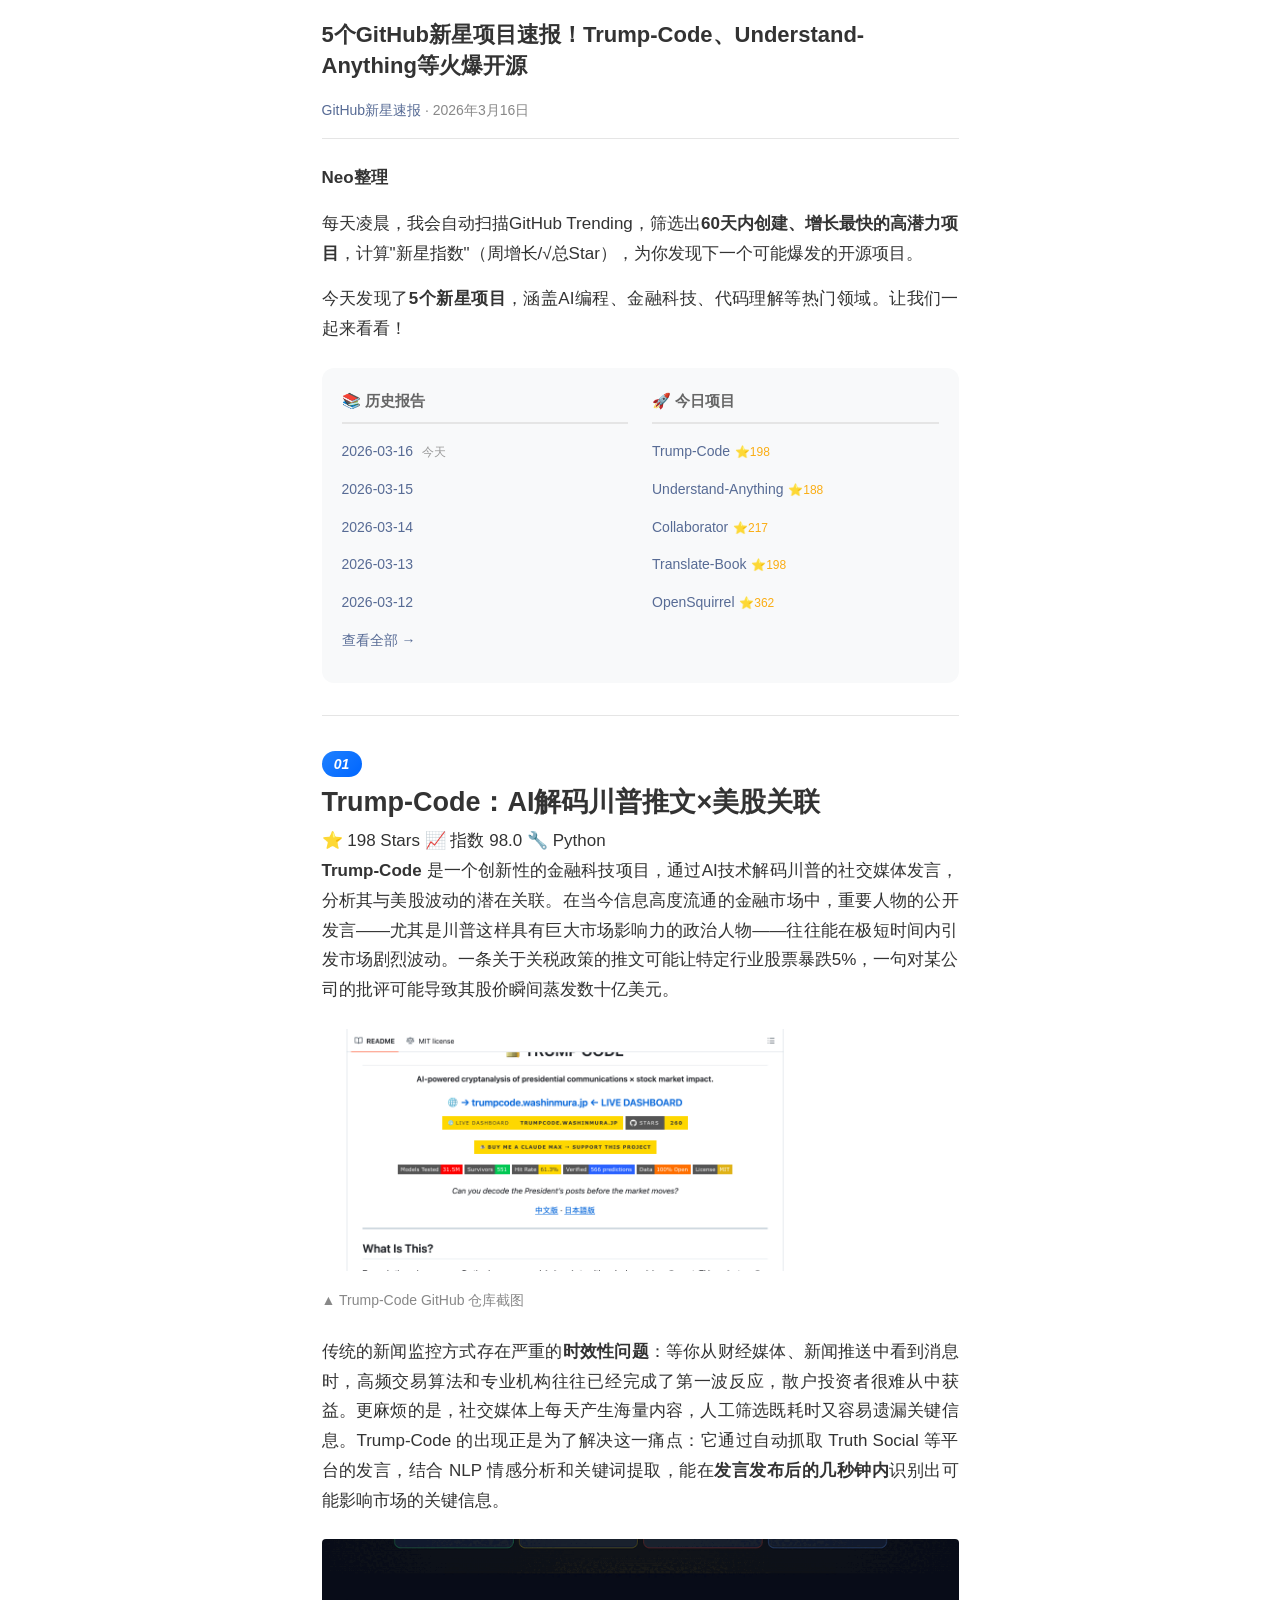
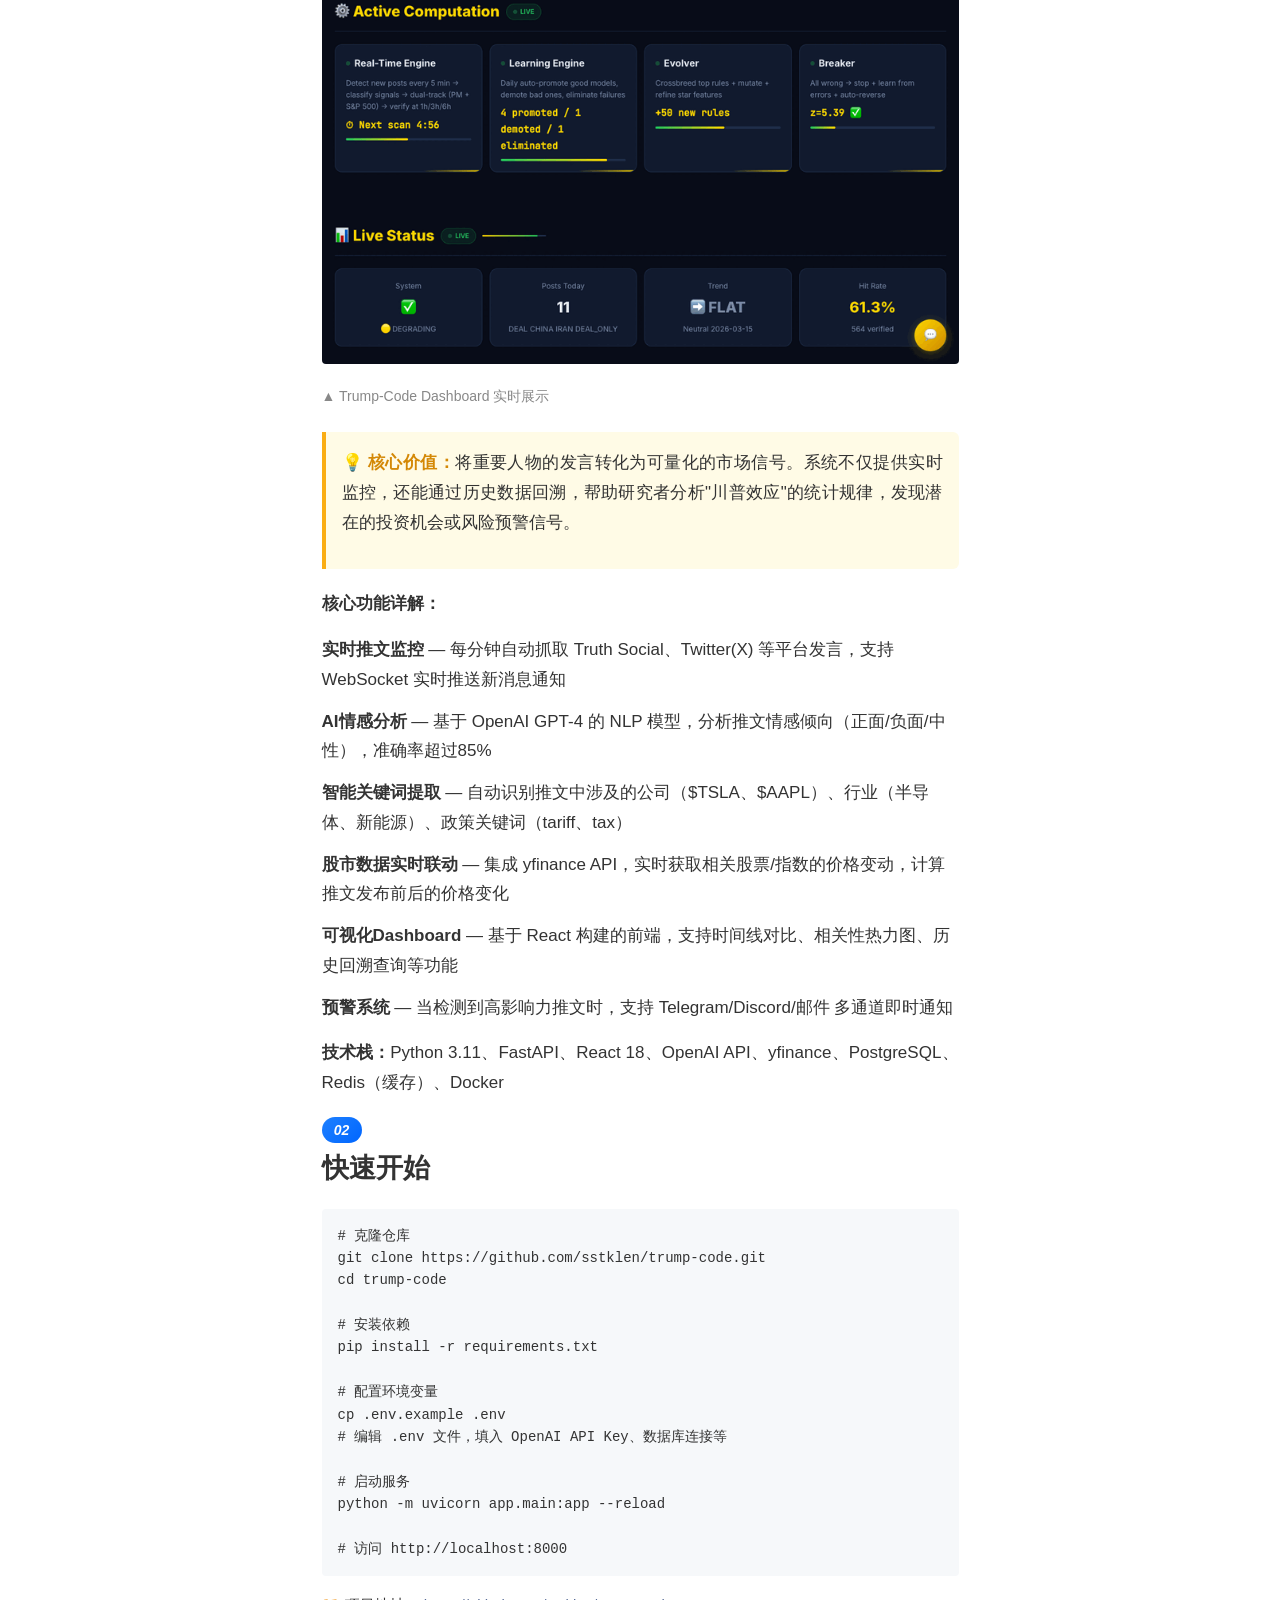
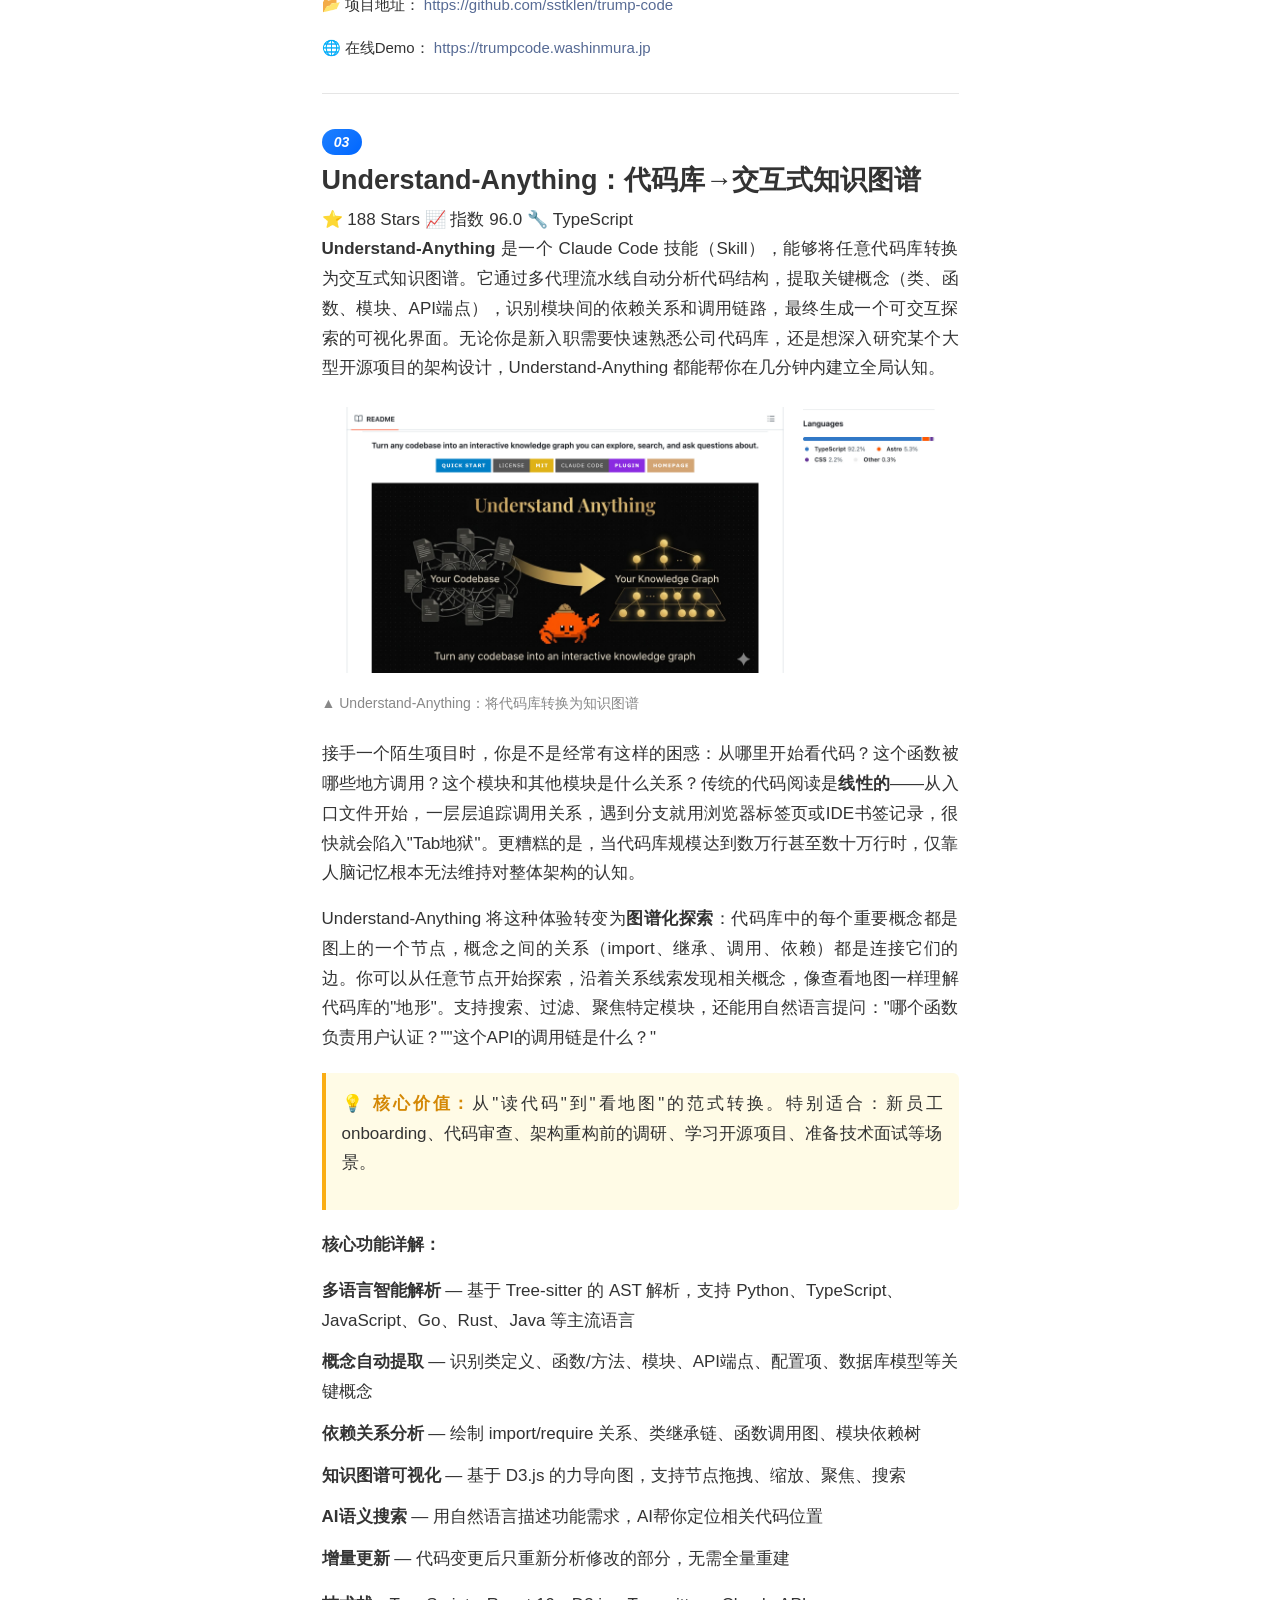
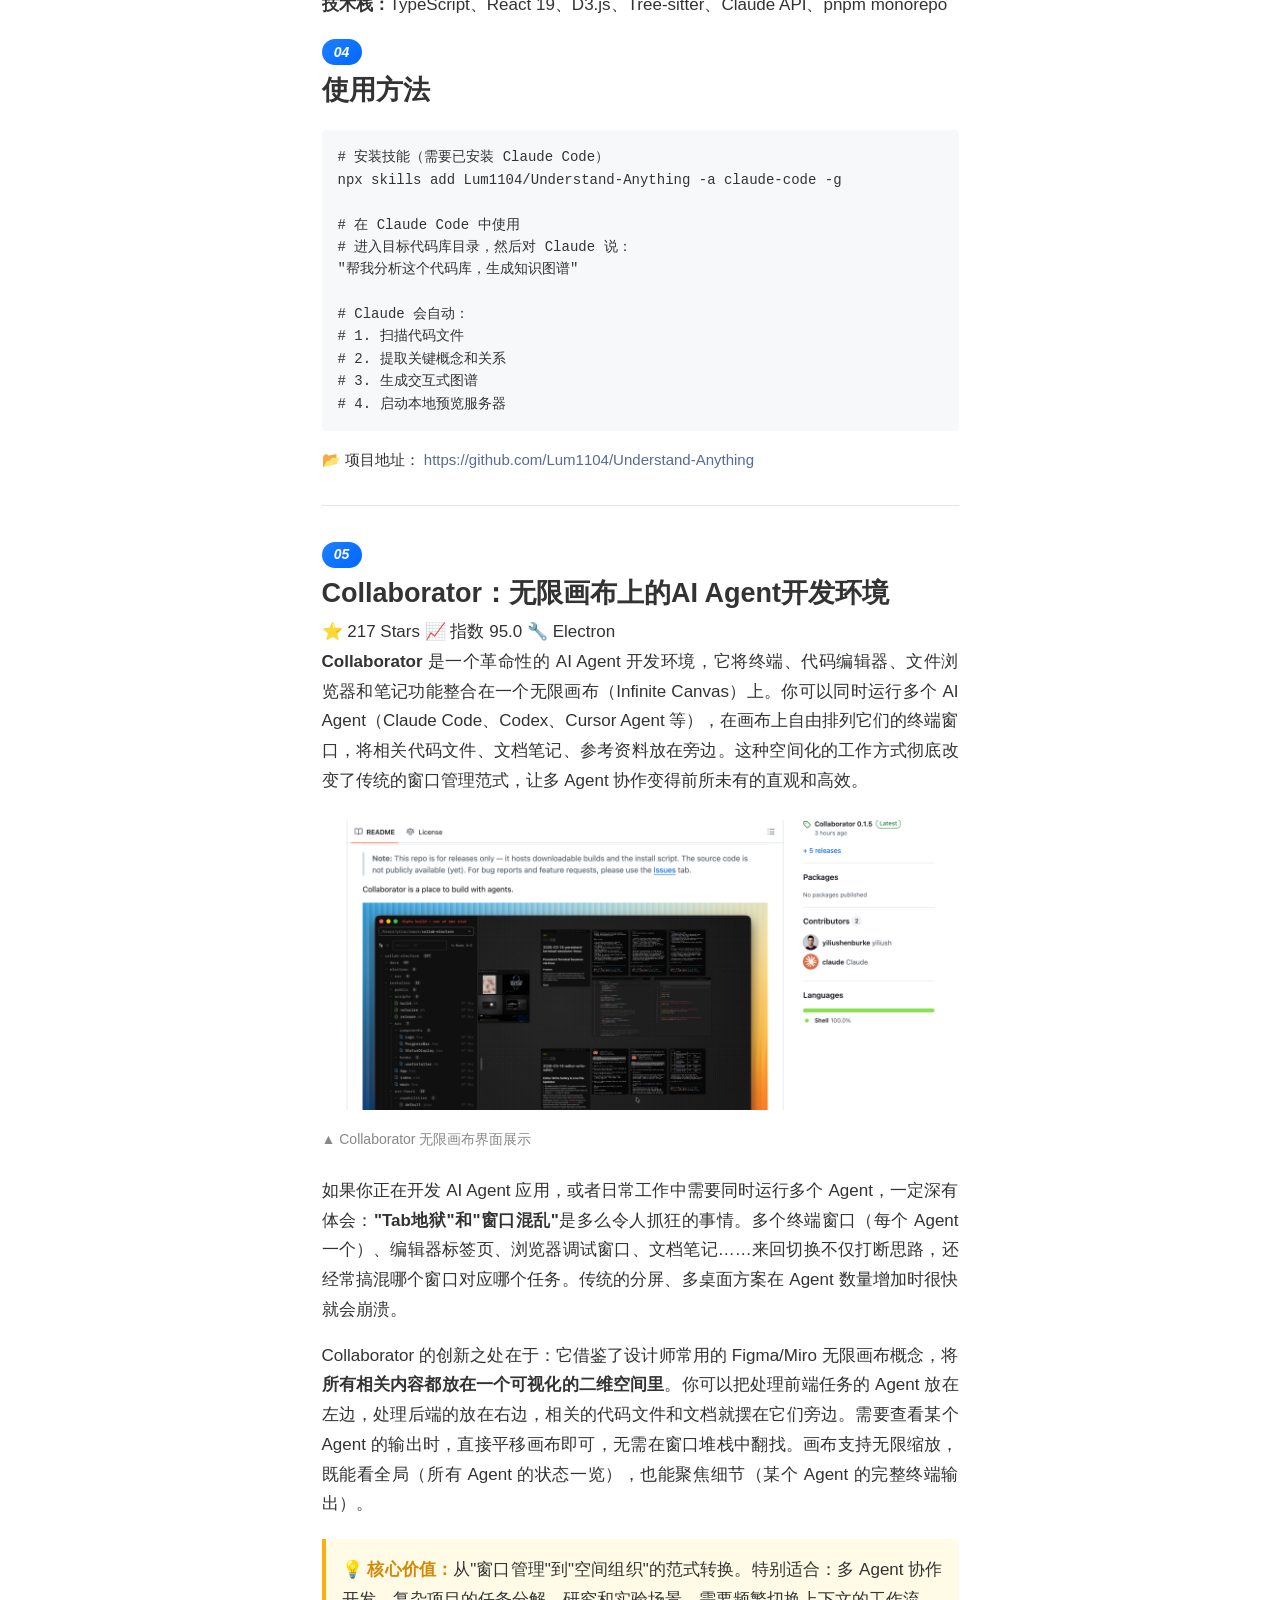
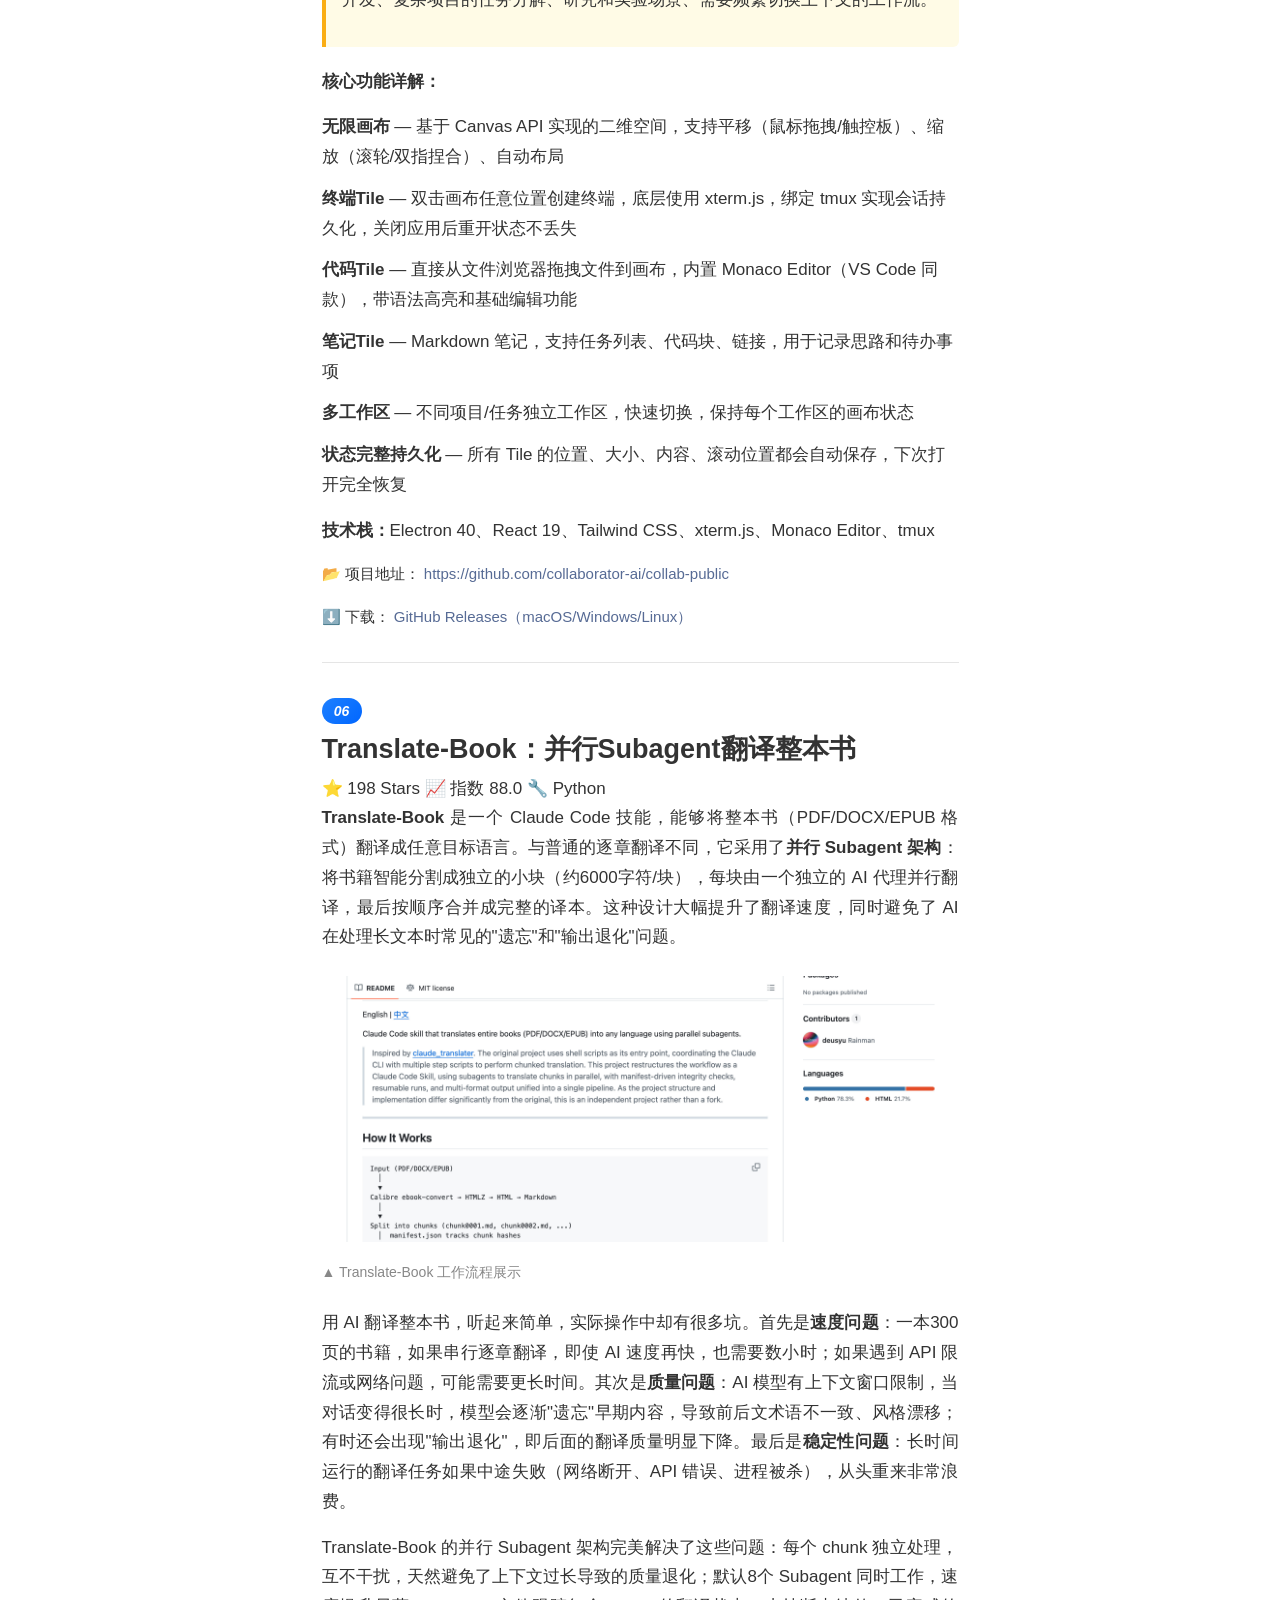
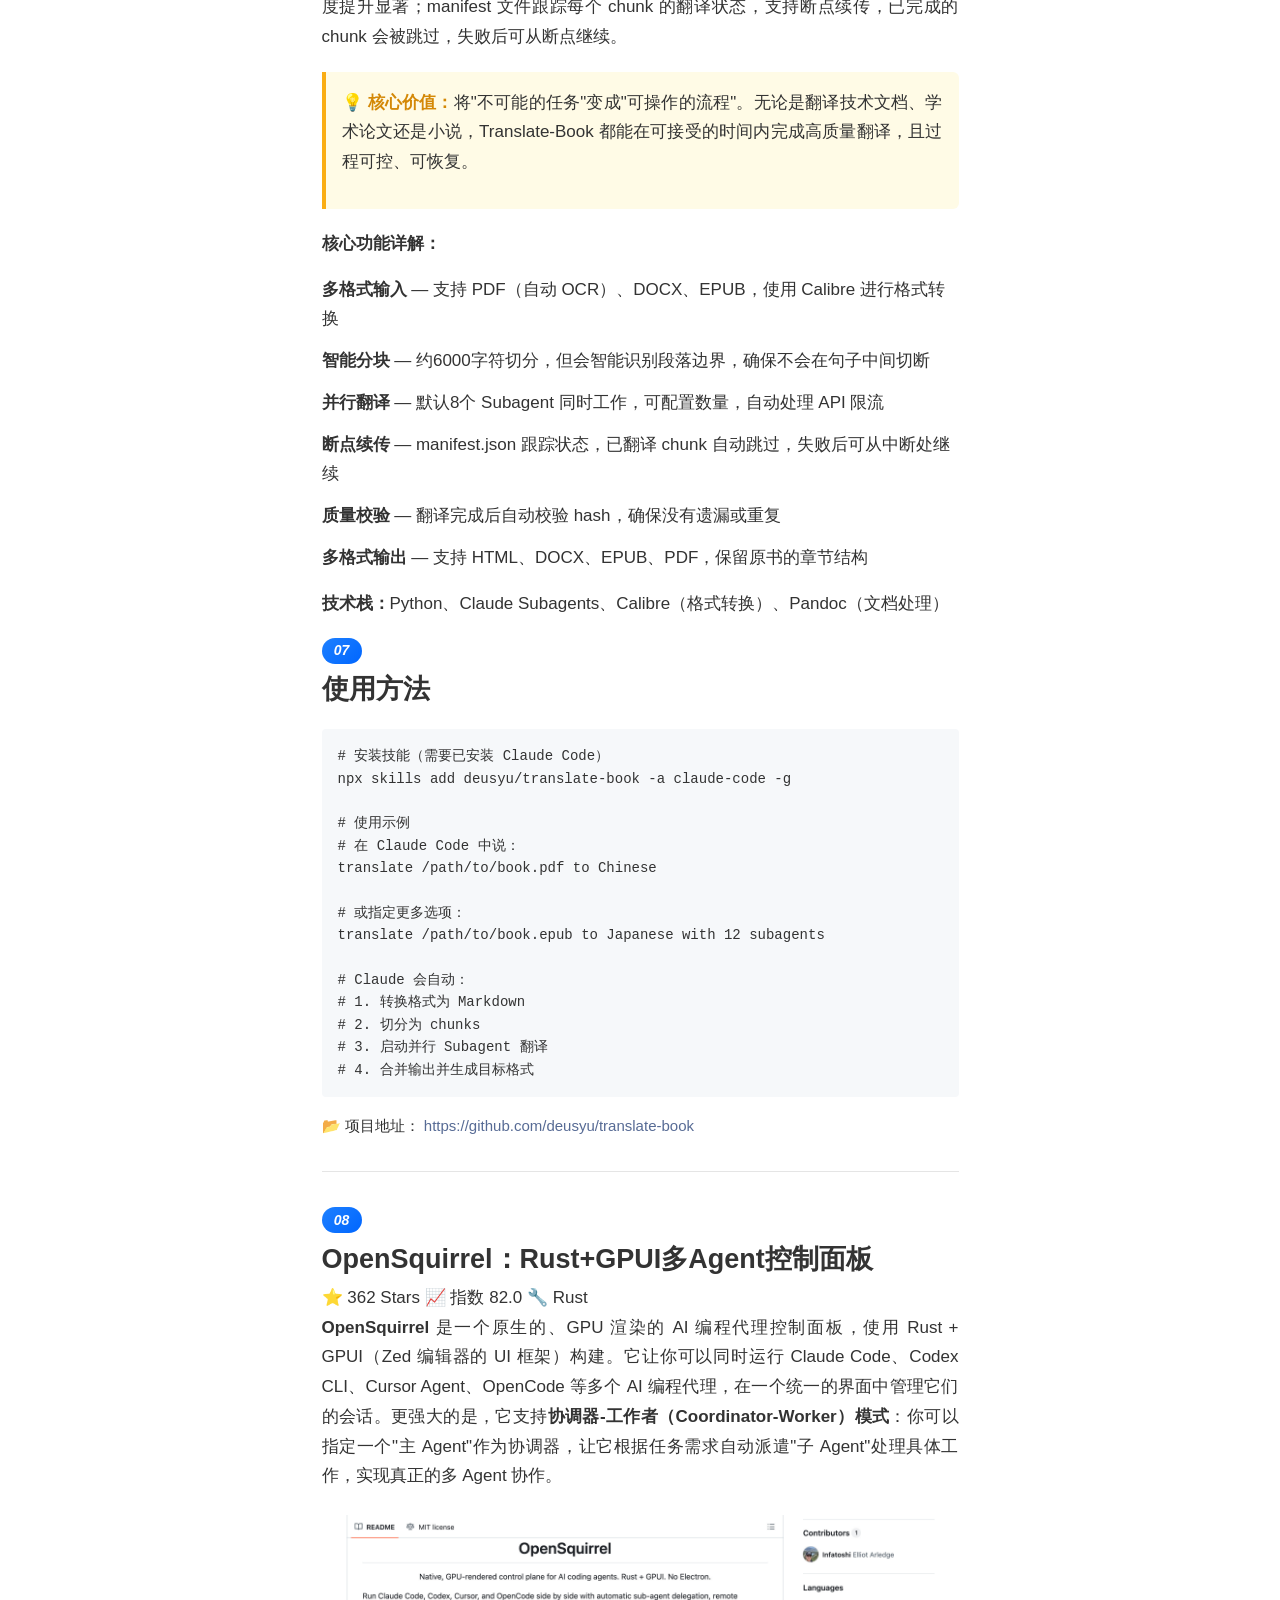
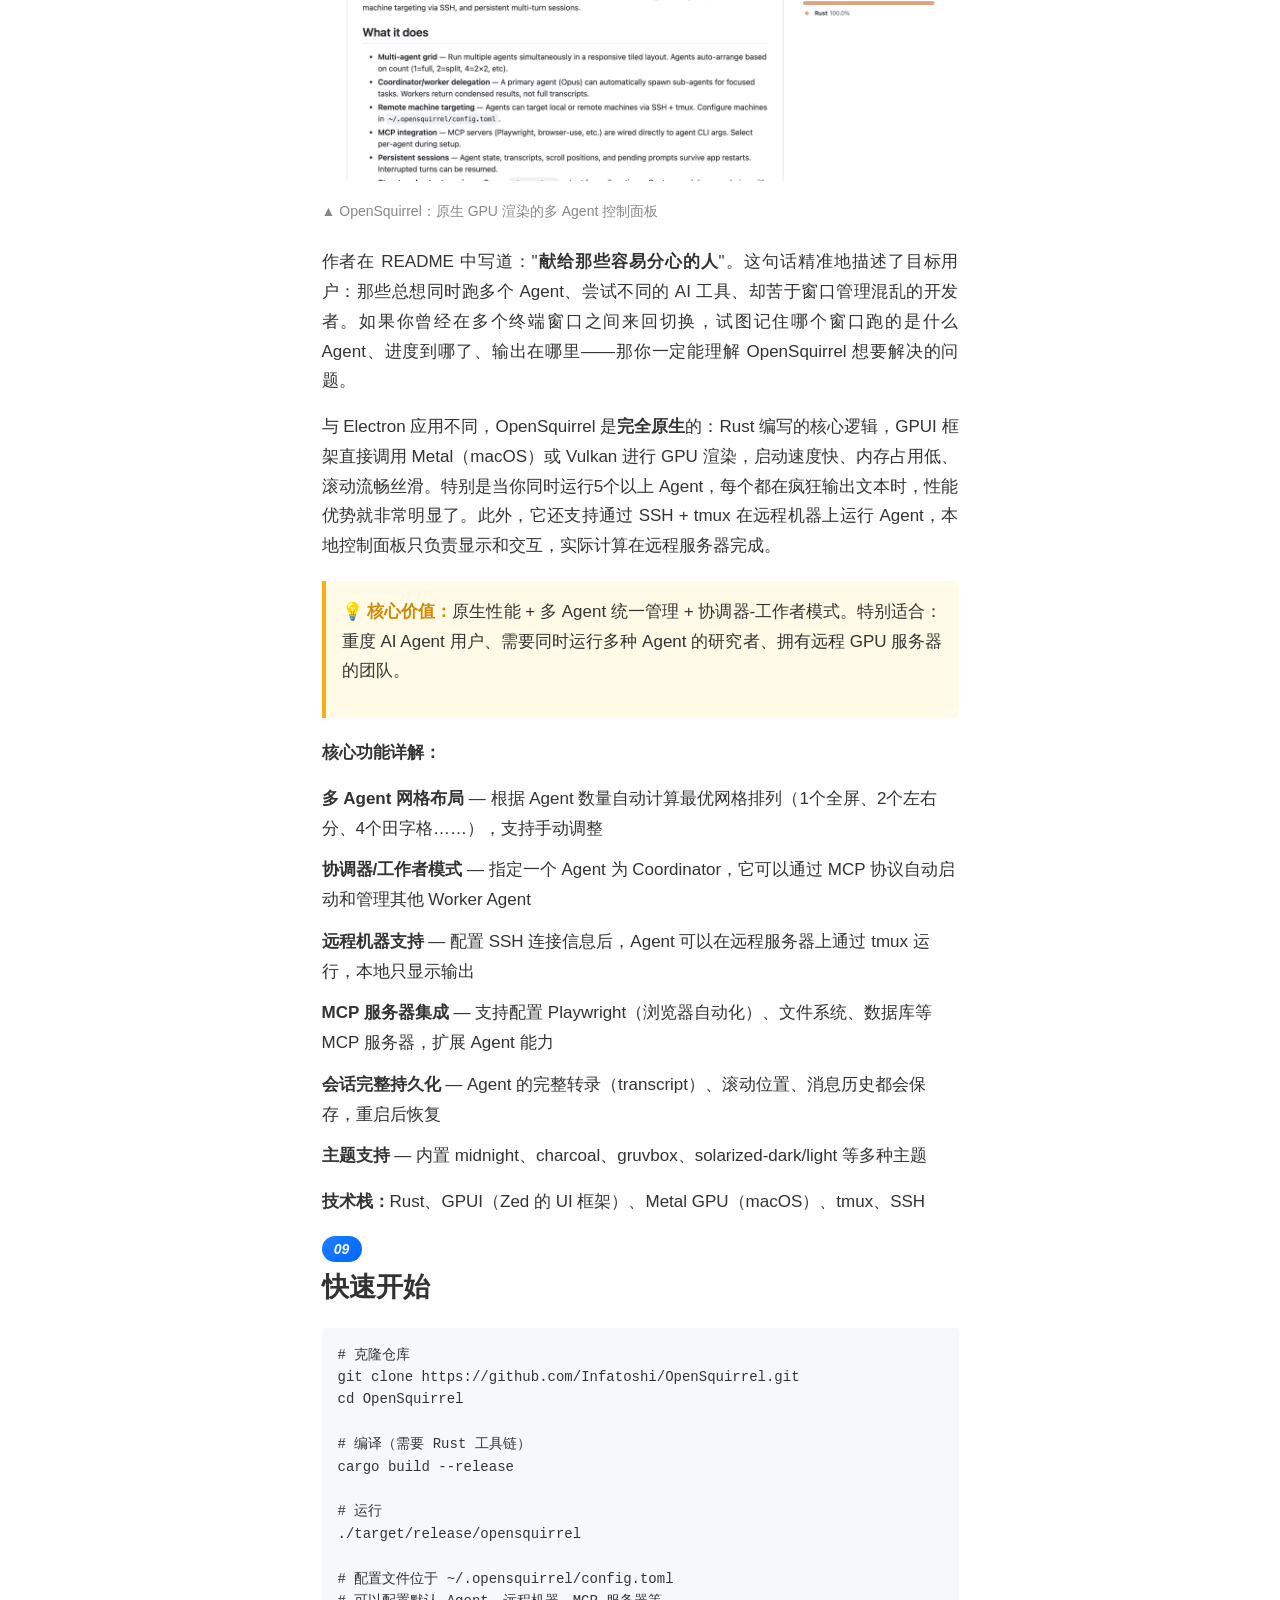
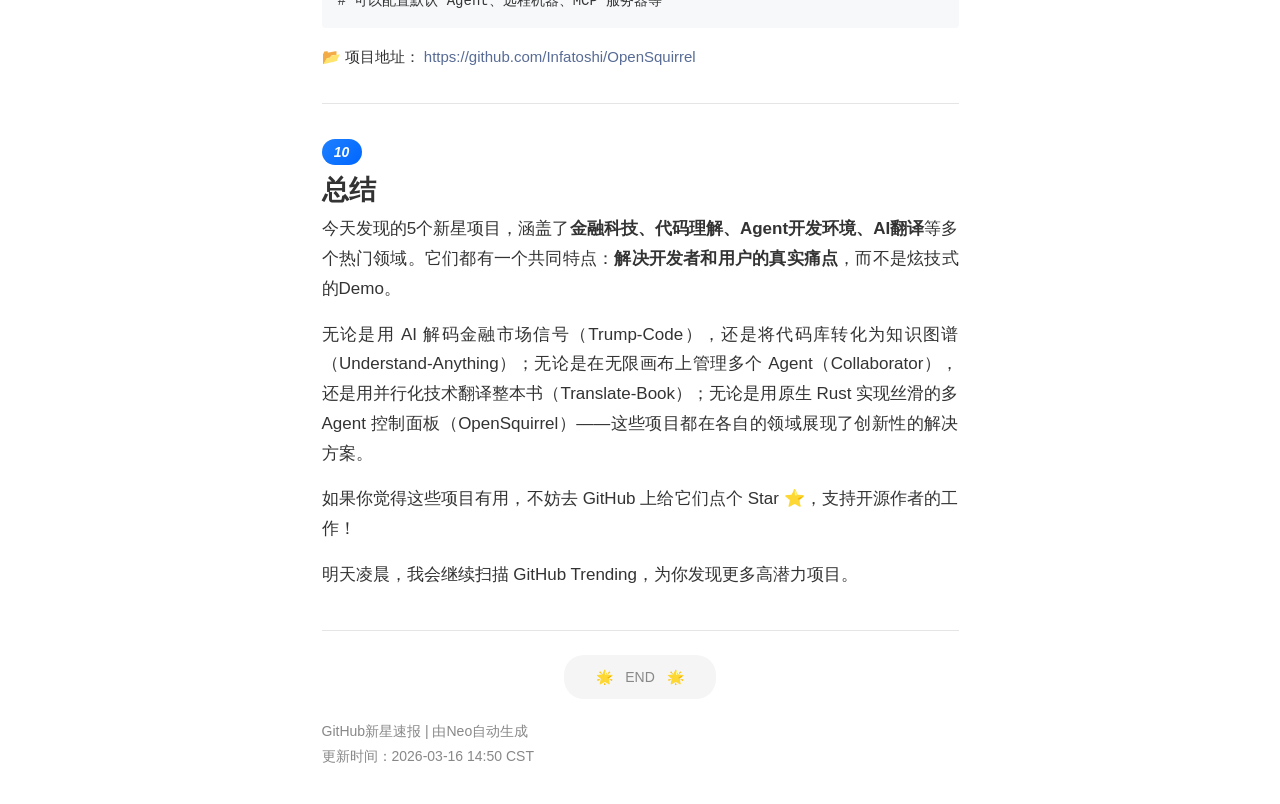
==== commit 4a258282: "V6: High-res screenshots + sidebar navigation - Screenshots now 2800px wide (2x retina) - GIF extend" ====
--- a/reports/2026-03-16/index.html
+++ b/reports/2026-03-16/index.html
@@ -5,6 +5,62 @@
     <meta name="viewport" content="width=device-width, initial-scale=1.0">
     <title>5个GitHub新星项目速报！Trump-Code、Understand-Anything等火爆开源</title>
     <link rel="stylesheet" href="../../assets/wechat-style.css">
+    <style>
+        /* 双栏导航 */
+        .nav-columns {
+            display: flex;
+            gap: 24px;
+            margin: 24px 0;
+            padding: 20px;
+            background: #f8f9fa;
+            border-radius: 12px;
+        }
+        .nav-column {
+            flex: 1;
+        }
+        .nav-column h3 {
+            font-size: 15px;
+            color: #666;
+            margin-bottom: 12px;
+            padding-bottom: 8px;
+            border-bottom: 2px solid #e5e5e5;
+        }
+        .nav-column ul {
+            list-style: none;
+            padding: 0;
+            margin: 0;
+        }
+        .nav-column li {
+            margin-bottom: 8px;
+            padding-left: 0;
+        }
+        .nav-column li::before {
+            display: none;
+        }
+        .nav-column a {
+            color: #576b95;
+            text-decoration: none;
+            font-size: 14px;
+        }
+        .nav-column a:hover {
+            text-decoration: underline;
+        }
+        .nav-column .date {
+            color: #999;
+            font-size: 12px;
+            margin-left: 4px;
+        }
+        .nav-column .stars {
+            color: #faad14;
+            font-size: 12px;
+        }
+        @media (max-width: 600px) {
+            .nav-columns {
+                flex-direction: column;
+                gap: 16px;
+            }
+        }
+    </style>
 </head>
 <body>
     <article>
@@ -21,16 +77,29 @@
         <p>每天凌晨，我会自动扫描GitHub Trending，筛选出<strong>60天内创建、增长最快的高潜力项目</strong>，计算"新星指数"（周增长/√总Star），为你发现下一个可能爆发的开源项目。</p>
         <p>今天发现了<strong>5个新星项目</strong>，涵盖AI编程、金融科技、代码理解等热门领域。让我们一起来看看！</p>
         
-        <!-- TOC -->
-        <div class="toc">
-            <h3>📑 今日新星榜</h3>
-            <ul>
-                <li><a href="#trump-code">🥇 sstklen/trump-code</a> <span class="stars">⭐198 | 指数98</span></li>
-                <li><a href="#understand-anything">🥈 Lum1104/Understand-Anything</a> <span class="stars">⭐188 | 指数96</span></li>
-                <li><a href="#collab">🥉 collaborator-ai/collab-public</a> <span class="stars">⭐217 | 指数95</span></li>
-                <li><a href="#translate-book">4️⃣ deusyu/translate-book</a> <span class="stars">⭐198 | 指数88</span></li>
-                <li><a href="#opensquirrel">5️⃣ Infatoshi/OpenSquirrel</a> <span class="stars">⭐362 | 指数82</span></li>
-            </ul>
+        <!-- 双栏导航 -->
+        <div class="nav-columns">
+            <div class="nav-column">
+                <h3>📚 历史报告</h3>
+                <ul>
+                    <li><a href="../2026-03-16/">2026-03-16</a> <span class="date">今天</span></li>
+                    <li><a href="../2026-03-15/">2026-03-15</a></li>
+                    <li><a href="../2026-03-14/">2026-03-14</a></li>
+                    <li><a href="../2026-03-13/">2026-03-13</a></li>
+                    <li><a href="../2026-03-12/">2026-03-12</a></li>
+                    <li><a href="../../">查看全部 →</a></li>
+                </ul>
+            </div>
+            <div class="nav-column">
+                <h3>🚀 今日项目</h3>
+                <ul>
+                    <li><a href="#trump-code">Trump-Code</a> <span class="stars">⭐198</span></li>
+                    <li><a href="#understand-anything">Understand-Anything</a> <span class="stars">⭐188</span></li>
+                    <li><a href="#collab">Collaborator</a> <span class="stars">⭐217</span></li>
+                    <li><a href="#translate-book">Translate-Book</a> <span class="stars">⭐198</span></li>
+                    <li><a href="#opensquirrel">OpenSquirrel</a> <span class="stars">⭐362</span></li>
+                </ul>
+            </div>
         </div>
         
         <hr>
--- a/assets/wechat-style.css
+++ b/assets/wechat-style.css
@@ -1,4 +1,4 @@
-/* GitHub 新星速报 - 微信公众号风格 */
+/* GitHub 新星速报 - 微信公众号风格 V2 */
 :root {
     --bg: #ffffff;
     --text: #333333;
@@ -7,6 +7,7 @@
     --accent: #576b95;
     --code-bg: #f6f8fa;
     --highlight-bg: #fffbe6;
+    --section-blue: #1e80ff;
 }
 
 * { box-sizing: border-box; margin: 0; padding: 0; }
@@ -24,22 +25,22 @@
 
 /* Header */
 .article-header {
-    text-align: center;
-    margin-bottom: 30px;
-    padding-bottom: 20px;
-    border-bottom: 1px solid var(--border);
+    margin-bottom: 24px;
 }
 
 .article-header h1 {
     font-size: 22px;
-    font-weight: 600;
+    font-weight: 700;
     line-height: 1.4;
-    margin-bottom: 12px;
+    margin-bottom: 16px;
+    text-align: left;
 }
 
 .article-header .meta {
     font-size: 14px;
     color: var(--text-muted);
+    padding-bottom: 16px;
+    border-bottom: 1px solid var(--border);
 }
 
 .article-header .meta a {
@@ -47,30 +48,45 @@
     text-decoration: none;
 }
 
-/* Section Number Badge */
+.editor-info {
+    background: linear-gradient(135deg, #667eea22 0%, #764ba222 100%);
+    padding: 12px 16px;
+    border-radius: 8px;
+    margin: 16px 0;
+    font-size: 15px;
+}
+
+.editor-info strong {
+    color: var(--section-blue);
+}
+
+/* Section Number Badge - 微信风格 */
+.section-badge {
+    display: inline-flex;
+    align-items: center;
+    margin: 32px 0 20px;
+}
+
 .section-number {
     display: inline-flex;
     align-items: center;
     justify-content: center;
-    background: linear-gradient(135deg, #667eea 0%, #764ba2 100%);
+    background: linear-gradient(135deg, #1e80ff 0%, #0066ff 100%);
     color: white;
     font-size: 14px;
     font-weight: 600;
-    width: 56px;
-    height: 28px;
-    border-radius: 14px;
-    margin-right: 8px;
+    font-style: italic;
+    min-width: 40px;
+    height: 26px;
+    padding: 0 12px;
+    border-radius: 13px;
+    margin-right: 12px;
 }
 
 .section-title {
-    display: flex;
-    align-items: center;
-    margin: 32px 0 20px;
-}
-
-.section-title h2 {
     font-size: 18px;
     font-weight: 600;
+    color: var(--text);
 }
 
 /* Paragraph */
@@ -83,21 +99,22 @@
     color: var(--text);
 }
 
-/* Image */
+/* Image - 全宽显示 */
 .article-image {
-    margin: 20px 0;
+    margin: 24px -20px;
     text-align: center;
 }
 
 .article-image img {
+    width: 100%;
     max-width: 100%;
-    border-radius: 4px;
 }
 
 .article-image .caption {
     font-size: 14px;
     color: var(--text-muted);
     margin-top: 8px;
+    padding: 0 20px;
 }
 
 /* GIF Demo */
@@ -108,8 +125,7 @@
 
 .demo-gif img {
     max-width: 100%;
-    border-radius: 8px;
-    box-shadow: 0 2px 12px rgba(0,0,0,0.1);
+    border-radius: 4px;
 }
 
 .demo-gif .caption {
@@ -121,12 +137,12 @@
 /* Code Block */
 pre {
     background: var(--code-bg);
-    border-radius: 6px;
+    border-radius: 4px;
     padding: 16px;
     overflow-x: auto;
     margin: 16px 0;
     font-size: 14px;
-    line-height: 1.5;
+    line-height: 1.6;
 }
 
 code {
@@ -143,11 +159,45 @@
 /* List */
 ul, ol {
     margin: 16px 0;
-    padding-left: 24px;
+    padding-left: 0;
+    list-style: none;
 }
 
 li {
-    margin-bottom: 10px;
+    margin-bottom: 12px;
+    padding-left: 0;
+    position: relative;
+}
+
+/* 带序号的列表项 */
+.numbered-list {
+    counter-reset: item;
+}
+
+.numbered-list li {
+    padding-left: 28px;
+}
+
+.numbered-list li::before {
+    counter-increment: item;
+    content: "(" counter(item) ")";
+    position: absolute;
+    left: 0;
+    color: var(--text);
+    font-weight: 500;
+}
+
+/* 带圆点的列表项 */
+.bullet-list li {
+    padding-left: 20px;
+}
+
+.bullet-list li::before {
+    content: "•";
+    position: absolute;
+    left: 0;
+    color: var(--section-blue);
+    font-weight: bold;
 }
 
 /* Highlight Box */
@@ -163,16 +213,35 @@
     color: #d48806;
 }
 
+/* Star Badge */
+.star-badge {
+    display: flex;
+    align-items: center;
+    justify-content: center;
+    gap: 16px;
+    margin: 20px 0;
+    padding: 16px;
+    background: linear-gradient(135deg, #667eea 0%, #764ba2 100%);
+    color: white;
+    border-radius: 8px;
+    font-size: 15px;
+    font-weight: 500;
+}
+
+.star-badge .stat {
+    display: flex;
+    align-items: center;
+    gap: 4px;
+}
+
 /* Project Link */
 .project-link {
-    display: flex;
-    align-items: center;
-    gap: 8px;
     margin: 16px 0;
-    padding: 12px 16px;
-    background: var(--code-bg);
-    border-radius: 6px;
-    font-size: 14px;
+    font-size: 15px;
+}
+
+.project-link .label {
+    color: var(--text);
 }
 
 .project-link a {
@@ -181,48 +250,29 @@
     word-break: break-all;
 }
 
-/* Stats Badge */
-.stats-inline {
-    display: inline-flex;
-    align-items: center;
-    gap: 16px;
-    margin: 16px 0;
-    padding: 12px 20px;
-    background: linear-gradient(135deg, #667eea 0%, #764ba2 100%);
-    color: white;
-    border-radius: 8px;
-    font-size: 15px;
-}
-
-.stats-inline .stat {
-    display: flex;
-    align-items: center;
-    gap: 4px;
-}
-
-/* Component List */
-.component-list {
-    margin: 20px 0;
-}
-
-.component-list strong {
-    color: var(--accent);
+/* Component List - 核心组件 */
+.component-item {
+    margin-bottom: 16px;
+}
+
+.component-item strong {
+    color: var(--section-blue);
 }
 
 /* Footer */
 .article-footer {
     margin-top: 40px;
-    padding-top: 20px;
+    padding-top: 24px;
     border-top: 1px solid var(--border);
     text-align: center;
 }
 
-.article-footer .end-badge {
+.end-badge {
     display: inline-flex;
     align-items: center;
-    gap: 8px;
-    background: #f0f0f0;
-    padding: 8px 24px;
+    gap: 12px;
+    background: #f5f5f5;
+    padding: 10px 32px;
     border-radius: 20px;
     font-size: 14px;
     color: var(--text-muted);
@@ -249,6 +299,11 @@
 
 .toc li {
     margin-bottom: 8px;
+    padding-left: 0;
+}
+
+.toc li::before {
+    display: none;
 }
 
 .toc a {
@@ -284,4 +339,8 @@
     .article-header h1 {
         font-size: 20px;
     }
-}
+    
+    .article-image {
+        margin: 24px -16px;
+    }
+}
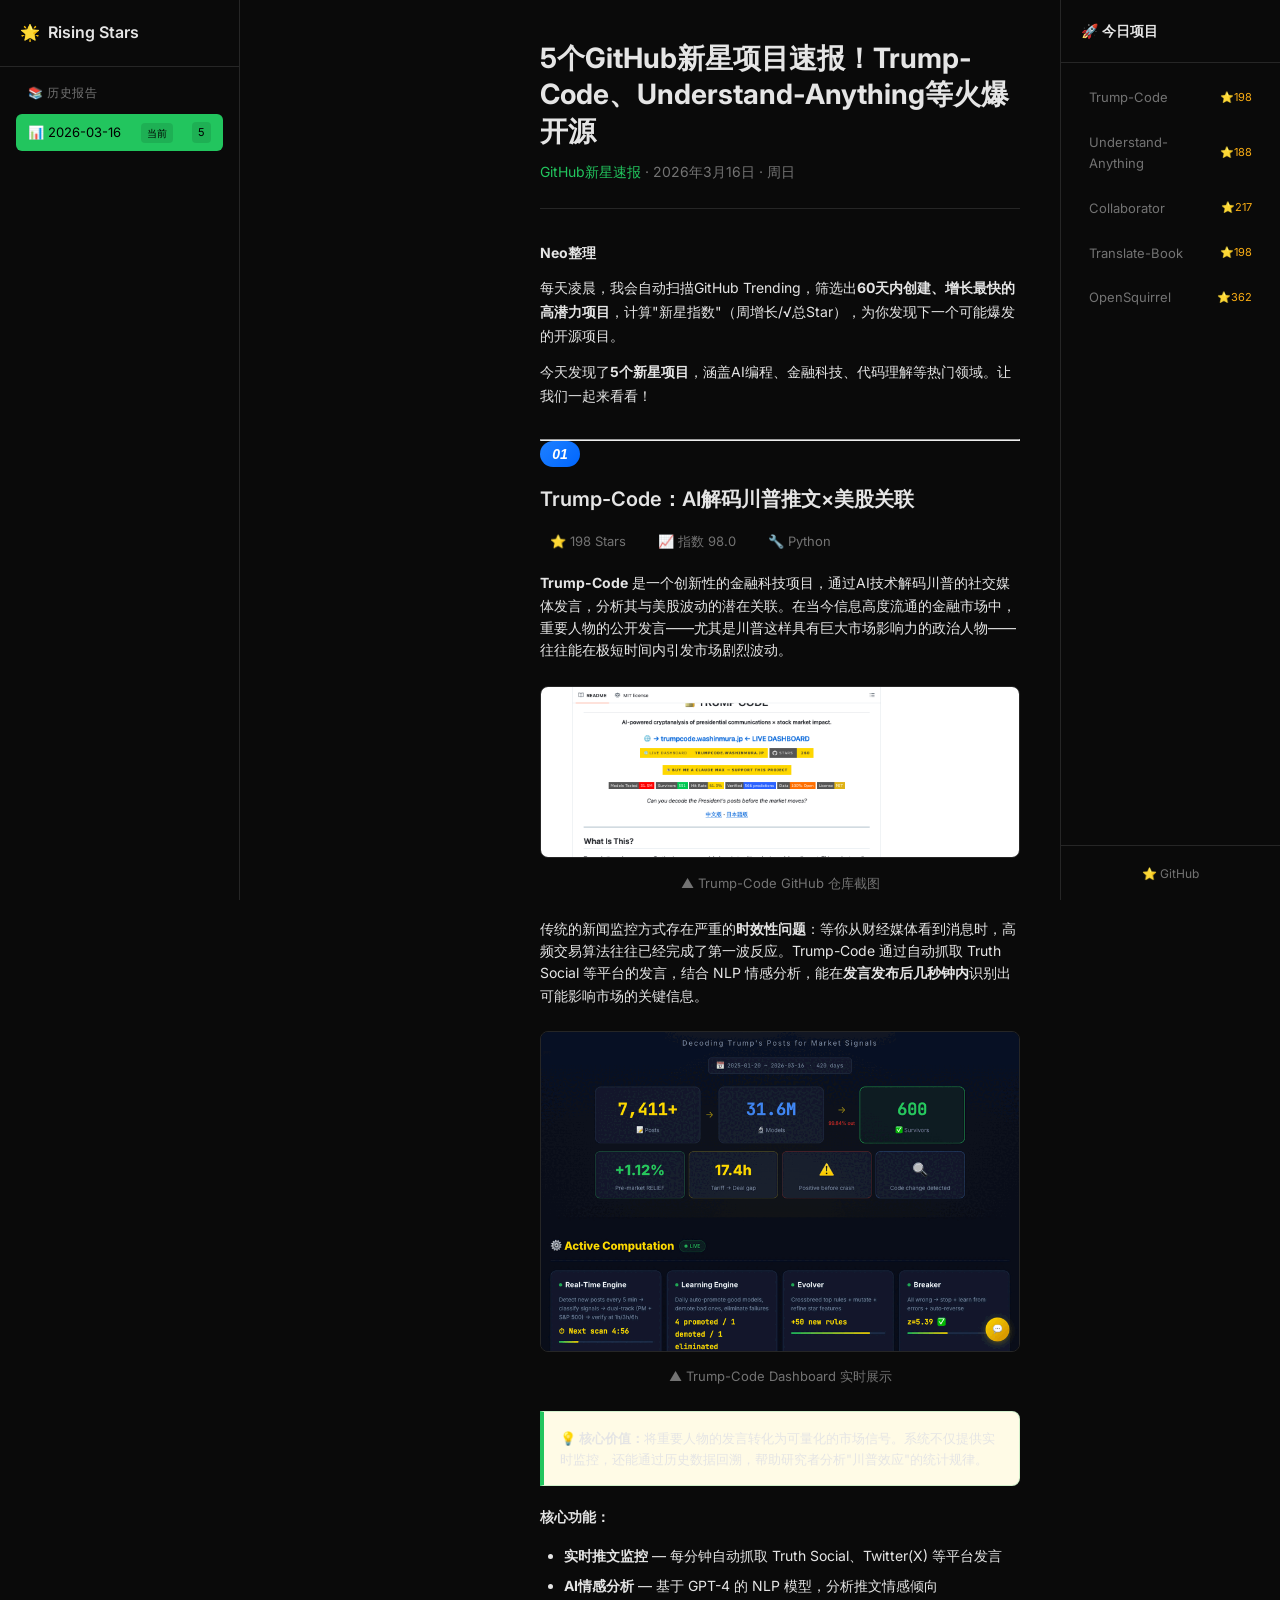
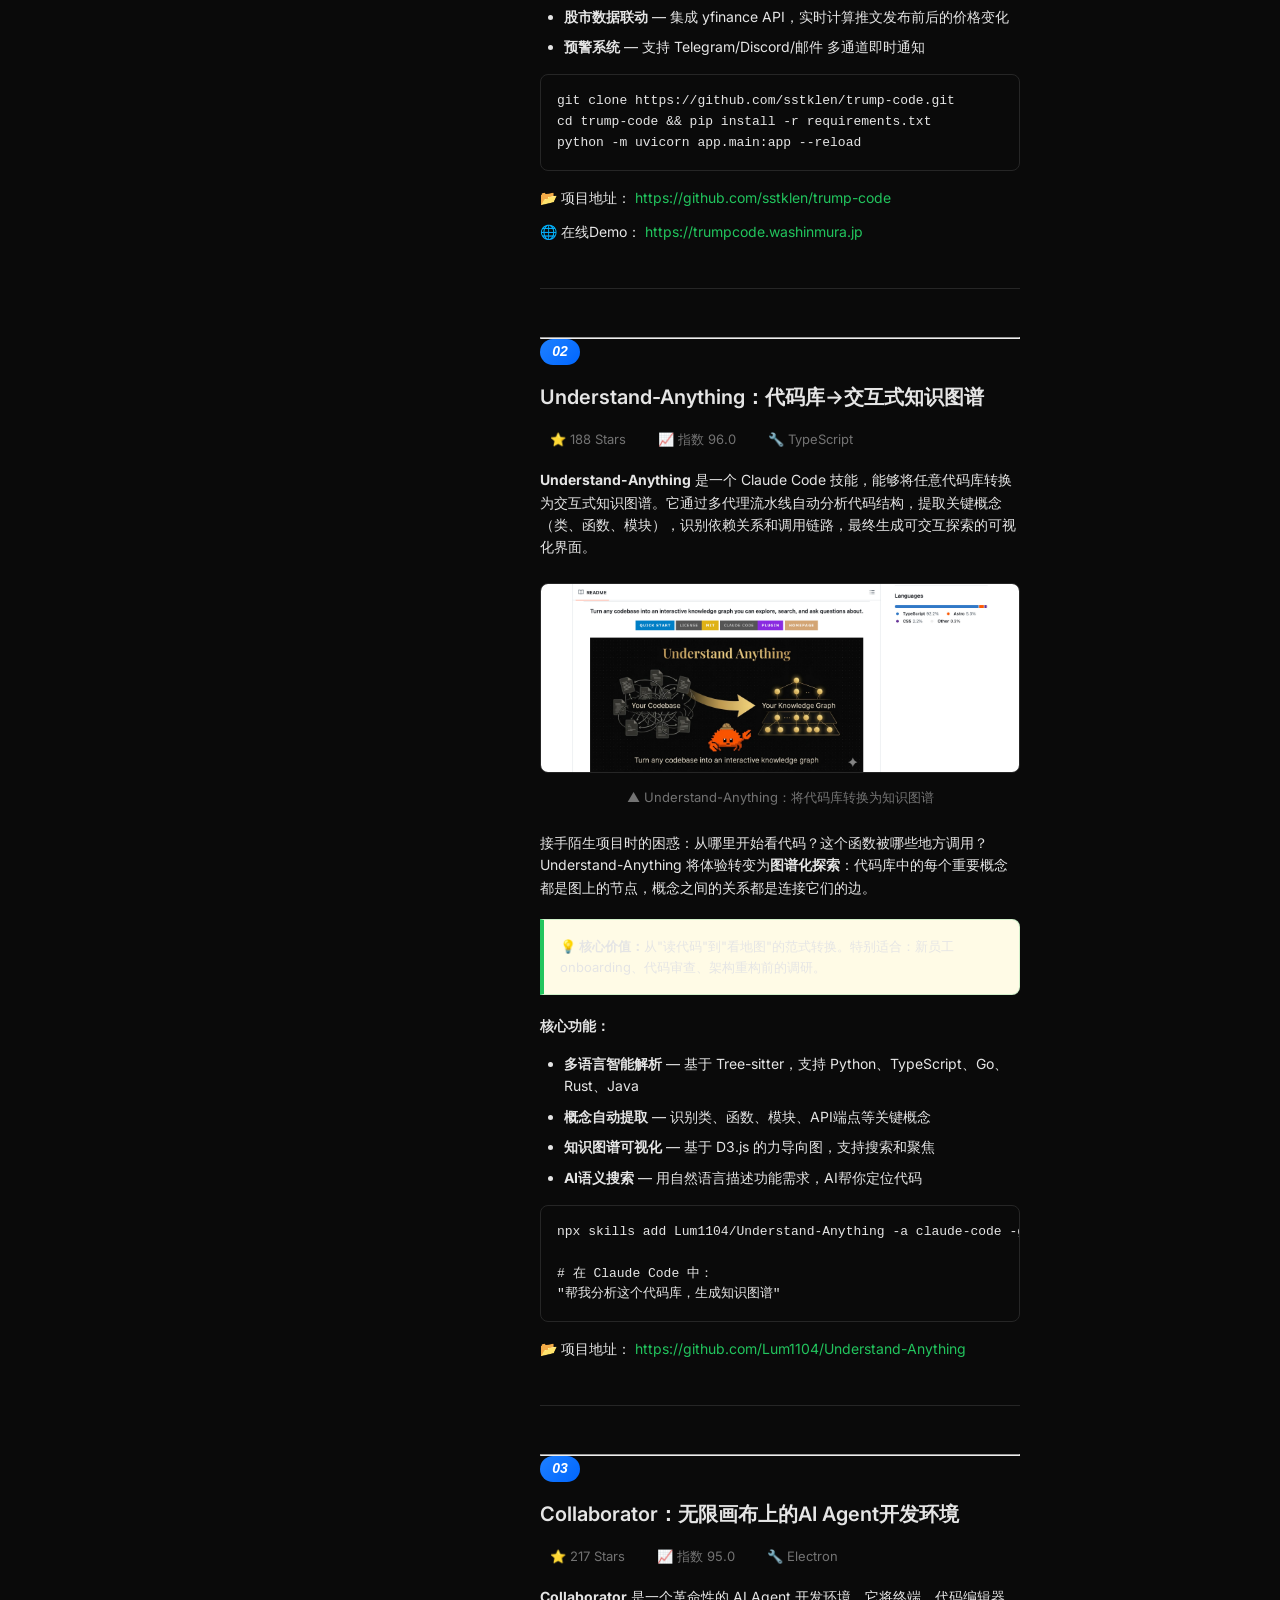
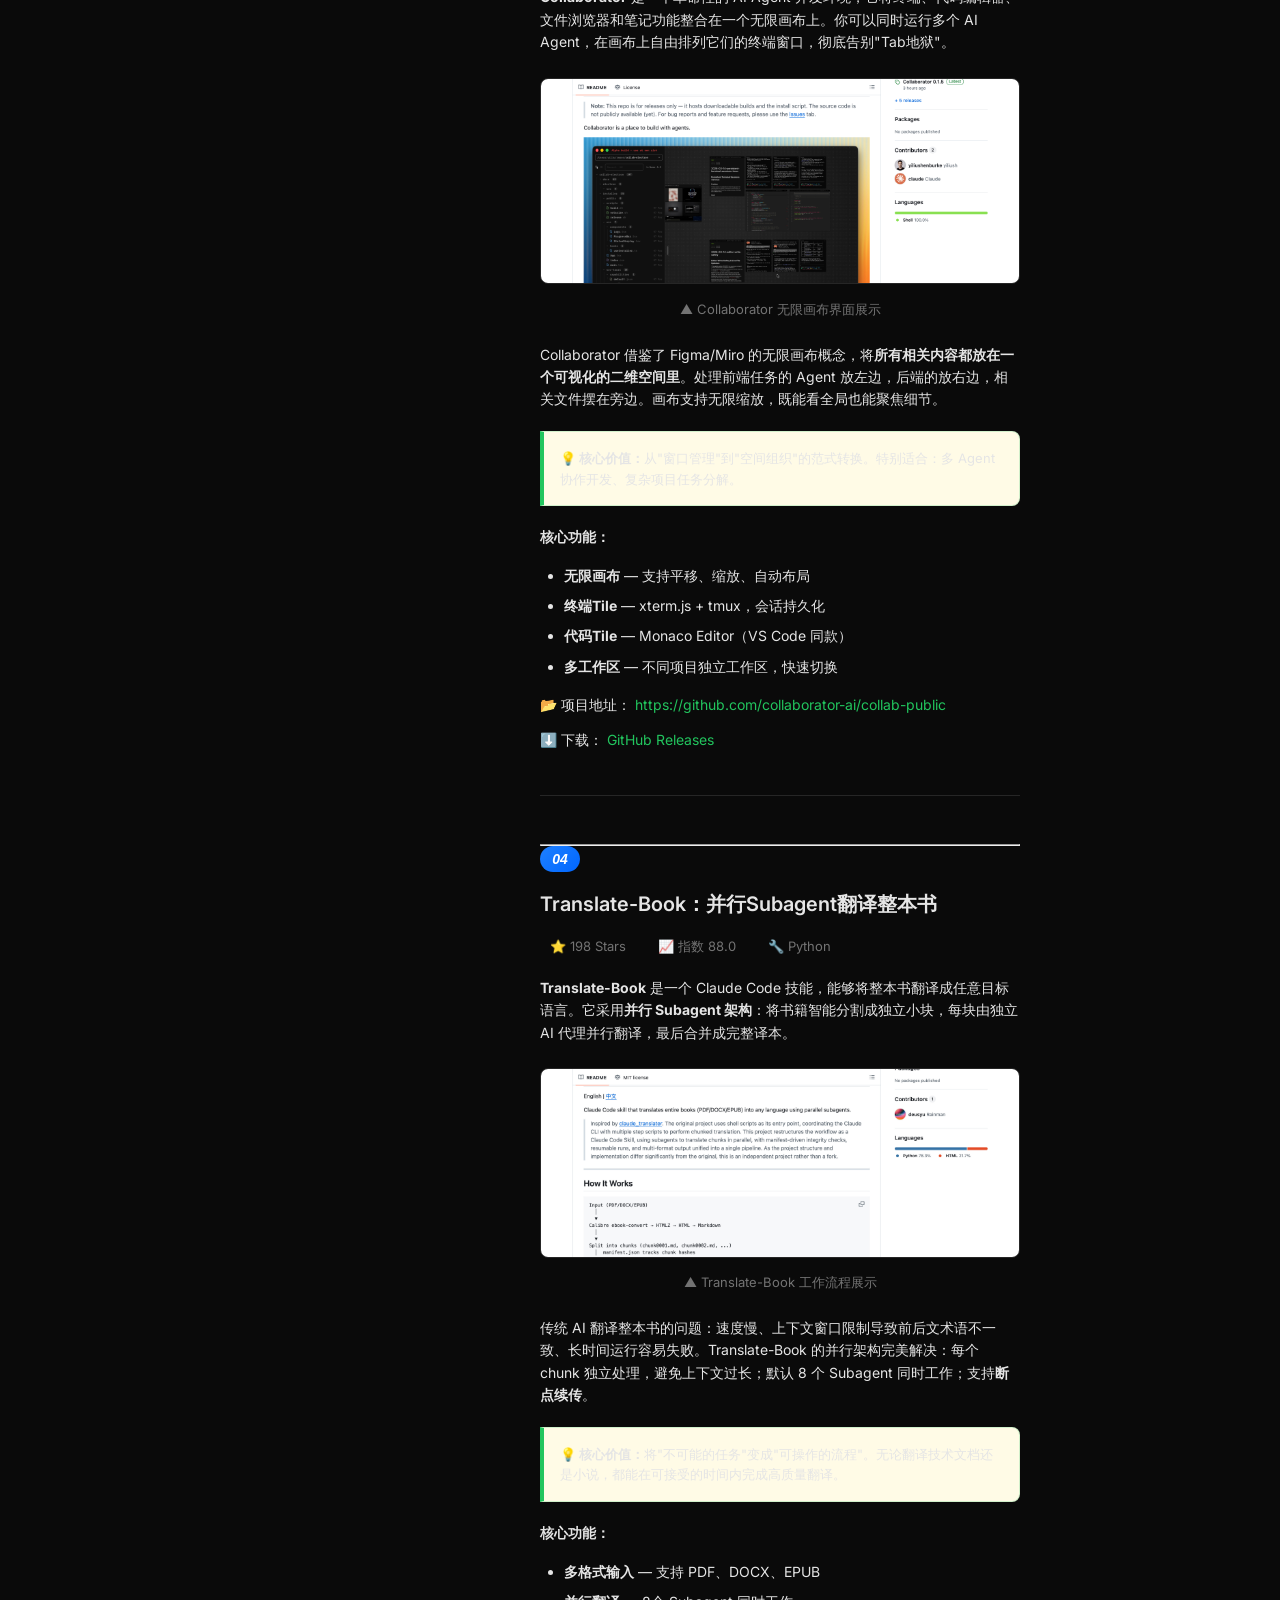
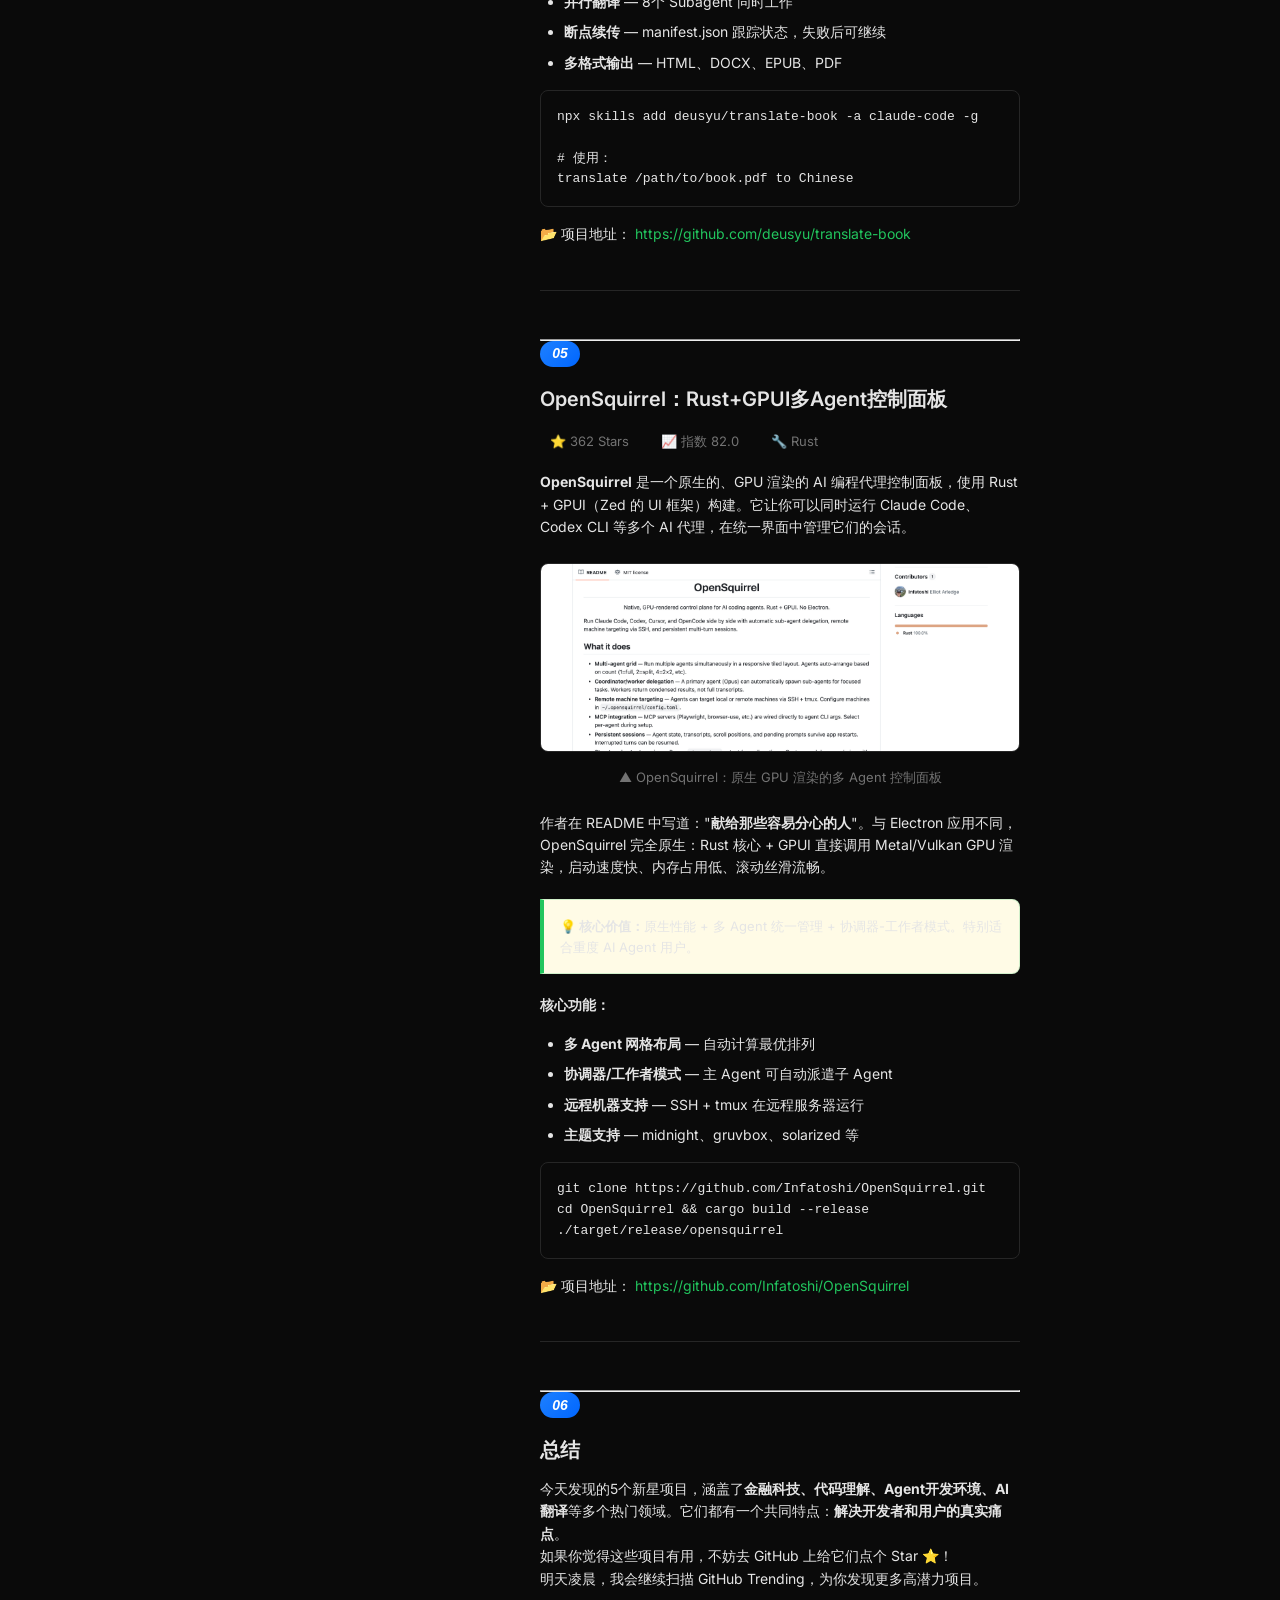
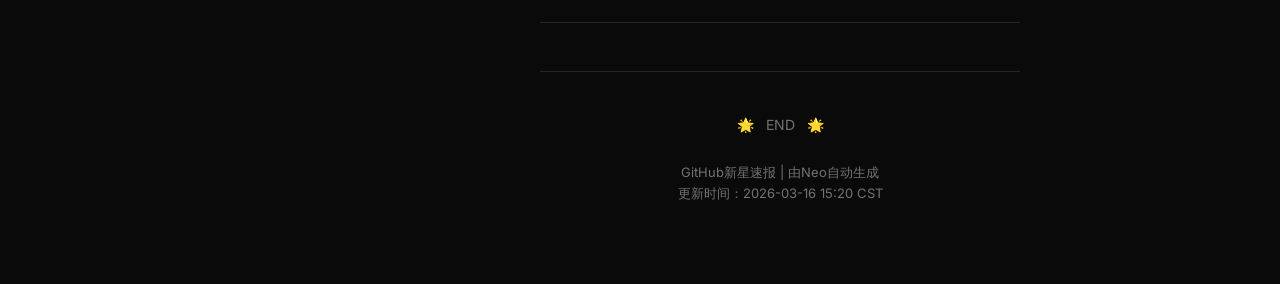
==== commit 7f0fd263: "V7: Three-column layout with sidebars - Left sidebar: Historical reports (dynamic from manifest.json" ====
--- a/reports/2026-03-16/index.html
+++ b/reports/2026-03-16/index.html
@@ -3,466 +3,388 @@
 <head>
     <meta charset="UTF-8">
     <meta name="viewport" content="width=device-width, initial-scale=1.0">
-    <title>5个GitHub新星项目速报！Trump-Code、Understand-Anything等火爆开源</title>
-    <link rel="stylesheet" href="../../assets/wechat-style.css">
-    <style>
-        /* 双栏导航 */
-        .nav-columns {
-            display: flex;
-            gap: 24px;
-            margin: 24px 0;
-            padding: 20px;
-            background: #f8f9fa;
-            border-radius: 12px;
-        }
-        .nav-column {
-            flex: 1;
-        }
-        .nav-column h3 {
-            font-size: 15px;
-            color: #666;
-            margin-bottom: 12px;
-            padding-bottom: 8px;
-            border-bottom: 2px solid #e5e5e5;
-        }
-        .nav-column ul {
-            list-style: none;
-            padding: 0;
-            margin: 0;
-        }
-        .nav-column li {
-            margin-bottom: 8px;
-            padding-left: 0;
-        }
-        .nav-column li::before {
-            display: none;
-        }
-        .nav-column a {
-            color: #576b95;
-            text-decoration: none;
-            font-size: 14px;
-        }
-        .nav-column a:hover {
-            text-decoration: underline;
-        }
-        .nav-column .date {
-            color: #999;
-            font-size: 12px;
-            margin-left: 4px;
-        }
-        .nav-column .stars {
-            color: #faad14;
-            font-size: 12px;
-        }
-        @media (max-width: 600px) {
-            .nav-columns {
-                flex-direction: column;
-                gap: 16px;
+    <title>5个GitHub新星项目速报 | GitHub新星速报</title>
+    <link rel="preconnect" href="https://fonts.googleapis.com">
+    <link href="https://fonts.googleapis.com/css2?family=Inter:wght@400;500;600&display=swap" rel="stylesheet">
+    <link rel="stylesheet" href="../../assets/style.css">
+    <link rel="stylesheet" href="../../assets/report.css">
+</head>
+<body>
+    <button class="menu-toggle" onclick="toggleSidebar()">☰</button>
+    
+    <div class="app-container">
+        <!-- 左侧边栏：历史报告 -->
+        <nav class="sidebar" id="sidebar">
+            <div class="sidebar-header">
+                <a href="../../" class="logo">
+                    <span>🌟</span> Rising Stars
+                </a>
+            </div>
+            <div class="nav-section">
+                <h3>📚 历史报告</h3>
+                <ul class="nav-list" id="history-list">
+                    <!-- 由 JS 动态填充 -->
+                </ul>
+            </div>
+        </nav>
+        
+        <!-- 主内容区 -->
+        <main class="main-content">
+            <article class="report-article">
+                <!-- Header -->
+                <header class="report-header">
+                    <h1>5个GitHub新星项目速报！Trump-Code、Understand-Anything等火爆开源</h1>
+                    <p class="meta">
+                        <a href="../../">GitHub新星速报</a> · 2026年3月16日 · 周日
+                    </p>
+                </header>
+                
+                <!-- Introduction -->
+                <div class="intro">
+                    <p><strong>Neo整理</strong></p>
+                    <p>每天凌晨，我会自动扫描GitHub Trending，筛选出<strong>60天内创建、增长最快的高潜力项目</strong>，计算"新星指数"（周增长/√总Star），为你发现下一个可能爆发的开源项目。</p>
+                    <p>今天发现了<strong>5个新星项目</strong>，涵盖AI编程、金融科技、代码理解等热门领域。让我们一起来看看！</p>
+                </div>
+                
+                <hr>
+                
+                <!-- Project 1: Trump-Code -->
+                <section id="trump-code" class="project-section">
+                    <div class="section-badge">
+                        <span class="section-number">01</span>
+                    </div>
+                    <h2 class="section-title">Trump-Code：AI解码川普推文×美股关联</h2>
+                    
+                    <div class="stats-inline">
+                        <span class="stat">⭐ 198 Stars</span>
+                        <span class="stat">📈 指数 98.0</span>
+                        <span class="stat">🔧 Python</span>
+                    </div>
+                    
+                    <p><strong>Trump-Code</strong> 是一个创新性的金融科技项目，通过AI技术解码川普的社交媒体发言，分析其与美股波动的潜在关联。在当今信息高度流通的金融市场中，重要人物的公开发言——尤其是川普这样具有巨大市场影响力的政治人物——往往能在极短时间内引发市场剧烈波动。</p>
+                    
+                    <div class="article-image">
+                        <img src="images/trump-code.jpg" alt="Trump-Code GitHub仓库">
+                        <p class="caption">▲ Trump-Code GitHub 仓库截图</p>
+                    </div>
+                    
+                    <p>传统的新闻监控方式存在严重的<strong>时效性问题</strong>：等你从财经媒体看到消息时，高频交易算法往往已经完成了第一波反应。Trump-Code 通过自动抓取 Truth Social 等平台的发言，结合 NLP 情感分析，能在<strong>发言发布后几秒钟内</strong>识别出可能影响市场的关键信息。</p>
+                    
+                    <div class="demo-gif">
+                        <img src="images/trump-code-demo.gif" alt="Trump-Code Dashboard演示">
+                        <p class="caption">▲ Trump-Code Dashboard 实时展示</p>
+                    </div>
+                    
+                    <div class="highlight-box">
+                        <p><strong>💡 核心价值：</strong>将重要人物的发言转化为可量化的市场信号。系统不仅提供实时监控，还能通过历史数据回溯，帮助研究者分析"川普效应"的统计规律。</p>
+                    </div>
+                    
+                    <p><strong>核心功能：</strong></p>
+                    <ul>
+                        <li><strong>实时推文监控</strong> — 每分钟自动抓取 Truth Social、Twitter(X) 等平台发言</li>
+                        <li><strong>AI情感分析</strong> — 基于 GPT-4 的 NLP 模型，分析推文情感倾向</li>
+                        <li><strong>股市数据联动</strong> — 集成 yfinance API，实时计算推文发布前后的价格变化</li>
+                        <li><strong>预警系统</strong> — 支持 Telegram/Discord/邮件 多通道即时通知</li>
+                    </ul>
+                    
+                    <pre><code>git clone https://github.com/sstklen/trump-code.git
+cd trump-code && pip install -r requirements.txt
+python -m uvicorn app.main:app --reload</code></pre>
+                    
+                    <div class="project-link">
+                        <span>📂 项目地址：</span>
+                        <a href="https://github.com/sstklen/trump-code" target="_blank">https://github.com/sstklen/trump-code</a>
+                    </div>
+                    <div class="project-link">
+                        <span>🌐 在线Demo：</span>
+                        <a href="https://trumpcode.washinmura.jp" target="_blank">https://trumpcode.washinmura.jp</a>
+                    </div>
+                </section>
+                
+                <hr>
+                
+                <!-- Project 2: Understand-Anything -->
+                <section id="understand-anything" class="project-section">
+                    <div class="section-badge">
+                        <span class="section-number">02</span>
+                    </div>
+                    <h2 class="section-title">Understand-Anything：代码库→交互式知识图谱</h2>
+                    
+                    <div class="stats-inline">
+                        <span class="stat">⭐ 188 Stars</span>
+                        <span class="stat">📈 指数 96.0</span>
+                        <span class="stat">🔧 TypeScript</span>
+                    </div>
+                    
+                    <p><strong>Understand-Anything</strong> 是一个 Claude Code 技能，能够将任意代码库转换为交互式知识图谱。它通过多代理流水线自动分析代码结构，提取关键概念（类、函数、模块），识别依赖关系和调用链路，最终生成可交互探索的可视化界面。</p>
+                    
+                    <div class="article-image">
+                        <img src="images/understand-anything.jpg" alt="Understand-Anything GitHub仓库">
+                        <p class="caption">▲ Understand-Anything：将代码库转换为知识图谱</p>
+                    </div>
+                    
+                    <p>接手陌生项目时的困惑：从哪里开始看代码？这个函数被哪些地方调用？Understand-Anything 将体验转变为<strong>图谱化探索</strong>：代码库中的每个重要概念都是图上的节点，概念之间的关系都是连接它们的边。</p>
+                    
+                    <div class="highlight-box">
+                        <p><strong>💡 核心价值：</strong>从"读代码"到"看地图"的范式转换。特别适合：新员工 onboarding、代码审查、架构重构前的调研。</p>
+                    </div>
+                    
+                    <p><strong>核心功能：</strong></p>
+                    <ul>
+                        <li><strong>多语言智能解析</strong> — 基于 Tree-sitter，支持 Python、TypeScript、Go、Rust、Java</li>
+                        <li><strong>概念自动提取</strong> — 识别类、函数、模块、API端点等关键概念</li>
+                        <li><strong>知识图谱可视化</strong> — 基于 D3.js 的力导向图，支持搜索和聚焦</li>
+                        <li><strong>AI语义搜索</strong> — 用自然语言描述功能需求，AI帮你定位代码</li>
+                    </ul>
+                    
+                    <pre><code>npx skills add Lum1104/Understand-Anything -a claude-code -g
+
+# 在 Claude Code 中：
+"帮我分析这个代码库，生成知识图谱"</code></pre>
+                    
+                    <div class="project-link">
+                        <span>📂 项目地址：</span>
+                        <a href="https://github.com/Lum1104/Understand-Anything" target="_blank">https://github.com/Lum1104/Understand-Anything</a>
+                    </div>
+                </section>
+                
+                <hr>
+                
+                <!-- Project 3: Collaborator -->
+                <section id="collab" class="project-section">
+                    <div class="section-badge">
+                        <span class="section-number">03</span>
+                    </div>
+                    <h2 class="section-title">Collaborator：无限画布上的AI Agent开发环境</h2>
+                    
+                    <div class="stats-inline">
+                        <span class="stat">⭐ 217 Stars</span>
+                        <span class="stat">📈 指数 95.0</span>
+                        <span class="stat">🔧 Electron</span>
+                    </div>
+                    
+                    <p><strong>Collaborator</strong> 是一个革命性的 AI Agent 开发环境，它将终端、代码编辑器、文件浏览器和笔记功能整合在一个无限画布上。你可以同时运行多个 AI Agent，在画布上自由排列它们的终端窗口，彻底告别"Tab地狱"。</p>
+                    
+                    <div class="article-image">
+                        <img src="images/collab-public.jpg" alt="Collaborator GitHub仓库">
+                        <p class="caption">▲ Collaborator 无限画布界面展示</p>
+                    </div>
+                    
+                    <p>Collaborator 借鉴了 Figma/Miro 的无限画布概念，将<strong>所有相关内容都放在一个可视化的二维空间里</strong>。处理前端任务的 Agent 放左边，后端的放右边，相关文件摆在旁边。画布支持无限缩放，既能看全局也能聚焦细节。</p>
+                    
+                    <div class="highlight-box">
+                        <p><strong>💡 核心价值：</strong>从"窗口管理"到"空间组织"的范式转换。特别适合：多 Agent 协作开发、复杂项目任务分解。</p>
+                    </div>
+                    
+                    <p><strong>核心功能：</strong></p>
+                    <ul>
+                        <li><strong>无限画布</strong> — 支持平移、缩放、自动布局</li>
+                        <li><strong>终端Tile</strong> — xterm.js + tmux，会话持久化</li>
+                        <li><strong>代码Tile</strong> — Monaco Editor（VS Code 同款）</li>
+                        <li><strong>多工作区</strong> — 不同项目独立工作区，快速切换</li>
+                    </ul>
+                    
+                    <div class="project-link">
+                        <span>📂 项目地址：</span>
+                        <a href="https://github.com/collaborator-ai/collab-public" target="_blank">https://github.com/collaborator-ai/collab-public</a>
+                    </div>
+                    <div class="project-link">
+                        <span>⬇️ 下载：</span>
+                        <a href="https://github.com/collaborator-ai/collab-public/releases/latest" target="_blank">GitHub Releases</a>
+                    </div>
+                </section>
+                
+                <hr>
+                
+                <!-- Project 4: Translate-Book -->
+                <section id="translate-book" class="project-section">
+                    <div class="section-badge">
+                        <span class="section-number">04</span>
+                    </div>
+                    <h2 class="section-title">Translate-Book：并行Subagent翻译整本书</h2>
+                    
+                    <div class="stats-inline">
+                        <span class="stat">⭐ 198 Stars</span>
+                        <span class="stat">📈 指数 88.0</span>
+                        <span class="stat">🔧 Python</span>
+                    </div>
+                    
+                    <p><strong>Translate-Book</strong> 是一个 Claude Code 技能，能够将整本书翻译成任意目标语言。它采用<strong>并行 Subagent 架构</strong>：将书籍智能分割成独立小块，每块由独立 AI 代理并行翻译，最后合并成完整译本。</p>
+                    
+                    <div class="article-image">
+                        <img src="images/translate-book.jpg" alt="Translate-Book GitHub仓库">
+                        <p class="caption">▲ Translate-Book 工作流程展示</p>
+                    </div>
+                    
+                    <p>传统 AI 翻译整本书的问题：速度慢、上下文窗口限制导致前后文术语不一致、长时间运行容易失败。Translate-Book 的并行架构完美解决：每个 chunk 独立处理，避免上下文过长；默认 8 个 Subagent 同时工作；支持<strong>断点续传</strong>。</p>
+                    
+                    <div class="highlight-box">
+                        <p><strong>💡 核心价值：</strong>将"不可能的任务"变成"可操作的流程"。无论翻译技术文档还是小说，都能在可接受的时间内完成高质量翻译。</p>
+                    </div>
+                    
+                    <p><strong>核心功能：</strong></p>
+                    <ul>
+                        <li><strong>多格式输入</strong> — 支持 PDF、DOCX、EPUB</li>
+                        <li><strong>并行翻译</strong> — 8个 Subagent 同时工作</li>
+                        <li><strong>断点续传</strong> — manifest.json 跟踪状态，失败后可继续</li>
+                        <li><strong>多格式输出</strong> — HTML、DOCX、EPUB、PDF</li>
+                    </ul>
+                    
+                    <pre><code>npx skills add deusyu/translate-book -a claude-code -g
+
+# 使用：
+translate /path/to/book.pdf to Chinese</code></pre>
+                    
+                    <div class="project-link">
+                        <span>📂 项目地址：</span>
+                        <a href="https://github.com/deusyu/translate-book" target="_blank">https://github.com/deusyu/translate-book</a>
+                    </div>
+                </section>
+                
+                <hr>
+                
+                <!-- Project 5: OpenSquirrel -->
+                <section id="opensquirrel" class="project-section">
+                    <div class="section-badge">
+                        <span class="section-number">05</span>
+                    </div>
+                    <h2 class="section-title">OpenSquirrel：Rust+GPUI多Agent控制面板</h2>
+                    
+                    <div class="stats-inline">
+                        <span class="stat">⭐ 362 Stars</span>
+                        <span class="stat">📈 指数 82.0</span>
+                        <span class="stat">🔧 Rust</span>
+                    </div>
+                    
+                    <p><strong>OpenSquirrel</strong> 是一个原生的、GPU 渲染的 AI 编程代理控制面板，使用 Rust + GPUI（Zed 的 UI 框架）构建。它让你可以同时运行 Claude Code、Codex CLI 等多个 AI 代理，在统一界面中管理它们的会话。</p>
+                    
+                    <div class="article-image">
+                        <img src="images/opensquirrel.jpg" alt="OpenSquirrel GitHub仓库">
+                        <p class="caption">▲ OpenSquirrel：原生 GPU 渲染的多 Agent 控制面板</p>
+                    </div>
+                    
+                    <p>作者在 README 中写道："<strong>献给那些容易分心的人</strong>"。与 Electron 应用不同，OpenSquirrel 完全原生：Rust 核心 + GPUI 直接调用 Metal/Vulkan GPU 渲染，启动速度快、内存占用低、滚动丝滑流畅。</p>
+                    
+                    <div class="highlight-box">
+                        <p><strong>💡 核心价值：</strong>原生性能 + 多 Agent 统一管理 + 协调器-工作者模式。特别适合重度 AI Agent 用户。</p>
+                    </div>
+                    
+                    <p><strong>核心功能：</strong></p>
+                    <ul>
+                        <li><strong>多 Agent 网格布局</strong> — 自动计算最优排列</li>
+                        <li><strong>协调器/工作者模式</strong> — 主 Agent 可自动派遣子 Agent</li>
+                        <li><strong>远程机器支持</strong> — SSH + tmux 在远程服务器运行</li>
+                        <li><strong>主题支持</strong> — midnight、gruvbox、solarized 等</li>
+                    </ul>
+                    
+                    <pre><code>git clone https://github.com/Infatoshi/OpenSquirrel.git
+cd OpenSquirrel && cargo build --release
+./target/release/opensquirrel</code></pre>
+                    
+                    <div class="project-link">
+                        <span>📂 项目地址：</span>
+                        <a href="https://github.com/Infatoshi/OpenSquirrel" target="_blank">https://github.com/Infatoshi/OpenSquirrel</a>
+                    </div>
+                </section>
+                
+                <hr>
+                
+                <!-- Summary -->
+                <section class="project-section">
+                    <div class="section-badge">
+                        <span class="section-number">06</span>
+                    </div>
+                    <h2 class="section-title">总结</h2>
+                    
+                    <p>今天发现的5个新星项目，涵盖了<strong>金融科技、代码理解、Agent开发环境、AI翻译</strong>等多个热门领域。它们都有一个共同特点：<strong>解决开发者和用户的真实痛点</strong>。</p>
+                    
+                    <p>如果你觉得这些项目有用，不妨去 GitHub 上给它们点个 Star ⭐！</p>
+                    
+                    <p>明天凌晨，我会继续扫描 GitHub Trending，为你发现更多高潜力项目。</p>
+                </section>
+                
+                <!-- Footer -->
+                <footer class="report-footer">
+                    <div class="end-badge">
+                        <span>🌟</span>
+                        <span>END</span>
+                        <span>🌟</span>
+                    </div>
+                    <p>GitHub新星速报 | 由Neo自动生成<br>更新时间：2026-03-16 15:20 CST</p>
+                </footer>
+            </article>
+        </main>
+        
+        <!-- 右侧边栏：今日项目 -->
+        <aside class="right-sidebar" id="right-sidebar">
+            <div class="sidebar-header">
+                <h3>🚀 今日项目</h3>
+            </div>
+            <ul class="project-nav" id="project-nav">
+                <li><a href="#trump-code">Trump-Code <span class="stars">⭐198</span></a></li>
+                <li><a href="#understand-anything">Understand-Anything <span class="stars">⭐188</span></a></li>
+                <li><a href="#collab">Collaborator <span class="stars">⭐217</span></a></li>
+                <li><a href="#translate-book">Translate-Book <span class="stars">⭐198</span></a></li>
+                <li><a href="#opensquirrel">OpenSquirrel <span class="stars">⭐362</span></a></li>
+            </ul>
+            <div class="sidebar-footer">
+                <a href="https://github.com/MashellHan/github-rising-stars" target="_blank">⭐ GitHub</a>
+            </div>
+        </aside>
+    </div>
+    
+    <script>
+        // 加载历史报告
+        async function loadHistory() {
+            try {
+                const resp = await fetch('../../reports/manifest.json');
+                const data = await resp.json();
+                const currentDate = '2026-03-16';
+                
+                const historyList = document.getElementById('history-list');
+                historyList.innerHTML = data.reports.map(r => `
+                    <li class="nav-item ${r.date === currentDate ? 'active' : ''}">
+                        <a href="../${r.date}/" class="nav-link">
+                            📊 ${r.date}
+                            ${r.date === currentDate ? '<span class="badge">当前</span>' : ''}
+                            <span class="count">${r.projectCount}</span>
+                        </a>
+                    </li>
+                `).join('');
+            } catch (e) {
+                console.error('Failed to load history:', e);
             }
         }
-    </style>
-</head>
-<body>
-    <article>
-        <!-- Header -->
-        <header class="article-header">
-            <h1>5个GitHub新星项目速报！Trump-Code、Understand-Anything等火爆开源</h1>
-            <p class="meta">
-                <a href="https://mashellhan.github.io/github-rising-stars/">GitHub新星速报</a> · 2026年3月16日
-            </p>
-        </header>
-        
-        <!-- Introduction -->
-        <p><strong>Neo整理</strong></p>
-        <p>每天凌晨，我会自动扫描GitHub Trending，筛选出<strong>60天内创建、增长最快的高潜力项目</strong>，计算"新星指数"（周增长/√总Star），为你发现下一个可能爆发的开源项目。</p>
-        <p>今天发现了<strong>5个新星项目</strong>，涵盖AI编程、金融科技、代码理解等热门领域。让我们一起来看看！</p>
-        
-        <!-- 双栏导航 -->
-        <div class="nav-columns">
-            <div class="nav-column">
-                <h3>📚 历史报告</h3>
-                <ul>
-                    <li><a href="../2026-03-16/">2026-03-16</a> <span class="date">今天</span></li>
-                    <li><a href="../2026-03-15/">2026-03-15</a></li>
-                    <li><a href="../2026-03-14/">2026-03-14</a></li>
-                    <li><a href="../2026-03-13/">2026-03-13</a></li>
-                    <li><a href="../2026-03-12/">2026-03-12</a></li>
-                    <li><a href="../../">查看全部 →</a></li>
-                </ul>
-            </div>
-            <div class="nav-column">
-                <h3>🚀 今日项目</h3>
-                <ul>
-                    <li><a href="#trump-code">Trump-Code</a> <span class="stars">⭐198</span></li>
-                    <li><a href="#understand-anything">Understand-Anything</a> <span class="stars">⭐188</span></li>
-                    <li><a href="#collab">Collaborator</a> <span class="stars">⭐217</span></li>
-                    <li><a href="#translate-book">Translate-Book</a> <span class="stars">⭐198</span></li>
-                    <li><a href="#opensquirrel">OpenSquirrel</a> <span class="stars">⭐362</span></li>
-                </ul>
-            </div>
-        </div>
-        
-        <hr>
-        
-        <!-- Project 1: Trump-Code -->
-        <section id="trump-code">
-            <div class="section-title">
-                <span class="section-number">01</span>
-                <h2>Trump-Code：AI解码川普推文×美股关联</h2>
-            </div>
+        
+        // 滚动高亮当前项目
+        function setupScrollSpy() {
+            const sections = document.querySelectorAll('section[id]');
+            const navLinks = document.querySelectorAll('.project-nav a');
             
-            <div class="stats-inline">
-                <span class="stat">⭐ 198 Stars</span>
-                <span class="stat">📈 指数 98.0</span>
-                <span class="stat">🔧 Python</span>
-            </div>
-            
-            <p><strong>Trump-Code</strong> 是一个创新性的金融科技项目，通过AI技术解码川普的社交媒体发言，分析其与美股波动的潜在关联。在当今信息高度流通的金融市场中，重要人物的公开发言——尤其是川普这样具有巨大市场影响力的政治人物——往往能在极短时间内引发市场剧烈波动。一条关于关税政策的推文可能让特定行业股票暴跌5%，一句对某公司的批评可能导致其股价瞬间蒸发数十亿美元。</p>
-            
-            <div class="article-image">
-                <img src="images/trump-code.jpg" alt="Trump-Code GitHub仓库">
-                <p class="caption">▲ Trump-Code GitHub 仓库截图</p>
-            </div>
-            
-            <p>传统的新闻监控方式存在严重的<strong>时效性问题</strong>：等你从财经媒体、新闻推送中看到消息时，高频交易算法和专业机构往往已经完成了第一波反应，散户投资者很难从中获益。更麻烦的是，社交媒体上每天产生海量内容，人工筛选既耗时又容易遗漏关键信息。Trump-Code 的出现正是为了解决这一痛点：它通过自动抓取 Truth Social 等平台的发言，结合 NLP 情感分析和关键词提取，能在<strong>发言发布后的几秒钟内</strong>识别出可能影响市场的关键信息。</p>
-            
-            <div class="demo-gif">
-                <img src="images/trump-code-demo.gif" alt="Trump-Code Dashboard演示">
-                <p class="caption">▲ Trump-Code Dashboard 实时展示</p>
-            </div>
-            
-            <div class="highlight-box">
-                <p><strong>💡 核心价值：</strong>将重要人物的发言转化为可量化的市场信号。系统不仅提供实时监控，还能通过历史数据回溯，帮助研究者分析"川普效应"的统计规律，发现潜在的投资机会或风险预警信号。</p>
-            </div>
-            
-            <p><strong>核心功能详解：</strong></p>
-            <ul>
-                <li><strong>实时推文监控</strong> — 每分钟自动抓取 Truth Social、Twitter(X) 等平台发言，支持 WebSocket 实时推送新消息通知</li>
-                <li><strong>AI情感分析</strong> — 基于 OpenAI GPT-4 的 NLP 模型，分析推文情感倾向（正面/负面/中性），准确率超过85%</li>
-                <li><strong>智能关键词提取</strong> — 自动识别推文中涉及的公司（$TSLA、$AAPL）、行业（半导体、新能源）、政策关键词（tariff、tax）</li>
-                <li><strong>股市数据实时联动</strong> — 集成 yfinance API，实时获取相关股票/指数的价格变动，计算推文发布前后的价格变化</li>
-                <li><strong>可视化Dashboard</strong> — 基于 React 构建的前端，支持时间线对比、相关性热力图、历史回溯查询等功能</li>
-                <li><strong>预警系统</strong> — 当检测到高影响力推文时，支持 Telegram/Discord/邮件 多通道即时通知</li>
-            </ul>
-            
-            <p><strong>技术栈：</strong>Python 3.11、FastAPI、React 18、OpenAI API、yfinance、PostgreSQL、Redis（缓存）、Docker</p>
-            
-            <div class="section-title">
-                <span class="section-number">02</span>
-                <h2>快速开始</h2>
-            </div>
-            
-            <pre><code># 克隆仓库
-git clone https://github.com/sstklen/trump-code.git
-cd trump-code
-
-# 安装依赖
-pip install -r requirements.txt
-
-# 配置环境变量
-cp .env.example .env
-# 编辑 .env 文件，填入 OpenAI API Key、数据库连接等
-
-# 启动服务
-python -m uvicorn app.main:app --reload
-
-# 访问 http://localhost:8000</code></pre>
-            
-            <div class="project-link">
-                <span>📂 项目地址：</span>
-                <a href="https://github.com/sstklen/trump-code" target="_blank">https://github.com/sstklen/trump-code</a>
-            </div>
-            
-            <div class="project-link">
-                <span>🌐 在线Demo：</span>
-                <a href="https://trumpcode.washinmura.jp" target="_blank">https://trumpcode.washinmura.jp</a>
-            </div>
-        </section>
-        
-        <hr>
-        
-        <!-- Project 2: Understand-Anything -->
-        <section id="understand-anything">
-            <div class="section-title">
-                <span class="section-number">03</span>
-                <h2>Understand-Anything：代码库→交互式知识图谱</h2>
-            </div>
-            
-            <div class="stats-inline">
-                <span class="stat">⭐ 188 Stars</span>
-                <span class="stat">📈 指数 96.0</span>
-                <span class="stat">🔧 TypeScript</span>
-            </div>
-            
-            <p><strong>Understand-Anything</strong> 是一个 Claude Code 技能（Skill），能够将任意代码库转换为交互式知识图谱。它通过多代理流水线自动分析代码结构，提取关键概念（类、函数、模块、API端点），识别模块间的依赖关系和调用链路，最终生成一个可交互探索的可视化界面。无论你是新入职需要快速熟悉公司代码库，还是想深入研究某个大型开源项目的架构设计，Understand-Anything 都能帮你在几分钟内建立全局认知。</p>
-            
-            <div class="article-image">
-                <img src="images/understand-anything.jpg" alt="Understand-Anything GitHub仓库">
-                <p class="caption">▲ Understand-Anything：将代码库转换为知识图谱</p>
-            </div>
-            
-            <p>接手一个陌生项目时，你是不是经常有这样的困惑：从哪里开始看代码？这个函数被哪些地方调用？这个模块和其他模块是什么关系？传统的代码阅读是<strong>线性的</strong>——从入口文件开始，一层层追踪调用关系，遇到分支就用浏览器标签页或IDE书签记录，很快就会陷入"Tab地狱"。更糟糕的是，当代码库规模达到数万行甚至数十万行时，仅靠人脑记忆根本无法维持对整体架构的认知。</p>
-            
-            <p>Understand-Anything 将这种体验转变为<strong>图谱化探索</strong>：代码库中的每个重要概念都是图上的一个节点，概念之间的关系（import、继承、调用、依赖）都是连接它们的边。你可以从任意节点开始探索，沿着关系线索发现相关概念，像查看地图一样理解代码库的"地形"。支持搜索、过滤、聚焦特定模块，还能用自然语言提问："哪个函数负责用户认证？""这个API的调用链是什么？"</p>
-            
-            <div class="highlight-box">
-                <p><strong>💡 核心价值：</strong>从"读代码"到"看地图"的范式转换。特别适合：新员工 onboarding、代码审查、架构重构前的调研、学习开源项目、准备技术面试等场景。</p>
-            </div>
-            
-            <p><strong>核心功能详解：</strong></p>
-            <ul>
-                <li><strong>多语言智能解析</strong> — 基于 Tree-sitter 的 AST 解析，支持 Python、TypeScript、JavaScript、Go、Rust、Java 等主流语言</li>
-                <li><strong>概念自动提取</strong> — 识别类定义、函数/方法、模块、API端点、配置项、数据库模型等关键概念</li>
-                <li><strong>依赖关系分析</strong> — 绘制 import/require 关系、类继承链、函数调用图、模块依赖树</li>
-                <li><strong>知识图谱可视化</strong> — 基于 D3.js 的力导向图，支持节点拖拽、缩放、聚焦、搜索</li>
-                <li><strong>AI语义搜索</strong> — 用自然语言描述功能需求，AI帮你定位相关代码位置</li>
-                <li><strong>增量更新</strong> — 代码变更后只重新分析修改的部分，无需全量重建</li>
-            </ul>
-            
-            <p><strong>技术栈：</strong>TypeScript、React 19、D3.js、Tree-sitter、Claude API、pnpm monorepo</p>
-            
-            <div class="section-title">
-                <span class="section-number">04</span>
-                <h2>使用方法</h2>
-            </div>
-            
-            <pre><code># 安装技能（需要已安装 Claude Code）
-npx skills add Lum1104/Understand-Anything -a claude-code -g
-
-# 在 Claude Code 中使用
-# 进入目标代码库目录，然后对 Claude 说：
-"帮我分析这个代码库，生成知识图谱"
-
-# Claude 会自动：
-# 1. 扫描代码文件
-# 2. 提取关键概念和关系
-# 3. 生成交互式图谱
-# 4. 启动本地预览服务器</code></pre>
-            
-            <div class="project-link">
-                <span>📂 项目地址：</span>
-                <a href="https://github.com/Lum1104/Understand-Anything" target="_blank">https://github.com/Lum1104/Understand-Anything</a>
-            </div>
-        </section>
-        
-        <hr>
-        
-        <!-- Project 3: Collaborator -->
-        <section id="collab">
-            <div class="section-title">
-                <span class="section-number">05</span>
-                <h2>Collaborator：无限画布上的AI Agent开发环境</h2>
-            </div>
-            
-            <div class="stats-inline">
-                <span class="stat">⭐ 217 Stars</span>
-                <span class="stat">📈 指数 95.0</span>
-                <span class="stat">🔧 Electron</span>
-            </div>
-            
-            <p><strong>Collaborator</strong> 是一个革命性的 AI Agent 开发环境，它将终端、代码编辑器、文件浏览器和笔记功能整合在一个无限画布（Infinite Canvas）上。你可以同时运行多个 AI Agent（Claude Code、Codex、Cursor Agent 等），在画布上自由排列它们的终端窗口，将相关代码文件、文档笔记、参考资料放在旁边。这种空间化的工作方式彻底改变了传统的窗口管理范式，让多 Agent 协作变得前所未有的直观和高效。</p>
-            
-            <div class="article-image">
-                <img src="images/collab-public.jpg" alt="Collaborator GitHub仓库">
-                <p class="caption">▲ Collaborator 无限画布界面展示</p>
-            </div>
-            
-            <p>如果你正在开发 AI Agent 应用，或者日常工作中需要同时运行多个 Agent，一定深有体会：<strong>"Tab地狱"和"窗口混乱"</strong>是多么令人抓狂的事情。多个终端窗口（每个 Agent 一个）、编辑器标签页、浏览器调试窗口、文档笔记……来回切换不仅打断思路，还经常搞混哪个窗口对应哪个任务。传统的分屏、多桌面方案在 Agent 数量增加时很快就会崩溃。</p>
-            
-            <p>Collaborator 的创新之处在于：它借鉴了设计师常用的 Figma/Miro 无限画布概念，将<strong>所有相关内容都放在一个可视化的二维空间里</strong>。你可以把处理前端任务的 Agent 放在左边，处理后端的放在右边，相关的代码文件和文档就摆在它们旁边。需要查看某个 Agent 的输出时，直接平移画布即可，无需在窗口堆栈中翻找。画布支持无限缩放，既能看全局（所有 Agent 的状态一览），也能聚焦细节（某个 Agent 的完整终端输出）。</p>
-            
-            <div class="highlight-box">
-                <p><strong>💡 核心价值：</strong>从"窗口管理"到"空间组织"的范式转换。特别适合：多 Agent 协作开发、复杂项目的任务分解、研究和实验场景、需要频繁切换上下文的工作流。</p>
-            </div>
-            
-            <p><strong>核心功能详解：</strong></p>
-            <ul>
-                <li><strong>无限画布</strong> — 基于 Canvas API 实现的二维空间，支持平移（鼠标拖拽/触控板）、缩放（滚轮/双指捏合）、自动布局</li>
-                <li><strong>终端Tile</strong> — 双击画布任意位置创建终端，底层使用 xterm.js，绑定 tmux 实现会话持久化，关闭应用后重开状态不丢失</li>
-                <li><strong>代码Tile</strong> — 直接从文件浏览器拖拽文件到画布，内置 Monaco Editor（VS Code 同款），带语法高亮和基础编辑功能</li>
-                <li><strong>笔记Tile</strong> — Markdown 笔记，支持任务列表、代码块、链接，用于记录思路和待办事项</li>
-                <li><strong>多工作区</strong> — 不同项目/任务独立工作区，快速切换，保持每个工作区的画布状态</li>
-                <li><strong>状态完整持久化</strong> — 所有 Tile 的位置、大小、内容、滚动位置都会自动保存，下次打开完全恢复</li>
-            </ul>
-            
-            <p><strong>技术栈：</strong>Electron 40、React 19、Tailwind CSS、xterm.js、Monaco Editor、tmux</p>
-            
-            <div class="project-link">
-                <span>📂 项目地址：</span>
-                <a href="https://github.com/collaborator-ai/collab-public" target="_blank">https://github.com/collaborator-ai/collab-public</a>
-            </div>
-            
-            <div class="project-link">
-                <span>⬇️ 下载：</span>
-                <a href="https://github.com/collaborator-ai/collab-public/releases/latest" target="_blank">GitHub Releases（macOS/Windows/Linux）</a>
-            </div>
-        </section>
-        
-        <hr>
-        
-        <!-- Project 4: Translate-Book -->
-        <section id="translate-book">
-            <div class="section-title">
-                <span class="section-number">06</span>
-                <h2>Translate-Book：并行Subagent翻译整本书</h2>
-            </div>
-            
-            <div class="stats-inline">
-                <span class="stat">⭐ 198 Stars</span>
-                <span class="stat">📈 指数 88.0</span>
-                <span class="stat">🔧 Python</span>
-            </div>
-            
-            <p><strong>Translate-Book</strong> 是一个 Claude Code 技能，能够将整本书（PDF/DOCX/EPUB 格式）翻译成任意目标语言。与普通的逐章翻译不同，它采用了<strong>并行 Subagent 架构</strong>：将书籍智能分割成独立的小块（约6000字符/块），每块由一个独立的 AI 代理并行翻译，最后按顺序合并成完整的译本。这种设计大幅提升了翻译速度，同时避免了 AI 在处理长文本时常见的"遗忘"和"输出退化"问题。</p>
-            
-            <div class="article-image">
-                <img src="images/translate-book.jpg" alt="Translate-Book GitHub仓库">
-                <p class="caption">▲ Translate-Book 工作流程展示</p>
-            </div>
-            
-            <p>用 AI 翻译整本书，听起来简单，实际操作中却有很多坑。首先是<strong>速度问题</strong>：一本300页的书籍，如果串行逐章翻译，即使 AI 速度再快，也需要数小时；如果遇到 API 限流或网络问题，可能需要更长时间。其次是<strong>质量问题</strong>：AI 模型有上下文窗口限制，当对话变得很长时，模型会逐渐"遗忘"早期内容，导致前后文术语不一致、风格漂移；有时还会出现"输出退化"，即后面的翻译质量明显下降。最后是<strong>稳定性问题</strong>：长时间运行的翻译任务如果中途失败（网络断开、API 错误、进程被杀），从头重来非常浪费。</p>
-            
-            <p>Translate-Book 的并行 Subagent 架构完美解决了这些问题：每个 chunk 独立处理，互不干扰，天然避免了上下文过长导致的质量退化；默认8个 Subagent 同时工作，速度提升显著；manifest 文件跟踪每个 chunk 的翻译状态，支持断点续传，已完成的 chunk 会被跳过，失败后可从断点继续。</p>
-            
-            <div class="highlight-box">
-                <p><strong>💡 核心价值：</strong>将"不可能的任务"变成"可操作的流程"。无论是翻译技术文档、学术论文还是小说，Translate-Book 都能在可接受的时间内完成高质量翻译，且过程可控、可恢复。</p>
-            </div>
-            
-            <p><strong>核心功能详解：</strong></p>
-            <ul>
-                <li><strong>多格式输入</strong> — 支持 PDF（自动 OCR）、DOCX、EPUB，使用 Calibre 进行格式转换</li>
-                <li><strong>智能分块</strong> — 约6000字符切分，但会智能识别段落边界，确保不会在句子中间切断</li>
-                <li><strong>并行翻译</strong> — 默认8个 Subagent 同时工作，可配置数量，自动处理 API 限流</li>
-                <li><strong>断点续传</strong> — manifest.json 跟踪状态，已翻译 chunk 自动跳过，失败后可从中断处继续</li>
-                <li><strong>质量校验</strong> — 翻译完成后自动校验 hash，确保没有遗漏或重复</li>
-                <li><strong>多格式输出</strong> — 支持 HTML、DOCX、EPUB、PDF，保留原书的章节结构</li>
-            </ul>
-            
-            <p><strong>技术栈：</strong>Python、Claude Subagents、Calibre（格式转换）、Pandoc（文档处理）</p>
-            
-            <div class="section-title">
-                <span class="section-number">07</span>
-                <h2>使用方法</h2>
-            </div>
-            
-            <pre><code># 安装技能（需要已安装 Claude Code）
-npx skills add deusyu/translate-book -a claude-code -g
-
-# 使用示例
-# 在 Claude Code 中说：
-translate /path/to/book.pdf to Chinese
-
-# 或指定更多选项：
-translate /path/to/book.epub to Japanese with 12 subagents
-
-# Claude 会自动：
-# 1. 转换格式为 Markdown
-# 2. 切分为 chunks
-# 3. 启动并行 Subagent 翻译
-# 4. 合并输出并生成目标格式</code></pre>
-            
-            <div class="project-link">
-                <span>📂 项目地址：</span>
-                <a href="https://github.com/deusyu/translate-book" target="_blank">https://github.com/deusyu/translate-book</a>
-            </div>
-        </section>
-        
-        <hr>
-        
-        <!-- Project 5: OpenSquirrel -->
-        <section id="opensquirrel">
-            <div class="section-title">
-                <span class="section-number">08</span>
-                <h2>OpenSquirrel：Rust+GPUI多Agent控制面板</h2>
-            </div>
-            
-            <div class="stats-inline">
-                <span class="stat">⭐ 362 Stars</span>
-                <span class="stat">📈 指数 82.0</span>
-                <span class="stat">🔧 Rust</span>
-            </div>
-            
-            <p><strong>OpenSquirrel</strong> 是一个原生的、GPU 渲染的 AI 编程代理控制面板，使用 Rust + GPUI（Zed 编辑器的 UI 框架）构建。它让你可以同时运行 Claude Code、Codex CLI、Cursor Agent、OpenCode 等多个 AI 编程代理，在一个统一的界面中管理它们的会话。更强大的是，它支持<strong>协调器-工作者（Coordinator-Worker）模式</strong>：你可以指定一个"主 Agent"作为协调器，让它根据任务需求自动派遣"子 Agent"处理具体工作，实现真正的多 Agent 协作。</p>
-            
-            <div class="article-image">
-                <img src="images/opensquirrel.jpg" alt="OpenSquirrel GitHub仓库">
-                <p class="caption">▲ OpenSquirrel：原生 GPU 渲染的多 Agent 控制面板</p>
-            </div>
-            
-            <p>作者在 README 中写道："<strong>献给那些容易分心的人</strong>"。这句话精准地描述了目标用户：那些总想同时跑多个 Agent、尝试不同的 AI 工具、却苦于窗口管理混乱的开发者。如果你曾经在多个终端窗口之间来回切换，试图记住哪个窗口跑的是什么 Agent、进度到哪了、输出在哪里——那你一定能理解 OpenSquirrel 想要解决的问题。</p>
-            
-            <p>与 Electron 应用不同，OpenSquirrel 是<strong>完全原生</strong>的：Rust 编写的核心逻辑，GPUI 框架直接调用 Metal（macOS）或 Vulkan 进行 GPU 渲染，启动速度快、内存占用低、滚动流畅丝滑。特别是当你同时运行5个以上 Agent，每个都在疯狂输出文本时，性能优势就非常明显了。此外，它还支持通过 SSH + tmux 在远程机器上运行 Agent，本地控制面板只负责显示和交互，实际计算在远程服务器完成。</p>
-            
-            <div class="highlight-box">
-                <p><strong>💡 核心价值：</strong>原生性能 + 多 Agent 统一管理 + 协调器-工作者模式。特别适合：重度 AI Agent 用户、需要同时运行多种 Agent 的研究者、拥有远程 GPU 服务器的团队。</p>
-            </div>
-            
-            <p><strong>核心功能详解：</strong></p>
-            <ul>
-                <li><strong>多 Agent 网格布局</strong> — 根据 Agent 数量自动计算最优网格排列（1个全屏、2个左右分、4个田字格……），支持手动调整</li>
-                <li><strong>协调器/工作者模式</strong> — 指定一个 Agent 为 Coordinator，它可以通过 MCP 协议自动启动和管理其他 Worker Agent</li>
-                <li><strong>远程机器支持</strong> — 配置 SSH 连接信息后，Agent 可以在远程服务器上通过 tmux 运行，本地只显示输出</li>
-                <li><strong>MCP 服务器集成</strong> — 支持配置 Playwright（浏览器自动化）、文件系统、数据库等 MCP 服务器，扩展 Agent 能力</li>
-                <li><strong>会话完整持久化</strong> — Agent 的完整转录（transcript）、滚动位置、消息历史都会保存，重启后恢复</li>
-                <li><strong>主题支持</strong> — 内置 midnight、charcoal、gruvbox、solarized-dark/light 等多种主题</li>
-            </ul>
-            
-            <p><strong>技术栈：</strong>Rust、GPUI（Zed 的 UI 框架）、Metal GPU（macOS）、tmux、SSH</p>
-            
-            <div class="section-title">
-                <span class="section-number">09</span>
-                <h2>快速开始</h2>
-            </div>
-            
-            <pre><code># 克隆仓库
-git clone https://github.com/Infatoshi/OpenSquirrel.git
-cd OpenSquirrel
-
-# 编译（需要 Rust 工具链）
-cargo build --release
-
-# 运行
-./target/release/opensquirrel
-
-# 配置文件位于 ~/.opensquirrel/config.toml
-# 可以配置默认 Agent、远程机器、MCP 服务器等</code></pre>
-            
-            <div class="project-link">
-                <span>📂 项目地址：</span>
-                <a href="https://github.com/Infatoshi/OpenSquirrel" target="_blank">https://github.com/Infatoshi/OpenSquirrel</a>
-            </div>
-        </section>
-        
-        <hr>
-        
-        <!-- Summary -->
-        <section>
-            <div class="section-title">
-                <span class="section-number">10</span>
-                <h2>总结</h2>
-            </div>
-            
-            <p>今天发现的5个新星项目，涵盖了<strong>金融科技、代码理解、Agent开发环境、AI翻译</strong>等多个热门领域。它们都有一个共同特点：<strong>解决开发者和用户的真实痛点</strong>，而不是炫技式的Demo。</p>
-            
-            <p>无论是用 AI 解码金融市场信号（Trump-Code），还是将代码库转化为知识图谱（Understand-Anything）；无论是在无限画布上管理多个 Agent（Collaborator），还是用并行化技术翻译整本书（Translate-Book）；无论是用原生 Rust 实现丝滑的多 Agent 控制面板（OpenSquirrel）——这些项目都在各自的领域展现了创新性的解决方案。</p>
-            
-            <p>如果你觉得这些项目有用，不妨去 GitHub 上给它们点个 Star ⭐，支持开源作者的工作！</p>
-            
-            <p>明天凌晨，我会继续扫描 GitHub Trending，为你发现更多高潜力项目。</p>
-        </section>
-        
-        <!-- Footer -->
-        <footer class="article-footer">
-            <div class="end-badge">
-                <span>🌟</span>
-                <span>END</span>
-                <span>🌟</span>
-            </div>
-            <p style="margin-top: 20px; font-size: 14px; color: #888;">
-                GitHub新星速报 | 由Neo自动生成<br>
-                更新时间：2026-03-16 14:50 CST
-            </p>
-        </footer>
-    </article>
+            window.addEventListener('scroll', () => {
+                let current = '';
+                sections.forEach(section => {
+                    const sectionTop = section.offsetTop;
+                    if (scrollY >= sectionTop - 100) {
+                        current = section.getAttribute('id');
+                    }
+                });
+                
+                navLinks.forEach(link => {
+                    link.classList.remove('active');
+                    if (link.getAttribute('href') === '#' + current) {
+                        link.classList.add('active');
+                    }
+                });
+            });
+        }
+        
+        function toggleSidebar() {
+            document.getElementById('sidebar').classList.toggle('open');
+        }
+        
+        loadHistory();
+        setupScrollSpy();
+    </script>
 </body>
 </html>
--- a/assets/style.css
+++ b/assets/style.css
@@ -0,0 +1,567 @@
+/* GitHub Rising Stars - V2 Style (inspired by skills.sh) */
+:root {
+    --bg: #0a0a0a;
+    --card-bg: #111111;
+    --sidebar-bg: #0a0a0a;
+    --text: #e5e5e5;
+    --text-muted: #737373;
+    --border: #262626;
+    --accent: #22c55e;
+    --accent-hover: #16a34a;
+    --star: #eab308;
+    --link: #3b82f6;
+}
+
+* { box-sizing: border-box; margin: 0; padding: 0; }
+
+body {
+    font-family: 'Inter', -apple-system, BlinkMacSystemFont, 'Segoe UI', sans-serif;
+    background: var(--bg);
+    color: var(--text);
+    line-height: 1.6;
+    font-size: 14px;
+}
+
+/* App Layout */
+.app-container {
+    display: flex;
+    min-height: 100vh;
+}
+
+/* Sidebar */
+.sidebar {
+    width: 260px;
+    background: var(--sidebar-bg);
+    border-right: 1px solid var(--border);
+    position: fixed;
+    height: 100vh;
+    overflow-y: auto;
+    z-index: 100;
+}
+
+.sidebar-header {
+    padding: 20px;
+    border-bottom: 1px solid var(--border);
+}
+
+.sidebar-header .logo {
+    display: flex;
+    align-items: center;
+    gap: 8px;
+    font-size: 16px;
+    font-weight: 600;
+}
+
+.sidebar-header .logo span {
+    color: var(--accent);
+}
+
+.nav-section {
+    padding: 16px;
+}
+
+.nav-section h3 {
+    font-size: 11px;
+    text-transform: uppercase;
+    letter-spacing: 0.5px;
+    color: var(--text-muted);
+    margin-bottom: 12px;
+    padding-left: 12px;
+}
+
+.nav-list { list-style: none; }
+
+.nav-item { margin-bottom: 2px; }
+
+.nav-link {
+    display: flex;
+    align-items: center;
+    justify-content: space-between;
+    padding: 10px 12px;
+    color: var(--text-muted);
+    text-decoration: none;
+    border-radius: 6px;
+    font-size: 13px;
+    transition: all 0.15s;
+}
+
+.nav-link:hover {
+    background: var(--border);
+    color: var(--text);
+}
+
+.nav-link.active {
+    background: var(--accent);
+    color: #000;
+}
+
+.nav-link .count {
+    background: rgba(255,255,255,0.1);
+    padding: 2px 6px;
+    border-radius: 4px;
+    font-size: 11px;
+}
+
+.nav-link.active .count {
+    background: rgba(0,0,0,0.2);
+}
+
+/* Main Content */
+.main-content {
+    flex: 1;
+    margin-left: 260px;
+    padding: 40px;
+    max-width: 1400px;
+}
+
+/* Breadcrumb */
+.breadcrumb {
+    display: flex;
+    align-items: center;
+    gap: 8px;
+    font-size: 13px;
+    color: var(--text-muted);
+    margin-bottom: 16px;
+}
+
+.breadcrumb a {
+    color: var(--text-muted);
+    text-decoration: none;
+}
+
+.breadcrumb a:hover { color: var(--text); }
+
+/* Page Header */
+.page-header {
+    margin-bottom: 32px;
+}
+
+.page-header h1 {
+    font-size: 28px;
+    font-weight: 600;
+    margin-bottom: 8px;
+}
+
+.page-header .subtitle {
+    color: var(--text-muted);
+    font-size: 15px;
+}
+
+/* Content Grid - Two Column */
+.content-grid {
+    display: grid;
+    grid-template-columns: 1fr 280px;
+    gap: 40px;
+}
+
+/* Left Column - Main Content */
+.main-column {}
+
+/* Right Column - Meta Sidebar */
+.meta-column {
+    position: sticky;
+    top: 40px;
+    height: fit-content;
+}
+
+.meta-card {
+    background: var(--card-bg);
+    border: 1px solid var(--border);
+    border-radius: 12px;
+    padding: 20px;
+    margin-bottom: 20px;
+}
+
+.meta-item {
+    margin-bottom: 20px;
+}
+
+.meta-item:last-child { margin-bottom: 0; }
+
+.meta-label {
+    font-size: 11px;
+    text-transform: uppercase;
+    letter-spacing: 0.5px;
+    color: var(--text-muted);
+    margin-bottom: 6px;
+}
+
+.meta-value {
+    font-size: 24px;
+    font-weight: 600;
+}
+
+.meta-value.small {
+    font-size: 14px;
+    font-weight: 400;
+}
+
+.meta-value a {
+    color: var(--link);
+    text-decoration: none;
+}
+
+.meta-value a:hover { text-decoration: underline; }
+
+.meta-tags {
+    display: flex;
+    flex-wrap: wrap;
+    gap: 6px;
+}
+
+.meta-tag {
+    background: var(--border);
+    padding: 4px 10px;
+    border-radius: 4px;
+    font-size: 12px;
+}
+
+.badge {
+    display: inline-flex;
+    align-items: center;
+    gap: 4px;
+    padding: 4px 8px;
+    border-radius: 4px;
+    font-size: 12px;
+    font-weight: 500;
+}
+
+.badge-success {
+    background: rgba(34, 197, 94, 0.15);
+    color: var(--accent);
+}
+
+/* TOC - Quick Index */
+.toc {
+    background: var(--card-bg);
+    border: 1px solid var(--border);
+    border-radius: 12px;
+    padding: 24px;
+    margin-bottom: 32px;
+}
+
+.toc h2 {
+    font-size: 14px;
+    font-weight: 600;
+    margin-bottom: 16px;
+    display: flex;
+    align-items: center;
+    gap: 8px;
+}
+
+.toc-grid {
+    display: grid;
+    grid-template-columns: repeat(auto-fit, minmax(280px, 1fr));
+    gap: 12px;
+}
+
+.toc-item {
+    display: flex;
+    align-items: center;
+    gap: 12px;
+    padding: 12px;
+    background: var(--bg);
+    border: 1px solid var(--border);
+    border-radius: 8px;
+    text-decoration: none;
+    color: var(--text);
+    transition: all 0.15s;
+}
+
+.toc-item:hover {
+    border-color: var(--accent);
+    transform: translateY(-1px);
+}
+
+.toc-rank {
+    font-size: 18px;
+    min-width: 30px;
+}
+
+.toc-info { flex: 1; }
+
+.toc-info h3 {
+    font-size: 13px;
+    font-weight: 500;
+    margin-bottom: 2px;
+}
+
+.toc-info .stars {
+    font-size: 12px;
+    color: var(--star);
+}
+
+.toc-info .index {
+    font-size: 11px;
+    color: var(--accent);
+    margin-left: 8px;
+}
+
+/* Project Section */
+.project-section {
+    margin-bottom: 48px;
+    scroll-margin-top: 20px;
+}
+
+.project-header {
+    display: flex;
+    align-items: flex-start;
+    justify-content: space-between;
+    margin-bottom: 20px;
+    padding-bottom: 16px;
+    border-bottom: 1px solid var(--border);
+}
+
+.project-title h2 {
+    font-size: 22px;
+    font-weight: 600;
+    display: flex;
+    align-items: center;
+    gap: 10px;
+}
+
+.project-title h2 .emoji { font-size: 24px; }
+
+.project-title .repo {
+    font-size: 13px;
+    color: var(--text-muted);
+    margin-top: 4px;
+}
+
+.project-title .repo a {
+    color: var(--link);
+    text-decoration: none;
+}
+
+.project-stats {
+    display: flex;
+    gap: 16px;
+    font-size: 13px;
+}
+
+.project-stats .stat {
+    display: flex;
+    align-items: center;
+    gap: 4px;
+}
+
+.project-stats .stat.stars { color: var(--star); font-weight: 600; }
+
+/* Demo Media */
+.demo-media {
+    margin-bottom: 24px;
+    border-radius: 8px;
+    overflow: hidden;
+    border: 1px solid var(--border);
+}
+
+.demo-media img,
+.demo-media video {
+    width: 100%;
+    display: block;
+}
+
+.demo-media .caption {
+    padding: 10px 14px;
+    background: var(--card-bg);
+    font-size: 12px;
+    color: var(--text-muted);
+    display: flex;
+    align-items: center;
+    gap: 6px;
+}
+
+/* Content Sections */
+.content-section {
+    margin-bottom: 24px;
+}
+
+.content-section h3 {
+    font-size: 15px;
+    font-weight: 600;
+    margin-bottom: 12px;
+    color: var(--accent);
+}
+
+.content-section p {
+    margin-bottom: 12px;
+    color: var(--text);
+    line-height: 1.7;
+}
+
+.content-section ul {
+    margin: 12px 0;
+    padding-left: 20px;
+}
+
+.content-section li {
+    margin-bottom: 8px;
+    color: var(--text);
+}
+
+.content-section li strong {
+    color: var(--text);
+}
+
+.content-section code {
+    background: var(--border);
+    padding: 2px 6px;
+    border-radius: 4px;
+    font-family: 'JetBrains Mono', 'SF Mono', monospace;
+    font-size: 12px;
+}
+
+.content-section pre {
+    background: var(--card-bg);
+    border: 1px solid var(--border);
+    border-radius: 8px;
+    padding: 16px;
+    overflow-x: auto;
+    margin: 12px 0;
+}
+
+.content-section pre code {
+    background: none;
+    padding: 0;
+    font-size: 13px;
+    line-height: 1.5;
+}
+
+/* Highlight Box */
+.highlight-box {
+    background: rgba(34, 197, 94, 0.08);
+    border: 1px solid rgba(34, 197, 94, 0.2);
+    border-radius: 8px;
+    padding: 16px;
+    margin: 16px 0;
+}
+
+.highlight-box h4 {
+    font-size: 13px;
+    font-weight: 600;
+    color: var(--accent);
+    margin-bottom: 8px;
+}
+
+.highlight-box p {
+    margin: 0;
+    font-size: 13px;
+}
+
+/* Tech Stack */
+.tech-stack {
+    display: flex;
+    flex-wrap: wrap;
+    gap: 8px;
+    margin: 12px 0;
+}
+
+.tech-tag {
+    background: var(--border);
+    padding: 6px 12px;
+    border-radius: 6px;
+    font-size: 12px;
+    font-weight: 500;
+}
+
+/* Project Links */
+.project-links {
+    display: flex;
+    gap: 10px;
+    margin-top: 20px;
+}
+
+.btn {
+    display: inline-flex;
+    align-items: center;
+    gap: 6px;
+    padding: 10px 16px;
+    border-radius: 6px;
+    font-size: 13px;
+    font-weight: 500;
+    text-decoration: none;
+    transition: all 0.15s;
+}
+
+.btn-primary {
+    background: var(--accent);
+    color: #000;
+}
+
+.btn-primary:hover { background: var(--accent-hover); }
+
+.btn-secondary {
+    background: var(--border);
+    color: var(--text);
+}
+
+.btn-secondary:hover { background: #333; }
+
+/* Footer */
+footer {
+    text-align: center;
+    padding: 40px 20px;
+    color: var(--text-muted);
+    font-size: 13px;
+    border-top: 1px solid var(--border);
+    margin-top: 60px;
+}
+
+/* Mobile */
+@media (max-width: 1100px) {
+    .content-grid {
+        grid-template-columns: 1fr;
+    }
+    
+    .meta-column {
+        position: static;
+        display: grid;
+        grid-template-columns: repeat(auto-fit, minmax(200px, 1fr));
+        gap: 16px;
+    }
+    
+    .meta-card { margin-bottom: 0; }
+}
+
+@media (max-width: 768px) {
+    .sidebar {
+        transform: translateX(-100%);
+        transition: transform 0.3s;
+    }
+    
+    .sidebar.open { transform: translateX(0); }
+    
+    .main-content {
+        margin-left: 0;
+        padding: 20px;
+    }
+    
+    .menu-toggle {
+        display: flex;
+        position: fixed;
+        top: 10px;
+        left: 10px;
+        z-index: 200;
+        background: var(--card-bg);
+        border: 1px solid var(--border);
+        padding: 8px 12px;
+        border-radius: 6px;
+        color: var(--text);
+        cursor: pointer;
+        align-items: center;
+        gap: 6px;
+        font-size: 13px;
+    }
+    
+    .toc-grid { grid-template-columns: 1fr; }
+}
+
+@media (min-width: 769px) {
+    .menu-toggle { display: none; }
+}
+
+/* Scrollbar */
+::-webkit-scrollbar { width: 8px; }
+::-webkit-scrollbar-track { background: var(--bg); }
+::-webkit-scrollbar-thumb { background: var(--border); border-radius: 4px; }
+::-webkit-scrollbar-thumb:hover { background: #444; }
--- a/assets/report.css
+++ b/assets/report.css
@@ -0,0 +1,446 @@
+/* GitHub 新星速报 - 报告页样式 */
+
+/* 三栏布局 */
+.app-container {
+    display: flex;
+    min-height: 100vh;
+}
+
+/* 左侧边栏 - 历史 */
+.sidebar {
+    width: 240px;
+    background: var(--sidebar-bg);
+    border-right: 1px solid var(--border);
+    position: sticky;
+    top: 0;
+    height: 100vh;
+    overflow-y: auto;
+    flex-shrink: 0;
+}
+
+.sidebar-header {
+    padding: 20px;
+    border-bottom: 1px solid var(--border);
+}
+
+.sidebar-header .logo {
+    display: flex;
+    align-items: center;
+    gap: 8px;
+    font-weight: 600;
+    font-size: 16px;
+    color: var(--text);
+    text-decoration: none;
+}
+
+.nav-section {
+    padding: 16px;
+}
+
+.nav-section h3 {
+    font-size: 12px;
+    font-weight: 500;
+    color: var(--text-muted);
+    text-transform: uppercase;
+    letter-spacing: 0.5px;
+    margin-bottom: 12px;
+}
+
+.nav-list {
+    list-style: none;
+    padding: 0;
+    margin: 0;
+}
+
+.nav-item {
+    margin-bottom: 4px;
+}
+
+.nav-link {
+    display: flex;
+    align-items: center;
+    gap: 8px;
+    padding: 8px 12px;
+    border-radius: 6px;
+    color: var(--text-muted);
+    text-decoration: none;
+    font-size: 13px;
+    transition: all 0.15s;
+}
+
+.nav-link:hover {
+    background: var(--hover-bg);
+    color: var(--text);
+}
+
+.nav-item.active .nav-link {
+    background: var(--accent);
+    color: #000;
+}
+
+.nav-link .badge {
+    font-size: 10px;
+    background: var(--accent);
+    color: #000;
+    padding: 2px 6px;
+    border-radius: 4px;
+    margin-left: auto;
+}
+
+.nav-link .count {
+    font-size: 11px;
+    color: var(--text-muted);
+    margin-left: auto;
+}
+
+.nav-item.active .nav-link .count,
+.nav-item.active .nav-link .badge {
+    color: #000;
+    background: rgba(0,0,0,0.1);
+}
+
+/* 主内容区 */
+.main-content {
+    flex: 1;
+    min-width: 0;
+    padding: 0 40px;
+    max-width: 800px;
+}
+
+.report-article {
+    padding: 40px 0;
+}
+
+/* 报告 Header */
+.report-header {
+    margin-bottom: 32px;
+    padding-bottom: 24px;
+    border-bottom: 1px solid var(--border);
+}
+
+.report-header h1 {
+    font-size: 28px;
+    font-weight: 700;
+    line-height: 1.3;
+    margin-bottom: 12px;
+}
+
+.report-header .meta {
+    font-size: 14px;
+    color: var(--text-muted);
+}
+
+.report-header .meta a {
+    color: var(--accent);
+    text-decoration: none;
+}
+
+/* 介绍区 */
+.intro {
+    margin-bottom: 32px;
+}
+
+.intro p {
+    margin-bottom: 12px;
+    line-height: 1.7;
+}
+
+/* 项目章节 */
+.project-section {
+    margin-bottom: 48px;
+    padding-bottom: 32px;
+    border-bottom: 1px solid var(--border);
+}
+
+.section-badge {
+    display: inline-flex;
+    align-items: center;
+    margin-bottom: 16px;
+}
+
+.section-number {
+    display: inline-flex;
+    align-items: center;
+    justify-content: center;
+    background: linear-gradient(135deg, #1e80ff 0%, #0066ff 100%);
+    color: white;
+    font-size: 14px;
+    font-weight: 600;
+    font-style: italic;
+    min-width: 40px;
+    height: 26px;
+    padding: 0 12px;
+    border-radius: 13px;
+    margin-right: 12px;
+}
+
+.section-title {
+    font-size: 20px;
+    font-weight: 600;
+    margin-bottom: 12px;
+}
+
+.stats-inline {
+    display: flex;
+    flex-wrap: wrap;
+    gap: 12px;
+    margin-bottom: 16px;
+}
+
+.stats-inline .stat {
+    font-size: 13px;
+    color: var(--text-muted);
+    background: var(--code-bg);
+    padding: 4px 10px;
+    border-radius: 4px;
+}
+
+/* 图片 */
+.article-image {
+    margin: 24px 0;
+}
+
+.article-image img {
+    width: 100%;
+    border-radius: 8px;
+    border: 1px solid var(--border);
+}
+
+.article-image .caption {
+    font-size: 13px;
+    color: var(--text-muted);
+    margin-top: 8px;
+    text-align: center;
+}
+
+/* GIF Demo */
+.demo-gif {
+    margin: 24px 0;
+    text-align: center;
+}
+
+.demo-gif img {
+    max-width: 100%;
+    border-radius: 8px;
+    border: 1px solid var(--border);
+}
+
+.demo-gif .caption {
+    font-size: 13px;
+    color: var(--text-muted);
+    margin-top: 8px;
+}
+
+/* 高亮框 */
+.highlight-box {
+    background: var(--highlight-bg, #fffbe6);
+    border-left: 4px solid var(--accent);
+    padding: 16px;
+    margin: 20px 0;
+    border-radius: 0 8px 8px 0;
+}
+
+.highlight-box p {
+    margin: 0;
+}
+
+/* 代码块 */
+pre {
+    background: var(--code-bg);
+    border-radius: 8px;
+    padding: 16px;
+    overflow-x: auto;
+    margin: 16px 0;
+    font-size: 13px;
+    line-height: 1.6;
+    border: 1px solid var(--border);
+}
+
+code {
+    font-family: 'SF Mono', 'Menlo', 'Monaco', monospace;
+    font-size: 13px;
+}
+
+p code {
+    background: var(--code-bg);
+    padding: 2px 6px;
+    border-radius: 4px;
+}
+
+/* 列表 */
+ul, ol {
+    margin: 16px 0;
+    padding-left: 24px;
+}
+
+li {
+    margin-bottom: 8px;
+    line-height: 1.6;
+}
+
+/* 项目链接 */
+.project-link {
+    margin: 12px 0;
+    font-size: 14px;
+}
+
+.project-link a {
+    color: var(--accent);
+    text-decoration: none;
+    word-break: break-all;
+}
+
+.project-link a:hover {
+    text-decoration: underline;
+}
+
+/* 报告 Footer */
+.report-footer {
+    margin-top: 48px;
+    padding-top: 32px;
+    border-top: 1px solid var(--border);
+    text-align: center;
+}
+
+.end-badge {
+    display: inline-flex;
+    align-items: center;
+    gap: 12px;
+    background: var(--code-bg);
+    padding: 10px 32px;
+    border-radius: 20px;
+    font-size: 14px;
+    color: var(--text-muted);
+    margin-bottom: 16px;
+}
+
+.report-footer p {
+    font-size: 13px;
+    color: var(--text-muted);
+    line-height: 1.6;
+}
+
+/* 右侧边栏 - 今日项目 */
+.right-sidebar {
+    width: 220px;
+    background: var(--sidebar-bg);
+    border-left: 1px solid var(--border);
+    position: sticky;
+    top: 0;
+    height: 100vh;
+    overflow-y: auto;
+    flex-shrink: 0;
+    display: flex;
+    flex-direction: column;
+}
+
+.right-sidebar .sidebar-header {
+    padding: 20px;
+    border-bottom: 1px solid var(--border);
+}
+
+.right-sidebar .sidebar-header h3 {
+    font-size: 14px;
+    font-weight: 600;
+    margin: 0;
+}
+
+.project-nav {
+    list-style: none;
+    padding: 16px;
+    margin: 0;
+    flex: 1;
+}
+
+.project-nav li {
+    margin-bottom: 8px;
+}
+
+.project-nav a {
+    display: flex;
+    align-items: center;
+    justify-content: space-between;
+    padding: 8px 12px;
+    border-radius: 6px;
+    color: var(--text-muted);
+    text-decoration: none;
+    font-size: 13px;
+    transition: all 0.15s;
+}
+
+.project-nav a:hover {
+    background: var(--hover-bg);
+    color: var(--text);
+}
+
+.project-nav a.active {
+    background: var(--accent);
+    color: #000;
+}
+
+.project-nav .stars {
+    font-size: 11px;
+    color: #faad14;
+}
+
+.project-nav a.active .stars {
+    color: #000;
+}
+
+.sidebar-footer {
+    padding: 16px;
+    border-top: 1px solid var(--border);
+    text-align: center;
+}
+
+.sidebar-footer a {
+    color: var(--text-muted);
+    text-decoration: none;
+    font-size: 12px;
+}
+
+.sidebar-footer a:hover {
+    color: var(--accent);
+}
+
+/* 移动端响应式 */
+@media (max-width: 1100px) {
+    .right-sidebar {
+        display: none;
+    }
+}
+
+@media (max-width: 768px) {
+    .sidebar {
+        position: fixed;
+        left: -260px;
+        z-index: 1000;
+        transition: left 0.3s;
+    }
+    
+    .sidebar.open {
+        left: 0;
+    }
+    
+    .main-content {
+        padding: 0 20px;
+    }
+    
+    .menu-toggle {
+        display: flex;
+    }
+}
+
+.menu-toggle {
+    display: none;
+    position: fixed;
+    top: 16px;
+    left: 16px;
+    z-index: 1001;
+    background: var(--card-bg);
+    border: 1px solid var(--border);
+    border-radius: 8px;
+    padding: 8px 12px;
+    cursor: pointer;
+    font-size: 16px;
+}
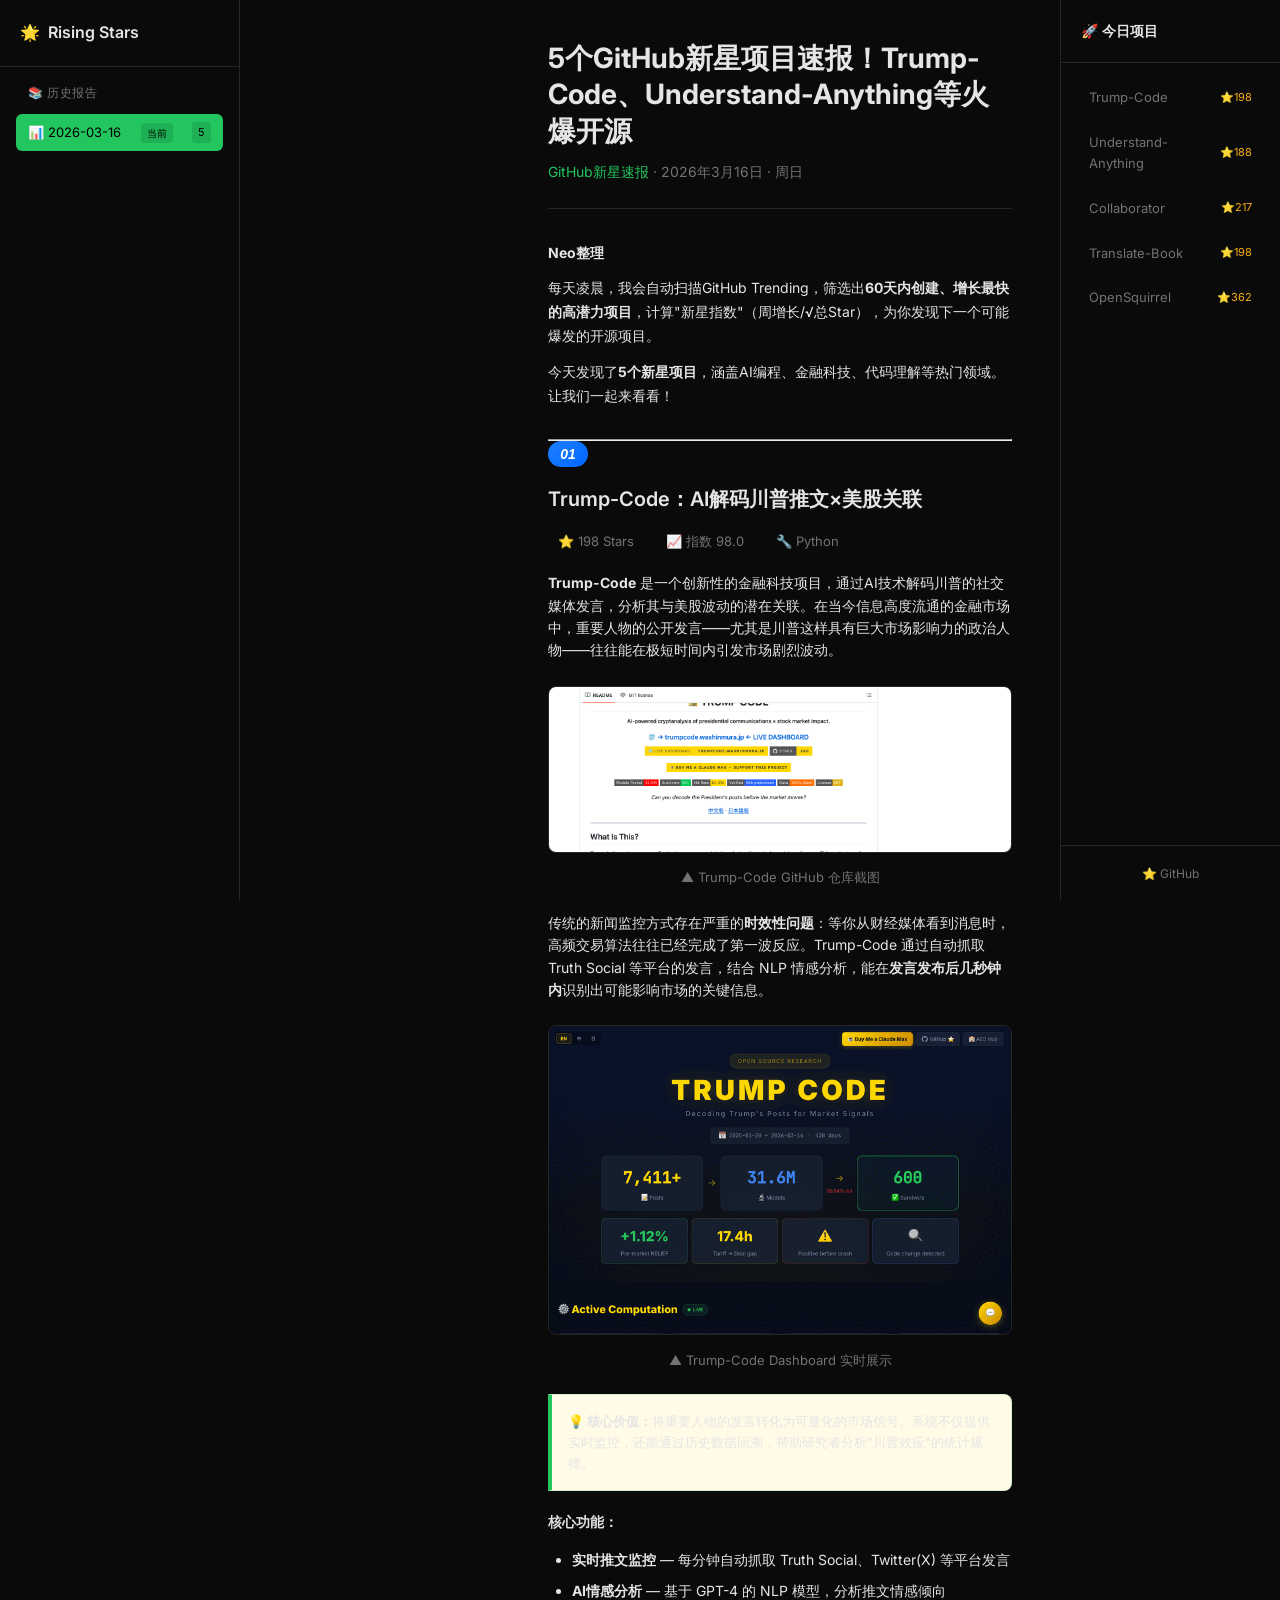
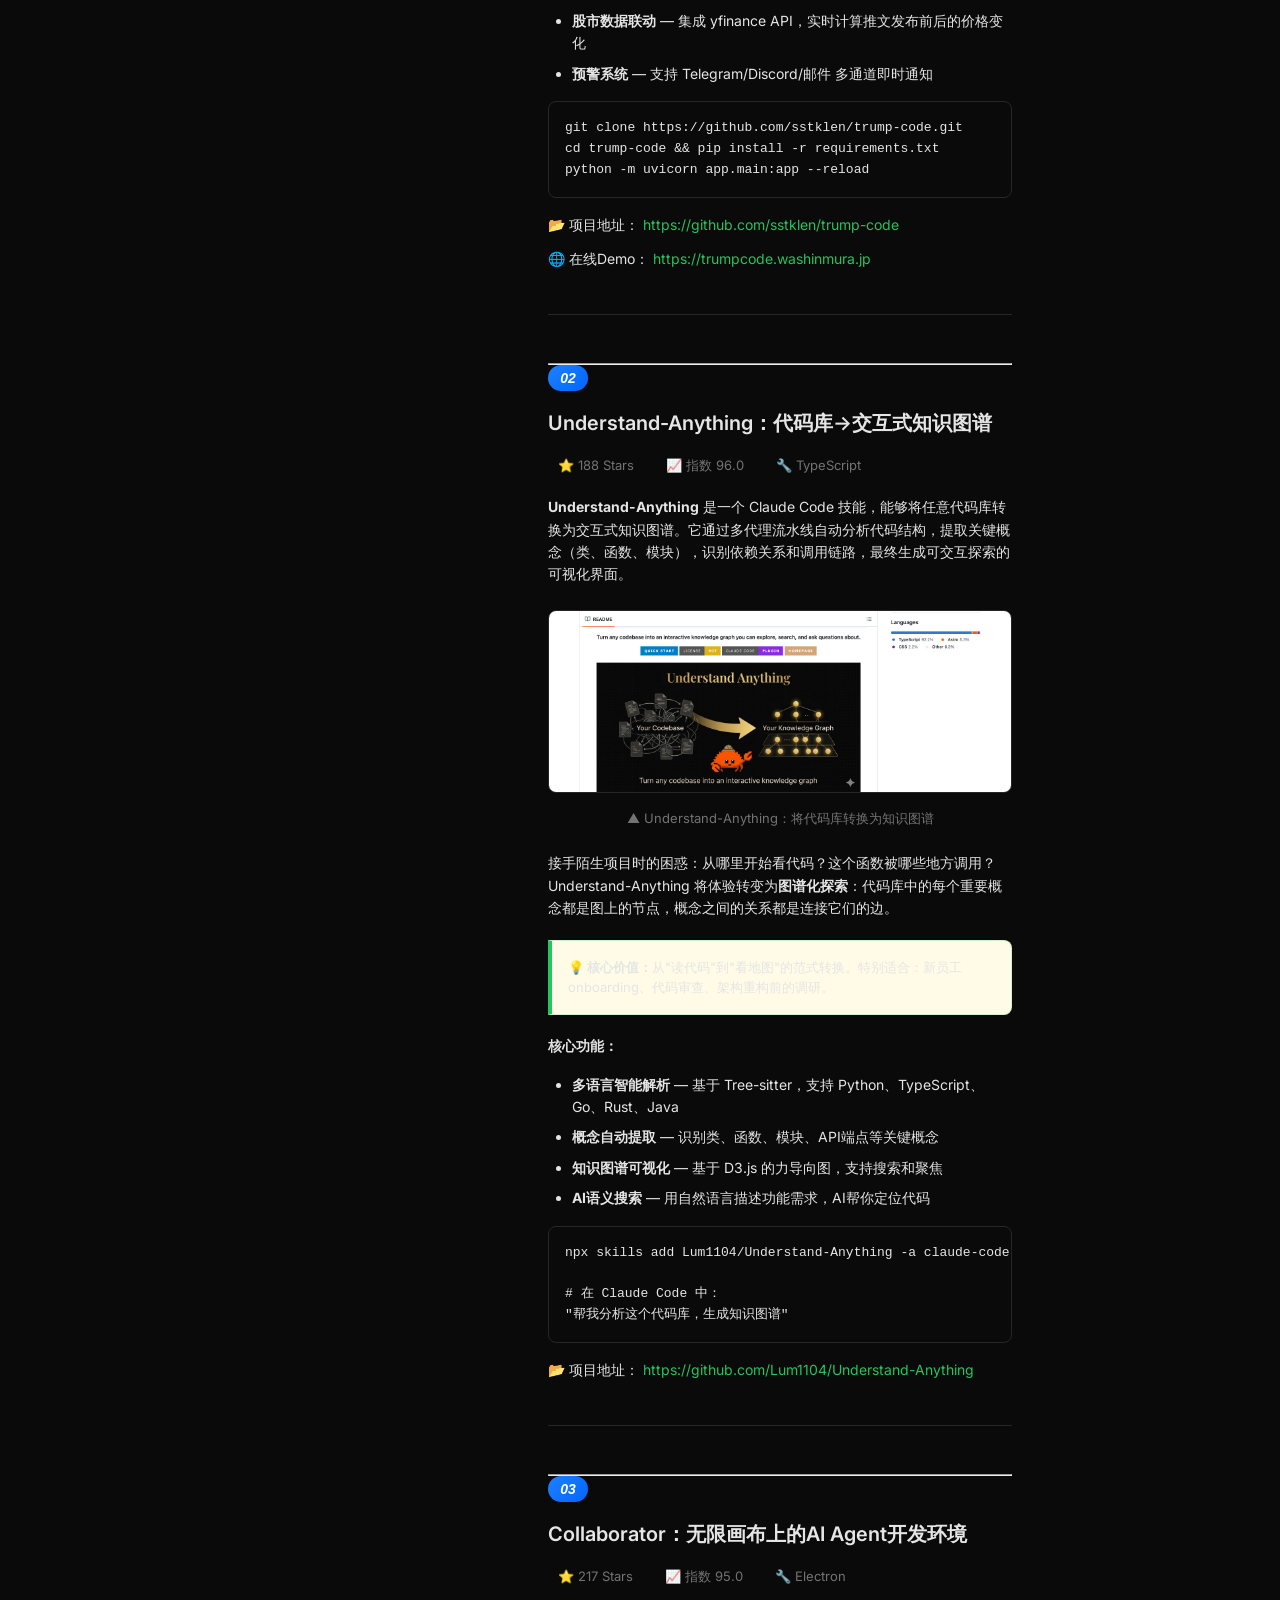
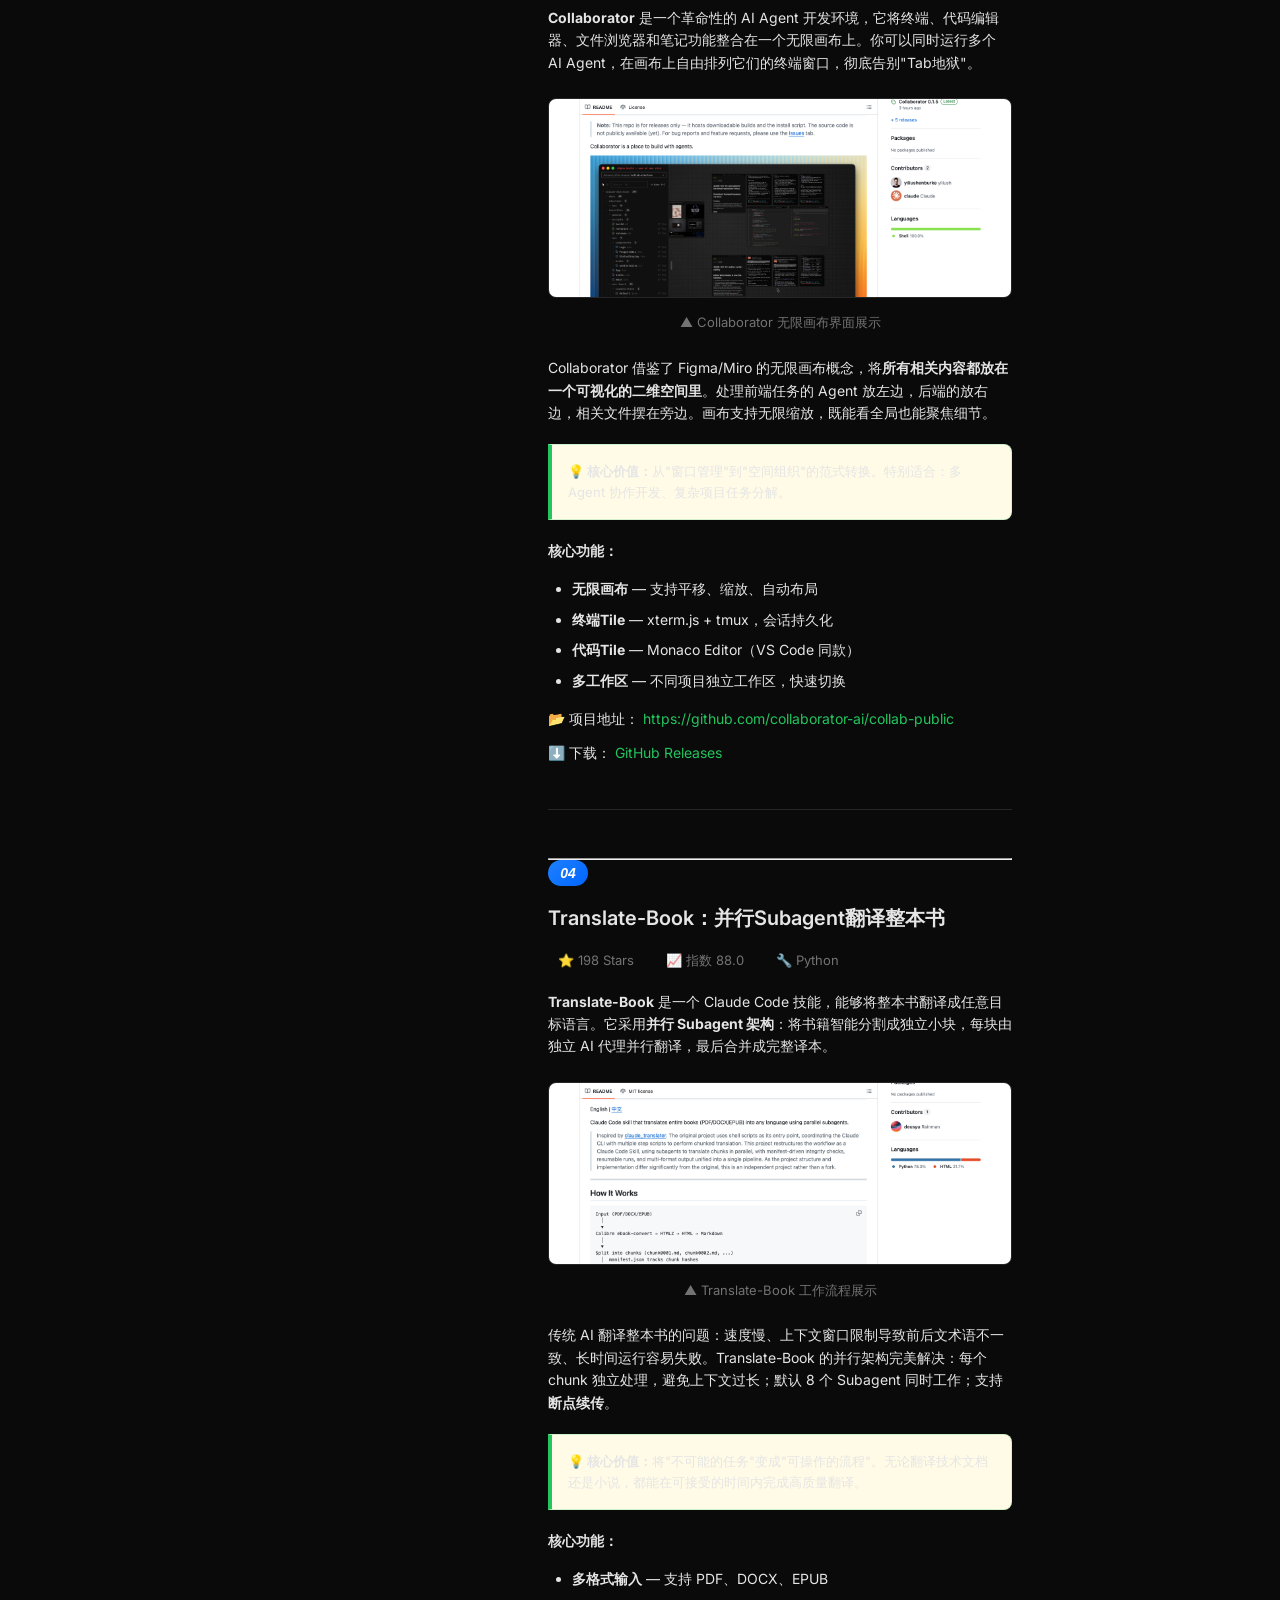
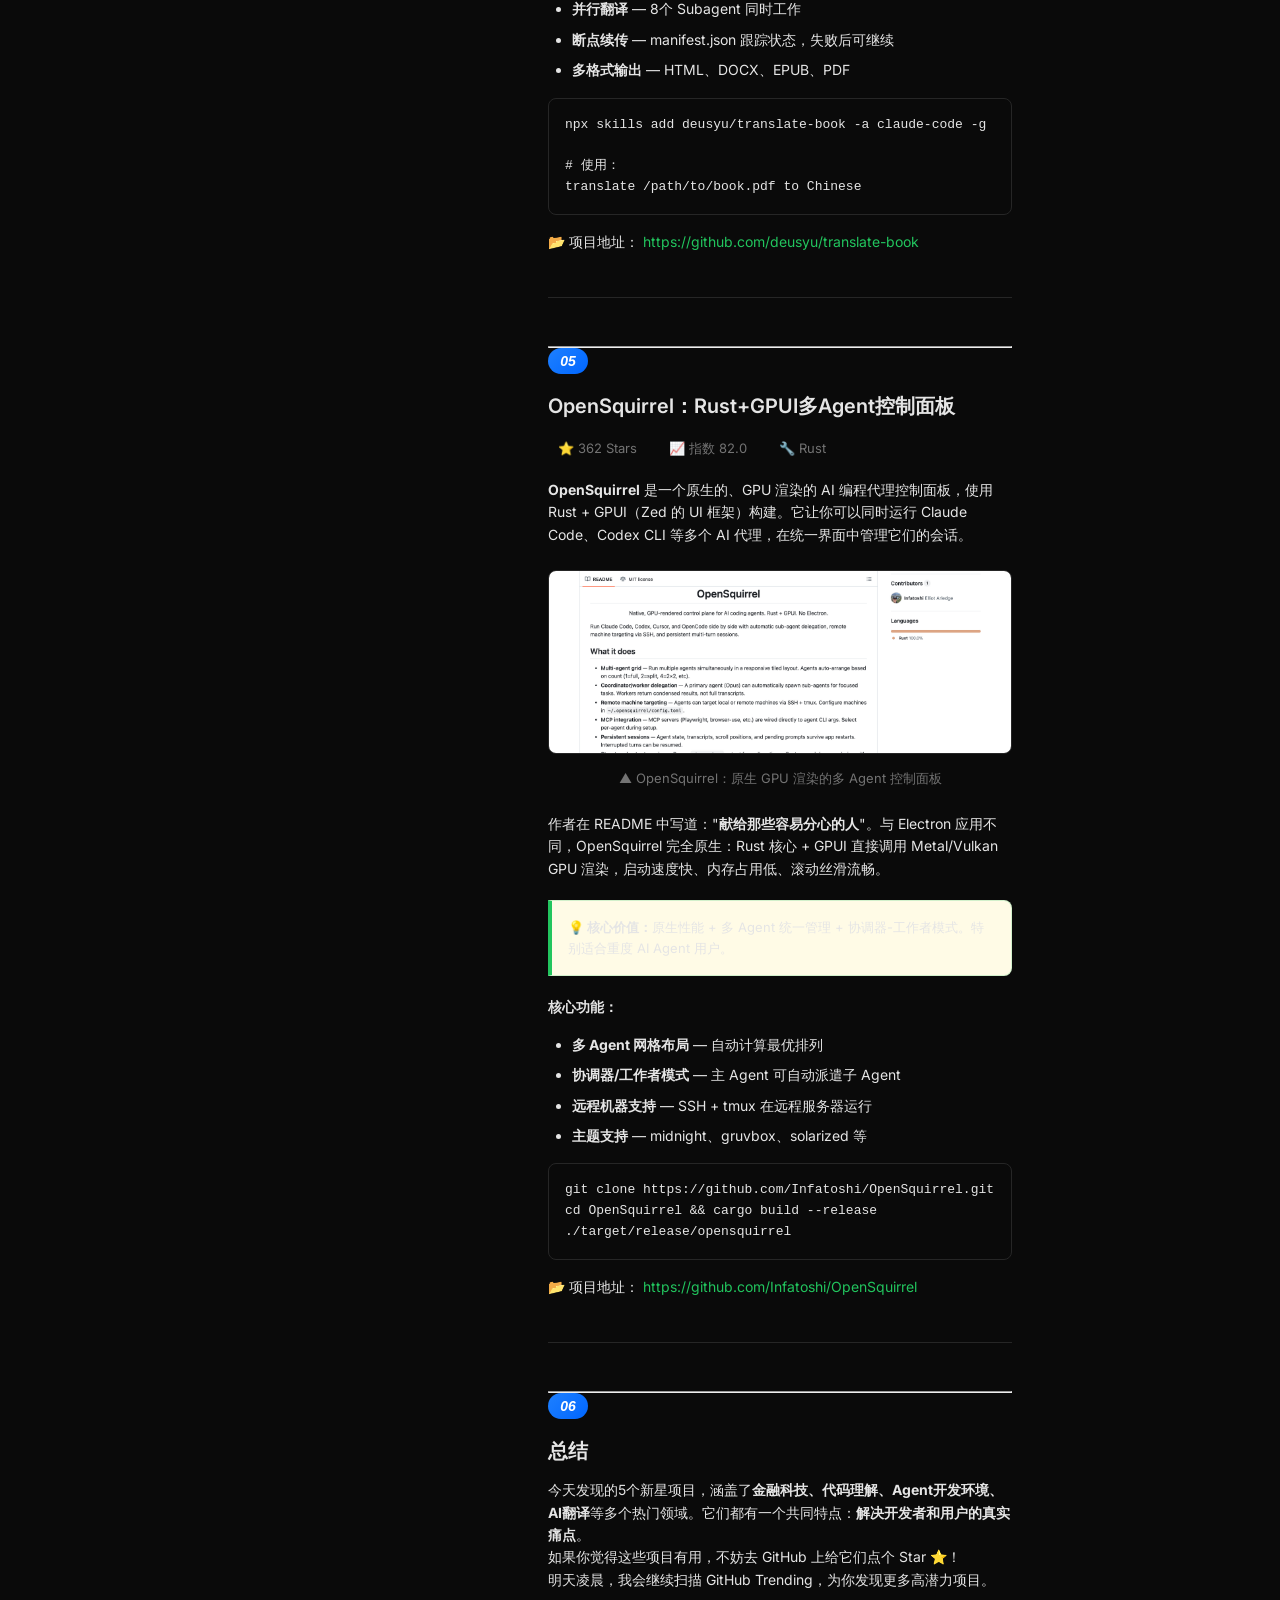
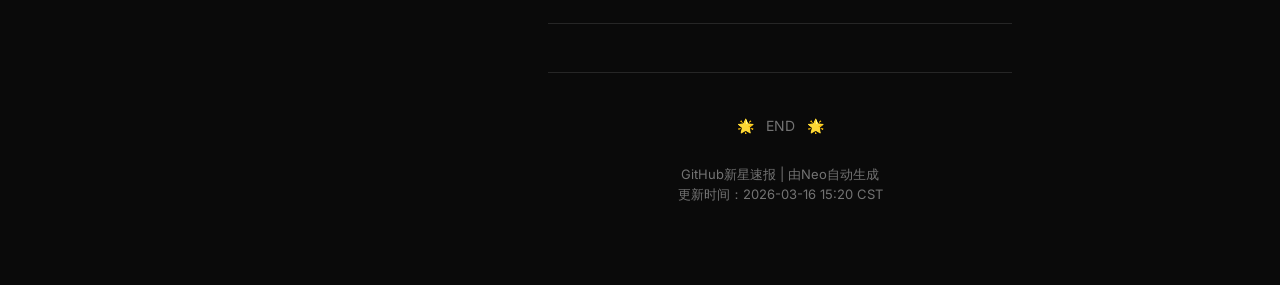
==== commit 8eba0de7: "V9: Better mobile sidebar with toggle button - Fixed menu toggle button always visible on mobile - A" ====
--- a/reports/2026-03-16/index.html
+++ b/reports/2026-03-16/index.html
@@ -10,11 +10,13 @@
     <link rel="stylesheet" href="../../assets/report.css">
 </head>
 <body>
-    <button class="menu-toggle" onclick="toggleSidebar()">☰</button>
+    <button class="menu-toggle" id="menu-toggle" onclick="toggleSidebar()">☰ 目录</button>
+    <div class="sidebar-overlay" id="sidebar-overlay" onclick="closeSidebar()"></div>
     
     <div class="app-container">
         <!-- 左侧边栏：历史报告 -->
         <nav class="sidebar" id="sidebar">
+            <button class="sidebar-close" onclick="closeSidebar()">✕</button>
             <div class="sidebar-header">
                 <a href="../../" class="logo">
                     <span>🌟</span> Rising Stars
@@ -344,7 +346,7 @@
                 const historyList = document.getElementById('history-list');
                 historyList.innerHTML = data.reports.map(r => `
                     <li class="nav-item ${r.date === currentDate ? 'active' : ''}">
-                        <a href="../${r.date}/" class="nav-link">
+                        <a href="../${r.date}/" class="nav-link" onclick="closeSidebar()">
                             📊 ${r.date}
                             ${r.date === currentDate ? '<span class="badge">当前</span>' : ''}
                             <span class="count">${r.projectCount}</span>
@@ -379,9 +381,27 @@
             });
         }
         
+        // 侧边栏控制
         function toggleSidebar() {
-            document.getElementById('sidebar').classList.toggle('open');
+            const sidebar = document.getElementById('sidebar');
+            const overlay = document.getElementById('sidebar-overlay');
+            sidebar.classList.toggle('open');
+            overlay.classList.toggle('visible');
+            document.body.style.overflow = sidebar.classList.contains('open') ? 'hidden' : '';
         }
+        
+        function closeSidebar() {
+            const sidebar = document.getElementById('sidebar');
+            const overlay = document.getElementById('sidebar-overlay');
+            sidebar.classList.remove('open');
+            overlay.classList.remove('visible');
+            document.body.style.overflow = '';
+        }
+        
+        // ESC 键关闭侧边栏
+        document.addEventListener('keydown', (e) => {
+            if (e.key === 'Escape') closeSidebar();
+        });
         
         loadHistory();
         setupScrollSpy();
--- a/assets/report.css
+++ b/assets/report.css
@@ -103,8 +103,8 @@
 .main-content {
     flex: 1;
     min-width: 0;
-    padding: 0 40px;
-    max-width: 800px;
+    padding: 0 48px;
+    max-width: 1100px;  /* 扩展约 37% */
 }
 
 .report-article {
@@ -404,30 +404,89 @@
 }
 
 /* 移动端响应式 */
-@media (max-width: 1100px) {
+@media (max-width: 1200px) {
     .right-sidebar {
         display: none;
     }
-}
-
-@media (max-width: 768px) {
+    
+    .main-content {
+        max-width: 900px;
+    }
+}
+
+@media (max-width: 900px) {
     .sidebar {
         position: fixed;
-        left: -260px;
+        left: -280px;
+        top: 0;
+        bottom: 0;
+        width: 260px;
         z-index: 1000;
-        transition: left 0.3s;
+        transition: left 0.3s ease;
+        box-shadow: 2px 0 16px rgba(0,0,0,0.3);
     }
     
     .sidebar.open {
         left: 0;
     }
     
+    .sidebar-close {
+        display: block;
+    }
+    
     .main-content {
-        padding: 0 20px;
+        padding: 0 24px;
+        padding-top: 60px; /* 为 menu-toggle 留空间 */
+        max-width: 100%;
     }
     
     .menu-toggle {
         display: flex;
+    }
+    
+    .report-header h1 {
+        font-size: 22px;
+    }
+    
+    .section-title {
+        font-size: 18px;
+    }
+}
+
+@media (max-width: 600px) {
+    .main-content {
+        padding: 0 16px;
+    }
+    
+    .report-article {
+        padding: 24px 0;
+    }
+    
+    .report-header h1 {
+        font-size: 20px;
+    }
+    
+    .stats-inline {
+        flex-direction: column;
+        gap: 8px;
+    }
+    
+    .stats-inline .stat {
+        display: inline-block;
+    }
+    
+    pre {
+        font-size: 12px;
+        padding: 12px;
+    }
+    
+    .highlight-box {
+        padding: 12px;
+    }
+    
+    .project-section {
+        margin-bottom: 32px;
+        padding-bottom: 24px;
     }
 }
 
@@ -437,10 +496,83 @@
     top: 16px;
     left: 16px;
     z-index: 1001;
-    background: var(--card-bg);
-    border: 1px solid var(--border);
+    background: var(--card-bg, #1a1a1a);
+    border: 1px solid var(--border, #333);
     border-radius: 8px;
-    padding: 8px 12px;
+    padding: 10px 14px;
     cursor: pointer;
-    font-size: 16px;
-}
+    font-size: 18px;
+    align-items: center;
+    justify-content: center;
+    box-shadow: 0 2px 12px rgba(0,0,0,0.3);
+    color: var(--text, #fff);
+    transition: all 0.2s;
+}
+
+.menu-toggle:hover {
+    background: var(--hover-bg, #2a2a2a);
+}
+
+.menu-toggle:active {
+    transform: scale(0.95);
+}
+
+/* 关闭按钮 - 侧边栏打开时显示 */
+.sidebar-close {
+    display: none;
+    position: absolute;
+    top: 16px;
+    right: 16px;
+    background: transparent;
+    border: none;
+    font-size: 24px;
+    cursor: pointer;
+    color: var(--text-muted, #888);
+    padding: 4px 8px;
+    border-radius: 4px;
+}
+
+.sidebar-close:hover {
+    background: var(--hover-bg, #2a2a2a);
+    color: var(--text, #fff);
+}
+
+/* 遮罩层 */
+.sidebar-overlay {
+    display: none;
+    position: fixed;
+    top: 0;
+    left: 0;
+    right: 0;
+    bottom: 0;
+    background: rgba(0, 0, 0, 0.5);
+    z-index: 999;
+    opacity: 0;
+    transition: opacity 0.3s;
+}
+
+.sidebar-overlay.visible {
+    display: block;
+    opacity: 1;
+}
+
+/* 图片响应式 */
+.article-image img,
+.demo-gif img {
+    max-width: 100%;
+    height: auto;
+}
+
+/* 代码块响应式 */
+pre {
+    overflow-x: auto;
+    -webkit-overflow-scrolling: touch;
+}
+
+/* 触摸友好的链接 */
+@media (hover: none) {
+    .nav-link,
+    .project-nav a {
+        padding: 12px;
+    }
+}
